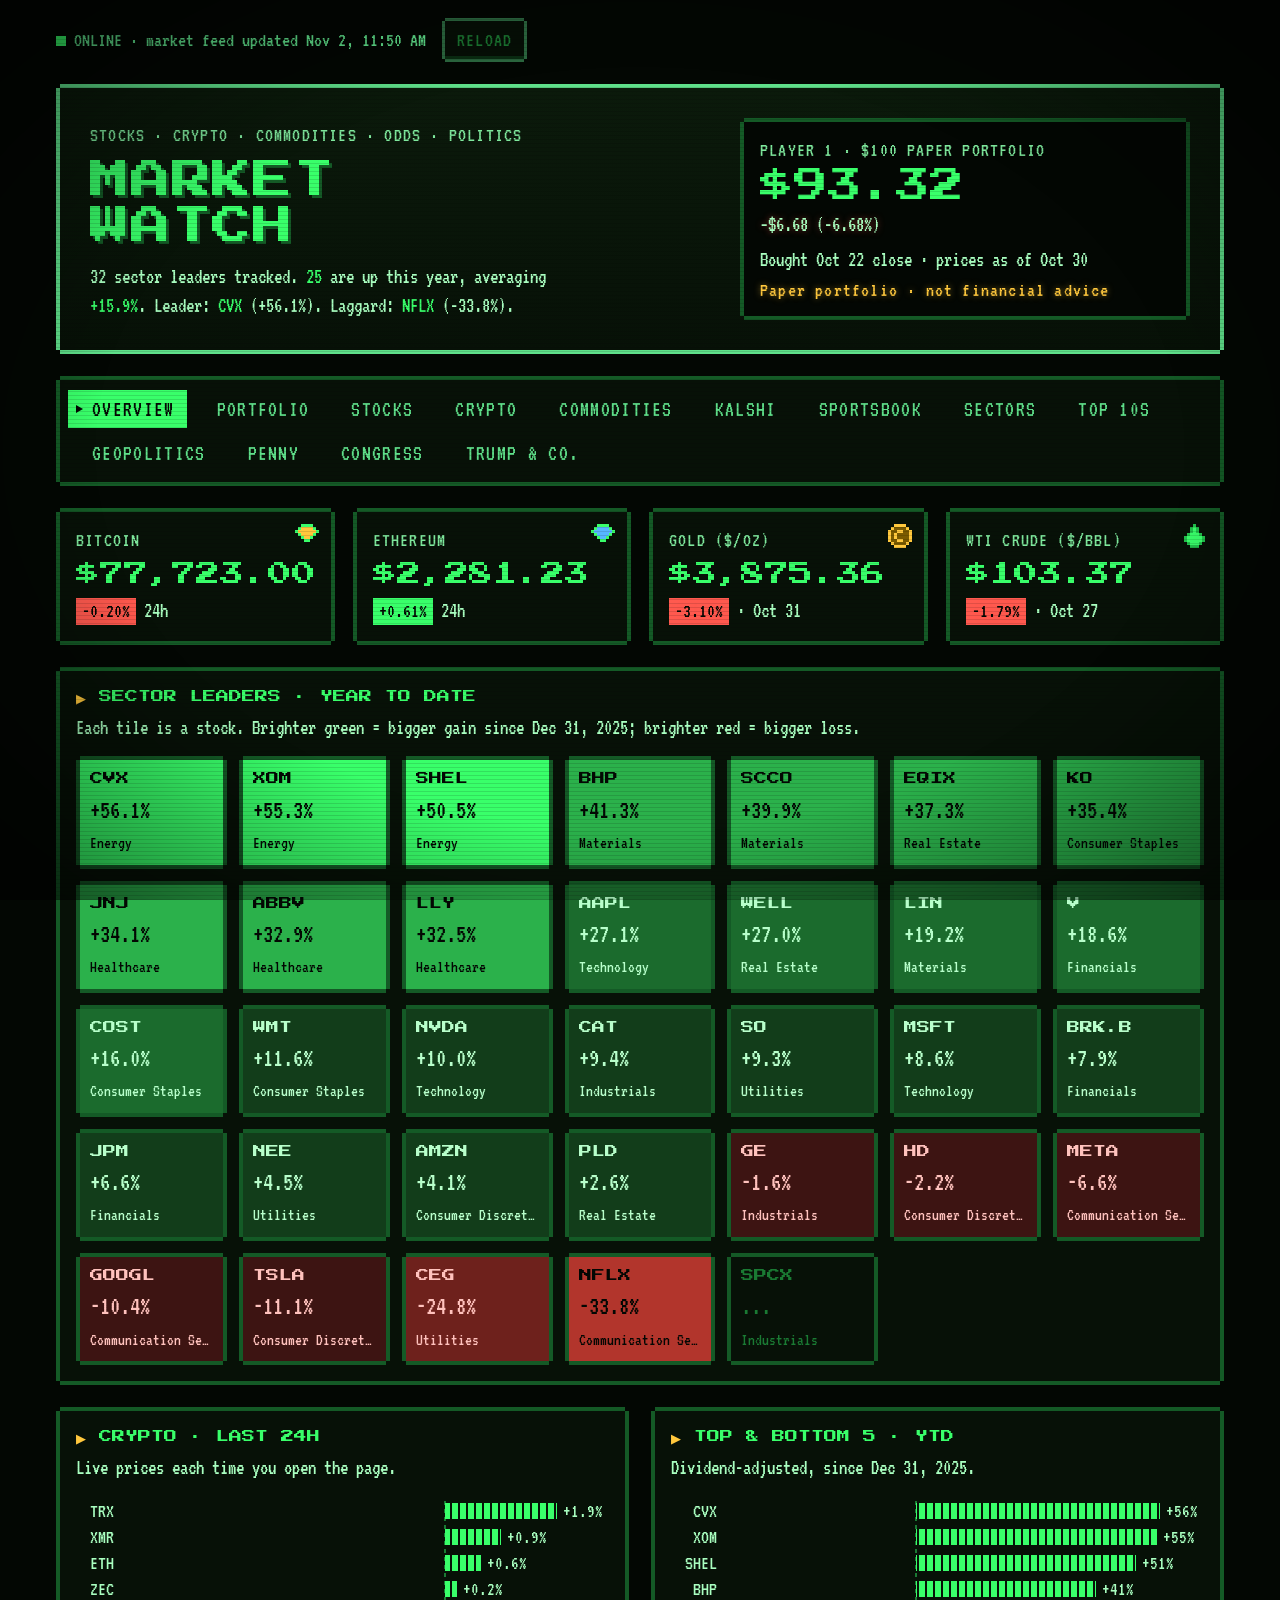
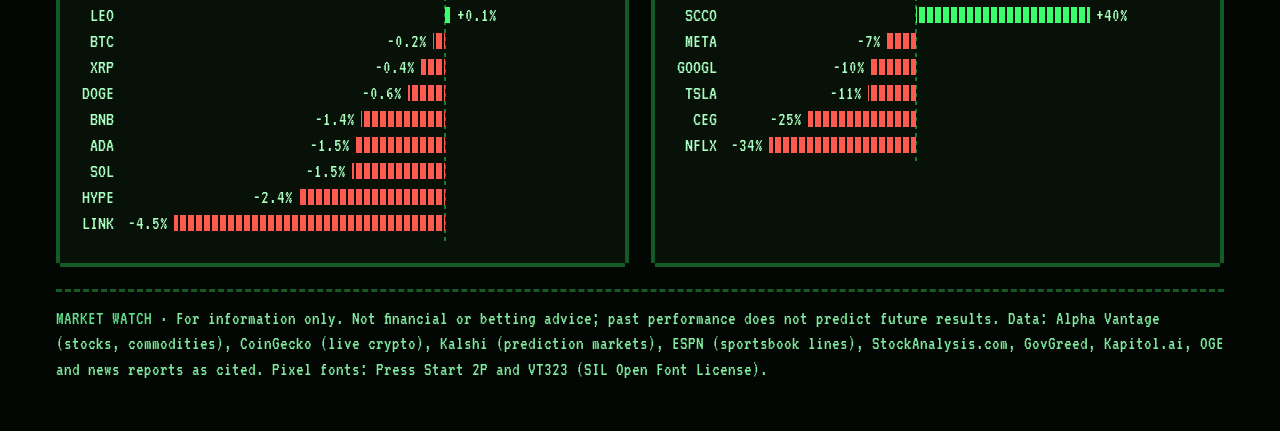
==== market-watch.html @ 5166224d "Run as an app: drop demo labels; add Kalshi prediction markets and sportsbook odds (spreads, totals," ====
<!doctype html>
<html lang="en">
<head>
<meta charset="utf-8">
<meta name="viewport" content="width=device-width, initial-scale=1, viewport-fit=cover">
<meta http-equiv="Content-Security-Policy" content="default-src 'none'; script-src 'sha256-+lA1CuZcNaR0BYTQr1LLlY6H+KqxzUKWDNJ9h+ZP1GU=' 'sha256-i9P6N1a+Bgxkx/7wj4TxSGPWp96G70OIxoVoHcxu50Y='; style-src 'sha256-rvAfESrXovxd19Z5sZ5Z5SLQuOGpPwEfbBB2sspeD+o='; font-src data:; img-src data:; connect-src https://marcosaurelious.github.io https://api.coingecko.com https://api.elections.kalshi.com https://site.api.espn.com; base-uri 'none'; form-action 'none'; object-src 'none'; require-trusted-types-for 'script'">
<meta name="referrer" content="no-referrer">
<meta name="robots" content="noindex">
<meta name="color-scheme" content="dark">
<title>Market Watch</title>
<meta name="description" content="Stocks, crypto, commodities, Kalshi prediction markets, sportsbook odds, Congress and political trades in one retro dashboard. Not financial advice.">
<style>/* Market Watch — retro 8-bit theme. One deliberate dark look: phosphor green on black, pixel fonts (bundled, OFL), notched pixel borders, scanlines.
   No third-party CSS, fonts or images are loaded. */
@font-face { font-family: "PressStart"; src: url("[data-uri]") format("woff2"); font-display: swap; }
@font-face { font-family: "VT323"; src: url("[data-uri]") format("woff2"); font-display: swap; }

:root {
  --bg: #030703; --panel: #071107; --panel2: #0b1a0b;
  --g: #39ff6a; --g2: #22c24c; --dim: #1a7a33; --line: #145a26;
  --up: #39ff6a; --down: #ff5a4f; --amber: #ffc83d; --blue: #57b6ff;
  --pix: "PressStart", ui-monospace, "Courier New", monospace;
  --mono: "VT323", ui-monospace, "Courier New", monospace;
  --glow: 0 0 6px color-mix(in srgb, var(--g) 55%, transparent);
  color-scheme: dark;
}
* { box-sizing: border-box; }
html, body { margin: 0; }
body { background: var(--bg); color: var(--g); font: 21px/1.25 var(--mono); text-shadow: var(--glow); -webkit-font-smoothing: none; }
body::before { content: ""; position: fixed; inset: 0; pointer-events: none; z-index: 50;
  background: repeating-linear-gradient(0deg, rgba(0,0,0,.28) 0 1px, transparent 1px 3px); mix-blend-mode: multiply; }
body::after { content: ""; position: fixed; inset: 0; pointer-events: none; z-index: 49; background: radial-gradient(ellipse at center, transparent 60%, rgba(0,0,0,.55) 100%); }
[hidden] { display: none !important; }
::selection { background: var(--g); color: var(--bg); text-shadow: none; }
.wrap { max-width: 1200px; margin-inline: auto; padding-block: 18px 48px; padding-left: max(16px, env(safe-area-inset-left, 0px)); padding-right: max(16px, env(safe-area-inset-right, 0px)); display: flex; flex-direction: column; gap: 22px; }

/* NES-style notched pixel frame */
.px { border: 0; background: var(--panel);
  box-shadow: 0 -4px 0 0 var(--line), 0 4px 0 0 var(--line), -4px 0 0 0 var(--line), 4px 0 0 0 var(--line); margin: 4px; }
.px.hot { box-shadow: 0 -4px 0 0 var(--g2), 0 4px 0 0 var(--g2), -4px 0 0 0 var(--g2), 4px 0 0 0 var(--g2); }

/* status line */
.status { display: flex; flex-wrap: wrap; align-items: center; gap: 6px 16px; font-size: 18px; color: var(--g2); }
.dot { width: 10px; height: 10px; display: inline-block; margin-right: 8px; background: var(--dim); }
.dot.live { background: var(--g); animation: blink 1.2s steps(2, start) infinite; }
.dot.snap { background: var(--amber); }
@keyframes blink { to { visibility: hidden; } }
.btn { font: 10px var(--pix); text-transform: uppercase; padding: 9px 12px; background: var(--panel2); color: var(--g); border: 0; cursor: pointer; text-shadow: var(--glow);
  box-shadow: 0 -3px 0 0 var(--g2), 0 3px 0 0 var(--g2), -3px 0 0 0 var(--g2), 3px 0 0 0 var(--g2), inset 0 -3px 0 0 var(--line); margin: 3px; }
.btn:hover { background: var(--line); }
.btn:active { transform: translateY(2px); }
.btn:focus-visible, .tab:focus-visible, input:focus-visible, select:focus-visible { outline: 3px dashed var(--amber); outline-offset: 4px; }

/* hero / title screen */
.hero { padding: clamp(18px, 4vw, 30px); display: grid; gap: 20px; grid-template-columns: minmax(0, 1.4fr) minmax(0, 1fr); align-items: end;
  background: linear-gradient(180deg, var(--panel2), var(--panel)); }
@media (max-width: 760px) { .hero { grid-template-columns: minmax(0, 1fr); } }
.kicker { font: 9px/1.6 var(--pix); letter-spacing: .08em; color: var(--g2); }
h1 { font: clamp(20px, 5.4vw, 40px)/1.15 var(--pix); margin: 10px 0 14px; color: var(--g); text-shadow: 3px 3px 0 var(--line), var(--glow); letter-spacing: .02em; }
.sprites { display: flex; gap: 10px; align-items: flex-end; margin-bottom: 6px; }
.sprite { image-rendering: pixelated; shape-rendering: crispEdges; }
.take { margin: 0; color: var(--g2); max-width: 60ch; font-size: 21px; }
.take b { color: var(--g); font-weight: 400; }
.pf { padding: 16px; display: flex; flex-direction: column; gap: 6px; background: var(--bg); }
.huge { font: clamp(22px, 6vw, 34px)/1.1 var(--pix); color: var(--g); }
.press { font: 9px var(--pix); color: var(--amber); text-shadow: 0 0 6px rgba(255,200,61,.5); animation: blink 1s steps(2, start) infinite; }

/* tabs = game menu: one swipeable row on phones */
.tabs { display: flex; flex-wrap: nowrap; gap: 6px; overflow-x: auto; scrollbar-width: none; padding: 10px 8px; scroll-snap-type: x proximity; background: var(--panel); }
.tabs::-webkit-scrollbar { display: none; }
.tab { flex: none; scroll-snap-align: start; white-space: nowrap; font: 9px/1 var(--pix); text-transform: uppercase; border: 0; cursor: pointer; padding: 10px 10px 10px 22px; background: transparent; color: var(--dim); position: relative; text-shadow: none; }
.tab:hover { color: var(--g2); }
.tab[aria-selected="true"] { color: var(--bg); background: var(--g); text-shadow: none; }
.tab[aria-selected="true"]::before { content: ""; position: absolute; left: 8px; top: 50%; margin-top: -4px; border-left: 7px solid var(--bg); border-top: 4px solid transparent; border-bottom: 4px solid transparent; }
@media (min-width: 900px) { .tabs { flex-wrap: wrap; overflow: visible; position: sticky; top: 8px; z-index: 5; } .tab { font-size: 10px; } }

/* layout */
.page { display: flex; flex-direction: column; gap: 22px; }
.grid { display: grid; gap: 22px; grid-template-columns: repeat(auto-fit, minmax(min(100%, 22rem), 1fr)); }
.kpis { display: grid; gap: 18px; grid-template-columns: repeat(auto-fit, minmax(min(100%, 12rem), 1fr)); }
.card { padding: 16px; min-width: 0; }
.card-h { display: flex; flex-direction: column; gap: 6px; margin-bottom: 14px; }
h2 { font: 11px/1.5 var(--pix); text-transform: uppercase; margin: 0; color: var(--g); }
h2::before { content: "▶ "; color: var(--amber); }
.note { font-size: 18px; color: var(--g2); margin: 0; line-height: 1.2; text-shadow: none; }
.snapnote { font-size: 18px; color: var(--g2); padding: 8px 12px; margin: 0; background: var(--panel); border-left: 4px solid var(--amber); text-shadow: none; }
.kpi { display: flex; flex-direction: column; gap: 8px; position: relative; }
.kpi .icon { position: absolute; right: 12px; top: 12px; }
.label { font: 8px/1.5 var(--pix); text-transform: uppercase; color: var(--g2); padding-right: 30px; }
.big { font: clamp(15px, 3.6vw, 20px)/1.2 var(--pix); color: var(--g); font-variant-numeric: tabular-nums; }
.sub { font-size: 19px; }

/* pills → pixel tags */
.pill { display: inline-block; padding: 0 6px; font-size: 19px; white-space: nowrap; text-shadow: none; }
.pill.up { color: var(--bg); background: var(--up); }
.pill.down { color: var(--bg); background: var(--down); }
.pill.flat { color: var(--g); background: var(--line); }
.up { color: var(--up); } .down { color: var(--down); text-shadow: 0 0 6px rgba(255,90,79,.5); }
.chip { display: inline-block; font-size: 17px; padding: 0 7px; background: var(--line); color: var(--g); text-shadow: none; }
.chip.up { background: transparent; color: var(--up); box-shadow: inset 0 0 0 2px var(--up); }
.chip.down { background: transparent; color: var(--down); box-shadow: inset 0 0 0 2px var(--down); }
.chips { display: flex; flex-wrap: wrap; gap: 6px; }
.warn { padding: 14px 16px; color: var(--amber); text-shadow: 0 0 6px rgba(255,200,61,.4); background: #140f02;
  box-shadow: 0 -4px 0 0 var(--amber), 0 4px 0 0 var(--amber), -4px 0 0 0 var(--amber), 4px 0 0 0 var(--amber); margin: 4px; }

/* tables */
.controls { display: flex; flex-wrap: wrap; gap: 10px; margin-bottom: 12px; }
.controls input, .controls select { font: 19px var(--mono); padding: 6px 10px; border: 0; background: var(--bg); color: var(--g); min-width: 0; box-shadow: inset 0 0 0 2px var(--dim); }
.controls input::placeholder { color: var(--dim); }
.scroll { overflow: auto; max-height: 36rem; }
.scroll::-webkit-scrollbar { width: 10px; height: 10px; background: var(--bg); } .scroll::-webkit-scrollbar-thumb { background: var(--dim); }
table { width: 100%; border-collapse: collapse; font-size: 20px; font-variant-numeric: tabular-nums; }
th { position: sticky; top: 0; z-index: 1; background: var(--panel); text-align: left; font: 8px/1.4 var(--pix); color: var(--amber); text-transform: uppercase; padding: 10px; border-bottom: 3px solid var(--line); white-space: nowrap; text-shadow: none; }
th button { all: unset; cursor: pointer; } th[aria-sort="ascending"] button::after { content: " ▲"; } th[aria-sort="descending"] button::after { content: " ▼"; }
td { padding: 6px 10px; border-bottom: 1px dashed var(--line); white-space: nowrap; vertical-align: top; }
tbody tr:hover td { background: var(--line); }
.num { text-align: right; }
.tk { color: var(--g); } .co { display: block; color: var(--dim); font-size: 17px; text-shadow: none; }
.grp td { background: var(--panel2) !important; color: var(--amber); font: 9px/1.6 var(--pix); text-transform: uppercase; text-shadow: none; }
.wraptable td { white-space: normal; min-width: 7rem; } .wraptable td:first-child { white-space: nowrap; min-width: 0; }
td a { color: var(--blue); text-decoration: underline dotted; text-shadow: none; }
.bar { display: inline-flex; align-items: center; gap: 8px; justify-content: flex-end; width: 100%; }
.bar i { display: block; height: 10px; flex: none; background-image: repeating-linear-gradient(90deg, currentColor 0 6px, transparent 6px 8px); }
.pend { color: var(--dim); }
.party { display: inline-block; min-width: 1.6em; text-align: center; font: 8px/1.9 var(--pix); padding: 0 4px; color: var(--bg); margin-right: 8px; text-shadow: none; }
.party.d { background: var(--blue); } .party.r { background: var(--down); } .party.i { background: var(--amber); }
@media (max-width: 640px) { .hide-narrow { display: none; } }

/* heat map = level select grid */
.heat { display: grid; gap: 10px; grid-template-columns: repeat(auto-fill, minmax(min(100%, 6.6rem), 1fr)); }
.cell { padding: 8px; display: flex; flex-direction: column; gap: 4px; min-height: 4.6rem; text-shadow: none; }
.cell .t { font: 9px/1.4 var(--pix); } .cell .v { font-size: 24px; } .cell .s { font-size: 15px; opacity: .85; white-space: nowrap; overflow: hidden; text-overflow: ellipsis; }

/* charts */
.chart { position: relative; }
.chart svg { display: block; width: 100%; height: auto; overflow: visible; shape-rendering: crispEdges; }
.chart text { font-family: var(--mono); text-shadow: none; }
.tip { position: absolute; pointer-events: none; background: var(--bg); padding: 6px 10px; font-size: 18px; white-space: nowrap; z-index: 3;
  box-shadow: 0 -3px 0 0 var(--g), 0 3px 0 0 var(--g), -3px 0 0 0 var(--g), 3px 0 0 0 var(--g); }
.tip .k { color: var(--amber); }
.donut-wrap { display: grid; grid-template-columns: minmax(0, 13rem) minmax(0, 1fr); gap: 22px; align-items: center; }
@media (max-width: 560px) { .donut-wrap { grid-template-columns: minmax(0, 1fr); } }
.sw { display: inline-block; width: 12px; height: 12px; margin-right: 8px; vertical-align: 0; }

/* geopolitics + people */
.geo { display: grid; gap: 22px; grid-template-columns: repeat(auto-fit, minmax(min(100%, 24rem), 1fr)); }
.geo-card { display: flex; flex-direction: column; gap: 10px; }
.geo-card h3 { margin: 0; font: 11px/1.5 var(--pix); color: var(--amber); text-shadow: none; text-transform: uppercase; }
.geo-card p { margin: 0; }
.k { font: 8px/1.6 var(--pix); text-transform: uppercase; color: var(--dim); margin-bottom: 4px; text-shadow: none; }
.people { display: grid; gap: 22px; grid-template-columns: repeat(auto-fit, minmax(min(100%, 17rem), 1fr)); }
.person { display: flex; flex-direction: column; gap: 8px; }
.who { display: flex; align-items: center; gap: 12px; }
.avatar { width: 40px; height: 40px; display: flex; align-items: center; justify-content: center; font: 10px var(--pix); color: var(--bg); flex: none; text-shadow: none; }
.person p { margin: 0; font-size: 19px; }
.riskbar { display: flex; height: 28px; gap: 3px; }
.riskbar span { display: flex; align-items: center; justify-content: center; font: 9px var(--pix); color: var(--bg); text-shadow: none; }
.keys { display: flex; flex-wrap: wrap; gap: 6px 16px; font-size: 18px; color: var(--g2); margin-top: 12px; }
footer { font-size: 17px; color: var(--dim); border-top: 3px dashed var(--line); padding-top: 14px; text-shadow: none; }
footer b { color: var(--g2); font-weight: 400; }
@media (prefers-reduced-motion: reduce) { .dot.live, .press { animation: none; } }

/* ===== Readability pass (40+ friendly): bigger type, crisp edges, stronger contrast ===== */
:root { --g2: #5fe08a; --dim: #3aa75a; --glow: none; }
body { font-size: 22px; line-height: 1.35; color: #8dffae; text-shadow: none; }
body::before { background: repeating-linear-gradient(0deg, rgba(0,0,0,.12) 0 1px, transparent 1px 4px); }
h1 { text-shadow: 3px 3px 0 var(--line); }
h2 { font-size: 13px; line-height: 1.6; }
.kicker, .label, .k { font: 20px/1.2 var(--mono); letter-spacing: .06em; color: #7ee89c; text-transform: uppercase; }
.take, .note, .snapnote, .person p, .geo-card p, .sub { font-size: 21px; line-height: 1.35; color: #a9ffc0; }
.co { font-size: 19px; color: #7ee89c; }
.big { font-size: clamp(18px, 4.2vw, 24px); }
.btn { font: 20px var(--mono); letter-spacing: .06em; }
.tab { font: 22px/1 var(--mono); letter-spacing: .06em; padding: 8px 12px 8px 24px; color: #5fe08a; }
.tab[aria-selected="true"] { color: var(--bg); }
@media (min-width: 900px) { .tab { font-size: 22px; } }
table { font-size: 21px; } td { padding: 8px 12px; }
th { font: 18px/1.2 var(--mono); letter-spacing: .06em; }
.grp td { font: 20px/1.3 var(--mono); letter-spacing: .06em; }
.pill, .chip { font-size: 20px; }
.geo-card h3 { font-size: 13px; line-height: 1.6; }
.chart text { fill: #a9ffc0; }
.cell { padding: 10px; min-height: 5.4rem; }
.cell .t { font-size: 13px; } .cell .v { font-size: 26px; } .cell .s { font-size: 17px; opacity: 1; }
.heat { grid-template-columns: repeat(auto-fill, minmax(min(100%, 8.5rem), 1fr)); gap: 12px; }
.press { font: 20px var(--mono); letter-spacing: .06em; }
.status { font-size: 20px; }
.party { font: 18px/1.2 var(--mono); padding: 0 6px; }
.riskbar span { font: 18px var(--mono); }
.keys { font-size: 20px; }
footer { font-size: 19px; color: #7ee89c; }
.dot.live { animation: none; }

.btn:disabled { opacity: .45; cursor: not-allowed; }

/* Kalshi + Sportsbook */
td.big-num { font-size: 24px; color: var(--g); }
td.live-tag { color: var(--amber, #ffc83d); }
td .tk a { color: inherit; text-decoration: underline dotted; }
</style>
</head>
<body>
<script type="application/json" id="mw-snapshot">{"schema":1,"generated_at":"2026-11-02T11:50:23Z","notes":"Public market data for demo purposes. Not financial advice.","portfolio":{"budget":100,"bought":"2026-10-22","holdings":[{"ticker":"CAT","entry":704.05},{"ticker":"JNJ","entry":267.61},{"ticker":"GOOGL","entry":324.22},{"ticker":"NVDA","entry":212.21}]},"stocks":[{"sector":"Technology","ticker":"NVDA","company":"NVIDIA","close":204.64,"prev_close":213.66,"adj_sep30":228.38,"adj_dec31":186.064,"adj_oct31_25":202.0056,"as_of":"2026-10-30","source":"Alpha Vantage"},{"sector":"Technology","ticker":"AAPL","company":"Apple","close":344.63,"prev_close":348.91,"adj_sep30":333.02,"adj_dec31":271.1151,"adj_oct31_25":269.3692,"as_of":"2026-10-30","source":"Alpha Vantage"},{"sector":"Technology","ticker":"MSFT","company":"Microsoft","close":521.91,"prev_close":530.14,"adj_sep30":512.9,"adj_dec31":480.5637,"adj_oct31_25":513.5608,"as_of":"2026-10-30","source":"Alpha Vantage"},{"sector":"Financials","ticker":"BRK.B","company":"Berkshire Hathaway","close":542.49,"prev_close":541.96,"adj_sep30":497.95,"adj_dec31":502.65,"adj_oct31_25":477.54,"as_of":"2026-10-30","source":"Alpha Vantage"},{"sector":"Financials","ticker":"JPM","company":"JPMorgan Chase","close":337.04,"prev_close":343.58,"adj_sep30":329.1904,"adj_dec31":316.1755,"adj_oct31_25":305.2838,"as_of":"2026-10-30","source":"Alpha Vantage"},{"sector":"Financials","ticker":"V","company":"Visa","close":413.59,"prev_close":410.54,"adj_sep30":359.33,"adj_dec31":348.6347,"adj_oct31_25":338.0553,"as_of":"2026-10-30","source":"Alpha Vantage"},{"sector":"Healthcare","ticker":"LLY","company":"Eli Lilly","close":1417.54,"prev_close":1373.7,"adj_sep30":1157.08,"adj_dec31":1069.4837,"adj_oct31_25":857.4334,"as_of":"2026-10-30","source":"Alpha Vantage"},{"sector":"Healthcare","ticker":"JNJ","company":"Johnson & Johnson","close":273.2,"prev_close":275.2,"adj_sep30":264.74,"adj_dec31":203.6726,"adj_oct31_25":184.7171,"as_of":"2026-10-30","source":"Alpha Vantage"},{"sector":"Healthcare","ticker":"ABBV","company":"AbbVie","close":294.89,"prev_close":290.79,"adj_sep30":260.0028,"adj_dec31":221.8585,"adj_oct31_25":211.7118,"as_of":"2026-10-30","source":"Alpha Vantage"},{"sector":"Industrials","ticker":"SPCX","company":"SpaceX","close":134.72,"prev_close":143.89,"adj_sep30":150.86,"adj_dec31":null,"adj_oct31_25":null,"as_of":"2026-10-30","source":"Alpha Vantage"},{"sector":"Industrials","ticker":"CAT","company":"Caterpillar","close":622.75,"prev_close":647.39,"adj_sep30":810.79,"adj_dec31":569.3455,"adj_oct31_25":573.7085,"as_of":"2026-10-30","source":"Alpha Vantage"},{"sector":"Industrials","ticker":"GE","company":"GE Aerospace","close":301.8,"prev_close":313.05,"adj_sep30":311.8116,"adj_dec31":306.7291,"adj_oct31_25":307.2901,"as_of":"2026-10-30","source":"Alpha Vantage"},{"sector":"Consumer Discretionary","ticker":"AMZN","company":"Amazon","close":240.35,"prev_close":243.79,"adj_sep30":249.15,"adj_dec31":230.82,"adj_oct31_25":244.22,"as_of":"2026-10-30","source":"Alpha Vantage"},{"sector":"Consumer Discretionary","ticker":"TSLA","company":"Tesla","close":399.81,"prev_close":403.3,"adj_sep30":354.81,"adj_dec31":449.72,"adj_oct31_25":456.56,"as_of":"2026-10-30","source":"Alpha Vantage"},{"sector":"Consumer Discretionary","ticker":"HD","company":"Home Depot","close":329.2,"prev_close":328.98,"adj_sep30":284.49,"adj_dec31":336.734,"adj_oct31_25":369.0472,"as_of":"2026-10-30","source":"Alpha Vantage"},{"sector":"Communication Services","ticker":"GOOGL","company":"Alphabet","close":279.84,"prev_close":283.82,"adj_sep30":344.08,"adj_dec31":312.3932,"adj_oct31_25":280.4572,"as_of":"2026-10-30","source":"Alpha Vantage"},{"sector":"Communication Services","ticker":"META","company":"Meta Platforms","close":614.99,"prev_close":624.52,"adj_sep30":725.18,"adj_dec31":658.4888,"adj_oct31_25":646.2533,"as_of":"2026-10-30","source":"Alpha Vantage"},{"sector":"Communication Services","ticker":"NFLX","company":"Netflix","close":62.08,"prev_close":62.05,"adj_sep30":69.58,"adj_dec31":93.76,"adj_oct31_25":111.886,"as_of":"2026-10-30","source":"Alpha Vantage"},{"sector":"Consumer Staples","ticker":"WMT","company":"Walmart","close":123.51,"prev_close":121.25,"adj_sep30":103.92,"adj_dec31":110.704,"adj_oct31_25":100.3368,"as_of":"2026-10-30","source":"Alpha Vantage"},{"sector":"Consumer Staples","ticker":"COST","company":"Costco","close":996.08,"prev_close":982.73,"adj_sep30":910.34,"adj_dec31":858.5502,"adj_oct31_25":907.4443,"as_of":"2026-10-29","source":"Alpha Vantage"},{"sector":"Consumer Staples","ticker":"KO","company":"Coca-Cola","close":92.82,"prev_close":91.73,"adj_sep30":86.08,"adj_dec31":68.5726,"adj_oct31_25":67.1063,"as_of":"2026-10-29","source":"Alpha Vantage"},{"sector":"Energy","ticker":"XOM","company":"ExxonMobil","close":183.29,"prev_close":182.02,"adj_sep30":162.75,"adj_dec31":117.9917,"adj_oct31_25":111.1685,"as_of":"2026-10-29","source":"Alpha Vantage"},{"sector":"Energy","ticker":"CVX","company":"Chevron","close":231.46,"prev_close":229.2,"adj_sep30":204.21,"adj_dec31":148.2895,"adj_oct31_25":151.7666,"as_of":"2026-10-29","source":"Alpha Vantage"},{"sector":"Energy","ticker":"SHEL","company":"Shell","close":107.67,"prev_close":105.19,"adj_sep30":95.05,"adj_dec31":71.5259,"adj_oct31_25":72.2448,"as_of":"2026-10-29","source":"Alpha Vantage"},{"sector":"Materials","ticker":"LIN","company":"Linde","close":503.15,"prev_close":508.16,"adj_sep30":474.65,"adj_dec31":422.2411,"adj_oct31_25":412.7168,"as_of":"2026-10-29","source":"Alpha Vantage"},{"sector":"Materials","ticker":"BHP","company":"BHP Group","close":81.82,"prev_close":82.22,"adj_sep30":84.84,"adj_dec31":57.8998,"adj_oct31_25":54.7157,"as_of":"2026-10-29","source":"Alpha Vantage"},{"sector":"Materials","ticker":"SCCO","company":"Southern Copper","close":191.75,"prev_close":193.91,"adj_sep30":202.64,"adj_dec31":137.061,"adj_oct31_25":130.6873,"as_of":"2026-10-29","source":"Alpha Vantage"},{"sector":"Utilities","ticker":"NEE","company":"NextEra Energy","close":82.14,"prev_close":81.02,"adj_sep30":75.74,"adj_dec31":78.5768,"adj_oct31_25":79.136,"as_of":"2026-10-29","source":"Alpha Vantage"},{"sector":"Utilities","ticker":"SO","company":"Southern Company","close":92.99,"prev_close":91.52,"adj_sep30":82.89,"adj_dec31":85.1074,"adj_oct31_25":91.0395,"as_of":"2026-10-29","source":"Alpha Vantage"},{"sector":"Utilities","ticker":"CEG","company":"Constellation Energy","close":264.58,"prev_close":258.08,"adj_sep30":254.02,"adj_dec31":351.6798,"adj_oct31_25":374.8737,"as_of":"2026-10-29","source":"Alpha Vantage"},{"sector":"Real Estate","ticker":"WELL","company":"Welltower","close":233.17,"prev_close":227.2,"adj_sep30":230.24,"adj_dec31":183.6552,"adj_oct31_25":178.4422,"as_of":"2026-10-29","source":"Alpha Vantage"},{"sector":"Real Estate","ticker":"PLD","company":"Prologis","close":128.02,"prev_close":125.22,"adj_sep30":129.84,"adj_dec31":124.7243,"adj_oct31_25":120.2843,"as_of":"2026-10-29","source":"Alpha Vantage"},{"sector":"Real Estate","ticker":"EQIX","company":"Equinix","close":1036.67,"prev_close":1007.66,"adj_sep30":1011.58,"adj_dec31":754.7759,"adj_oct31_25":828.3615,"as_of":"2026-10-29","source":"Alpha Vantage"}],"commodities":[{"name":"Gold","unit":"$/oz","group":"Precious metals","price":3875.3591489091,"prev_price":3999.398490467,"as_of":"2026-10-31","source":"Alpha Vantage"},{"name":"Silver","unit":"$/oz","group":"Precious metals","price":49.127799057,"prev_price":51.168148098,"as_of":"2026-10-31","source":"Alpha Vantage"},{"name":"WTI crude","unit":"$/bbl","group":"Energy","price":103.37,"prev_price":105.25,"as_of":"2026-10-27","source":"Alpha Vantage"},{"name":"Brent crude","unit":"$/bbl","group":"Energy","price":123.1,"prev_price":128.12,"as_of":"2026-10-27","source":"Alpha Vantage"},{"name":"Natural gas","unit":"$/MMBtu","group":"Energy","price":2.76,"prev_price":2.52,"as_of":"2026-10-27","source":"Alpha Vantage"}],"crypto":{"as_of":"2026-11-02T11:50:23Z","source":"CoinGecko","rows":[{"cg_id":"bitcoin","symbol":"BTC","name":"Bitcoin","rank":1,"price":77723.0,"pct_24h":-0.19986,"pct_7d":-3.1784,"pct_ytd":-9.0,"market_cap":1562644478785.0},{"cg_id":"ethereum","symbol":"ETH","name":"Ethereum","rank":2,"price":2281.23,"pct_24h":0.60891,"pct_7d":-2.1068,"pct_ytd":-20.76,"market_cap":278724775975.0},{"cg_id":"tether","symbol":"USDT","name":"Tether","rank":3,"price":0.999034,"pct_24h":-0.03442,"pct_7d":-0.0239,"pct_ytd":0.0,"market_cap":179949663293.0},{"cg_id":"binancecoin","symbol":"BNB","name":"BNB","rank":4,"price":703.42,"pct_24h":-1.39267,"pct_7d":-4.5926,"pct_ytd":-14.41,"market_cap":92508629806.0},{"cg_id":"ripple","symbol":"XRP","name":"XRP","rank":5,"price":1.25,"pct_24h":-0.4009,"pct_7d":-3.2239,"pct_ytd":-31.31,"market_cap":79079359185.0},{"cg_id":"usd-coin","symbol":"USDC","name":"USD Coin","rank":6,"price":0.999622,"pct_24h":-0.02837,"pct_7d":-0.0129,"pct_ytd":0.01,"market_cap":71285648167.0},{"cg_id":"solana","symbol":"SOL","name":"Solana","rank":7,"price":93.71,"pct_24h":-1.54064,"pct_7d":-7.3305,"pct_ytd":-19.2,"market_cap":55313113048.0},{"cg_id":"tron","symbol":"TRX","name":"TRON","rank":8,"price":0.316225,"pct_24h":1.88136,"pct_7d":-4.6164,"pct_ytd":15.05,"market_cap":30056146772.0},{"cg_id":"zcash","symbol":"ZEC","name":"Zcash","rank":9,"price":1246.11,"pct_24h":0.2035,"pct_7d":0.8694,"pct_ytd":123.0,"market_cap":21203890187.0},{"cg_id":"hyperliquid","symbol":"HYPE","name":"Hyperliquid","rank":10,"price":85.63,"pct_24h":-2.4366,"pct_7d":11.2214,"pct_ytd":218.59,"market_cap":20502809526.0},{"cg_id":"dogecoin","symbol":"DOGE","name":"Dogecoin","rank":11,"price":0.075249,"pct_24h":-0.61341,"pct_7d":-2.4919,"pct_ytd":-37.97,"market_cap":11779705889.0},{"cg_id":"monero","symbol":"XMR","name":"Monero","rank":12,"price":610.17,"pct_24h":0.9399,"pct_7d":3.3272,"pct_ytd":38.66,"market_cap":11485974588.0},{"cg_id":"chainlink","symbol":"LINK","name":"Chainlink","rank":13,"price":11.24,"pct_24h":-4.52716,"pct_7d":-1.81,"pct_ytd":-5.96,"market_cap":8622333982.0},{"cg_id":"leo-token","symbol":"LEO","name":"UNUS SED LEO","rank":14,"price":9.4,"pct_24h":0.08661,"pct_7d":4.0424,"pct_ytd":-5.61,"market_cap":8642699055.0},{"cg_id":"cardano","symbol":"ADA","name":"Cardano","rank":15,"price":0.190537,"pct_24h":-1.47643,"pct_7d":-6.6376,"pct_ytd":-40.67,"market_cap":7159656458.0}]},"sectors":[{"sector":"Technology","stocks":795,"mkt_cap_t":32.62,"day_pct":-0.0302,"y1_pct":0.4185,"top10_start_b":21061.1,"top10_end_b":21141.5,"top10_chg_b":80.4,"top10_day_pct":0.0038,"gainers":7,"decliners":3},{"sector":"Financials","stocks":1097,"mkt_cap_t":13.5,"day_pct":0.0051,"y1_pct":0.1473,"top10_start_b":5110.9,"top10_end_b":5044.9,"top10_chg_b":-66.0,"top10_day_pct":-0.0129,"gainers":0,"decliners":10},{"sector":"Healthcare","stocks":1052,"mkt_cap_t":9.43,"day_pct":0.0122,"y1_pct":0.4327,"top10_start_b":4255.0,"top10_end_b":4188.5,"top10_chg_b":-66.5,"top10_day_pct":-0.0156,"gainers":1,"decliners":9},{"sector":"Industrials","stocks":725,"mkt_cap_t":9.3,"day_pct":-0.026,"y1_pct":0.0995,"top10_start_b":3912.1,"top10_end_b":3922.7,"top10_chg_b":10.7,"top10_day_pct":0.0027,"gainers":4,"decliners":6},{"sector":"Consumer Discretionary","stocks":525,"mkt_cap_t":8.81,"day_pct":-0.0111,"y1_pct":-0.002,"top10_start_b":5690.8,"top10_end_b":5629.9,"top10_chg_b":-60.9,"top10_day_pct":-0.0107,"gainers":0,"decliners":10},{"sector":"Communication Services","stocks":247,"mkt_cap_t":7.92,"day_pct":-0.0238,"y1_pct":0.0837,"top10_start_b":6896.6,"top10_end_b":6796.1,"top10_chg_b":-100.4,"top10_day_pct":-0.0146,"gainers":1,"decliners":9},{"sector":"Energy","stocks":252,"mkt_cap_t":5.26,"day_pct":-0.0072,"y1_pct":0.6122,"top10_start_b":2446.1,"top10_end_b":2498.0,"top10_chg_b":51.9,"top10_day_pct":0.0212,"gainers":7,"decliners":3},{"sector":"Consumer Staples","stocks":243,"mkt_cap_t":4.69,"day_pct":0.0312,"y1_pct":0.1635,"top10_start_b":3275.5,"top10_end_b":3222.9,"top10_chg_b":-52.6,"top10_day_pct":-0.0161,"gainers":0,"decliners":10},{"sector":"Materials","stocks":293,"mkt_cap_t":2.83,"day_pct":-0.0245,"y1_pct":0.2285,"top10_start_b":1325.8,"top10_end_b":1315.5,"top10_chg_b":-10.3,"top10_day_pct":-0.0078,"gainers":3,"decliners":7},{"sector":"Real Estate","stocks":246,"mkt_cap_t":1.74,"day_pct":0.0141,"y1_pct":0.0464,"top10_start_b":825.0,"top10_end_b":828.2,"top10_chg_b":3.2,"top10_day_pct":0.0039,"gainers":4,"decliners":6},{"sector":"Utilities","stocks":108,"mkt_cap_t":1.87,"day_pct":0.018,"y1_pct":-0.0117,"top10_start_b":828.4,"top10_end_b":824.8,"top10_chg_b":-3.6,"top10_day_pct":-0.0044,"gainers":2,"decliners":8}],"top10":[{"sector":"Technology","rank":1,"ticker":"NVDA","listing":"NASDAQ","company":"NVIDIA","industry":"Semiconductors","size":"Mega Cap","close":210.96,"day_pct":-0.0059,"mkt_cap_b":5090.0,"mkt_cap_chg_b":-30.2,"as_of":"2026-10-23"},{"sector":"Technology","rank":2,"ticker":"AAPL","listing":"NASDAQ","company":"Apple","industry":"Consumer Electronics","size":"Mega Cap","close":347.73,"day_pct":-0.0014,"mkt_cap_b":5070.0,"mkt_cap_chg_b":-7.1,"as_of":"2026-10-23"},{"sector":"Technology","rank":3,"ticker":"MSFT","listing":"NASDAQ","company":"Microsoft","industry":"Software - Infrastructure","size":"Mega Cap","close":524.51,"day_pct":0.0066,"mkt_cap_b":3900.0,"mkt_cap_chg_b":25.6,"as_of":"2026-10-23"},{"sector":"Technology","rank":4,"ticker":"TSM","listing":"NYSE","company":"Taiwan Semiconductor","industry":"Semiconductors","size":"Mega Cap","close":418.51,"day_pct":0.0149,"mkt_cap_b":1920.0,"mkt_cap_chg_b":28.2,"as_of":"2026-10-23"},{"sector":"Technology","rank":5,"ticker":"AVGO","listing":"NASDAQ","company":"Broadcom","industry":"Semiconductors","size":"Mega Cap","close":321.68,"day_pct":-0.0048,"mkt_cap_b":1540.0,"mkt_cap_chg_b":-7.4,"as_of":"2026-10-23"},{"sector":"Technology","rank":6,"ticker":"MU","listing":"NASDAQ","company":"Micron Technology","industry":"Semiconductors (Memory)","size":"Mega Cap","close":877.55,"day_pct":0.0246,"mkt_cap_b":992.88,"mkt_cap_chg_b":23.8,"as_of":"2026-10-23"},{"sector":"Technology","rank":7,"ticker":"AMD","listing":"NASDAQ","company":"Advanced Micro Devices","industry":"Semiconductors","size":"Mega Cap","close":516.79,"day_pct":0.0174,"mkt_cap_b":843.65,"mkt_cap_chg_b":14.4,"as_of":"2026-10-23"},{"sector":"Technology","rank":8,"ticker":"SKHY","listing":"NASDAQ","company":"SK hynix","industry":"Semiconductors (Memory)","size":"Mega Cap","close":137.02,"day_pct":0.0405,"mkt_cap_b":702.58,"mkt_cap_chg_b":27.3,"as_of":"2026-10-23"},{"sector":"Technology","rank":9,"ticker":"ASML","listing":"NASDAQ","company":"ASML Holding","industry":"Semiconductor Equipment","size":"Mega Cap","close":1571.8,"day_pct":0.0072,"mkt_cap_b":609.56,"mkt_cap_chg_b":4.4,"as_of":"2026-10-23"},{"sector":"Technology","rank":10,"ticker":"PLTR","listing":"NASDAQ","company":"Palantir Technologies","industry":"Software - Infrastructure","size":"Mega Cap","close":196.75,"day_pct":0.0029,"mkt_cap_b":472.8,"mkt_cap_chg_b":1.4,"as_of":"2026-10-23"},{"sector":"Financials","rank":1,"ticker":"BRK.B","listing":"NYSE","company":"Berkshire Hathaway","industry":"Insurance / Conglomerate","size":"Mega Cap","close":542.19,"day_pct":-0.0087,"mkt_cap_b":1140.0,"mkt_cap_chg_b":-10.0,"as_of":"2026-10-23"},{"sector":"Financials","rank":2,"ticker":"JPM","listing":"NYSE","company":"JPMorgan Chase","industry":"Banks - Diversified","size":"Mega Cap","close":331.58,"day_pct":-0.0147,"mkt_cap_b":892.97,"mkt_cap_chg_b":-13.3,"as_of":"2026-10-23"},{"sector":"Financials","rank":3,"ticker":"V","listing":"NYSE","company":"Visa","industry":"Payments","size":"Mega Cap","close":407.92,"day_pct":-0.0155,"mkt_cap_b":738.83,"mkt_cap_chg_b":-11.6,"as_of":"2026-10-23"},{"sector":"Financials","rank":4,"ticker":"MA","listing":"NYSE","company":"Mastercard","industry":"Payments","size":"Mega Cap","close":623.6,"day_pct":-0.0152,"mkt_cap_b":537.85,"mkt_cap_chg_b":-8.3,"as_of":"2026-10-23"},{"sector":"Financials","rank":5,"ticker":"BAC","listing":"NYSE","company":"Bank of America","industry":"Banks - Diversified","size":"Mega Cap","close":50.56,"day_pct":-0.0102,"mkt_cap_b":349.6,"mkt_cap_chg_b":-3.6,"as_of":"2026-10-23"},{"sector":"Financials","rank":6,"ticker":"HSBC","listing":"NYSE","company":"HSBC Holdings","industry":"Banks - Diversified","size":"Mega Cap","close":90.68,"day_pct":-0.0132,"mkt_cap_b":319.85,"mkt_cap_chg_b":-4.3,"as_of":"2026-10-23"},{"sector":"Financials","rank":7,"ticker":"MS","listing":"NYSE","company":"Morgan Stanley","industry":"Capital Markets","size":"Mega Cap","close":179.49,"day_pct":-0.0244,"mkt_cap_b":281.2,"mkt_cap_chg_b":-7.0,"as_of":"2026-10-23"},{"sector":"Financials","rank":8,"ticker":"RY","listing":"NYSE","company":"Royal Bank of Canada","industry":"Banks - Diversified","size":"Mega Cap","close":201.17,"day_pct":-0.0044,"mkt_cap_b":271.78,"mkt_cap_chg_b":-1.2,"as_of":"2026-10-23"},{"sector":"Financials","rank":9,"ticker":"GS","listing":"NYSE","company":"Goldman Sachs","industry":"Capital Markets","size":"Mega Cap","close":875.68,"day_pct":-0.0175,"mkt_cap_b":265.73,"mkt_cap_chg_b":-4.7,"as_of":"2026-10-23"},{"sector":"Financials","rank":10,"ticker":"WFC","listing":"NYSE","company":"Wells Fargo","industry":"Banks - Diversified","size":"Mega Cap","close":82.39,"day_pct":-0.0075,"mkt_cap_b":247.09,"mkt_cap_chg_b":-1.9,"as_of":"2026-10-23"},{"sector":"Healthcare","rank":1,"ticker":"LLY","listing":"NYSE","company":"Eli Lilly","industry":"Pharmaceuticals","size":"Mega Cap","close":1273.46,"day_pct":-0.0254,"mkt_cap_b":1120.0,"mkt_cap_chg_b":-29.2,"as_of":"2026-10-23"},{"sector":"Healthcare","rank":2,"ticker":"JNJ","listing":"NYSE","company":"Johnson & Johnson","industry":"Pharmaceuticals","size":"Mega Cap","close":263.81,"day_pct":-0.0142,"mkt_cap_b":615.87,"mkt_cap_chg_b":-8.9,"as_of":"2026-10-23"},{"sector":"Healthcare","rank":3,"ticker":"ABBV","listing":"NYSE","company":"AbbVie","industry":"Pharmaceuticals","size":"Mega Cap","close":285.64,"day_pct":0.0016,"mkt_cap_b":504.37,"mkt_cap_chg_b":0.8,"as_of":"2026-10-23"},{"sector":"Healthcare","rank":4,"ticker":"UNH","listing":"NYSE","company":"UnitedHealth Group","industry":"Managed Health Care","size":"Mega Cap","close":418.09,"day_pct":-0.0162,"mkt_cap_b":360.32,"mkt_cap_chg_b":-5.9,"as_of":"2026-10-23"},{"sector":"Healthcare","rank":5,"ticker":"MRK","listing":"NYSE","company":"Merck & Co.","industry":"Pharmaceuticals","size":"Mega Cap","close":145.27,"day_pct":-0.0134,"mkt_cap_b":360.08,"mkt_cap_chg_b":-4.9,"as_of":"2026-10-23"},{"sector":"Healthcare","rank":6,"ticker":"NVS","listing":"NYSE","company":"Novartis","industry":"Pharmaceuticals","size":"Mega Cap","close":151.17,"day_pct":-0.0327,"mkt_cap_b":287.68,"mkt_cap_chg_b":-9.7,"as_of":"2026-10-23"},{"sector":"Healthcare","rank":7,"ticker":"AZN","listing":"NYSE","company":"AstraZeneca","industry":"Pharmaceuticals","size":"Mega Cap","close":171.23,"day_pct":-0.0078,"mkt_cap_b":257.52,"mkt_cap_chg_b":-2.0,"as_of":"2026-10-23"},{"sector":"Healthcare","rank":8,"ticker":"TMO","listing":"NYSE","company":"Thermo Fisher Scientific","industry":"Life Sciences Tools","size":"Mega Cap","close":673.82,"day_pct":-0.004,"mkt_cap_b":255.13,"mkt_cap_chg_b":-1.0,"as_of":"2026-10-23"},{"sector":"Healthcare","rank":9,"ticker":"AMGN","listing":"NASDAQ","company":"Amgen","industry":"Biotechnology","size":"Mega Cap","close":439.26,"day_pct":-0.0179,"mkt_cap_b":233.82,"mkt_cap_chg_b":-4.3,"as_of":"2026-10-23"},{"sector":"Healthcare","rank":10,"ticker":"GILD","listing":"NASDAQ","company":"Gilead Sciences","industry":"Biotechnology","size":"Large Cap","close":156.04,"day_pct":-0.0073,"mkt_cap_b":193.67,"mkt_cap_chg_b":-1.4,"as_of":"2026-10-23"},{"sector":"Industrials","rank":1,"ticker":"SPCX","listing":"NASDAQ","company":"SpaceX","industry":"Aerospace & Defense","size":"Mega Cap","close":147.49,"day_pct":0.0189,"mkt_cap_b":1980.0,"mkt_cap_chg_b":36.7,"as_of":"2026-10-23"},{"sector":"Industrials","rank":2,"ticker":"CAT","listing":"NYSE","company":"Caterpillar","industry":"Construction Machinery","size":"Mega Cap","close":687.0,"day_pct":-0.0242,"mkt_cap_b":335.91,"mkt_cap_chg_b":-8.3,"as_of":"2026-10-23"},{"sector":"Industrials","rank":3,"ticker":"GE","listing":"NYSE","company":"GE Aerospace","industry":"Aerospace & Defense","size":"Mega Cap","close":285.64,"day_pct":-0.0269,"mkt_cap_b":325.62,"mkt_cap_chg_b":-9.0,"as_of":"2026-10-23"},{"sector":"Industrials","rank":4,"ticker":"RTX","listing":"NYSE","company":"RTX Corp.","industry":"Aerospace & Defense","size":"Mega Cap","close":191.01,"day_pct":-0.019,"mkt_cap_b":261.36,"mkt_cap_chg_b":-5.1,"as_of":"2026-10-23"},{"sector":"Industrials","rank":5,"ticker":"GEV","listing":"NYSE","company":"GE Vernova","industry":"Electrical Equipment","size":"Mega Cap","close":815.0,"day_pct":-0.015,"mkt_cap_b":245.35,"mkt_cap_chg_b":-3.7,"as_of":"2026-10-23"},{"sector":"Industrials","rank":6,"ticker":"DE","listing":"NYSE","company":"Deere & Company","industry":"Farm Machinery","size":"Large Cap","close":646.15,"day_pct":0.0039,"mkt_cap_b":173.06,"mkt_cap_chg_b":0.7,"as_of":"2026-10-23"},{"sector":"Industrials","rank":7,"ticker":"UNP","listing":"NYSE","company":"Union Pacific","industry":"Railroads","size":"Large Cap","close":292.87,"day_pct":-0.0175,"mkt_cap_b":171.71,"mkt_cap_chg_b":-3.1,"as_of":"2026-10-23"},{"sector":"Industrials","rank":8,"ticker":"ETN","listing":"NYSE","company":"Eaton","industry":"Electrical Equipment","size":"Large Cap","close":366.11,"day_pct":-0.0078,"mkt_cap_b":151.96,"mkt_cap_chg_b":-1.2,"as_of":"2026-10-23"},{"sector":"Industrials","rank":9,"ticker":"BA","listing":"NYSE","company":"Boeing","industry":"Aerospace & Defense","size":"Large Cap","close":188.35,"day_pct":0.0043,"mkt_cap_b":150.34,"mkt_cap_chg_b":0.6,"as_of":"2026-10-23"},{"sector":"Industrials","rank":10,"ticker":"LMT","listing":"NYSE","company":"Lockheed Martin","industry":"Aerospace & Defense","size":"Large Cap","close":604.18,"day_pct":0.0242,"mkt_cap_b":127.42,"mkt_cap_chg_b":3.0,"as_of":"2026-10-23"},{"sector":"Consumer Discretionary","rank":1,"ticker":"AMZN","listing":"NASDAQ","company":"Amazon","industry":"Internet Retail","size":"Mega Cap","close":248.0,"day_pct":-0.0095,"mkt_cap_b":2680.0,"mkt_cap_chg_b":-25.7,"as_of":"2026-10-23"},{"sector":"Consumer Discretionary","rank":2,"ticker":"TSLA","listing":"NASDAQ","company":"Tesla","industry":"Auto Manufacturers","size":"Mega Cap","close":372.22,"day_pct":-0.0063,"mkt_cap_b":1470.0,"mkt_cap_chg_b":-9.3,"as_of":"2026-10-23"},{"sector":"Consumer Discretionary","rank":3,"ticker":"HD","listing":"NYSE","company":"Home Depot","industry":"Home Improvement Retail","size":"Mega Cap","close":319.83,"day_pct":-0.0241,"mkt_cap_b":319.09,"mkt_cap_chg_b":-7.9,"as_of":"2026-10-23"},{"sector":"Consumer Discretionary","rank":4,"ticker":"BABA","listing":"NYSE","company":"Alibaba Group","industry":"Internet Retail","size":"Mega Cap","close":99.64,"day_pct":-0.0214,"mkt_cap_b":247.67,"mkt_cap_chg_b":-5.4,"as_of":"2026-10-23"},{"sector":"Consumer Discretionary","rank":5,"ticker":"TM","listing":"NYSE","company":"Toyota Motor","industry":"Auto Manufacturers","size":"Mega Cap","close":196.79,"day_pct":-0.0072,"mkt_cap_b":233.22,"mkt_cap_chg_b":-1.7,"as_of":"2026-10-23"},{"sector":"Consumer Discretionary","rank":6,"ticker":"MCD","listing":"NYSE","company":"McDonald's","industry":"Restaurants","size":"Large Cap","close":248.46,"day_pct":-0.0165,"mkt_cap_b":175.82,"mkt_cap_chg_b":-2.9,"as_of":"2026-10-23"},{"sector":"Consumer Discretionary","rank":7,"ticker":"TJX","listing":"NYSE","company":"TJX Companies","industry":"Apparel Retail","size":"Large Cap","close":145.06,"day_pct":-0.0157,"mkt_cap_b":159.56,"mkt_cap_chg_b":-2.5,"as_of":"2026-10-23"},{"sector":"Consumer Discretionary","rank":8,"ticker":"BKNG","listing":"NASDAQ","company":"Booking Holdings","industry":"Travel Services","size":"Large Cap","close":155.83,"day_pct":-0.0327,"mkt_cap_b":117.09,"mkt_cap_chg_b":-4.0,"as_of":"2026-10-23"},{"sector":"Consumer Discretionary","rank":9,"ticker":"SBUX","listing":"NASDAQ","company":"Starbucks","industry":"Restaurants","size":"Large Cap","close":100.8,"day_pct":-0.0109,"mkt_cap_b":114.89,"mkt_cap_chg_b":-1.3,"as_of":"2026-10-23"},{"sector":"Consumer Discretionary","rank":10,"ticker":"PDD","listing":"NASDAQ","company":"PDD Holdings","industry":"Internet Retail","size":"Large Cap","close":79.04,"day_pct":-0.0016,"mkt_cap_b":112.51,"mkt_cap_chg_b":-0.2,"as_of":"2026-10-23"},{"sector":"Communication Services","rank":1,"ticker":"GOOGL","listing":"NASDAQ","company":"Alphabet","industry":"Internet Content & Search","size":"Mega Cap","close":320.21,"day_pct":-0.0124,"mkt_cap_b":3920.0,"mkt_cap_chg_b":-49.2,"as_of":"2026-10-23"},{"sector":"Communication Services","rank":2,"ticker":"META","listing":"NASDAQ","company":"Meta Platforms","industry":"Social Media","size":"Mega Cap","close":642.62,"day_pct":-0.0096,"mkt_cap_b":1640.0,"mkt_cap_chg_b":-15.9,"as_of":"2026-10-23"},{"sector":"Communication Services","rank":3,"ticker":"NFLX","listing":"NASDAQ","company":"Netflix","industry":"Streaming","size":"Mega Cap","close":65.85,"day_pct":-0.0179,"mkt_cap_b":270.4,"mkt_cap_chg_b":-4.9,"as_of":"2026-10-23"},{"sector":"Communication Services","rank":4,"ticker":"DIS","listing":"NYSE","company":"Walt Disney","industry":"Entertainment","size":"Large Cap","close":112.52,"day_pct":-0.0054,"mkt_cap_b":194.29,"mkt_cap_chg_b":-1.1,"as_of":"2026-10-23"},{"sector":"Communication Services","rank":5,"ticker":"VZ","listing":"NYSE","company":"Verizon","industry":"Telecom Services","size":"Large Cap","close":44.66,"day_pct":-0.0119,"mkt_cap_b":185.55,"mkt_cap_chg_b":-2.2,"as_of":"2026-10-23"},{"sector":"Communication Services","rank":6,"ticker":"TMUS","listing":"NASDAQ","company":"T-Mobile US","industry":"Telecom Services","size":"Large Cap","close":146.54,"day_pct":-0.0771,"mkt_cap_b":157.19,"mkt_cap_chg_b":-13.1,"as_of":"2026-10-23"},{"sector":"Communication Services","rank":7,"ticker":"T","listing":"NYSE","company":"AT&T","industry":"Telecom Services","size":"Large Cap","close":20.93,"day_pct":-0.0796,"mkt_cap_b":140.99,"mkt_cap_chg_b":-12.2,"as_of":"2026-10-23"},{"sector":"Communication Services","rank":8,"ticker":"SPOT","listing":"NYSE","company":"Spotify","industry":"Streaming","size":"Large Cap","close":584.22,"day_pct":0.001,"mkt_cap_b":120.11,"mkt_cap_chg_b":0.1,"as_of":"2026-10-23"},{"sector":"Communication Services","rank":9,"ticker":"APP","listing":"NASDAQ","company":"AppLovin","industry":"Ad Tech Software","size":"Large Cap","close":260.25,"day_pct":-0.0152,"mkt_cap_b":87.09,"mkt_cap_chg_b":-1.3,"as_of":"2026-10-23"},{"sector":"Communication Services","rank":10,"ticker":"CMCSA","listing":"NASDAQ","company":"Comcast","industry":"Cable / Telecom","size":"Large Cap","close":22.69,"day_pct":-0.0066,"mkt_cap_b":80.52,"mkt_cap_chg_b":-0.5,"as_of":"2026-10-23"},{"sector":"Energy","rank":1,"ticker":"XOM","listing":"NYSE","company":"ExxonMobil","industry":"Integrated Oil & Gas","size":"Mega Cap","close":183.21,"day_pct":0.0279,"mkt_cap_b":732.87,"mkt_cap_chg_b":19.9,"as_of":"2026-10-23"},{"sector":"Energy","rank":2,"ticker":"CVX","listing":"NYSE","company":"Chevron","industry":"Integrated Oil & Gas","size":"Mega Cap","close":233.21,"day_pct":0.0288,"mkt_cap_b":444.66,"mkt_cap_chg_b":12.4,"as_of":"2026-10-23"},{"sector":"Energy","rank":3,"ticker":"SHEL","listing":"NYSE","company":"Shell","industry":"Integrated Oil & Gas","size":"Mega Cap","close":108.18,"day_pct":0.0225,"mkt_cap_b":296.71,"mkt_cap_chg_b":6.5,"as_of":"2026-10-23"},{"sector":"Energy","rank":4,"ticker":"TTE","listing":"NYSE","company":"TotalEnergies","industry":"Integrated Oil & Gas","size":"Large Cap","close":92.78,"day_pct":0.02,"mkt_cap_b":199.16,"mkt_cap_chg_b":3.9,"as_of":"2026-10-23"},{"sector":"Energy","rank":5,"ticker":"COP","listing":"NYSE","company":"ConocoPhillips","industry":"Oil & Gas E&P","size":"Large Cap","close":150.79,"day_pct":0.0354,"mkt_cap_b":174.95,"mkt_cap_chg_b":6.0,"as_of":"2026-10-23"},{"sector":"Energy","rank":6,"ticker":"PBR","listing":"NYSE","company":"Petrobras","industry":"Integrated Oil & Gas","size":"Large Cap","close":26.16,"day_pct":0.0211,"mkt_cap_b":157.98,"mkt_cap_chg_b":3.3,"as_of":"2026-10-23"},{"sector":"Energy","rank":7,"ticker":"MPC","listing":"NYSE","company":"Marathon Petroleum","industry":"Refining","size":"Large Cap","close":457.22,"day_pct":-0.0045,"mkt_cap_b":128.98,"mkt_cap_chg_b":-0.6,"as_of":"2026-10-23"},{"sector":"Energy","rank":8,"ticker":"BP","listing":"NYSE","company":"BP","industry":"Integrated Oil & Gas","size":"Large Cap","close":51.32,"day_pct":0.0254,"mkt_cap_b":126.39,"mkt_cap_chg_b":3.1,"as_of":"2026-10-23"},{"sector":"Energy","rank":9,"ticker":"VLO","listing":"NYSE","company":"Valero Energy","industry":"Refining","size":"Large Cap","close":419.28,"day_pct":-0.0164,"mkt_cap_b":122.74,"mkt_cap_chg_b":-2.0,"as_of":"2026-10-23"},{"sector":"Energy","rank":10,"ticker":"PSX","listing":"NYSE","company":"Phillips 66","industry":"Refining","size":"Large Cap","close":283.18,"day_pct":-0.0051,"mkt_cap_b":113.57,"mkt_cap_chg_b":-0.6,"as_of":"2026-10-23"},{"sector":"Consumer Staples","rank":1,"ticker":"WMT","listing":"NASDAQ","company":"Walmart","industry":"Discount Stores","size":"Mega Cap","close":119.89,"day_pct":-0.0102,"mkt_cap_b":951.18,"mkt_cap_chg_b":-9.8,"as_of":"2026-10-23"},{"sector":"Consumer Staples","rank":2,"ticker":"COST","listing":"NASDAQ","company":"Costco","industry":"Discount Stores","size":"Mega Cap","close":1003.32,"day_pct":-0.0146,"mkt_cap_b":444.6,"mkt_cap_chg_b":-6.6,"as_of":"2026-10-23"},{"sector":"Consumer Staples","rank":3,"ticker":"KO","listing":"NYSE","company":"Coca-Cola","industry":"Beverages","size":"Mega Cap","close":92.71,"day_pct":-0.0276,"mkt_cap_b":398.89,"mkt_cap_chg_b":-11.3,"as_of":"2026-10-23"},{"sector":"Consumer Staples","rank":4,"ticker":"PG","listing":"NYSE","company":"Procter & Gamble","industry":"Household Products","size":"Mega Cap","close":161.02,"day_pct":-0.0212,"mkt_cap_b":374.0,"mkt_cap_chg_b":-8.1,"as_of":"2026-10-23"},{"sector":"Consumer Staples","rank":5,"ticker":"PM","listing":"NYSE","company":"Philip Morris Intl.","industry":"Tobacco","size":"Mega Cap","close":199.47,"day_pct":-0.0113,"mkt_cap_b":310.9,"mkt_cap_chg_b":-3.6,"as_of":"2026-10-23"},{"sector":"Consumer Staples","rank":6,"ticker":"PEP","listing":"NASDAQ","company":"PepsiCo","industry":"Beverages","size":"Large Cap","close":135.77,"day_pct":-0.022,"mkt_cap_b":185.02,"mkt_cap_chg_b":-4.2,"as_of":"2026-10-23"},{"sector":"Consumer Staples","rank":7,"ticker":"BUD","listing":"NYSE","company":"Anheuser-Busch InBev","industry":"Brewers","size":"Large Cap","close":84.26,"day_pct":-0.0144,"mkt_cap_b":164.07,"mkt_cap_chg_b":-2.4,"as_of":"2026-10-23"},{"sector":"Consumer Staples","rank":8,"ticker":"UL","listing":"NYSE","company":"Unilever","industry":"Household & Personal Products","size":"Large Cap","close":66.23,"day_pct":-0.0115,"mkt_cap_b":142.21,"mkt_cap_chg_b":-1.7,"as_of":"2026-10-23"},{"sector":"Consumer Staples","rank":9,"ticker":"BTI","listing":"NYSE","company":"British American Tobacco","industry":"Tobacco","size":"Large Cap","close":59.48,"day_pct":-0.0164,"mkt_cap_b":127.91,"mkt_cap_chg_b":-2.1,"as_of":"2026-10-23"},{"sector":"Consumer Staples","rank":10,"ticker":"MO","listing":"NYSE","company":"Altria Group","industry":"Tobacco","size":"Large Cap","close":74.31,"day_pct":-0.0231,"mkt_cap_b":124.08,"mkt_cap_chg_b":-2.9,"as_of":"2026-10-23"},{"sector":"Materials","rank":1,"ticker":"LIN","listing":"NASDAQ","company":"Linde","industry":"Industrial Gases","size":"Mega Cap","close":508.83,"day_pct":-0.003,"mkt_cap_b":229.77,"mkt_cap_chg_b":-0.7,"as_of":"2026-10-23"},{"sector":"Materials","rank":2,"ticker":"BHP","listing":"NYSE","company":"BHP Group","industry":"Diversified Mining","size":"Mega Cap","close":77.85,"day_pct":0.0035,"mkt_cap_b":213.83,"mkt_cap_chg_b":0.7,"as_of":"2026-10-23"},{"sector":"Materials","rank":3,"ticker":"SCCO","listing":"NYSE","company":"Southern Copper","industry":"Copper Mining","size":"Large Cap","close":185.01,"day_pct":0.0077,"mkt_cap_b":169.3,"mkt_cap_chg_b":1.3,"as_of":"2026-10-23"},{"sector":"Materials","rank":4,"ticker":"RIO","listing":"NYSE","company":"Rio Tinto","industry":"Diversified Mining","size":"Large Cap","close":83.42,"day_pct":-0.0086,"mkt_cap_b":154.13,"mkt_cap_chg_b":-1.3,"as_of":"2026-10-23"},{"sector":"Materials","rank":5,"ticker":"NEM","listing":"NYSE","company":"Newmont","industry":"Gold Mining","size":"Large Cap","close":108.87,"day_pct":-0.0459,"mkt_cap_b":123.57,"mkt_cap_chg_b":-5.9,"as_of":"2026-10-23"},{"sector":"Materials","rank":6,"ticker":"FCX","listing":"NYSE","company":"Freeport-McMoRan","industry":"Copper Mining","size":"Large Cap","close":65.18,"day_pct":0.0091,"mkt_cap_b":99.86,"mkt_cap_chg_b":0.9,"as_of":"2026-10-23"},{"sector":"Materials","rank":7,"ticker":"AEM","listing":"NYSE","company":"Agnico Eagle Mines","industry":"Gold Mining","size":"Large Cap","close":173.94,"day_pct":-0.0125,"mkt_cap_b":95.97,"mkt_cap_chg_b":-1.2,"as_of":"2026-10-23"},{"sector":"Materials","rank":8,"ticker":"ECL","listing":"NYSE","company":"Ecolab","industry":"Specialty Chemicals","size":"Large Cap","close":288.53,"day_pct":-0.0129,"mkt_cap_b":80.98,"mkt_cap_chg_b":-1.1,"as_of":"2026-10-23"},{"sector":"Materials","rank":9,"ticker":"SHW","listing":"NYSE","company":"Sherwin-Williams","industry":"Specialty Chemicals","size":"Large Cap","close":337.06,"day_pct":-0.0248,"mkt_cap_b":80.89,"mkt_cap_chg_b":-2.1,"as_of":"2026-10-23"},{"sector":"Materials","rank":10,"ticker":"B","listing":"NYSE","company":"Barrick Mining","industry":"Gold Mining","size":"Large Cap","close":38.13,"day_pct":-0.0135,"mkt_cap_b":67.18,"mkt_cap_chg_b":-0.9,"as_of":"2026-10-23"},{"sector":"Real Estate","rank":1,"ticker":"WELL","listing":"NYSE","company":"Welltower","industry":"REIT - Healthcare","size":"Large Cap","close":237.32,"day_pct":-0.0003,"mkt_cap_b":171.27,"mkt_cap_chg_b":-0.1,"as_of":"2026-10-23"},{"sector":"Real Estate","rank":2,"ticker":"PLD","listing":"NYSE","company":"Prologis","industry":"REIT - Industrial","size":"Large Cap","close":126.45,"day_pct":-0.0017,"mkt_cap_b":124.3,"mkt_cap_chg_b":-0.2,"as_of":"2026-10-23"},{"sector":"Real Estate","rank":3,"ticker":"EQIX","listing":"NASDAQ","company":"Equinix","industry":"REIT - Data Centers","size":"Large Cap","close":955.03,"day_pct":0.0025,"mkt_cap_b":97.43,"mkt_cap_chg_b":0.2,"as_of":"2026-10-23"},{"sector":"Real Estate","rank":4,"ticker":"AMT","listing":"NYSE","company":"American Tower","industry":"REIT - Cell Towers","size":"Large Cap","close":188.97,"day_pct":0.0408,"mkt_cap_b":85.44,"mkt_cap_chg_b":3.3,"as_of":"2026-10-23"},{"sector":"Real Estate","rank":5,"ticker":"SPG","listing":"NYSE","company":"Simon Property Group","industry":"REIT - Retail","size":"Large Cap","close":211.63,"day_pct":-0.0019,"mkt_cap_b":78.34,"mkt_cap_chg_b":-0.1,"as_of":"2026-10-23"},{"sector":"Real Estate","rank":6,"ticker":"DLR","listing":"NYSE","company":"Digital Realty","industry":"REIT - Data Centers","size":"Large Cap","close":172.37,"day_pct":0.0084,"mkt_cap_b":66.79,"mkt_cap_chg_b":0.6,"as_of":"2026-10-23"},{"sector":"Real Estate","rank":7,"ticker":"PSA","listing":"NYSE","company":"Public Storage","industry":"REIT - Self Storage","size":"Large Cap","close":309.89,"day_pct":0.0025,"mkt_cap_b":58.51,"mkt_cap_chg_b":0.1,"as_of":"2026-10-23"},{"sector":"Real Estate","rank":8,"ticker":"O","listing":"NYSE","company":"Realty Income","industry":"REIT - Net Lease","size":"Large Cap","close":56.89,"day_pct":-0.003,"mkt_cap_b":52.84,"mkt_cap_chg_b":-0.2,"as_of":"2026-10-23"},{"sector":"Real Estate","rank":9,"ticker":"VMRK","listing":"NYSE","company":"Vivmark Residential","industry":"REIT - Residential","size":"Large Cap","close":63.03,"day_pct":-0.0085,"mkt_cap_b":48.59,"mkt_cap_chg_b":-0.4,"as_of":"2026-10-23"},{"sector":"Real Estate","rank":10,"ticker":"VTR","listing":"NYSE","company":"Ventas","industry":"REIT - Healthcare","size":"Large Cap","close":86.8,"day_pct":-0.0022,"mkt_cap_b":44.72,"mkt_cap_chg_b":-0.1,"as_of":"2026-10-23"},{"sector":"Utilities","rank":1,"ticker":"NEE","listing":"NYSE","company":"NextEra Energy","industry":"Electric / Renewables","size":"Large Cap","close":82.1,"day_pct":0.0024,"mkt_cap_b":166.46,"mkt_cap_chg_b":0.4,"as_of":"2026-10-23"},{"sector":"Utilities","rank":2,"ticker":"SO","listing":"NYSE","company":"Southern Company","industry":"Regulated Electric","size":"Large Cap","close":92.89,"day_pct":-0.0099,"mkt_cap_b":104.89,"mkt_cap_chg_b":-1.0,"as_of":"2026-10-23"},{"sector":"Utilities","rank":3,"ticker":"CEG","listing":"NASDAQ","company":"Constellation Energy","industry":"Independent Power","size":"Large Cap","close":253.45,"day_pct":-0.0069,"mkt_cap_b":96.15,"mkt_cap_chg_b":-0.7,"as_of":"2026-10-23"},{"sector":"Utilities","rank":4,"ticker":"DUK","listing":"NYSE","company":"Duke Energy","industry":"Regulated Electric","size":"Large Cap","close":124.98,"day_pct":-0.0033,"mkt_cap_b":94.71,"mkt_cap_chg_b":-0.3,"as_of":"2026-10-23"},{"sector":"Utilities","rank":5,"ticker":"NGG","listing":"NYSE","company":"National Grid","industry":"Regulated Electric","size":"Large Cap","close":81.86,"day_pct":-0.0094,"mkt_cap_b":81.65,"mkt_cap_chg_b":-0.8,"as_of":"2026-10-23"},{"sector":"Utilities","rank":6,"ticker":"AEP","listing":"NASDAQ","company":"American Electric Power","industry":"Regulated Electric","size":"Large Cap","close":129.69,"day_pct":-0.0073,"mkt_cap_b":69.21,"mkt_cap_chg_b":-0.5,"as_of":"2026-10-23"},{"sector":"Utilities","rank":7,"ticker":"D","listing":"NYSE","company":"Dominion Energy","industry":"Regulated Electric","size":"Large Cap","close":65.2,"day_pct":-0.0031,"mkt_cap_b":55.9,"mkt_cap_chg_b":-0.2,"as_of":"2026-10-23"},{"sector":"Utilities","rank":8,"ticker":"SRE","listing":"NYSE","company":"Sempra","industry":"Diversified Utilities","size":"Large Cap","close":84.06,"day_pct":-0.0084,"mkt_cap_b":54.54,"mkt_cap_chg_b":-0.5,"as_of":"2026-10-23"},{"sector":"Utilities","rank":9,"ticker":"VST","listing":"NYSE","company":"Vistra","industry":"Independent Power","size":"Large Cap","close":140.16,"day_pct":-0.0048,"mkt_cap_b":51.02,"mkt_cap_chg_b":-0.2,"as_of":"2026-10-23"},{"sector":"Utilities","rank":10,"ticker":"ETR","listing":"NYSE","company":"Entergy","industry":"Regulated Electric","size":"Large Cap","close":102.8,"day_pct":0.003,"mkt_cap_b":50.22,"mkt_cap_chg_b":0.2}],"penny":[{"rank":1,"ticker":"GPUS","company":"Hyperscale Data","close":0.169,"day_pct":0.3405,"shares_traded":383765678,"dollar_vol_m":64.86,"mkt_value_m":28.72,"risk":"Nano cap - very high risk","as_of":"2026-10-23"},{"rank":2,"ticker":"ELME","company":"Elme Communities","close":0.0675,"day_pct":1.25,"shares_traded":235550080,"dollar_vol_m":15.9,"mkt_value_m":6.0,"risk":"Nano cap - very high risk","as_of":"2026-10-23"},{"rank":3,"ticker":"SHFS","company":"SHF Holdings","close":0.132,"day_pct":-0.6139,"shares_traded":221500170,"dollar_vol_m":29.24,"mkt_value_m":0.14,"risk":"Nano cap - very high risk","as_of":"2026-10-23"},{"rank":4,"ticker":"XXII","company":"22nd Century Group","close":0.198,"day_pct":-0.0834,"shares_traded":218319565,"dollar_vol_m":43.23,"mkt_value_m":0.14,"risk":"Nano cap - very high risk","as_of":"2026-10-23"},{"rank":5,"ticker":"LUCD","company":"Lucid Diagnostics","close":0.411,"day_pct":0.2542,"shares_traded":111508361,"dollar_vol_m":45.83,"mkt_value_m":78.48,"risk":"Micro cap - high risk","as_of":"2026-10-23"},{"rank":6,"ticker":"STLA","company":"Stellantis","close":4.06,"day_pct":-0.0492,"shares_traded":61230404,"dollar_vol_m":248.6,"mkt_value_m":10990.0,"risk":"Large co. - low share price","as_of":"2026-10-23"},{"rank":7,"ticker":"MYND","company":"Mynd.ai","close":0.24,"day_pct":0.4742,"shares_traded":60664266,"dollar_vol_m":14.56,"mkt_value_m":11.31,"risk":"Nano cap - very high risk","as_of":"2026-10-23"},{"rank":8,"ticker":"BBD","company":"Banco Bradesco","close":4.07,"day_pct":0.0304,"shares_traded":60490705,"dollar_vol_m":246.2,"mkt_value_m":41170.0,"risk":"Large co. - low share price","as_of":"2026-10-23"},{"rank":9,"ticker":"RBNE","company":"Robin Energy","close":0.19,"day_pct":-0.0256,"shares_traded":53289591,"dollar_vol_m":10.13,"mkt_value_m":0.11,"risk":"Nano cap - very high risk","as_of":"2026-10-23"},{"rank":10,"ticker":"YFOR","company":"YYForce Inc.","close":0.224,"day_pct":-0.0158,"shares_traded":50146596,"dollar_vol_m":11.23,"mkt_value_m":1.75,"risk":"Nano cap - very high risk","as_of":"2026-10-23"},{"rank":11,"ticker":"YMAT","company":"J-Star Holding Co.","close":2.05,"day_pct":0.0677,"shares_traded":46974555,"dollar_vol_m":96.3,"mkt_value_m":8.22,"risk":"Nano cap - very high risk","as_of":"2026-10-23"},{"rank":12,"ticker":"GRAB","company":"Grab Holdings","close":2.79,"day_pct":-0.0211,"shares_traded":43068737,"dollar_vol_m":120.16,"mkt_value_m":11380.0,"risk":"Large co. - low share price","as_of":"2026-10-23"},{"rank":13,"ticker":"LABT","company":"Lakewood-Amedex Biotherapeutics","close":0.31,"day_pct":-0.3667,"shares_traded":39892587,"dollar_vol_m":12.37,"mkt_value_m":0.73,"risk":"Nano cap - very high risk","as_of":"2026-10-23"},{"rank":14,"ticker":"CLRO","company":"ClearOne","close":3.25,"day_pct":0.6927,"shares_traded":36485846,"dollar_vol_m":118.58,"mkt_value_m":8.7,"risk":"Nano cap - very high risk","as_of":"2026-10-23"},{"rank":15,"ticker":"BKYI","company":"BIO-key International","close":3.39,"day_pct":0.2372,"shares_traded":35230259,"dollar_vol_m":119.43,"mkt_value_m":5.71,"risk":"Nano cap - very high risk","as_of":"2026-10-23"},{"rank":16,"ticker":"HUBC","company":"HUB Cyber Security","close":0.156,"day_pct":-0.2271,"shares_traded":34866367,"dollar_vol_m":5.44,"mkt_value_m":0.28,"risk":"Nano cap - very high risk","as_of":"2026-10-23"},{"rank":17,"ticker":"SES","company":"SES AI","close":0.692,"day_pct":-0.0488,"shares_traded":30795737,"dollar_vol_m":21.31,"mkt_value_m":256.75,"risk":"Micro cap - high risk","as_of":"2026-10-23"},{"rank":18,"ticker":"NWGL","company":"CL Workshop Group","close":0.082,"day_pct":-0.0807,"shares_traded":30737388,"dollar_vol_m":2.52,"mkt_value_m":2.37,"risk":"Nano cap - very high risk","as_of":"2026-10-23"},{"rank":19,"ticker":"CJMB","company":"Callan JMB","close":0.574,"day_pct":0.1017,"shares_traded":27473775,"dollar_vol_m":15.77,"mkt_value_m":3.3,"risk":"Nano cap - very high risk","as_of":"2026-10-23"},{"rank":20,"ticker":"JBLU","company":"JetBlue Airways","close":2.625,"day_pct":-0.0094,"shares_traded":26691267,"dollar_vol_m":70.06,"mkt_value_m":990.44,"risk":"Small cap","as_of":"2026-10-23"},{"rank":21,"ticker":"WFF","company":"WF Holding","close":0.08,"day_pct":-0.0361,"shares_traded":26421483,"dollar_vol_m":2.11,"mkt_value_m":3.63,"risk":"Nano cap - very high risk","as_of":"2026-10-23"},{"rank":22,"ticker":"ABEV","company":"Ambev","close":3.3,"day_pct":-0.009,"shares_traded":25674201,"dollar_vol_m":84.72,"mkt_value_m":51200.0,"risk":"Large co. - low share price","as_of":"2026-10-23"},{"rank":23,"ticker":"UWMC","company":"UWM Holdings","close":1.45,"day_pct":0.2609,"shares_traded":25457123,"dollar_vol_m":36.91,"mkt_value_m":2330.0,"risk":"Large co. - low share price","as_of":"2026-10-23"},{"rank":24,"ticker":"PLUG","company":"Plug Power","close":1.38,"day_pct":"n/a","shares_traded":24319103,"dollar_vol_m":33.56,"mkt_value_m":1930.0,"risk":"Small cap","as_of":"2026-10-23"},{"rank":25,"ticker":"DNN","company":"Denison Mines","close":2.17,"day_pct":0.0046,"shares_traded":24304182,"dollar_vol_m":52.74,"mkt_value_m":1970.0,"risk":"Small cap","as_of":"2026-10-23"}],"geopolitics":[{"event":"Iran & the Strait of Hormuz","status":"Iran says the Strait stays closed until its conditions are met; IMF PortWatch counted 4 transits on Oct 18 vs. a pre-crisis ~85/day. October is the worst month yet for attacks on shipping (Reuters/Washington Institute). The IRGC claims mine strikes on tankers; Washington dismissed its latest claim. Houthi attacks hit Saudi energy sites and Aramco evacuated its Dhahran HQ on Oct 22. Efforts to end the US-Israel war on Iran are deadlocked; on Oct 23 Trump said the war could end quickly or wind down gradually.","market_effect":"Brent settled $116.72 on Oct 23 (+3.1%), highest close since Apr 29 and +6% on the week; WTI $103.27. US SPR is at its lowest since 1982. Oil up, inflation and rate-hike fears up.","helped":"Oil producers, refiners, defense, tankers","hurt":"Airlines, cruise lines, consumer discretionary, chemicals (fuel & feedstock costs)","watch_stocks":"XOM, CVX, SHEL, TTE, COP, BP (helped); LMT, RTX (defense); TSLA vs. gas-price effect; DAL/UAL not in top 10 but most hurt","next":"Further tanker attacks or a reopening deal; Houthi moves near Bab el-Mandeb; any new reserve releases","source":"Nation Thailand (Reuters), Oct 24; Straits.live brief, Oct 23; Al Jazeera, Oct 23, 2026","as_of":"2026-10-23"},{"event":"Fed & inflation","status":"Fed raised rates 0.25% in September to 3.75-4.00%. September CPI rose 3.7% y/y (core 2.6%) and PPI jumped 1.3% m/m. CME FedWatch shows about 88% odds of a hold on Oct 28; some analysts say a December hike is close to fully priced.","market_effect":"Higher oil is feeding rate-hike bets; Treasury yields elevated and gold headed for a steep weekly loss.","helped":"Banks (wider lending margins), insurers","hurt":"REITs, utilities, high-growth tech, gold & silver, small caps","watch_stocks":"JPM, BAC, BRK.B (rates help); WELL, PLD, NEE, SO (rates hurt); NVDA, AMD (high-valuation tech)","next":"Oct 28 FOMC statement and press conference; October CPI","source":"Invezz, Oct 23, 2026; CNBC headline, Oct 23, 2026","as_of":"2026-10-23"},{"event":"US midterm elections","status":"Midterms Nov 3, 2026, six days after the Fed meeting. Energy prices and inflation are campaign issues; Trump has accused Tehran of staging attacks to influence the vote (Jerusalem Post via Straits.live).","market_effect":"Adds uncertainty; markets often choppy in the weeks before.","helped":"Historically, stocks have tended to rise in the months after midterms (pattern, not a rule)","hurt":"Sectors tied to policy fights: healthcare (drug pricing), energy, defense","watch_stocks":"UNH, LLY, PFE-type pharma; XOM, CVX; LMT","next":"Nov 3 results and control of House & Senate","source":"Straits.live brief, Oct 23, 2026; USAGOLD (timing context)","as_of":"2026-10-23"},{"event":"Tariffs & trade","status":"Supreme Court struck down IEEPA tariffs Feb 20, 2026. A 10% replacement tariff (Section 122) expired Jul 24. Since Jul 24, Section 301 tariffs of 10-12.5% apply to imports from 60 economies; new Section 232 probes, including semiconductors, are underway. IEEPA refunds require claims.","market_effect":"Lower legal certainty than 2025; costs remain for importers.","helped":"US-based manufacturers with domestic supply; companies owed refunds","hurt":"Retailers that import (cost pressure), automakers, consumer electronics","watch_stocks":"WMT, COST, TJX, HD, AMZN (import costs); TM, TSLA (autos); AAPL (electronics); TSM, ASML (chip tariffs)","next":"Section 232 semiconductor tariff decision; Federal Circuit appeal on Section 122","source":"American Bar Association, Fall 2026"},{"event":"Chip export controls on China","status":"Since May 31, 2026, the US requires licenses to ship advanced AI chips (Nvidia Blackwell & Rubin, AMD MI350x) to any China-headquartered company, wherever it operates.","market_effect":"Caps part of China demand for US AI chips; adds headline risk. Chips led today's sell-off (other factors too).","helped":"US-based alternatives for domestic buyers","hurt":"AI chip makers and equipment suppliers with China exposure","watch_stocks":"NVDA, AMD, AVGO, MU, INTC, ASML, TSM, SKHY","next":"China revenue guidance in upcoming earnings; any Beijing retaliation","source":"SentiSense, Jun 1, 2026"},{"event":"Venezuela after Maduro","status":"US forces captured Nicolas Maduro in January 2026. On Sep 2, Chevron said it will invest more than $7B over five years to roughly double its Venezuelan output to ~600,000 bpd, with new terms and added Orinoco acreage; output at its joint ventures was up 15% year to date.","market_effect":"Long-term: more potential heavy-crude supply. Short-term: little effect next to Middle East disruptions.","helped":"Chevron (only US major already operating there)","hurt":"Over time, higher supply could weigh on oil prices","watch_stocks":"CVX (positioned), COP (has old claims there), refiners that run heavy crude: VLO, MPC, PSX","next":"Chevron's production ramp and any new licenses for other US companies","source":"World Oil, Sep 2, 2026; E&E News, Jan 7, 2026","as_of":"2026-10-23"},{"event":"Russia-Ukraine war","status":"Fighting continues. Trump announced an 'energy ceasefire' the weekend of Oct 11 and Ukraine briefly paused refinery strikes, then resumed them, saying Russia never observed it and kept attacking Ukraine's grid. On Oct 18 Ukraine sent about 1,000 drones at Moscow and St. Petersburg, hitting an oil terminal. Trump waived a congressional sanctions package on Russian oil and gas and agreed to lift sanctions on Russian diesel.","market_effect":"Strikes on Russian refining and export sites keep diesel supply tight; supports refiners and defense.","helped":"Refiners, defense, European energy","hurt":"Trucking, airlines, European industry (energy costs)","watch_stocks":"VLO, MPC, PSX (refining margins); LMT, RTX, GD; BP, SHEL, TTE","next":"Whether any energy truce is revived; more refinery and terminal strikes; sanctions changes","source":"ABC News, Oct 18-19, 2026","as_of":"2026-10-23"}],"congress":[{"rank":1,"member":"Ro Khanna","party":"D","chamber":"House","state":"CA","status":"Current","trades":28551,"volume_m":181.8,"avg_k":6.4,"last_active":"Sep 2026"},{"rank":2,"member":"Michael McCaul","party":"R","chamber":"House","state":"TX","status":"Current","trades":16862,"volume_m":509,"avg_k":30.2,"last_active":"Aug 2026"},{"rank":3,"member":"Josh Gottheimer","party":"D","chamber":"House","state":"NJ","status":"Current","trades":3471,"volume_m":82.7,"avg_k":23.8,"last_active":"Sep 2026"},{"rank":4,"member":"Gilbert Cisneros","party":"D","chamber":"House","state":"CA","status":"Current","trades":2737,"volume_m":22.9,"avg_k":8.4,"last_active":"Oct 2026"},{"rank":5,"member":"Tom MacArthur","party":"R","chamber":"House","state":"NJ","status":"Former","trades":2402,"volume_m":42.1,"avg_k":17.5,"last_active":"Dec 2019"},{"rank":6,"member":"David Perdue","party":"R","chamber":"Senate","state":"GA","status":"Former","trades":2004,"volume_m":20.2,"avg_k":10.1,"last_active":"Apr 2020"},{"rank":7,"member":"Lois Frankel","party":"D","chamber":"House","state":"FL","status":"Current","trades":1521,"volume_m":1.6,"avg_k":1.1,"last_active":"Sep 2023"},{"rank":8,"member":"Lisa McClain","party":"R","chamber":"House","state":"MI","status":"Current","trades":1406,"volume_m":2.8,"avg_k":2.0,"last_active":"Sep 2026"},{"rank":9,"member":"Greg Gianforte","party":"R","chamber":"House","state":"MT","status":"Former","trades":1302,"volume_m":56,"avg_k":43.0,"last_active":"Dec 2020"},{"rank":10,"member":"Susie Lee","party":"D","chamber":"House","state":"NV","status":"Current","trades":1274,"volume_m":2.8,"avg_k":2.2,"last_active":"Jul 2026"},{"rank":11,"member":"Tommy Tuberville","party":"R","chamber":"Senate","state":"AL","status":"Current","trades":1230,"volume_m":22.9,"avg_k":18.6,"last_active":"Jun 2026"},{"rank":12,"member":"Dan Goldman","party":"D","chamber":"House","state":"NY","status":"Current","trades":1183,"volume_m":15.4,"avg_k":13.0,"last_active":"Feb 2025"},{"rank":13,"member":"Alan Lowenthal","party":"D","chamber":"House","state":"CA","status":"Former","trades":1144,"volume_m":3.6,"avg_k":3.1,"last_active":"Dec 2022"},{"rank":14,"member":"K. Michael Conaway","party":"R","chamber":"House","state":"TX","status":"Former","trades":1006,"volume_m":5.5,"avg_k":5.5,"last_active":"Dec 2020"},{"rank":15,"member":"Virginia Foxx","party":"R","chamber":"House","state":"NC","status":"Current","trades":970,"volume_m":12,"avg_k":12.4,"last_active":"Jun 2026"},{"rank":16,"member":"Bill Flores","party":"R","chamber":"House","state":"TX","status":"Former","trades":916,"volume_m":15.7,"avg_k":17.1,"last_active":"Dec 2019"},{"rank":17,"member":"Kevin Hern","party":"R","chamber":"House","state":"OK","status":"Current","trades":852,"volume_m":30.7,"avg_k":36.0,"last_active":"Oct 2026"},{"rank":18,"member":"Bob Corker","party":"R","chamber":"Senate","state":"TN","status":"Former","trades":842,"volume_m":9.8,"avg_k":11.6,"last_active":"Apr 2016"},{"rank":19,"member":"Dean Phillips","party":"D","chamber":"House","state":"MN","status":"Former","trades":840,"volume_m":1.1,"avg_k":1.3,"last_active":"Jul 2021"},{"rank":20,"member":"Thomas Carper","party":"D","chamber":"Senate","state":"DE","status":"Former","trades":736,"volume_m":1.2,"avg_k":1.6,"last_active":"Dec 2024"},{"rank":21,"member":"Alan Armstrong","party":"R","chamber":"Senate","state":"OK","status":"Current","trades":707,"volume_m":25.1,"avg_k":35.5,"last_active":"Aug 2026"},{"rank":22,"member":"Sheldon Whitehouse","party":"D","chamber":"Senate","state":"RI","status":"Current","trades":695,"volume_m":4.1,"avg_k":5.9,"last_active":"Sep 2026"}],"congress_stocks":[{"ticker":"MSFT","company":"Microsoft","total":1173,"members":131,"ratio":0.9,"as_of":"2026-04-14"},{"ticker":"AAPL","company":"Apple","total":1089,"members":142,"ratio":0.7,"as_of":"2026-04-14"},{"ticker":"AMZN","company":"Amazon","total":704,"members":114,"ratio":1.3,"as_of":"2026-04-14"},{"ticker":"META","company":"Meta Platforms","total":651,"members":83,"ratio":0.9,"as_of":"2026-04-14"},{"ticker":"NVDA","company":"NVIDIA","total":591,"members":70,"ratio":1.1,"as_of":"2026-04-14"},{"ticker":"GOOGL","company":"Alphabet","total":502,"members":84,"ratio":0.9,"as_of":"2026-04-14"},{"ticker":"T","company":"AT&T","total":475,"members":81,"ratio":1.0,"as_of":"2026-04-14"},{"ticker":"DIS","company":"Walt Disney","total":465,"members":83,"ratio":1.0,"as_of":"2026-04-14"},{"ticker":"UNH","company":"UnitedHealth Group","total":453,"members":77,"ratio":0.9,"as_of":"2026-04-14"},{"ticker":"JPM","company":"JPMorgan Chase","total":437,"members":91,"ratio":1.1,"as_of":"2026-04-14"},{"ticker":"PFE","company":"Pfizer","total":433,"members":69,"ratio":0.8,"as_of":"2026-04-14"},{"ticker":"JNJ","company":"Johnson & Johnson","total":428,"members":85,"ratio":1.2,"as_of":"2026-04-14"},{"ticker":"WFC","company":"Wells Fargo","total":420,"members":59,"ratio":0.9,"as_of":"2026-04-14"},{"ticker":"BAC","company":"Bank of America","total":412,"members":60,"ratio":0.8,"as_of":"2026-04-14"},{"ticker":"V","company":"Visa","total":411,"members":72,"ratio":1.0,"as_of":"2026-04-14"},{"ticker":"PG","company":"Procter & Gamble","total":395,"members":85,"ratio":1.2,"as_of":"2026-04-14"},{"ticker":"MRK","company":"Merck","total":388,"members":65,"ratio":0.9,"as_of":"2026-04-14"},{"ticker":"INTC","company":"Intel","total":388,"members":67,"ratio":0.9,"as_of":"2026-04-14"},{"ticker":"BRK.B","company":"Berkshire Hathaway","total":387,"members":61,"ratio":1.2,"as_of":"2026-04-14"},{"ticker":"PYPL","company":"PayPal","total":384,"members":51,"ratio":0.7,"as_of":"2026-04-14"},{"ticker":"XOM","company":"Exxon Mobil","total":376,"members":75,"ratio":0.8,"as_of":"2026-04-14"},{"ticker":"NFLX","company":"Netflix","total":375,"members":46,"ratio":0.9,"as_of":"2026-04-14"},{"ticker":"SBUX","company":"Starbucks","total":374,"members":58,"ratio":0.9,"as_of":"2026-04-14"},{"ticker":"GOOG","company":"Alphabet (Class C)","total":365,"members":66,"ratio":0.9,"as_of":"2026-04-14"},{"ticker":"ACN","company":"Accenture","total":363,"members":49,"ratio":1.0,"as_of":"2026-04-14"},{"ticker":"HD","company":"Home Depot","total":363,"members":66,"ratio":1.5,"as_of":"2026-04-14"},{"ticker":"VZ","company":"Verizon","total":348,"members":76,"ratio":0.9,"as_of":"2026-04-14"},{"ticker":"PEP","company":"PepsiCo","total":342,"members":74,"ratio":0.9,"as_of":"2026-04-14"},{"ticker":"CVS","company":"CVS Health","total":341,"members":60,"ratio":0.8,"as_of":"2026-04-14"},{"ticker":"CMCSA","company":"Comcast","total":340,"members":60,"ratio":0.8,"as_of":"2026-04-14"},{"ticker":"C","company":"Citigroup","total":335,"members":45,"ratio":1.0,"as_of":"2026-04-14"},{"ticker":"CVX","company":"Chevron","total":333,"members":73,"ratio":0.7,"as_of":"2026-04-14"},{"ticker":"TSLA","company":"Tesla","total":328,"members":46,"ratio":1.0,"as_of":"2026-04-14"},{"ticker":"ADBE","company":"Adobe","total":317,"members":38,"ratio":0.9,"as_of":"2026-04-14"},{"ticker":"IBM","company":"IBM","total":315,"members":53,"ratio":1.2,"as_of":"2026-04-14"},{"ticker":"GE","company":"GE Aerospace","total":311,"members":73,"ratio":0.6,"as_of":"2026-04-14"},{"ticker":"QCOM","company":"Qualcomm","total":308,"members":58,"ratio":0.7,"as_of":"2026-04-14"},{"ticker":"COST","company":"Costco","total":292,"members":59,"ratio":1.2,"as_of":"2026-04-14"},{"ticker":"UPS","company":"UPS","total":292,"members":48,"ratio":0.9,"as_of":"2026-04-14"},{"ticker":"TXN","company":"Texas Instruments","total":290,"members":44,"ratio":1.3,"as_of":"2026-04-14"},{"ticker":"KO","company":"Coca-Cola","total":286,"members":55,"ratio":1.1,"as_of":"2026-04-14"},{"ticker":"ABT","company":"Abbott","total":281,"members":53,"ratio":1.0,"as_of":"2026-04-14"},{"ticker":"ORCL","company":"Oracle","total":278,"members":42,"ratio":0.7,"as_of":"2026-04-14"},{"ticker":"FDX","company":"FedEx","total":272,"members":36,"ratio":1.2,"as_of":"2026-04-14"},{"ticker":"WMT","company":"Walmart","total":265,"members":62,"ratio":1.0,"as_of":"2026-04-14"},{"ticker":"TMO","company":"Thermo Fisher","total":265,"members":46,"ratio":1.0,"as_of":"2026-04-14"},{"ticker":"ABBV","company":"AbbVie","total":263,"members":55,"ratio":1.1,"as_of":"2026-04-14"},{"ticker":"MA","company":"Mastercard","total":260,"members":47,"ratio":1.0,"as_of":"2026-04-14"},{"ticker":"SLB","company":"SLB","total":260,"members":51,"ratio":0.8,"as_of":"2026-04-14"},{"ticker":"CSCO","company":"Cisco","total":258,"members":66,"ratio":0.8,"as_of":"2026-04-14"}],"congress_recent":[{"ticker":"GOOGL","company":"Alphabet","purchases":7,"buyers":4,"as_of":"2026-09-25"},{"ticker":"ACN","company":"Accenture","purchases":5,"buyers":4,"as_of":"2026-09-25"},{"ticker":"MSFT","company":"Microsoft","purchases":5,"buyers":3,"as_of":"2026-09-25"},{"ticker":"AMAT","company":"Applied Materials","purchases":4,"buyers":3,"as_of":"2026-09-25"},{"ticker":"APH","company":"Amphenol","purchases":3,"buyers":3,"as_of":"2026-09-25"},{"ticker":"GS","company":"Goldman Sachs","purchases":12,"buyers":2,"as_of":"2026-09-25"},{"ticker":"AVGO","company":"Broadcom","purchases":6,"buyers":2,"as_of":"2026-09-25"},{"ticker":"PG","company":"Procter & Gamble","purchases":5,"buyers":2,"as_of":"2026-09-25"}],"trump_people":[{"person":"Donald Trump","role":"President","disclosed":"3,642 trades in Q1 2026 alone (Jan-Mar), mostly buys; Aug 2026 filing lists 517 more. Also 327 stock buys on Apr 8, 2025 (day before the tariff pause), reported over a year late, and 175+ bond purchases ($82M-$337M) Aug 28-Oct 2, 2025. See Part 2 for named trades.","status":"Trades documented in official filings. Critics allege some trades came shortly before policy moves; no finding of wrongdoing reported. Late-filing fees paid for the Apr 2025 trades.","response":"Trump Organization: accounts run by independent third-party managers; family does not pick trades. OGE declines to comment on specific filings. Sen. Warren called for an investigation."},{"person":"Donald Trump Jr.","role":"Son; investor","disclosed":"Holds about 331,580 shares of drone maker Unusual Machines (UMAC), adviser since Nov 2024. PSQ Holdings board seat (Dec 2024). Partner at 1789 Capital (invested in Anduril). Adviser to Polymarket and Kalshi.","status":"Holdings documented; conflict-of-interest concerns raised. No wrongdoing finding reported.","response":"None reported in sources."},{"person":"Eric Trump","role":"Son; Trump Organization","disclosed":"Investor in the all-stock merger taking Israeli drone maker XTEND public via JFB Construction (announced Feb 17, 2026; $1.5B deal; planned ticker XTND). Personal stake not disclosed.","status":"Investment documented; no wrongdoing finding reported.","response":"Defended his father's trades; said family assets are invested in broad market indexes."},{"person":"Markwayne Mullin","role":"DHS Secretary (Senator when trades were made)","disclosed":"Big-tech buys in Nov-Dec 2025 ($50K-$500K each); Chevron and Raytheon (RTX) bought days before the January 2026 Venezuela operation; 17 trades on Feb 4, 2026. See Part 2.","status":"Trades documented in Senate disclosures; timing allegations. No wrongdoing finding reported.","response":"Spokesperson: Mullin had no input on trades made by the firm that manages his account."},{"person":"Gabriel Perez","role":"White House teleprompter operator","disclosed":"Bet on Kalshi 'mention markets' (whether Trump would say certain words in speeches) Dec 2025-Feb 2026, using advance access to speech text.","status":"Established: CFTC settlement Aug 2026 - give up $107,539 in profits plus a $65,000 penalty (about $172K total) and a 3-year trading ban. Placed on unpaid leave in July 2026 and did not return.","response":"Reported as fully cooperative with regulators."}],"trump_trades":[{"id":1,"person":"Donald Trump","group":"Donald Trump - April 2025: the day before the tariff pause","date":"2025-04-08","asset":"327 stock purchases, including Apple, Microsoft, Nvidia, Amazon and Alphabet","ticker":"AAPL, MSFT, NVDA, AMZN, GOOGL +","action":"Buy","amount":"Up to $250K each; up to $12.8M total","source":"Sludge, Jul 1, 2026","source_url":"https://readsludge.com/2026/07/01/trump-bought-hundreds-of-stocks-the-day-before-he-paused-tariffs-and-sparked-a-historic-rally/"},{"id":2,"person":"Donald Trump","group":"Donald Trump - Aug 28 to Oct 2, 2025: bonds","date":"2025-08-28 to 2025-10-02","asset":"Corporate bonds: Broadcom, Qualcomm, Meta, Home Depot, CVS Health, Goldman Sachs, Morgan Stanley, JPMorgan, Intel","ticker":"Bonds","action":"Buy","amount":"Part of 175+ buys totaling $82M-$337M","source":"Reuters via TimesLIVE, Nov 16, 2025","source_url":"https://www.timeslive.co.za/news/2025-11-16-trump-buys-at-least-82m-in-bonds-since-late-august-disclosures-show/"},{"id":3,"person":"Donald Trump","group":"Donald Trump - Aug 28 to Oct 2, 2025: bonds","date":"2025-08-28 to 2025-10-02","asset":"Municipal bonds (states, counties, school districts; most of the purchases)","ticker":"Bonds","action":"Buy","amount":"Included in total above","source":"Reuters via TimesLIVE, Nov 16, 2025","source_url":"https://www.timeslive.co.za/news/2025-11-16-trump-buys-at-least-82m-in-bonds-since-late-august-disclosures-show/"},{"id":4,"person":"Donald Trump","group":"Donald Trump - Q1 2026 (3,642 trades; named examples)","date":"2026-01-29","asset":"iShares Core MSCI Emerging Markets ETF","ticker":"IEMG","action":"Buy","amount":"1,000,001 - 5,000,000","source":"Benzinga (Q1 2026 OGE 278-T), May 14, 2026","source_url":"https://www.webull.ca/news-detail/14881745855923200"},{"id":5,"person":"Donald Trump","group":"Donald Trump - Q1 2026 (3,642 trades; named examples)","date":"2026-02-23","asset":"Walmart","ticker":"WMT","action":"Sell","amount":"100,001 - 250,000","source":"Benzinga (Q1 2026 OGE 278-T), May 14, 2026","source_url":"https://www.webull.ca/news-detail/14881745855923200"},{"id":6,"person":"Donald Trump","group":"Donald Trump - Q1 2026 (3,642 trades; named examples)","date":"2026-02-24","asset":"Walmart","ticker":"WMT","action":"Sell","amount":"250,001 - 500,000","source":"Benzinga (Q1 2026 OGE 278-T), May 14, 2026","source_url":"https://www.webull.ca/news-detail/14881745855923200"},{"id":7,"person":"Donald Trump","group":"Donald Trump - Q1 2026 (3,642 trades; named examples)","date":"2026-03-04","asset":"iShares Core MSCI Emerging Markets ETF","ticker":"IEMG","action":"Buy","amount":"500,001 - 1,000,000","source":"Benzinga (Q1 2026 OGE 278-T), May 14, 2026","source_url":"https://www.webull.ca/news-detail/14881745855923200"},{"id":8,"person":"Donald Trump","group":"Donald Trump - Q1 2026 (3,642 trades; named examples)","date":"2026-03-10","asset":"iShares Core MSCI Emerging Markets ETF","ticker":"IEMG","action":"Buy","amount":"500,001 - 1,000,000","source":"Benzinga (Q1 2026 OGE 278-T), May 14, 2026","source_url":"https://www.webull.ca/news-detail/14881745855923200"},{"id":9,"person":"Donald Trump","group":"Donald Trump - Q1 2026 (3,642 trades; named examples)","date":"2026-03-23","asset":"Molina Healthcare, Match Group, Paycom, Lamb Weston, Argan","ticker":"MOH, MTCH, PAYC, LW, AGX","action":"Buy","amount":"100,001 - 250,000 each","source":"Benzinga (Q1 2026 OGE 278-T), May 14, 2026","source_url":"https://www.webull.ca/news-detail/14881745855923200"},{"id":10,"person":"Donald Trump","group":"Donald Trump - Q1 2026 (3,642 trades; named examples)","date":"2026-03-25","asset":"Vanguard S&P 500 ETF","ticker":"VOO","action":"Buy","amount":"500,001 - 1,000,000","source":"Benzinga (Q1 2026 OGE 278-T), May 14, 2026","source_url":"https://www.webull.ca/news-detail/14881745855923200"},{"id":11,"person":"Donald Trump","group":"Donald Trump - Q1 2026 (3,642 trades; named examples)","date":"2026-03-25","asset":"Apple, Microsoft, Vertiv, AMD, Intel, Arista, Lam Research, Qualcomm","ticker":"AAPL, MSFT, VRT, AMD, INTC, ANET, LRCX, QCOM","action":"Buy","amount":"Not given in source","source":"Benzinga (Q1 2026 OGE 278-T), May 14, 2026","source_url":"https://www.webull.ca/news-detail/14881745855923200"},{"id":12,"person":"Donald Trump","group":"Donald Trump - Q1 2026 (3,642 trades; named examples)","date":"2026-03-27","asset":"iShares Russell 1000 ETF","ticker":"IWB","action":"Buy","amount":"1,000,001 - 5,000,000","source":"Benzinga (Q1 2026 OGE 278-T), May 14, 2026","source_url":"https://www.webull.ca/news-detail/14881745855923200"},{"id":13,"person":"Donald Trump","group":"Donald Trump - Q1 2026 (3,642 trades; named examples)","date":"Q1 2026 (14 buys, 5 sales)","asset":"Microsoft - quarter total","ticker":"MSFT","action":"Buy / Sell","amount":"Buys ~2.4M-8.1M; sales ~5.6M-26.3M","source":"Benzinga (Q1 2026 OGE 278-T), May 14, 2026","source_url":"https://www.webull.ca/news-detail/14881745855923200"},{"id":14,"person":"Donald Trump","group":"Donald Trump - Q1 2026 (3,642 trades; named examples)","date":"Q1 2026 (13 buys, 5 sales)","asset":"Amazon - quarter total","ticker":"AMZN","action":"Buy / Sell","amount":"Buys ~2.5M-8.3M; sales ~5.5M-26.0M","source":"Benzinga (Q1 2026 OGE 278-T), May 14, 2026","source_url":"https://www.webull.ca/news-detail/14881745855923200"},{"id":15,"person":"Donald Trump","group":"Donald Trump - Q1 2026 (3,642 trades; named examples)","date":"Q1 2026 (11 buys, 4 sales)","asset":"Oracle - quarter total","ticker":"ORCL","action":"Buy / Sell","amount":"Buys ~2.2M-10.6M; sales ~32K-130K","source":"Benzinga (Q1 2026 OGE 278-T), May 14, 2026","source_url":"https://www.webull.ca/news-detail/14881745855923200"},{"id":16,"person":"Donald Trump","group":"Donald Trump - Q1 2026 (3,642 trades; named examples)","date":"Q1 2026 (9 buys, 4 sales)","asset":"Nvidia - quarter total","ticker":"NVDA","action":"Buy / Sell","amount":"Buys ~1.8M-6.6M; sales ~1.8M-3.5M","source":"Benzinga (Q1 2026 OGE 278-T), May 14, 2026","source_url":"https://www.webull.ca/news-detail/14881745855923200"},{"id":17,"person":"Donald Trump","group":"Donald Trump - Q1 2026 (3,642 trades; named examples)","date":"Q1 2026 (8 buys, 1 sale)","asset":"Apple - quarter total","ticker":"AAPL","action":"Buy / Sell","amount":"Buys ~2.1M-7.2M; sale ~15K-50K","source":"Benzinga (Q1 2026 OGE 278-T), May 14, 2026","source_url":"https://www.webull.ca/news-detail/14881745855923200"},{"id":18,"person":"Donald Trump","group":"Donald Trump - August 2026 (517 trades; filed Sep 25, 2026)","date":"2026-08 (day not given)","asset":"SpaceX debt","ticker":"Private","action":"Buy","amount":"At least 1,000,000","source":"Bloomberg Tax, Oct 8, 2026","source_url":"https://news.bloombergtax.com/antitrust/trumps-latest-trades-include-stakes-in-meta-and-spacex-debt"},{"id":19,"person":"Donald Trump","group":"Donald Trump - August 2026 (517 trades; filed Sep 25, 2026)","date":"2026-08-03","asset":"NVIDIA","ticker":"NVDA","action":"Buy","amount":"250,001 - 500,000","source":"StockHub (OGE 278-T filed Sep 25, 2026), Oct 9, 2026","source_url":"https://stockhub.kr/en/insights/trump-august-transactions-2026-20261009"},{"id":20,"person":"Donald Trump","group":"Donald Trump - August 2026 (517 trades; filed Sep 25, 2026)","date":"2026-08-10","asset":"Microsoft","ticker":"MSFT","action":"Buy","amount":"1,000,001 - 5,000,000","source":"StockHub (OGE 278-T filed Sep 25, 2026), Oct 9, 2026","source_url":"https://stockhub.kr/en/insights/trump-august-transactions-2026-20261009"},{"id":21,"person":"Donald Trump","group":"Donald Trump - August 2026 (517 trades; filed Sep 25, 2026)","date":"2026-08-10","asset":"McDonald's","ticker":"MCD","action":"Buy","amount":"1,000,001 - 5,000,000","source":"StockHub (OGE 278-T filed Sep 25, 2026), Oct 9, 2026","source_url":"https://stockhub.kr/en/insights/trump-august-transactions-2026-20261009"},{"id":22,"person":"Donald Trump","group":"Donald Trump - August 2026 (517 trades; filed Sep 25, 2026)","date":"2026-08-10","asset":"Comcast","ticker":"CMCSA","action":"Buy","amount":"1,000,001 - 5,000,000","source":"StockHub (OGE 278-T filed Sep 25, 2026), Oct 9, 2026","source_url":"https://stockhub.kr/en/insights/trump-august-transactions-2026-20261009"},{"id":23,"person":"Donald Trump","group":"Donald Trump - August 2026 (517 trades; filed Sep 25, 2026)","date":"2026-08-17","asset":"Microsoft","ticker":"MSFT","action":"Buy","amount":"500,001 - 1,000,000","source":"StockHub (OGE 278-T filed Sep 25, 2026), Oct 9, 2026","source_url":"https://stockhub.kr/en/insights/trump-august-transactions-2026-20261009"},{"id":24,"person":"Donald Trump","group":"Donald Trump - August 2026 (517 trades; filed Sep 25, 2026)","date":"2026-08-17","asset":"NVIDIA","ticker":"NVDA","action":"Buy","amount":"500,001 - 1,000,000","source":"StockHub (OGE 278-T filed Sep 25, 2026), Oct 9, 2026","source_url":"https://stockhub.kr/en/insights/trump-august-transactions-2026-20261009"},{"id":25,"person":"Donald Trump","group":"Donald Trump - August 2026 (517 trades; filed Sep 25, 2026)","date":"2026-08-17","asset":"Oracle","ticker":"ORCL","action":"Buy","amount":"15,001 - 50,000","source":"StockHub (OGE 278-T filed Sep 25, 2026), Oct 9, 2026","source_url":"https://stockhub.kr/en/insights/trump-august-transactions-2026-20261009"},{"id":26,"person":"Donald Trump","group":"Donald Trump - August 2026 (517 trades; filed Sep 25, 2026)","date":"2026-08-21","asset":"Meta Platforms","ticker":"META","action":"Buy","amount":"5,000,001 - 25,000,000","source":"StockHub (OGE 278-T filed Sep 25, 2026), Oct 9, 2026","source_url":"https://stockhub.kr/en/insights/trump-august-transactions-2026-20261009"},{"id":27,"person":"Donald Trump","group":"Donald Trump - August 2026 (517 trades; filed Sep 25, 2026)","date":"2026-08-21","asset":"AT&T","ticker":"T","action":"Buy","amount":"1,000,001 - 5,000,000","source":"StockHub (OGE 278-T filed Sep 25, 2026), Oct 9, 2026","source_url":"https://stockhub.kr/en/insights/trump-august-transactions-2026-20261009"},{"id":28,"person":"Donald Trump","group":"Donald Trump - August 2026 (517 trades; filed Sep 25, 2026)","date":"2026-08-21","asset":"ConocoPhillips","ticker":"COP","action":"Buy","amount":"1,000,001 - 5,000,000","source":"StockHub (OGE 278-T filed Sep 25, 2026), Oct 9, 2026","source_url":"https://stockhub.kr/en/insights/trump-august-transactions-2026-20261009"},{"id":29,"person":"Donald Trump","group":"Donald Trump - August 2026 (517 trades; filed Sep 25, 2026)","date":"2026-08-21","asset":"Abbott Laboratories","ticker":"ABT","action":"Buy","amount":"1,000,001 - 5,000,000","source":"StockHub (OGE 278-T filed Sep 25, 2026), Oct 9, 2026","source_url":"https://stockhub.kr/en/insights/trump-august-transactions-2026-20261009"},{"id":30,"person":"Donald Trump","group":"Donald Trump - August 2026 (517 trades; filed Sep 25, 2026)","date":"2026-08-21","asset":"Netflix","ticker":"NFLX","action":"Buy","amount":"1,000,001 - 5,000,000","source":"StockHub (OGE 278-T filed Sep 25, 2026), Oct 9, 2026","source_url":"https://stockhub.kr/en/insights/trump-august-transactions-2026-20261009"},{"id":31,"person":"Donald Trump","group":"Donald Trump - August 2026 (517 trades; filed Sep 25, 2026)","date":"2026-08-21","asset":"Chevron","ticker":"CVX","action":"Buy","amount":"1,000,001 - 5,000,000","source":"StockHub (OGE 278-T filed Sep 25, 2026), Oct 9, 2026","source_url":"https://stockhub.kr/en/insights/trump-august-transactions-2026-20261009"},{"id":32,"person":"Donald Trump","group":"Donald Trump - August 2026 (517 trades; filed Sep 25, 2026)","date":"2026-08-21","asset":"Walmart","ticker":"WMT","action":"Buy","amount":"500,001 - 1,000,000","source":"StockHub (OGE 278-T filed Sep 25, 2026), Oct 9, 2026","source_url":"https://stockhub.kr/en/insights/trump-august-transactions-2026-20261009"},{"id":33,"person":"Donald Trump","group":"Donald Trump - August 2026 (517 trades; filed Sep 25, 2026)","date":"2026-08-21","asset":"Lowe's","ticker":"LOW","action":"Buy","amount":"500,001 - 1,000,000","source":"StockHub (OGE 278-T filed Sep 25, 2026), Oct 9, 2026","source_url":"https://stockhub.kr/en/insights/trump-august-transactions-2026-20261009"},{"id":34,"person":"Donald Trump","group":"Donald Trump - August 2026 (517 trades; filed Sep 25, 2026)","date":"2026-08-21","asset":"Medtronic","ticker":"MDT","action":"Buy","amount":"500,001 - 1,000,000","source":"StockHub (OGE 278-T filed Sep 25, 2026), Oct 9, 2026","source_url":"https://stockhub.kr/en/insights/trump-august-transactions-2026-20261009"},{"id":35,"person":"Donald Trump","group":"Donald Trump - August 2026 (517 trades; filed Sep 25, 2026)","date":"2026-08-21","asset":"General Mills","ticker":"GIS","action":"Buy","amount":"500,001 - 1,000,000","source":"StockHub (OGE 278-T filed Sep 25, 2026), Oct 9, 2026","source_url":"https://stockhub.kr/en/insights/trump-august-transactions-2026-20261009"},{"id":36,"person":"Donald Trump","group":"Donald Trump - August 2026 (517 trades; filed Sep 25, 2026)","date":"2026-08-21","asset":"Disney","ticker":"DIS","action":"Buy","amount":"500,001 - 1,000,000","source":"StockHub (OGE 278-T filed Sep 25, 2026), Oct 9, 2026","source_url":"https://stockhub.kr/en/insights/trump-august-transactions-2026-20261009"},{"id":37,"person":"Donald Trump","group":"Donald Trump - August 2026 (517 trades; filed Sep 25, 2026)","date":"2026-08-21","asset":"McDonald's","ticker":"MCD","action":"Buy","amount":"500,001 - 1,000,000","source":"StockHub (OGE 278-T filed Sep 25, 2026), Oct 9, 2026","source_url":"https://stockhub.kr/en/insights/trump-august-transactions-2026-20261009"},{"id":38,"person":"Donald Trump","group":"Donald Trump - August 2026 (517 trades; filed Sep 25, 2026)","date":"2026-08-21","asset":"Visa","ticker":"V","action":"Buy","amount":"250,001 - 500,000","source":"StockHub (OGE 278-T filed Sep 25, 2026), Oct 9, 2026","source_url":"https://stockhub.kr/en/insights/trump-august-transactions-2026-20261009"},{"id":39,"person":"Donald Trump","group":"Donald Trump - August 2026 (517 trades; filed Sep 25, 2026)","date":"2026-08-21","asset":"Berkshire Hathaway (share class not confirmed)","ticker":"BRK","action":"Buy","amount":"250,001 - 500,000","source":"StockHub (OGE 278-T filed Sep 25, 2026), Oct 9, 2026","source_url":"https://stockhub.kr/en/insights/trump-august-transactions-2026-20261009"},{"id":40,"person":"Donald Trump","group":"Donald Trump - August 2026 (517 trades; filed Sep 25, 2026)","date":"2026-08-21","asset":"Blackstone","ticker":"BX","action":"Buy","amount":"250,001 - 500,000","source":"StockHub (OGE 278-T filed Sep 25, 2026), Oct 9, 2026","source_url":"https://stockhub.kr/en/insights/trump-august-transactions-2026-20261009"},{"id":41,"person":"Donald Trump","group":"Donald Trump - August 2026 (517 trades; filed Sep 25, 2026)","date":"2026-08-21","asset":"KKR","ticker":"KKR","action":"Buy","amount":"250,001 - 500,000","source":"StockHub (OGE 278-T filed Sep 25, 2026), Oct 9, 2026","source_url":"https://stockhub.kr/en/insights/trump-august-transactions-2026-20261009"},{"id":42,"person":"Donald Trump","group":"Donald Trump - August 2026 (517 trades; filed Sep 25, 2026)","date":"2026-08-21","asset":"Verizon","ticker":"VZ","action":"Buy","amount":"250,001 - 500,000","source":"StockHub (OGE 278-T filed Sep 25, 2026), Oct 9, 2026","source_url":"https://stockhub.kr/en/insights/trump-august-transactions-2026-20261009"},{"id":43,"person":"Donald Trump","group":"Donald Trump - August 2026 (517 trades; filed Sep 25, 2026)","date":"2026-08-21","asset":"Comcast","ticker":"CMCSA","action":"Buy","amount":"250,001 - 500,000","source":"StockHub (OGE 278-T filed Sep 25, 2026), Oct 9, 2026","source_url":"https://stockhub.kr/en/insights/trump-august-transactions-2026-20261009"},{"id":44,"person":"Donald Trump","group":"Donald Trump - August 2026 (517 trades; filed Sep 25, 2026)","date":"2026-08-21","asset":"Occidental Petroleum","ticker":"OXY","action":"Buy","amount":"100,001 - 250,000","source":"StockHub (OGE 278-T filed Sep 25, 2026), Oct 9, 2026","source_url":"https://stockhub.kr/en/insights/trump-august-transactions-2026-20261009"},{"id":45,"person":"Donald Trump","group":"Donald Trump - August 2026 (517 trades; filed Sep 25, 2026)","date":"2026-08-21","asset":"Constellation Energy","ticker":"CEG","action":"Buy","amount":"100,001 - 250,000","source":"StockHub (OGE 278-T filed Sep 25, 2026), Oct 9, 2026","source_url":"https://stockhub.kr/en/insights/trump-august-transactions-2026-20261009"},{"id":46,"person":"Donald Trump","group":"Donald Trump - August 2026 (517 trades; filed Sep 25, 2026)","date":"2026-08-21","asset":"EOG Resources","ticker":"EOG","action":"Buy","amount":"100,001 - 250,000","source":"StockHub (OGE 278-T filed Sep 25, 2026), Oct 9, 2026","source_url":"https://stockhub.kr/en/insights/trump-august-transactions-2026-20261009"},{"id":47,"person":"Donald Trump","group":"Donald Trump - August 2026 (517 trades; filed Sep 25, 2026)","date":"2026-08-26","asset":"NVIDIA","ticker":"NVDA","action":"Buy","amount":"15,001 - 50,000","source":"StockHub (OGE 278-T filed Sep 25, 2026), Oct 9, 2026","source_url":"https://stockhub.kr/en/insights/trump-august-transactions-2026-20261009"},{"id":48,"person":"Donald Trump","group":"Donald Trump - August 2026 (517 trades; filed Sep 25, 2026)","date":"2026-08-21","asset":"AMD","ticker":"AMD","action":"Sell","amount":"1,000,001 - 5,000,000","source":"StockHub (OGE 278-T filed Sep 25, 2026), Oct 9, 2026","source_url":"https://stockhub.kr/en/insights/trump-august-transactions-2026-20261009"},{"id":49,"person":"Donald Trump","group":"Donald Trump - August 2026 (517 trades; filed Sep 25, 2026)","date":"2026-08-21","asset":"Church & Dwight","ticker":"CHD","action":"Sell","amount":"1,000,001 - 5,000,000","source":"StockHub (OGE 278-T filed Sep 25, 2026), Oct 9, 2026","source_url":"https://stockhub.kr/en/insights/trump-august-transactions-2026-20261009"},{"id":50,"person":"Donald Trump","group":"Donald Trump - August 2026 (517 trades; filed Sep 25, 2026)","date":"2026-08-21","asset":"NVIDIA","ticker":"NVDA","action":"Sell","amount":"500,001 - 1,000,000","source":"StockHub (OGE 278-T filed Sep 25, 2026), Oct 9, 2026","source_url":"https://stockhub.kr/en/insights/trump-august-transactions-2026-20261009"},{"id":51,"person":"Donald Trump","group":"Donald Trump - August 2026 (517 trades; filed Sep 25, 2026)","date":"2026-08-21","asset":"Broadcom","ticker":"AVGO","action":"Sell","amount":"500,001 - 1,000,000","source":"StockHub (OGE 278-T filed Sep 25, 2026), Oct 9, 2026","source_url":"https://stockhub.kr/en/insights/trump-august-transactions-2026-20261009"},{"id":52,"person":"Donald Trump","group":"Donald Trump - August 2026 (517 trades; filed Sep 25, 2026)","date":"2026-08-21","asset":"Dell","ticker":"DELL","action":"Sell","amount":"500,001 - 1,000,000","source":"StockHub (OGE 278-T filed Sep 25, 2026), Oct 9, 2026","source_url":"https://stockhub.kr/en/insights/trump-august-transactions-2026-20261009"},{"id":53,"person":"Donald Trump","group":"Donald Trump - August 2026 (517 trades; filed Sep 25, 2026)","date":"2026-08-21","asset":"Palo Alto Networks","ticker":"PANW","action":"Sell","amount":"500,001 - 1,000,000","source":"StockHub (OGE 278-T filed Sep 25, 2026), Oct 9, 2026","source_url":"https://stockhub.kr/en/insights/trump-august-transactions-2026-20261009"},{"id":54,"person":"Donald Trump","group":"Donald Trump - August 2026 (517 trades; filed Sep 25, 2026)","date":"2026-08-21","asset":"Datadog","ticker":"DDOG","action":"Sell","amount":"500,001 - 1,000,000","source":"StockHub (OGE 278-T filed Sep 25, 2026), Oct 9, 2026","source_url":"https://stockhub.kr/en/insights/trump-august-transactions-2026-20261009"},{"id":55,"person":"Donald Trump","group":"Donald Trump - August 2026 (517 trades; filed Sep 25, 2026)","date":"2026-08-21","asset":"Boeing","ticker":"BA","action":"Sell","amount":"500,001 - 1,000,000","source":"StockHub (OGE 278-T filed Sep 25, 2026), Oct 9, 2026","source_url":"https://stockhub.kr/en/insights/trump-august-transactions-2026-20261009"},{"id":56,"person":"Donald Trump","group":"Donald Trump - August 2026 (517 trades; filed Sep 25, 2026)","date":"2026-08-21","asset":"Home Depot","ticker":"HD","action":"Sell","amount":"500,001 - 1,000,000","source":"StockHub (OGE 278-T filed Sep 25, 2026), Oct 9, 2026","source_url":"https://stockhub.kr/en/insights/trump-august-transactions-2026-20261009"},{"id":57,"person":"Donald Trump","group":"Donald Trump - August 2026 (517 trades; filed Sep 25, 2026)","date":"2026-08-21","asset":"T-Mobile","ticker":"TMUS","action":"Sell","amount":"500,001 - 1,000,000","source":"StockHub (OGE 278-T filed Sep 25, 2026), Oct 9, 2026","source_url":"https://stockhub.kr/en/insights/trump-august-transactions-2026-20261009"},{"id":58,"person":"Donald Trump","group":"Donald Trump - August 2026 (517 trades; filed Sep 25, 2026)","date":"2026-08-21","asset":"TransDigm","ticker":"TDG","action":"Sell","amount":"500,001 - 1,000,000","source":"StockHub (OGE 278-T filed Sep 25, 2026), Oct 9, 2026","source_url":"https://stockhub.kr/en/insights/trump-august-transactions-2026-20261009"},{"id":59,"person":"Donald Trump","group":"Donald Trump - August 2026 (517 trades; filed Sep 25, 2026)","date":"2026-08-21","asset":"Micron","ticker":"MU","action":"Sell","amount":"250,001 - 500,000","source":"StockHub (OGE 278-T filed Sep 25, 2026), Oct 9, 2026","source_url":"https://stockhub.kr/en/insights/trump-august-transactions-2026-20261009"},{"id":60,"person":"Donald Trump","group":"Donald Trump - August 2026 (517 trades; filed Sep 25, 2026)","date":"2026-08-21","asset":"Vertiv","ticker":"VRT","action":"Sell","amount":"250,001 - 500,000","source":"StockHub (OGE 278-T filed Sep 25, 2026), Oct 9, 2026","source_url":"https://stockhub.kr/en/insights/trump-august-transactions-2026-20261009"},{"id":61,"person":"Donald Trump","group":"Donald Trump - August 2026 (517 trades; filed Sep 25, 2026)","date":"2026-08-21","asset":"Marvell","ticker":"MRVL","action":"Sell","amount":"250,001 - 500,000","source":"StockHub (OGE 278-T filed Sep 25, 2026), Oct 9, 2026","source_url":"https://stockhub.kr/en/insights/trump-august-transactions-2026-20261009"},{"id":62,"person":"Donald Trump","group":"Donald Trump - August 2026 (517 trades; filed Sep 25, 2026)","date":"2026-08-21","asset":"Applied Materials","ticker":"AMAT","action":"Sell","amount":"250,001 - 500,000","source":"StockHub (OGE 278-T filed Sep 25, 2026), Oct 9, 2026","source_url":"https://stockhub.kr/en/insights/trump-august-transactions-2026-20261009"},{"id":63,"person":"Donald Trump","group":"Donald Trump - August 2026 (517 trades; filed Sep 25, 2026)","date":"2026-08-21","asset":"Carrier","ticker":"CARR","action":"Sell","amount":"250,001 - 500,000","source":"StockHub (OGE 278-T filed Sep 25, 2026), Oct 9, 2026","source_url":"https://stockhub.kr/en/insights/trump-august-transactions-2026-20261009"},{"id":64,"person":"Donald Trump","group":"Donald Trump - August 2026 (517 trades; filed Sep 25, 2026)","date":"2026-08-21","asset":"AppLovin","ticker":"APP","action":"Sell","amount":"250,001 - 500,000","source":"StockHub (OGE 278-T filed Sep 25, 2026), Oct 9, 2026","source_url":"https://stockhub.kr/en/insights/trump-august-transactions-2026-20261009"},{"id":65,"person":"Donald Trump","group":"Donald Trump - August 2026 (517 trades; filed Sep 25, 2026)","date":"2026-08-21","asset":"Coherent","ticker":"COHR","action":"Sell","amount":"250,001 - 500,000","source":"StockHub (OGE 278-T filed Sep 25, 2026), Oct 9, 2026","source_url":"https://stockhub.kr/en/insights/trump-august-transactions-2026-20261009"},{"id":66,"person":"Donald Trump","group":"Donald Trump - August 2026 (517 trades; filed Sep 25, 2026)","date":"2026-08-21","asset":"Intel","ticker":"INTC","action":"Sell","amount":"100,001 - 250,000","source":"StockHub (OGE 278-T filed Sep 25, 2026), Oct 9, 2026","source_url":"https://stockhub.kr/en/insights/trump-august-transactions-2026-20261009"},{"id":67,"person":"Donald Trump","group":"Donald Trump - August 2026 (517 trades; filed Sep 25, 2026)","date":"2026-08-21","asset":"KLA","ticker":"KLAC","action":"Sell","amount":"100,001 - 250,000","source":"StockHub (OGE 278-T filed Sep 25, 2026), Oct 9, 2026","source_url":"https://stockhub.kr/en/insights/trump-august-transactions-2026-20261009"},{"id":68,"person":"Donald Trump","group":"Donald Trump - August 2026 (517 trades; filed Sep 25, 2026)","date":"2026-08-21","asset":"Qualcomm","ticker":"QCOM","action":"Sell","amount":"100,001 - 250,000","source":"StockHub (OGE 278-T filed Sep 25, 2026), Oct 9, 2026","source_url":"https://stockhub.kr/en/insights/trump-august-transactions-2026-20261009"},{"id":69,"person":"Donald Trump","group":"Donald Trump - August 2026 (517 trades; filed Sep 25, 2026)","date":"2026-08-21","asset":"CrowdStrike","ticker":"CRWD","action":"Sell","amount":"100,001 - 250,000","source":"StockHub (OGE 278-T filed Sep 25, 2026), Oct 9, 2026","source_url":"https://stockhub.kr/en/insights/trump-august-transactions-2026-20261009"},{"id":70,"person":"Donald Trump","group":"Donald Trump - August 2026 (517 trades; filed Sep 25, 2026)","date":"2026-08-21","asset":"Hubbell","ticker":"HUBB","action":"Sell","amount":"100,001 - 250,000","source":"StockHub (OGE 278-T filed Sep 25, 2026), Oct 9, 2026","source_url":"https://stockhub.kr/en/insights/trump-august-transactions-2026-20261009"},{"id":71,"person":"Donald Trump","group":"Donald Trump - August 2026 (517 trades; filed Sep 25, 2026)","date":"2026-08-21","asset":"Vistra","ticker":"VST","action":"Sell","amount":"100,001 - 250,000","source":"StockHub (OGE 278-T filed Sep 25, 2026), Oct 9, 2026","source_url":"https://stockhub.kr/en/insights/trump-august-transactions-2026-20261009"},{"id":72,"person":"Donald Trump Jr.","group":"Donald Trump Jr.","date":"Since Nov 2024","asset":"Unusual Machines (drone maker) - about 331,580 shares; adviser","ticker":"UMAC","action":"Holding","amount":"Several million dollars (per article)","source":"24/7 Wall St (SEC filings), May 29, 2026","source_url":"https://247wallst.com/investing/2026/05/29/trumps-next-government-investment-may-be-drones-his-son-could-be-the-big-winner/"},{"id":73,"person":"Donald Trump Jr.","group":"Donald Trump Jr.","date":"Dec 2024","asset":"PSQ Holdings - joined board (stock nearly tripled on the news)","ticker":"PSQH","action":"Board seat","amount":"Not disclosed","source":"Fortune, Dec 3, 2024","source_url":"https://fortune.com/2024/12/03/donald-trump-jr-psq-holdings-stock-price"},{"id":74,"person":"Donald Trump Jr.","group":"Donald Trump Jr.","date":"Ongoing","asset":"1789 Capital (venture fund; partner) - fund has invested in Anduril","ticker":"Private","action":"Fund stake","amount":"Not disclosed","source":"24/7 Wall St (SEC filings), May 29, 2026","source_url":"https://247wallst.com/investing/2026/05/29/trumps-next-government-investment-may-be-drones-his-son-could-be-the-big-winner/"},{"id":75,"person":"Eric Trump","group":"Eric Trump","date":"2026-02-17 (announced)","asset":"XTEND drone maker merger with JFB Construction; to list as XTEND AI Robotics","ticker":"XTND (planned)","action":"Investment","amount":"Personal stake not disclosed ($1.5B deal)","source":"Yahoo Finance, Feb 17, 2026","source_url":"https://finance.yahoo.com/news/eric-trump-invests-israeli-drone-155137967.html"},{"id":76,"person":"Markwayne Mullin","group":"Markwayne Mullin (trades made while a senator)","date":"2025-11","asset":"Microsoft","ticker":"MSFT","action":"Buy","amount":"250,001 - 500,000","source":"Benzinga via Webull, Mar 6, 2026","source_url":"https://www.webull.com.au/news-detail/14490287530976256"},{"id":77,"person":"Markwayne Mullin","group":"Markwayne Mullin (trades made while a senator)","date":"2025-12","asset":"Apple, Amazon, Alphabet, Microsoft, NVIDIA","ticker":"AAPL, AMZN, GOOGL, MSFT, NVDA","action":"Buy","amount":"100,001 - 250,000 each","source":"Benzinga via Webull, Mar 6, 2026","source_url":"https://www.webull.com.au/news-detail/14490287530976256"},{"id":78,"person":"Markwayne Mullin","group":"Markwayne Mullin (trades made while a senator)","date":"2025-12","asset":"Meta Platforms","ticker":"META","action":"Buy","amount":"50,001 - 100,000","source":"Benzinga via Webull, Mar 6, 2026","source_url":"https://www.webull.com.au/news-detail/14490287530976256"},{"id":79,"person":"Markwayne Mullin","group":"Markwayne Mullin (trades made while a senator)","date":"2025-12-29","asset":"Chevron and Raytheon (RTX), plus 29 other stocks","ticker":"CVX, RTX","action":"Buy","amount":"15,001 - 50,000 each","source":"Barchart","source_url":"https://www.barchart.com/story/news/37139764/sen-markwayne-mullin-bought-chevron-and-raytheon-stock-days-before-u-s-venezuela-operation"},{"id":80,"person":"Markwayne Mullin","group":"Markwayne Mullin (trades made while a senator)","date":"2026-02-04","asset":"Adobe","ticker":"ADBE","action":"Buy","amount":"15,001 - 50,000","source":"Benzinga via Webull (Quiver Quantitative), Mar 4, 2026","source_url":"https://www.webull.com.au/news-detail/14480928991486976"},{"id":81,"person":"Markwayne Mullin","group":"Markwayne Mullin (trades made while a senator)","date":"2026-02-04","asset":"Amkor Technology","ticker":"AMKR","action":"Buy","amount":"15,001 - 50,000","source":"Benzinga via Webull (Quiver Quantitative), Mar 4, 2026","source_url":"https://www.webull.com.au/news-detail/14480928991486976"},{"id":82,"person":"Markwayne Mullin","group":"Markwayne Mullin (trades made while a senator)","date":"2026-02-04","asset":"APi Group","ticker":"APG","action":"Buy","amount":"15,001 - 50,000","source":"Benzinga via Webull (Quiver Quantitative), Mar 4, 2026","source_url":"https://www.webull.com.au/news-detail/14480928991486976"},{"id":83,"person":"Markwayne Mullin","group":"Markwayne Mullin (trades made while a senator)","date":"2026-02-04","asset":"Citigroup","ticker":"C","action":"Buy","amount":"15,001 - 50,000","source":"Benzinga via Webull (Quiver Quantitative), Mar 4, 2026","source_url":"https://www.webull.com.au/news-detail/14480928991486976"},{"id":84,"person":"Markwayne Mullin","group":"Markwayne Mullin (trades made while a senator)","date":"2026-02-04","asset":"Carpenter Technology","ticker":"CRS","action":"Buy","amount":"15,001 - 50,000","source":"Benzinga via Webull (Quiver Quantitative), Mar 4, 2026","source_url":"https://www.webull.com.au/news-detail/14480928991486976"},{"id":85,"person":"Markwayne Mullin","group":"Markwayne Mullin (trades made while a senator)","date":"2026-02-04","asset":"FirstCash Holdings","ticker":"FCFS","action":"Buy","amount":"15,001 - 50,000","source":"Benzinga via Webull (Quiver Quantitative), Mar 4, 2026","source_url":"https://www.webull.com.au/news-detail/14480928991486976"},{"id":86,"person":"Markwayne Mullin","group":"Markwayne Mullin (trades made while a senator)","date":"2026-02-04","asset":"Stride","ticker":"LRN","action":"Buy","amount":"15,001 - 50,000","source":"Benzinga via Webull (Quiver Quantitative), Mar 4, 2026","source_url":"https://www.webull.com.au/news-detail/14480928991486976"},{"id":87,"person":"Markwayne Mullin","group":"Markwayne Mullin (trades made while a senator)","date":"2026-02-04","asset":"McKesson","ticker":"MCK","action":"Buy","amount":"15,001 - 50,000","source":"Benzinga via Webull (Quiver Quantitative), Mar 4, 2026","source_url":"https://www.webull.com.au/news-detail/14480928991486976"},{"id":88,"person":"Markwayne Mullin","group":"Markwayne Mullin (trades made while a senator)","date":"2026-02-04","asset":"Monolithic Power Systems","ticker":"MPWR","action":"Buy","amount":"15,001 - 50,000","source":"Benzinga via Webull (Quiver Quantitative), Mar 4, 2026","source_url":"https://www.webull.com.au/news-detail/14480928991486976"},{"id":89,"person":"Markwayne Mullin","group":"Markwayne Mullin (trades made while a senator)","date":"2026-02-04","asset":"VSE Corporation","ticker":"VSEC","action":"Buy","amount":"15,001 - 50,000","source":"Benzinga via Webull (Quiver Quantitative), Mar 4, 2026","source_url":"https://www.webull.com.au/news-detail/14480928991486976"},{"id":90,"person":"Markwayne Mullin","group":"Markwayne Mullin (trades made while a senator)","date":"2026-02-04","asset":"Applied Industrial Technologies","ticker":"AIT","action":"Sell","amount":"1,001 - 15,000","source":"Benzinga via Webull (Quiver Quantitative), Mar 4, 2026","source_url":"https://www.webull.com.au/news-detail/14480928991486976"},{"id":91,"person":"Markwayne Mullin","group":"Markwayne Mullin (trades made while a senator)","date":"2026-02-04","asset":"Coherent","ticker":"COHR","action":"Sell","amount":"15,001 - 50,000","source":"Benzinga via Webull (Quiver Quantitative), Mar 4, 2026","source_url":"https://www.webull.com.au/news-detail/14480928991486976"},{"id":92,"person":"Markwayne Mullin","group":"Markwayne Mullin (trades made while a senator)","date":"2026-02-04","asset":"Credo Technology","ticker":"CRDO","action":"Sell","amount":"15,001 - 50,000","source":"Benzinga via Webull (Quiver Quantitative), Mar 4, 2026","source_url":"https://www.webull.com.au/news-detail/14480928991486976"},{"id":93,"person":"Markwayne Mullin","group":"Markwayne Mullin (trades made while a senator)","date":"2026-02-04","asset":"Dell Technologies","ticker":"DELL","action":"Sell","amount":"15,001 - 50,000","source":"Benzinga via Webull (Quiver Quantitative), Mar 4, 2026","source_url":"https://www.webull.com.au/news-detail/14480928991486976"},{"id":94,"person":"Markwayne Mullin","group":"Markwayne Mullin (trades made while a senator)","date":"2026-02-04","asset":"Goldman Sachs","ticker":"GS","action":"Sell","amount":"15,001 - 50,000","source":"Benzinga via Webull (Quiver Quantitative), Mar 4, 2026","source_url":"https://www.webull.com.au/news-detail/14480928991486976"},{"id":95,"person":"Markwayne Mullin","group":"Markwayne Mullin (trades made while a senator)","date":"2026-02-04","asset":"Iron Mountain","ticker":"IRM","action":"Sell","amount":"1,001 - 15,000","source":"Benzinga via Webull (Quiver Quantitative), Mar 4, 2026","source_url":"https://www.webull.com.au/news-detail/14480928991486976"},{"id":96,"person":"Markwayne Mullin","group":"Markwayne Mullin (trades made while a senator)","date":"2026-02-04","asset":"MasTec","ticker":"MTZ","action":"Sell","amount":"15,001 - 50,000","source":"Benzinga via Webull (Quiver Quantitative), Mar 4, 2026","source_url":"https://www.webull.com.au/news-detail/14480928991486976"},{"id":97,"person":"Gabriel Perez","group":"Gabriel Perez","date":"2025-12 to 2026-02","asset":"Kalshi 'mention markets': bets on words Trump would say in speeches","ticker":"Kalshi","action":"Bets","amount":"About $107,539 profit; repaid plus $65,000 penalty","source":"BBC via MyJoyOnline, Aug 30, 2026","source_url":"https://www.myjoyonline.com/ex-white-house-teleprompter-operator-ordered-to-pay-172000-for-trump-speech-bets/"},{"id":98,"person":"Gabriel Perez","group":"Gabriel Perez","date":"2026-07","asset":"Kalshi froze account (over $90,000 in profits); placed on unpaid leave","ticker":"Kalshi","action":"Enforcement","amount":"n/a","source":"CBS News, Jul 16, 2026","source_url":"https://www.cbsnews.com/news/white-house-teleprompter-operator-kalshi-bets/"}]}</script>
<main class="wrap">
  <div class="status" role="status" aria-live="polite">
    <span><span class="dot" id="status-dot"></span><span id="status-text">LOADING...</span></span>
    <button class="btn" id="reload" type="button">Reload</button>
  </div>

  <header class="hero px hot" id="top">
    <div>
      <div class="kicker">Stocks · Crypto · Commodities · Odds · Politics</div>
      <h1>MARKET<br>WATCH</h1>
      <p class="take" id="take"></p>
    </div>
    <div class="pf px">
      <span class="kicker">Player 1 · $100 paper portfolio</span>
      <span class="huge" id="pf-value">$---</span>
      <span class="sub" id="pf-gain"></span>
      <span class="note" id="pf-since"></span>
      <span class="press">Paper portfolio · not financial advice</span>
    </div>
  </header>

  <nav class="tabs px" role="tablist" aria-label="Sections">
    <button class="tab" role="tab" data-tab="overview" type="button">Overview</button>
    <button class="tab" role="tab" data-tab="portfolio" type="button">Portfolio</button>
    <button class="tab" role="tab" data-tab="stocks" type="button">Stocks</button>
    <button class="tab" role="tab" data-tab="crypto" type="button">Crypto</button>
    <button class="tab" role="tab" data-tab="commodities" type="button">Commodities</button>
    <button class="tab" role="tab" data-tab="kalshi" type="button">Kalshi</button>
    <button class="tab" role="tab" data-tab="odds" type="button">Sportsbook</button>
    <button class="tab" role="tab" data-tab="sectors" type="button">Sectors</button>
    <button class="tab" role="tab" data-tab="top10" type="button">Top 10s</button>
    <button class="tab" role="tab" data-tab="geo" type="button">Geopolitics</button>
    <button class="tab" role="tab" data-tab="penny" type="button">Penny</button>
    <button class="tab" role="tab" data-tab="congress" type="button">Congress</button>
    <button class="tab" role="tab" data-tab="trump" type="button">Trump &amp; co.</button>
  </nav>

  <section class="page" data-page="overview" role="tabpanel" aria-label="Overview">
    <div class="kpis" id="ov-kpis"></div>
    <div class="card px">
      <div class="card-h"><h2>Sector leaders · year to date</h2><p class="note">Each tile is a stock. Brighter green = bigger gain since Dec 31, 2025; brighter red = bigger loss.</p></div>
      <div class="heat" id="heatmap"></div>
    </div>
    <div class="grid">
      <div class="card px"><div class="card-h"><h2>Crypto · last 24h</h2><p class="note">Live prices each time you open the page.</p></div><div class="chart" id="crypto-bars" aria-label="Crypto 24 hour change"></div></div>
      <div class="card px"><div class="card-h"><h2>Top &amp; bottom 5 · YTD</h2><p class="note">Dividend-adjusted, since Dec 31, 2025.</p></div><div class="chart" id="ytd-mini" aria-label="Top and bottom five stocks year to date"></div></div>
    </div>
  </section>

  <section class="page" data-page="portfolio" role="tabpanel" aria-label="Paper portfolio" hidden>
    <div class="kpis" id="pf-kpis"></div>
    <div class="card px">
      <div class="card-h"><h2>Holdings</h2><p class="note">$25 each in the model's four picks, bought at the Oct 22, 2026 close. Each square = 1% of the portfolio.</p></div>
      <div class="donut-wrap">
        <div class="chart" id="waffle"></div>
        <div class="scroll"><table id="pf-table"><thead><tr><th>Stock</th><th class="num hide-narrow">Shares</th><th class="num hide-narrow">Bought</th><th class="num">Latest</th><th class="num">Value</th><th class="num">Gain</th></tr></thead><tbody></tbody></table></div>
      </div>
    </div>
    <div class="card px">
      <div class="card-h"><h2>The model · rerun live</h2><p class="note">Score = 0.7 × momentum z-score − 0.3 × last-month z-score. Momentum = 1-year return excluding the last month. ★ = current top pick, one per sector.</p></div>
      <div class="scroll"><table id="model-table"><thead><tr><th class="num">#</th><th>Stock</th><th class="hide-narrow">Sector</th><th class="num">Momentum</th><th class="num hide-narrow">Last month</th><th class="num">Score</th><th>Pick</th></tr></thead><tbody></tbody></table></div>
    </div>
  </section>

  <section class="page" data-page="stocks" role="tabpanel" aria-label="Stocks" hidden>
    <div class="card px"><div class="card-h"><h2>Year-to-date return</h2><p class="note">Every sector leader, since Dec 31, 2025, dividends included. Updated each weekday after the close.</p></div><div class="chart" id="ytd-chart" aria-label="Year to date return by stock"></div></div>
    <div class="card px">
      <div class="card-h"><h2>All 33 leaders</h2><p class="note">Tap a column to sort. 1M = since Sep 30; 1Y = since Oct 31, 2025.</p></div>
      <div class="controls"><input id="st-search" type="search" placeholder="Search ticker or company" aria-label="Search stocks" maxlength="40"><select id="st-sector" aria-label="Sector"><option value="">All sectors</option></select></div>
      <div class="scroll"><table id="stock-table"><thead><tr>
        <th><button data-k="ticker" type="button">Stock</button></th><th class="hide-narrow"><button data-k="sector" type="button">Sector</button></th>
        <th class="num"><button data-k="close" type="button">Close</button></th><th class="num hide-narrow"><button data-k="day_pct" type="button">Day</button></th>
        <th class="num hide-narrow"><button data-k="m1_pct" type="button">1M</button></th><th class="num"><button data-k="ytd_pct" type="button">YTD</button></th>
        <th class="num hide-narrow"><button data-k="y1_pct" type="button">1Y</button></th><th class="hide-narrow"><button data-k="as_of" type="button">As of</button></th>
      </tr></thead><tbody></tbody></table></div>
    </div>
  </section>

  <section class="page" data-page="crypto" role="tabpanel" aria-label="Crypto" hidden>
    <p class="snapnote" id="crypto-src"></p>
    <div class="kpis" id="crypto-kpis"></div>
    <div class="card px"><div class="card-h"><h2>Top 15 coins</h2><p class="note">Stablecoins (USDT, USDC) are built to stay at $1.</p></div>
      <div class="scroll"><table id="crypto-table"><thead><tr><th class="num">#</th><th>Coin</th><th class="num">Price</th><th class="num">24h</th><th class="num">7d</th><th class="num hide-narrow">Market cap</th></tr></thead><tbody></tbody></table></div>
    </div>
  </section>

  <section class="page" data-page="commodities" role="tabpanel" aria-label="Commodities" hidden>
    <div class="kpis" id="com-tiles"></div>
    <p class="snapnote">Updated each weekday after the close. Change is from the previous reading. Oil and gas spot prices can lag a few days.</p>
  </section>

  <section class="page" data-page="kalshi" role="tabpanel" aria-label="Kalshi prediction markets" hidden>
    <p class="snapnote"><span id="ks-src"></span>Kalshi is a CFTC-regulated exchange where contracts on real-world events trade between 1¢ and 99¢. The price is roughly the crowd's odds: 61¢ means about a 61% chance. Showing the most-traded markets of the last 24 hours.</p>
    <div class="kpis" id="ks-kpis"></div>
    <div class="card px"><div class="card-h"><h2>Biggest moves</h2><p class="note">Change in the YES price since the previous trading day, in points (1 point = 1¢ = 1%).</p></div><div class="chart" id="ks-movers" aria-label="Biggest Kalshi price moves"></div></div>
    <div class="card px"><div class="card-h"><h2>Most traded markets</h2></div>
      <div class="controls"><select id="ks-cat" aria-label="Category"><option value="">All categories</option></select><input id="ks-search" type="search" placeholder="Search markets" aria-label="Search markets" maxlength="40"></div>
      <div class="scroll"><table id="ks-table" class="wraptable"><thead><tr><th>Market</th><th class="hide-narrow">Category</th><th class="num">Chance</th><th class="num hide-narrow">Bid / Ask</th><th class="num">Move</th><th class="num">24h vol.</th><th class="hide-narrow">Closes</th></tr></thead><tbody></tbody></table></div>
    </div>
  </section>

  <section class="page" data-page="odds" role="tabpanel" aria-label="Sportsbook odds" hidden>
    <p class="snapnote"><span id="od-src"></span>Point spreads, totals (over/under) and moneylines as posted by the sportsbook ESPN shows for each game. Lines move often; check your sportsbook before you bet. 21+. Gambling problem? Call 1-800-GAMBLER.</p>
    <div class="kpis" id="od-kpis"></div>
    <div class="card px"><div class="card-h"><h2>Lines</h2><p class="note">Spread: the favorite gives the points shown. Moneyline: +150 wins $150 on $100; −150 risks $150 to win $100.</p></div>
      <div class="controls"><select id="od-league" aria-label="League"><option value="">All leagues</option></select><input id="od-search" type="search" placeholder="Search team" aria-label="Search teams" maxlength="40"></div>
      <div class="scroll"><table id="od-table"><thead><tr><th>Game</th><th>When / score</th><th class="num">Spread</th><th class="num">Total</th><th class="num hide-narrow">Moneyline</th><th class="hide-narrow">Book</th></tr></thead><tbody></tbody></table></div>
    </div>
  </section>

  <section class="page" data-page="sectors" role="tabpanel" aria-label="Sectors" hidden>
    <p class="snapnote"><span data-asof="sectors"></span>Source: StockAnalysis.com sector pages.</p>
    <div class="grid">
      <div class="card px"><div class="card-h"><h2>Sector move · day</h2></div><div class="chart" id="sec-day" aria-label="Sector day change"></div></div>
      <div class="card px"><div class="card-h"><h2>Sector return · 1 year</h2></div><div class="chart" id="sec-1y" aria-label="Sector one year return"></div></div>
    </div>
    <div class="card px"><div class="card-h"><h2>Scoreboard</h2><p class="note">Breadth = how many of each sector's top 10 rose vs. fell.</p></div>
      <div class="scroll"><table id="sec-table"><thead><tr><th>Sector</th><th class="num hide-narrow"># Stocks</th><th class="num">Value</th><th class="num">Day</th><th class="num">1 year</th><th class="hide-narrow">Breadth</th></tr></thead><tbody></tbody></table></div>
    </div>
  </section>

  <section class="page" data-page="top10" role="tabpanel" aria-label="Top 10 per sector" hidden>
    <p class="snapnote"><span data-asof="top10"></span>Source: StockAnalysis.com. Web prices can lag the exact close.</p>
    <div class="card px"><div class="card-h"><h2>Top 10 in every sector</h2><p class="note">Ranked by market value. Bar = company size ($B).</p></div>
      <div class="controls"><input id="t10-search" type="search" placeholder="Search company or industry" aria-label="Search companies" maxlength="40"><select id="t10-sector" aria-label="Sector"><option value="">All sectors</option></select></div>
      <div class="scroll"><table id="t10-table"><thead><tr><th class="num">#</th><th>Company</th><th class="hide-narrow">Industry</th><th class="hide-narrow">Size</th><th class="num">Price</th><th class="num">Day</th><th class="num">Value $B</th></tr></thead><tbody></tbody></table></div>
    </div>
  </section>

  <section class="page" data-page="geo" role="tabpanel" aria-label="Geopolitics" hidden>
    <p class="snapnote"><span data-asof="geopolitics"></span>"Exposure" shows which way the risk points, not a prediction. Not financial advice.</p>
    <div class="geo" id="geo-cards"></div>
  </section>

  <section class="page" data-page="penny" role="tabpanel" aria-label="Penny stocks" hidden>
    <div class="warn">WARNING! Penny stocks can swing 20–100% in a day and are a favorite target of pump-and-dump schemes. Watch them, don't chase them.</div>
    <div class="card px"><div class="card-h"><h2>Risk meter</h2><p class="note"><span data-asof="penny"></span>The 25 most-traded stocks under $5, by company size.</p></div><div class="riskbar" id="risk-bar"></div><div class="keys" id="risk-keys"></div></div>
    <div class="card px"><div class="card-h"><h2>Most traded under $5</h2></div>
      <div class="scroll"><table id="penny-table"><thead><tr><th class="num">#</th><th>Stock</th><th class="num">Price</th><th class="num">Day</th><th class="num hide-narrow">Shares</th><th>Risk</th></tr></thead><tbody></tbody></table></div>
    </div>
  </section>

  <section class="page" data-page="congress" role="tabpanel" aria-label="Congress" hidden>
    <p class="snapnote"><span data-asof="congress"></span>STOCK Act disclosures. Trading is legal for members; counts show activity, not wrongdoing. Buy/sell counts are estimates (±5%) from each stock's total trades and buy-to-sell ratio (GovGreed, 2012–2026).</p>
    <div class="grid">
      <div class="card px"><div class="card-h"><h2>Top 20 bought</h2></div><div class="chart" id="cg-bought" aria-label="Top 20 stocks bought by Congress"></div></div>
      <div class="card px"><div class="card-h"><h2>Top 10 sold</h2></div><div class="chart" id="cg-sold" aria-label="Top 10 stocks sold by Congress"></div></div>
    </div>
    <div class="card px"><div class="card-h"><h2>Bought most recently</h2><p class="note">Trades Jun 27 – Sep 25, 2026, ranked by how many members bought.</p></div>
      <div class="scroll"><table id="cg-recent"><thead><tr><th>Stock</th><th class="num">Members</th><th class="num">Purchases</th></tr></thead><tbody></tbody></table></div></div>
    <div class="card px"><div class="card-h"><h2>Most active traders</h2><p class="note">Disclosed trades since 2012 (Kapitol.ai).</p></div><div class="chart" id="cg-members" aria-label="Most active congressional traders"></div></div>
    <div class="card px"><div class="scroll"><table id="cg-table"><thead><tr><th class="num">#</th><th>Member</th><th class="hide-narrow">Chamber</th><th class="num">Trades</th><th class="num">Est. $M</th><th class="hide-narrow">Last active</th></tr></thead><tbody></tbody></table></div></div>
  </section>

  <section class="page" data-page="trump" role="tabpanel" aria-label="Trump and associates" hidden>
    <p class="snapnote"><span data-asof="trump"></span>From official disclosures (OGE Form 278-T, Senate reports, SEC filings) and news reports. Amounts are the ranges the forms require. No regulator has found wrongdoing in anyone's stock trades; the one established violation (Perez) was on Kalshi.</p>
    <div class="people" id="people"></div>
    <div class="card px"><div class="card-h"><h2>What they traded</h2><p class="note"><span id="tt-count">0</span> disclosed trades and holdings. Each links to its source.</p></div>
      <div class="controls"><select id="tt-person" aria-label="Person"><option value="">Everyone</option></select><select id="tt-action" aria-label="Action"><option value="">Buys + sells</option><option value="Buy">Buys</option><option value="Sell">Sells</option></select><input id="tt-search" type="search" placeholder="Search company or ticker" aria-label="Search trades" maxlength="40"></div>
      <div class="scroll"><table id="tt-table" class="wraptable"><thead><tr><th>Date</th><th class="hide-narrow">Who</th><th>Asset</th><th>Action</th><th class="num">Amount $</th><th class="hide-narrow">Source</th></tr></thead><tbody></tbody></table></div>
    </div>
  </section>

  <footer>
    <b>MARKET WATCH</b> · For information only. Not financial or betting advice; past performance does not predict future results.
    Data: Alpha Vantage (stocks, commodities), CoinGecko (live crypto), Kalshi (prediction markets), ESPN (sportsbook lines), StockAnalysis.com, GovGreed, Kapitol.ai, OGE and news reports as cited.
    Pixel fonts: Press Start 2P and VT323 (SIL Open Font License).
  </footer>
</main>
<script>window.MW_CONFIG={"dataUrl": "https://marcosaurelious.github.io/market-watch/data/market.json"};</script>
<script>/* Market Watch — front end.
 * Security model:
 *  - No API keys live here. The page only reads a public JSON feed (built by the GitHub Action, which holds the key as an encrypted secret)
 *    and three public, keyless endpoints: CoinGecko (crypto), Kalshi (prediction-market prices) and ESPN (sportsbook lines).
 *  - Every value from the network is validated against a whitelist schema before use (type, range, length, https-only links).
 *  - Nothing is ever inserted as HTML: all text goes through textContent / createTextNode, so data can't inject script.
 *  - No eval, no inline handlers, no third-party scripts; the CSP in index.html enforces this.
 */
(() => {
  'use strict';

  const CFG = Object.freeze(Object.assign({
    dataUrl: 'data/market.json',
    cryptoUrl: 'https://api.coingecko.com/api/v3/coins/markets?vs_currency=usd&ids=bitcoin,ethereum,tether,binancecoin,ripple,usd-coin,solana,tron,zcash,hyperliquid,dogecoin,monero,chainlink,leo-token,cardano&price_change_percentage=24h,7d',
    kalshiUrl: 'https://api.elections.kalshi.com/trade-api/v2/markets',
    espnUrl: 'https://site.api.espn.com/apis/site/v2/sports/',
    timeoutMs: 10000,
    maxBytes: 2_000_000,
  }, (window.MW_CONFIG && typeof window.MW_CONFIG === 'object') ? window.MW_CONFIG : {}));

  /* ======================= validation ======================= */
  const isObj = (v) => v !== null && typeof v === 'object' && !Array.isArray(v);
  const S = (v, max = 400) => (typeof v === 'string' ? v.replace(/[\u0000-\u001f\u007f]/g, ' ').slice(0, max) : (typeof v === 'number' && isFinite(v) ? String(v) : ''));
  const N = (v, lo = -1e15, hi = 1e15) => { const n = typeof v === 'string' ? Number(v) : v; return typeof n === 'number' && isFinite(n) && n >= lo && n <= hi ? n : null; };
  const D = (v) => (typeof v === 'string' && /^\d{4}-\d{2}-\d{2}/.test(v) ? v.slice(0, 25) : null);
  const U = (v) => { try { const u = new URL(String(v)); return u.protocol === 'https:' ? u.href : null; } catch { return null; } };
  const A = (v, max = 500) => (Array.isArray(v) ? v.slice(0, max).filter(isObj) : []);
  const TICK = (v) => S(v, 24).replace(/[^A-Za-z0-9.\-, ]/g, '');
  const KT = (v) => (typeof v === 'string' && /^[A-Za-z0-9._-]{1,80}$/.test(v) ? v : '');
  const P = (v) => N(v, 0, 1);
  const HOST = (v, host) => { const u = U(v); return u && new URL(u).hostname === host ? u : null; };
  const LEAGUES = [ // code, label, ESPN feed path, ESPN web path
    ['nfl', 'NFL', 'football/nfl', 'nfl'], ['cfb', 'College football', 'football/college-football', 'college-football'],
    ['nba', 'NBA', 'basketball/nba', 'nba'], ['cbb', 'College basketball', 'basketball/mens-college-basketball', 'mens-college-basketball'],
    ['nhl', 'NHL', 'hockey/nhl', 'nhl'], ['mlb', 'MLB', 'baseball/mlb', 'mlb'], ['epl', 'Premier League', 'soccer/eng.1', 'soccer']];
  const LEAGUE = new Map(LEAGUES.map((l) => [l[0], l]));
  const ML = (v) => { const n = N(typeof v === 'string' ? v.replace('+', '') : v, -100000, 100000); return n != null && Math.abs(n) >= 100 ? Math.round(n) : null; };
  function kalshiRow(r) {
    return { ticker: KT(r.ticker), series: KT(r.series), category: S(r.category, 40) || 'Other', event: S(r.event, 200), outcome: S(r.outcome, 120),
      yes_bid: P(r.yes_bid), yes_ask: P(r.yes_ask), last: P(r.last), prev: P(r.prev), vol_24h: N(r.vol_24h, 0, 1e13), volume: N(r.volume, 0, 1e13), oi: N(r.oi, 0, 1e13),
      close_time: D(r.close_time), url: HOST(r.url, 'kalshi.com') };
  }
  function oddsRow(g) {
    return { league: LEAGUE.has(g.league) ? g.league : '', league_name: S(g.league_name, 30), id: KT(g.id), date: D(g.date), state: S(g.state, 8), status: S(g.status, 60),
      home: S(g.home, 60), home_abbr: S(g.home_abbr, 8), away: S(g.away, 60), away_abbr: S(g.away_abbr, 8), home_score: N(g.home_score, 0, 1000), away_score: N(g.away_score, 0, 1000),
      provider: S(g.provider, 40), details: S(g.details, 40), spread: N(g.spread, -200, 200), total: N(g.total, 0, 1000), home_ml: ML(g.home_ml), away_ml: ML(g.away_ml),
      url: HOST(g.url, 'www.espn.com') };
  }

  function validate(raw) {
    if (!isObj(raw)) throw new Error('feed is not an object');
    const pf = isObj(raw.portfolio) ? raw.portfolio : {};
    const out = {
      generated_at: D(raw.generated_at) || null,
      portfolio: {
        budget: N(pf.budget, 1, 1e9) || 100, bought: D(pf.bought) || '2026-10-22',
        holdings: A(pf.holdings, 20).map((h) => ({ ticker: TICK(h.ticker), entry: N(h.entry, 0.0001, 1e7) })).filter((h) => h.ticker && h.entry),
      },
      stocks: A(raw.stocks, 200).map((r) => ({ sector: S(r.sector, 60), ticker: TICK(r.ticker), company: S(r.company, 80), close: N(r.close, 0, 1e7), prev_close: N(r.prev_close, 0, 1e7),
        adj_sep30: N(r.adj_sep30, 0, 1e7), adj_dec31: N(r.adj_dec31, 0, 1e7), adj_oct31_25: N(r.adj_oct31_25, 0, 1e7), as_of: D(r.as_of) })).filter((r) => r.ticker),
      commodities: A(raw.commodities, 20).map((r) => ({ name: S(r.name, 40), unit: S(r.unit, 20), price: N(r.price, 0, 1e7), prev_price: N(r.prev_price, 0, 1e7), as_of: D(r.as_of), source: S(r.source, 80) })).filter((r) => r.name && r.price != null),
      crypto: { as_of: S(isObj(raw.crypto) ? raw.crypto.as_of : '', 40), source: S(isObj(raw.crypto) ? raw.crypto.source : '', 40),
        rows: A(isObj(raw.crypto) ? raw.crypto.rows : [], 50).map((r) => ({ cg_id: S(r.cg_id, 40), symbol: TICK(r.symbol), name: S(r.name, 40), rank: N(r.rank, 0, 1e5), price: N(r.price, 0, 1e9),
          pct_24h: N(r.pct_24h, -100, 1e6), pct_7d: N(r.pct_7d, -100, 1e6), pct_ytd: N(r.pct_ytd, -100, 1e6), market_cap: N(r.market_cap, 0, 1e15) })).filter((r) => r.symbol) },
      sectors: A(raw.sectors, 20).map((r) => ({ sector: S(r.sector, 60), stocks: N(r.stocks, 0, 1e6), mkt_cap_t: N(r.mkt_cap_t, 0, 1e4), day_pct: N(r.day_pct, -1, 10), y1_pct: N(r.y1_pct, -1, 100),
        gainers: N(r.gainers, 0, 100), decliners: N(r.decliners, 0, 100), as_of: D(r.as_of) })).filter((r) => r.sector),
      top10: A(raw.top10, 300).map((r) => ({ sector: S(r.sector, 60), rank: N(r.rank, 0, 100), ticker: TICK(r.ticker), company: S(r.company, 80), industry: S(r.industry, 80), size: S(r.size, 30),
        close: N(r.close, 0, 1e7), day_pct: N(r.day_pct, -1, 10), mkt_cap_b: N(r.mkt_cap_b, 0, 1e6), as_of: D(r.as_of) })).filter((r) => r.ticker),
      penny: A(raw.penny, 60).map((r) => ({ rank: N(r.rank, 0, 1000), ticker: TICK(r.ticker), company: S(r.company, 80), close: N(r.close, 0, 1e4), day_pct: N(r.day_pct, -1, 1000),
        shares_traded: N(r.shares_traded, 0, 1e13), mkt_value_m: N(r.mkt_value_m, 0, 1e7), risk: S(r.risk, 40), as_of: D(r.as_of) })).filter((r) => r.ticker),
      geopolitics: A(raw.geopolitics, 20).map((r) => ({ event: S(r.event, 120), status: S(r.status, 900), market_effect: S(r.market_effect, 600), helped: S(r.helped, 300), hurt: S(r.hurt, 300),
        watch_stocks: S(r.watch_stocks, 400), next: S(r.next, 300), source: S(r.source, 200), as_of: D(r.as_of) })).filter((r) => r.event),
      congress: A(raw.congress, 60).map((r) => ({ rank: N(r.rank, 0, 1000), member: S(r.member, 60), party: S(r.party, 2).replace(/[^DRI]/g, ''), chamber: S(r.chamber, 10), state: S(r.state, 4),
        status: S(r.status, 12), trades: N(r.trades, 0, 1e6), volume_m: N(r.volume_m, 0, 1e6), last_active: S(r.last_active, 20), as_of: D(r.as_of) })).filter((r) => r.member),
      congress_stocks: A(raw.congress_stocks, 200).map((r) => ({ ticker: TICK(r.ticker), company: S(r.company, 80), total: N(r.total, 0, 1e7), members: N(r.members, 0, 600), ratio: N(r.ratio, 0, 100), as_of: D(r.as_of) }))
        .filter((r) => r.ticker && r.total != null && r.ratio != null),
      congress_recent: A(raw.congress_recent, 50).map((r) => ({ ticker: TICK(r.ticker), company: S(r.company, 80), purchases: N(r.purchases, 0, 1e6), buyers: N(r.buyers, 0, 600), as_of: D(r.as_of) })).filter((r) => r.ticker),
      trump_people: A(raw.trump_people, 20).map((r) => ({ person: S(r.person, 60), role: S(r.role, 120), disclosed: S(r.disclosed, 900), status: S(r.status, 600) })).filter((r) => r.person),
      trump_trades: A(raw.trump_trades, 2000).map((r) => ({ id: N(r.id, 0, 1e7), person: S(r.person, 60), group: S(r.group, 120), date: S(r.date, 40), asset: S(r.asset, 200), ticker: S(r.ticker, 80),
        action: S(r.action, 20), amount: S(r.amount, 80), source: S(r.source, 120), source_url: U(r.source_url), as_of: D(r.as_of) })).filter((r) => r.person),
      kalshi: { as_of: D(isObj(raw.kalshi) ? raw.kalshi.as_of : '') , rows: A(isObj(raw.kalshi) ? raw.kalshi.rows : [], 200).map(kalshiRow).filter((r) => r.ticker && r.event) },
      odds: { as_of: D(isObj(raw.odds) ? raw.odds.as_of : ''), games: A(isObj(raw.odds) ? raw.odds.games : [], 400).map(oddsRow).filter((g) => g.league && g.id && g.home && g.away) },
    };
    if (!out.stocks.length) throw new Error('feed has no stock rows');
    return out;
  }

  /* ======================= network ======================= */
  async function getJSON(url) {
    const ctl = new AbortController();
    const t = setTimeout(() => ctl.abort(), CFG.timeoutMs);
    try {
      const res = await fetch(url, { signal: ctl.signal, cache: 'no-store', credentials: 'omit', referrerPolicy: 'no-referrer', redirect: 'error' });
      if (!res.ok) throw new Error('HTTP ' + res.status);
      const text = await res.text();
      if (text.length > CFG.maxBytes) throw new Error('response too large');
      return JSON.parse(text);
    } finally { clearTimeout(t); }
  }
  function embeddedSnapshot() {
    const el = document.getElementById('mw-snapshot');
    if (!el) return null;
    try { return JSON.parse(el.textContent); } catch { return null; }
  }
  async function liveCrypto(rows) {
    const raw = await getJSON(CFG.cryptoUrl);
    if (!Array.isArray(raw)) throw new Error('crypto feed not a list');
    const byId = new Map(raw.filter(isObj).map((c) => [S(c.id, 40), c]));
    let n = 0;
    const merged = rows.map((r) => {
      const c = byId.get(r.cg_id);
      if (!c) return r;
      const price = N(c.current_price, 0, 1e9);
      if (price == null) return r;
      n += 1;
      return Object.assign({}, r, { price, market_cap: N(c.market_cap, 0, 1e15) ?? r.market_cap,
        pct_24h: N(c.price_change_percentage_24h_in_currency ?? c.price_change_percentage_24h, -100, 1e6) ?? r.pct_24h,
        pct_7d: N(c.price_change_percentage_7d_in_currency, -100, 1e6) ?? r.pct_7d });
    });
    if (!n) throw new Error('no coins matched');
    return merged;
  }

  /* Kalshi: refresh only the markets the feed picked (one small request). Prices arrive as '<x>_dollars' strings or cents. */
  const kp = (m, k) => { const d = P(m[k + '_dollars']); if (d != null) return d; const c = N(m[k], 0, 100); return c == null ? null : c > 1 ? c / 100 : c; };
  const kq = (m, k) => { const f = N(m[k + '_fp'], 0, 1e13); return f != null ? f : N(m[k], 0, 1e13); };
  async function liveKalshi(rows) {
    if (!rows.length) throw new Error('no markets to refresh');
    const raw = await getJSON(CFG.kalshiUrl + '?tickers=' + rows.slice(0, 100).map((r) => encodeURIComponent(r.ticker)).join(','));
    const list = isObj(raw) ? A(raw.markets, 200) : [];
    const by = new Map(list.map((m) => [KT(m.ticker), m]));
    let n = 0;
    const merged = rows.map((r) => {
      const m = by.get(r.ticker); if (!m) return r;
      const last = kp(m, 'last_price'); if (last == null && kp(m, 'yes_bid') == null) return r;
      n += 1;
      return Object.assign({}, r, { yes_bid: kp(m, 'yes_bid') ?? r.yes_bid, yes_ask: kp(m, 'yes_ask') ?? r.yes_ask, last: last ?? r.last,
        prev: kp(m, 'previous_price') ?? r.prev, vol_24h: kq(m, 'volume_24h') ?? r.vol_24h, volume: kq(m, 'volume') ?? r.volume });
    });
    if (!n) throw new Error('no Kalshi markets matched');
    return merged;
  }
  /* ESPN scoreboards: each league is fetched on its own; a league that fails keeps its saved lines. */
  const dig = (o, ...p) => p.reduce((x, k) => (isObj(x) ? x[k] : undefined), o);
  function espnGame(ev, lg) {
    const comp = A(ev.competitions, 3)[0]; if (!comp) return null;
    const side = (h) => A(comp.competitors, 4).find((c) => c.homeAway === h);
    const h = side('home'), a = side('away'), o = A(comp.odds, 5)[0];
    if (!h || !a || !o) return null;
    const tot = N(o.overUnder, 0, 1000) ?? N(String(dig(o, 'total', 'over', 'close', 'line') || '').replace(/^[ou]/, ''), 0, 1000);
    const g = oddsRow({ league: lg[0], league_name: lg[1], id: S(ev.id, 20), date: ev.date, state: dig(ev, 'status', 'type', 'state'), status: dig(ev, 'status', 'type', 'shortDetail'),
      home: dig(h, 'team', 'displayName'), home_abbr: dig(h, 'team', 'abbreviation'), away: dig(a, 'team', 'displayName'), away_abbr: dig(a, 'team', 'abbreviation'),
      home_score: h.score, away_score: a.score, provider: dig(o, 'provider', 'name'), details: o.details, spread: o.spread, total: tot,
      home_ml: ML(dig(o, 'homeTeamOdds', 'moneyLine')) ?? ML(dig(o, 'moneyline', 'home', 'close', 'odds')) ?? ML(dig(o, 'moneyline', 'home', 'open', 'odds')),
      away_ml: ML(dig(o, 'awayTeamOdds', 'moneyLine')) ?? ML(dig(o, 'moneyline', 'away', 'close', 'odds')) ?? ML(dig(o, 'moneyline', 'away', 'open', 'odds')),
      url: 'https://www.espn.com/' + lg[3] + '/' + (lg[3] === 'soccer' ? 'match' : 'game') + '/_/gameId/' + encodeURIComponent(S(ev.id, 20)) });
    if (!g.id || !g.home || !g.away) return null;
    if (!g.details && g.spread == null && g.total == null && g.home_ml == null) return null;
    return g;
  }
  async function liveOdds(saved) {
    const results = await Promise.allSettled(LEAGUES.map(async (lg) => {
      const raw = await getJSON(CFG.espnUrl + lg[2] + '/scoreboard');
      if (!isObj(raw) || !Array.isArray(raw.events)) throw new Error('no events');
      return A(raw.events, 200).map((e) => espnGame(e, lg)).filter(Boolean).slice(0, 40);
    }));
    let ok = 0; const games = [];
    results.forEach((r, i) => { if (r.status === 'fulfilled') { ok += 1; games.push(...r.value); } else games.push(...saved.filter((g) => g.league === LEAGUES[i][0])); });
    if (!ok) throw new Error('no league reachable');
    return games;
  }

  /* ======================= tiny DOM + SVG kit ======================= */
  const $ = (sel) => document.querySelector(sel);
  const el = (tag, cls, text) => { const e = document.createElement(tag); if (cls) e.className = cls; if (text != null) e.textContent = String(text); return e; };
  const SVGNS = 'http://www.w3.org/2000/svg';
  const sv = (tag, attrs) => { const e = document.createElementNS(SVGNS, tag); for (const k in attrs) e.setAttribute(k, String(attrs[k])); return e; };
  const fmtPct = (v, d = 1) => (v == null || isNaN(v) ? '' : (v >= 0 ? '+' : '') + (v * 100).toFixed(d) + '%');
  const fmtPctRaw = (v) => (v == null || isNaN(v) ? '' : (v >= 0 ? '+' : '') + v.toFixed(2) + '%');
  const usd = (v) => (v == null || isNaN(v) ? '' : '$' + v.toLocaleString('en-US', { minimumFractionDigits: v >= 1 ? 2 : 4, maximumFractionDigits: v >= 1 ? 2 : 4 }));
  const compact = (v) => (v == null ? '' : '$' + Intl.NumberFormat('en', { notation: 'compact', maximumFractionDigits: 1 }).format(v));
  const int = (v) => (v == null ? '' : Math.round(v).toLocaleString('en-US'));
  const dShort = (s) => { if (!s) return ''; const d = new Date(s.length <= 10 ? s + 'T12:00:00Z' : s); return isNaN(d) ? '' : d.toLocaleDateString('en-US', { month: 'short', day: 'numeric', timeZone: 'UTC' }); };
  const pill = (text, v) => el('span', 'pill ' + (v > 0 ? 'up' : v < 0 ? 'down' : 'flat'), text);
  const tone = (e, v) => { e.classList.remove('up', 'down'); if (v > 0) e.classList.add('up'); else if (v < 0) e.classList.add('down'); };
  const cell = (tr, content, cls) => { const td = tr.insertCell(); if (cls) td.className = cls; if (content instanceof Node) td.append(content); else td.textContent = content == null ? '' : String(content); return td; };
  const two = (a, b) => { const f = document.createDocumentFragment(); f.append(el('span', 'tk', a), el('span', 'co', b || '')); return f; };
  const C = { g: '#39ff6a', g2: '#22c24c', dim: '#1a7a33', line: '#145a26', down: '#ff5a4f', amber: '#ffc83d', blue: '#57b6ff', bg: '#030703' };
  const PALETTE = [C.g, C.amber, C.blue, '#ff7ad9', '#c4ff3d', '#ff9a3d', '#9a8cff', '#3dffe0'];

  /* original pixel-art sprites (8x8) drawn as SVG squares */
  const SPRITES = {
    coin: ['..####..', '.#$$$$#.', '#$$##$$#', '#$#$$$$#', '#$#$$$$#', '#$$##$$#', '.#$$$$#.', '..####..'],
    up: ['...#....', '..###...', '.#####..', '#######.', '..###...', '..###...', '..###...', '........'],
    down: ['..###...', '..###...', '..###...', '#######.', '.#####..', '..###...', '...#....', '........'],
    gem: ['..####..', '.#$$$$#.', '#$$$$$$#', '.#$$$$#.', '..#$$#..', '...##...', '........', '........'],
    drop: ['...#....', '..#$#...', '..#$#...', '.#$$$#..', '#$$$$$#.', '#$$$$$#.', '.#$$$#..', '..###...'],
    chart: ['.......#', '......##', '.#...#.#', '###.#..#', '#.##...#', '#......#', '########', '........'],
  };
  function sprite(name, size = 3, colors = { '#': C.g, '$': C.amber }) {
    const rows = SPRITES[name];
    const s = sv('svg', { width: 8 * size, height: 8 * size, viewBox: '0 0 8 8', class: 'sprite', 'aria-hidden': 'true' });
    rows.forEach((row, y) => [...row].forEach((ch, x) => { if (colors[ch]) s.append(sv('rect', { x, y, width: 1, height: 1, fill: colors[ch] })); }));
    return s;
  }

  /* tooltip */
  const tip = el('div', 'tip'); tip.hidden = true;
  function showTip(box, ev, lines) {
    if (tip.parentNode !== box) box.append(tip);
    tip.replaceChildren(...lines.map((l, i) => el('div', i === 0 ? 'k' : '', l)));
    tip.hidden = false;
    const r = box.getBoundingClientRect();
    const x = ev.clientX - r.left, y = ev.clientY - r.top;
    tip.style.left = Math.max(0, Math.min(x + 12, box.clientWidth - tip.offsetWidth)) + 'px';
    tip.style.top = (y + 16) + 'px';
  }
  const hideTip = () => { tip.hidden = true; };

  /* segmented "8-bit" horizontal bars, diverging around zero */
  let uid = 0;
  function blockBars(box, data, { label, value, fmt, tips, color = (v) => (v >= 0 ? C.g : C.down), rowH = 26 }) {
    box.replaceChildren();
    if (!data.length) { box.append(el('p', 'note', 'No data yet.')); return; }
    const W = Math.max(300, box.clientWidth || 600);
    const ctx = document.createElement('canvas').getContext('2d'); ctx.font = '20px VT323, monospace';
    const lw = Math.max(...data.map((d) => ctx.measureText(label(d)).width)) + 14;
    const vw = Math.max(...data.map((d) => ctx.measureText(fmt(value(d))).width)) + 12;
    const vals = data.map(value), lo = Math.min(0, ...vals), hi = Math.max(0, ...vals);
    const x0 = lw + (lo < 0 ? vw : 0), x1 = W - vw;
    const sx = (v) => x0 + ((v - lo) / ((hi - lo) || 1)) * (x1 - x0);
    const H = 8 + rowH * data.length + 4;
    const svg = sv('svg', { viewBox: `0 0 ${W} ${H}`, role: 'img', 'aria-label': box.getAttribute('aria-label') || 'Bar chart' });
    const defs = sv('defs', {}); svg.append(defs);
    const pat = (col) => { const id = 'p' + (++uid); const p = sv('pattern', { id, width: 8, height: 64, patternUnits: 'userSpaceOnUse' }); p.append(sv('rect', { x: 0, y: 0, width: 6, height: 64, fill: col })); defs.append(p); return `url(#${id})`; };
    const fills = new Map();
    svg.append(sv('line', { x1: sx(0), x2: sx(0), y1: 4, y2: H - 4, stroke: C.dim, 'stroke-width': 2, 'stroke-dasharray': '4 4' }));
    data.forEach((d, i) => {
      const v = value(d), y = 6 + i * rowH, h = rowH - 10, col = color(v);
      if (!fills.has(col)) fills.set(col, pat(col));
      const g = sv('g', {});
      const lab = sv('text', { x: lw - 8, y: y + h / 2 + 6, 'text-anchor': 'end', fill: C.g, 'font-size': 20 }); lab.textContent = label(d);
      const xa = Math.min(sx(0), sx(v)), w = Math.max(6, Math.abs(sx(v) - sx(0)));
      const bar = sv('rect', { x: xa, y, width: w, height: h, fill: fills.get(col) });
      const val = sv('text', { x: v >= 0 ? xa + w + 6 : xa - 6, y: y + h / 2 + 6, 'text-anchor': v >= 0 ? 'start' : 'end', fill: '#a9ffc0', 'font-size': 19 }); val.textContent = fmt(v);
      const hit = sv('rect', { x: 0, y: y - 4, width: W, height: rowH, fill: 'transparent' });
      hit.addEventListener('mousemove', (ev) => showTip(box, ev, tips(d)));
      hit.addEventListener('mouseleave', hideTip);
      g.append(lab, bar, val, hit); svg.append(g);
    });
    box.append(svg);
  }

  /* ======================= derived numbers ======================= */
  function stockReturns(stocks) {
    return stocks.map((s) => {
      const r = (b) => (s.close != null && b ? s.close / b - 1 : null);
      return Object.assign({}, s, { day_pct: r(s.prev_close), m1_pct: r(s.adj_sep30), ytd_pct: r(s.adj_dec31), y1_pct: r(s.adj_oct31_25) });
    });
  }
  function portfolio(data) {
    const P = data.portfolio, each = P.budget / Math.max(1, P.holdings.length);
    const rows = P.holdings.map((h) => {
      const s = data.stocks.find((x) => x.ticker === h.ticker) || {};
      const latest = s.close ?? h.entry, shares = each / h.entry, value = shares * latest;
      return { ticker: h.ticker, company: s.company || '', shares, entry: h.entry, latest, value, pl: value - each, pl_pct: value / each - 1, as_of: s.as_of };
    });
    const total = rows.reduce((t, r) => t + r.value, 0);
    const base = new Map(); // equal-weight benchmark across leaders priced at the buy date
    data.stocks.forEach((s) => { if (s.close != null && s.as_of) base.set(s.ticker, s); });
    return { rows, total, budget: P.budget, latest: rows.map((r) => r.as_of).filter(Boolean).sort().pop() };
  }
  function modelScores(stocks) {
    const d = stocks.filter((s) => s.close != null && s.adj_sep30 && s.adj_oct31_25).map((s) => {
      const m1 = s.close / s.adj_sep30 - 1, y1 = s.close / s.adj_oct31_25 - 1;
      return { ticker: s.ticker, company: s.company, sector: s.sector, m1, momentum: (1 + y1) / (1 + m1) - 1 };
    });
    if (d.length < 2) return [];
    const z = (k) => { const m = d.reduce((t, x) => t + x[k], 0) / d.length; const sd = Math.sqrt(d.reduce((t, x) => t + (x[k] - m) ** 2, 0) / d.length) || 1; return (x) => (x[k] - m) / sd; };
    const zm = z('momentum'), zr = z('m1');
    d.forEach((x) => { x.score = 0.7 * zm(x) - 0.3 * zr(x); });
    d.sort((a, b) => b.score - a.score);
    const seen = new Set(); let picks = 0;
    d.forEach((x, i) => { x.rank = i + 1; x.pick = picks < 4 && !seen.has(x.sector) ? (seen.add(x.sector), picks++, '★') : ''; });
    return d;
  }

  /* ======================= state ======================= */
  let DATA = null, RET = [], current = 'overview';
  const SOURCE = { feed: 'snapshot', crypto: 'snapshot', kalshi: 'snapshot', odds: 'snapshot' };

  /* ======================= renderers ======================= */
  function renderHeader() {
    const done = RET.filter((r) => r.ytd_pct != null);
    const take = $('#take'); take.replaceChildren();
    if (done.length) {
      const best = done.reduce((a, b) => (b.ytd_pct > a.ytd_pct ? b : a)), worst = done.reduce((a, b) => (b.ytd_pct < a.ytd_pct ? b : a));
      const avg = done.reduce((t, s) => t + s.ytd_pct, 0) / done.length, up = done.filter((s) => s.ytd_pct > 0).length;
      const b = (t) => el('b', '', t);
      take.append(document.createTextNode(`${done.length} sector leaders tracked. `), b(String(up)), document.createTextNode(' are up this year, averaging '), b(fmtPct(avg)),
        document.createTextNode('. Leader: '), b(best.ticker), document.createTextNode(` (${fmtPct(best.ytd_pct)}). Laggard: `), b(worst.ticker), document.createTextNode(` (${fmtPct(worst.ytd_pct)}).`));
    }
    const pf = portfolio(DATA);
    $('#pf-value').textContent = usd(pf.total);
    const g = $('#pf-gain'); g.textContent = (pf.total - pf.budget >= 0 ? '+' : '−') + '$' + Math.abs(pf.total - pf.budget).toFixed(2) + ' (' + fmtPct(pf.total / pf.budget - 1, 2) + ')'; tone(g, pf.total - pf.budget);
    $('#pf-since').textContent = 'Bought ' + dShort(DATA.portfolio.bought) + ' close · prices as of ' + (dShort(pf.latest) || '—');
  }

  function kpiCard(label, value, sub, icon) {
    const c = el('div', 'card px kpi');
    if (icon) { const i = el('span', 'icon'); i.append(icon); c.append(i); }
    c.append(el('span', 'label', label), el('span', 'big', value));
    if (sub) c.append(sub);
    return c;
  }
  const subLine = (...parts) => { const s = el('span', 'sub'); parts.forEach((p) => s.append(p instanceof Node ? p : document.createTextNode(p))); return s; };

  function renderOverview() {
    const k = $('#ov-kpis'); k.replaceChildren();
    const coin = (sym) => DATA.crypto.rows.find((r) => r.symbol === sym);
    const com = (n) => DATA.commodities.find((r) => r.name === n);
    [['BTC', 'Bitcoin'], ['ETH', 'Ethereum']].forEach(([sym, name]) => { const r = coin(sym); if (r) k.append(kpiCard(name, usd(r.price), subLine(pill(fmtPctRaw(r.pct_24h), r.pct_24h), ' 24h'), sprite('gem', 3, { '#': C.g, '$': sym === 'BTC' ? C.amber : C.blue }))); });
    [['Gold', 'coin'], ['WTI crude', 'drop']].forEach(([n, ic]) => { const r = com(n); if (!r) return; const chg = r.prev_price ? r.price / r.prev_price - 1 : null;
      k.append(kpiCard(`${r.name} (${r.unit})`, usd(r.price), subLine(chg == null ? 'no prior reading' : pill(fmtPct(chg, 2), chg), ' · ' + dShort(r.as_of)), sprite(ic, 3, ic === 'coin' ? { '#': C.amber, '$': '#7a5a00' } : { '#': C.g2, '$': C.g }))); });

    const heat = $('#heatmap'); heat.replaceChildren();
    const rows = RET.slice().sort((a, b) => (b.ytd_pct ?? -9) - (a.ytd_pct ?? -9));
    const maxAbs = Math.max(0.01, ...rows.map((r) => Math.abs(r.ytd_pct ?? 0)));
    rows.forEach((r) => {
      const c = el('div', 'cell px');
      const v = r.ytd_pct;
      if (v != null) {
        const lvl = Math.max(1, Math.min(4, Math.ceil(4 * Math.abs(v) / maxAbs)));
        const greens = ['#0d220f', '#123d1a', '#1b6b2d', '#2bb14b', '#39ff6a'], reds = ['#220d0c', '#3d1412', '#6e211c', '#b2352c', '#ff5a4f'];
        c.style.background = (v >= 0 ? greens : reds)[lvl];
        c.style.color = lvl >= 3 ? C.bg : (v >= 0 ? '#b8ffcb' : '#ffc2bd');
      } else c.style.color = C.dim;
      c.append(el('span', 't', r.ticker), el('span', 'v', v == null ? '...' : fmtPct(v)), el('span', 's', r.sector));
      heat.append(c);
    });

    const cb = $('#crypto-bars');
    blockBars(cb, DATA.crypto.rows.filter((r) => r.pct_24h != null && !['USDT', 'USDC'].includes(r.symbol)).sort((a, b) => b.pct_24h - a.pct_24h),
      { label: (d) => d.symbol, value: (d) => d.pct_24h / 100, fmt: (v) => fmtPct(v), tips: (d) => [d.name, usd(d.price) + ' · 24h ' + fmtPctRaw(d.pct_24h)] });
    const done = RET.filter((r) => r.ytd_pct != null).sort((a, b) => b.ytd_pct - a.ytd_pct);
    blockBars($('#ytd-mini'), done.length > 10 ? [...done.slice(0, 5), ...done.slice(-5)] : done,
      { label: (d) => d.ticker, value: (d) => d.ytd_pct, fmt: (v) => fmtPct(v, 0), tips: (d) => [d.company + ' (' + d.ticker + ')', 'YTD ' + fmtPct(d.ytd_pct) + ' · ' + usd(d.close)] });
  }

  function renderPortfolio() {
    const pf = portfolio(DATA);
    const k = $('#pf-kpis'); k.replaceChildren();
    const g = subLine((pf.total - pf.budget >= 0 ? '+' : '−') + '$' + Math.abs(pf.total - pf.budget).toFixed(2)); tone(g, pf.total - pf.budget);
    k.append(kpiCard('Portfolio value', usd(pf.total), g, sprite('coin', 3, { '#': C.amber, '$': '#7a5a00' })));
    const best = pf.rows.slice().sort((a, b) => b.pl_pct - a.pl_pct)[0];
    if (best) k.append(kpiCard('Best holding', best.ticker, subLine(pill(fmtPct(best.pl_pct, 2), best.pl_pct)), sprite('up', 3, { '#': C.g })));

    // pixel waffle: 100 squares, colored by share of value
    const wbox = $('#waffle'); wbox.replaceChildren();
    const svg = sv('svg', { viewBox: '0 0 110 110', role: 'img', 'aria-label': 'Portfolio split by holding' });
    let idx = 0; const counts = pf.rows.map((r) => Math.round(100 * r.value / pf.total));
    let diff = 100 - counts.reduce((a, b) => a + b, 0); if (counts.length) counts[0] += diff;
    counts.forEach((n, i) => { for (let j = 0; j < n && idx < 100; j++, idx++) { const sq = sv('rect', { x: (idx % 10) * 11, y: Math.floor(idx / 10) * 11, width: 9, height: 9, fill: PALETTE[i % PALETTE.length] });
      sq.addEventListener('mousemove', (ev) => showTip(wbox, ev, [pf.rows[i].ticker, usd(pf.rows[i].value)])); sq.addEventListener('mouseleave', hideTip); svg.append(sq); } });
    wbox.append(svg);

    const body = $('#pf-table tbody'); body.replaceChildren();
    pf.rows.forEach((r, i) => {
      const tr = body.insertRow();
      const c = cell(tr, ''); const sw = el('span', 'sw'); sw.style.background = PALETTE[i % PALETTE.length]; c.append(sw, el('span', 'tk', r.ticker));
      cell(tr, r.shares.toFixed(4), 'num hide-narrow'); cell(tr, usd(r.entry), 'num hide-narrow'); cell(tr, usd(r.latest), 'num'); cell(tr, usd(r.value), 'num');
      cell(tr, pill((r.pl >= 0 ? '+' : '−') + '$' + Math.abs(r.pl).toFixed(2), r.pl), 'num');
    });

    const m = modelScores(DATA.stocks);
    const mb = $('#model-table tbody'); mb.replaceChildren();
    m.forEach((r) => {
      const tr = mb.insertRow();
      cell(tr, String(r.rank), 'num'); cell(tr, two(r.ticker, r.company)); cell(tr, r.sector, 'hide-narrow');
      cell(tr, pill(fmtPct(r.momentum), r.momentum), 'num'); cell(tr, pill(fmtPct(r.m1), r.m1), 'num hide-narrow');
      cell(tr, (r.score >= 0 ? '+' : '') + r.score.toFixed(2), 'num'); const p = cell(tr, r.pick); p.style.color = C.amber;
    });
  }

  let sortKey = 'ytd_pct', sortDir = -1;
  function renderStocks() {
    blockBars($('#ytd-chart'), RET.filter((r) => r.ytd_pct != null).sort((a, b) => b.ytd_pct - a.ytd_pct),
      { label: (d) => d.ticker, value: (d) => d.ytd_pct, fmt: (v) => fmtPct(v, 0), rowH: 24, tips: (d) => [d.company + ' (' + d.ticker + ')', d.sector, 'YTD ' + fmtPct(d.ytd_pct)] });
    const sel = $('#st-sector'), q = $('#st-search').value.trim().toLowerCase();
    const secs = [...new Set(RET.map((r) => r.sector))].sort();
    if (sel.options.length !== secs.length + 1) { const k = sel.value; sel.replaceChildren(new Option('All sectors', ''), ...secs.map((s) => new Option(s, s))); sel.value = k; }
    document.querySelectorAll('#stock-table th').forEach((th) => { const b = th.querySelector('button'); th.setAttribute('aria-sort', b && b.dataset.k === sortKey ? (sortDir > 0 ? 'ascending' : 'descending') : 'none'); });
    const list = RET.filter((r) => (!sel.value || r.sector === sel.value) && (!q || (r.ticker + ' ' + r.company).toLowerCase().includes(q)))
      .sort((a, b) => { const x = a[sortKey], y = b[sortKey]; if (x == null && y == null) return 0; if (x == null) return 1; if (y == null) return -1; return (typeof x === 'number' ? x - y : String(x).localeCompare(String(y))) * sortDir; });
    const body = $('#stock-table tbody'); body.replaceChildren();
    list.forEach((r) => {
      const tr = body.insertRow();
      cell(tr, two(r.ticker, r.company)); cell(tr, r.sector, 'hide-narrow');
      if (r.close == null) cell(tr, 'pending', 'num pend'); else cell(tr, usd(r.close), 'num');
      cell(tr, r.day_pct == null ? '' : pill(fmtPct(r.day_pct), r.day_pct), 'num hide-narrow');
      cell(tr, r.m1_pct == null ? '' : pill(fmtPct(r.m1_pct), r.m1_pct), 'num hide-narrow');
      cell(tr, r.ytd_pct == null ? '' : pill(fmtPct(r.ytd_pct), r.ytd_pct), 'num');
      cell(tr, r.y1_pct == null ? '' : pill(fmtPct(r.y1_pct), r.y1_pct), 'num hide-narrow');
      cell(tr, dShort(r.as_of), 'hide-narrow');
    });
  }

  function renderCrypto() {
    const k = $('#crypto-kpis'); k.replaceChildren();
    const tint = { BTC: C.amber, ETH: C.blue, SOL: '#ff7ad9', XRP: C.g };
    ['BTC', 'ETH', 'SOL', 'XRP'].forEach((sym) => { const r = DATA.crypto.rows.find((x) => x.symbol === sym); if (!r) return;
      k.append(kpiCard(r.name, usd(r.price), subLine(pill(fmtPctRaw(r.pct_24h), r.pct_24h), ' 24h  ', pill(fmtPctRaw(r.pct_7d), r.pct_7d), ' 7d'), sprite('gem', 3, { '#': C.g, '$': tint[sym] }))); });
    const body = $('#crypto-table tbody'); body.replaceChildren();
    DATA.crypto.rows.slice().sort((a, b) => (a.rank ?? 999) - (b.rank ?? 999)).forEach((r) => {
      const tr = body.insertRow();
      cell(tr, String(r.rank ?? ''), 'num'); cell(tr, two(r.symbol, r.name)); cell(tr, usd(r.price), 'num');
      cell(tr, pill(fmtPctRaw(r.pct_24h), r.pct_24h), 'num'); cell(tr, pill(fmtPctRaw(r.pct_7d), r.pct_7d), 'num');
      cell(tr, compact(r.market_cap), 'num hide-narrow');
    });
    $('#crypto-src').textContent = SOURCE.crypto === 'live' ? 'LIVE from CoinGecko, refreshed when you opened this page.' : 'Live feed unreachable; showing the saved prices from ' + (DATA.crypto.as_of ? dShort(DATA.crypto.as_of) : 'the last update') + '.';
  }

  function renderCommodities() {
    const k = $('#com-tiles'); k.replaceChildren();
    const icon = { Gold: ['coin', { '#': C.amber, '$': '#7a5a00' }], Silver: ['coin', { '#': '#d8d8d8', '$': '#6d6d6d' }] };
    DATA.commodities.forEach((r) => {
      const chg = r.prev_price ? r.price / r.prev_price - 1 : null;
      const [ic, col] = icon[r.name] || ['drop', { '#': C.g2, '$': C.g }];
      k.append(kpiCard(`${r.name} (${r.unit})`, usd(r.price), subLine(chg == null ? 'no prior reading' : pill(fmtPct(chg, 2), chg), ' · ' + dShort(r.as_of)), sprite(ic, 3, col)));
    });
  }

  function renderSectors() {
    blockBars($('#sec-day'), DATA.sectors.slice().sort((a, b) => b.day_pct - a.day_pct), { label: (d) => d.sector, value: (d) => d.day_pct, fmt: (v) => fmtPct(v), tips: (d) => [d.sector, 'Day ' + fmtPct(d.day_pct, 2)] });
    blockBars($('#sec-1y'), DATA.sectors.slice().sort((a, b) => b.y1_pct - a.y1_pct), { label: (d) => d.sector, value: (d) => d.y1_pct, fmt: (v) => fmtPct(v, 0), tips: (d) => [d.sector, '1 year ' + fmtPct(d.y1_pct)] });
    const body = $('#sec-table tbody'); body.replaceChildren();
    DATA.sectors.slice().sort((a, b) => b.mkt_cap_t - a.mkt_cap_t).forEach((r) => {
      const tr = body.insertRow();
      cell(tr, el('span', 'tk', r.sector)); cell(tr, int(r.stocks), 'num hide-narrow'); cell(tr, '$' + (r.mkt_cap_t ?? 0).toFixed(2) + 'T', 'num');
      cell(tr, pill(fmtPct(r.day_pct, 2), r.day_pct), 'num'); cell(tr, pill(fmtPct(r.y1_pct), r.y1_pct), 'num');
      cell(tr, `${r.gainers ?? '-'} up / ${r.decliners ?? '-'} down`, 'hide-narrow');
    });
  }

  function renderTop10() {
    const sel = $('#t10-sector'), q = $('#t10-search').value.trim().toLowerCase();
    const secs = [...new Set(DATA.top10.map((r) => r.sector))];
    if (sel.options.length !== secs.length + 1) { const k = sel.value; sel.replaceChildren(new Option('All sectors', ''), ...secs.map((s) => new Option(s, s))); sel.value = k; }
    const body = $('#t10-table tbody'); body.replaceChildren();
    const maxV = Math.max(1, ...DATA.top10.map((r) => r.mkt_cap_b || 0));
    let last = null;
    DATA.top10.filter((r) => (!sel.value || r.sector === sel.value) && (!q || (r.ticker + ' ' + r.company + ' ' + r.industry).toLowerCase().includes(q))).forEach((r) => {
      if (r.sector !== last) { last = r.sector; const g = body.insertRow(); g.className = 'grp'; const td = g.insertCell(); td.colSpan = 7; td.textContent = r.sector; }
      const tr = body.insertRow();
      cell(tr, String(r.rank ?? ''), 'num'); cell(tr, two(r.ticker, r.company)); cell(tr, r.industry, 'hide-narrow'); cell(tr, r.size, 'hide-narrow');
      cell(tr, usd(r.close), 'num'); cell(tr, r.day_pct == null ? '' : pill(fmtPct(r.day_pct, 2), r.day_pct), 'num');
      const b = el('span', 'bar'); const i = el('i'); i.style.width = Math.max(6, Math.round(70 * Math.sqrt((r.mkt_cap_b || 0) / maxV))) + 'px'; i.style.color = C.g2;
      b.append(i, el('span', '', int(r.mkt_cap_b))); cell(tr, b, 'num');
    });
  }

  function renderGeo() {
    const box = $('#geo-cards'); box.replaceChildren();
    const chips = (text, cls) => { const w = el('div', 'chips'); String(text || '').split(/,\s*|;\s*/).filter(Boolean).forEach((t) => w.append(el('span', 'chip ' + cls, t))); return w; };
    const blk = (k, node) => { const d = el('div'); d.append(el('div', 'k', k), node); return d; };
    DATA.geopolitics.forEach((r) => {
      const c = el('article', 'card px geo-card');
      c.append(el('h3', '', r.event), el('p', '', r.status), blk('Market effect', el('p', '', r.market_effect)), blk('Helped', chips(r.helped, 'up')), blk('Hurt', chips(r.hurt, 'down')),
        blk('Stocks to watch', el('p', '', r.watch_stocks)), blk('Next to watch', el('p', '', r.next)), el('p', 'note', 'Source: ' + r.source));
      box.append(c);
    });
  }

  function renderPenny() {
    const colors = { 'Nano cap - very high risk': C.down, 'Micro cap - high risk': '#ff9a3d', 'Small cap': C.amber, 'Large co. - low share price': C.g };
    const order = Object.keys(colors), counts = new Map();
    DATA.penny.forEach((r) => counts.set(r.risk, (counts.get(r.risk) || 0) + 1));
    const bar = $('#risk-bar'), keys = $('#risk-keys'); bar.replaceChildren(); keys.replaceChildren();
    [...counts.entries()].sort((a, b) => order.indexOf(a[0]) - order.indexOf(b[0])).forEach(([k, n]) => {
      const seg = el('span', '', n); seg.style.flex = String(n); seg.style.background = colors[k] || C.dim; seg.title = k; bar.append(seg);
      const key = el('span'); const sw = el('span', 'sw'); sw.style.background = colors[k] || C.dim; key.append(sw, document.createTextNode(`${k}: ${n}`)); keys.append(key);
    });
    const body = $('#penny-table tbody'); body.replaceChildren();
    DATA.penny.forEach((r) => {
      const tr = body.insertRow();
      cell(tr, String(r.rank ?? ''), 'num'); cell(tr, two(r.ticker, r.company)); cell(tr, usd(r.close), 'num');
      cell(tr, r.day_pct == null ? '' : pill(fmtPct(r.day_pct), r.day_pct), 'num');
      cell(tr, r.shares_traded == null ? '' : Intl.NumberFormat('en', { notation: 'compact', maximumFractionDigits: 1 }).format(r.shares_traded), 'num hide-narrow');
      const rk = cell(tr, r.risk); rk.style.color = colors[r.risk] || C.g;
    });
  }

  function renderCongress() {
    const flow = DATA.congress_stocks.map((s) => Object.assign({}, s, { buys: Math.round(s.total * s.ratio / (1 + s.ratio)), sells: Math.round(s.total / (1 + s.ratio)) }));
    const tips = (d) => [d.company + ' (' + d.ticker + ')', '~' + int(d.buys) + ' buys · ~' + int(d.sells) + ' sells', (d.members ?? '?') + ' members traded it'];
    blockBars($('#cg-bought'), flow.slice().sort((a, b) => b.buys - a.buys).slice(0, 20), { label: (d) => d.ticker, value: (d) => d.buys, fmt: (v) => '~' + int(v), tips, color: () => C.g, rowH: 24 });
    blockBars($('#cg-sold'), flow.slice().sort((a, b) => b.sells - a.sells).slice(0, 10), { label: (d) => d.ticker, value: (d) => d.sells, fmt: (v) => '~' + int(v), tips, color: () => C.down, rowH: 24 });
    const rb = $('#cg-recent tbody'); rb.replaceChildren();
    DATA.congress_recent.forEach((r) => { const tr = rb.insertRow(); cell(tr, two(r.ticker, r.company)); cell(tr, int(r.buyers), 'num'); cell(tr, int(r.purchases), 'num'); });
    const pc = { D: C.blue, R: C.down, I: C.amber };
    blockBars($('#cg-members'), DATA.congress.filter((r) => (r.rank ?? 99) <= 20), { label: (d) => d.member, value: (d) => d.trades, fmt: (v) => int(v), color: () => C.g2, rowH: 24,
      tips: (d) => [d.member + ' (' + d.party + '-' + d.state + ')', int(d.trades) + ' trades · ~$' + d.volume_m + 'M', d.chamber + ' · ' + d.status] });
    const body = $('#cg-table tbody'); body.replaceChildren();
    DATA.congress.forEach((r) => {
      const tr = body.insertRow();
      cell(tr, String(r.rank ?? ''), 'num');
      const c = cell(tr, ''); const p = el('span', 'party ' + r.party.toLowerCase(), r.party); c.append(p, el('span', 'tk', r.member), document.createTextNode(' ' + r.state));
      cell(tr, r.chamber, 'hide-narrow'); cell(tr, int(r.trades), 'num'); cell(tr, '$' + (r.volume_m ?? 0).toFixed(1), 'num'); cell(tr, r.last_active, 'hide-narrow');
    });
    void pc;
  }

  function renderTrump() {
    const pbox = $('#people'); pbox.replaceChildren();
    const ini = (n) => n.replace(/\./g, '').split(' ').filter(Boolean).map((w) => w[0]).slice(0, 2).join('');
    DATA.trump_people.forEach((r, i) => {
      const c = el('article', 'card px person');
      const who = el('div', 'who'); const av = el('span', 'avatar', ini(r.person)); av.style.background = PALETTE[i % PALETTE.length];
      const nm = el('div'); nm.append(el('div', 'tk', r.person), el('div', 'co', r.role)); who.append(av, nm);
      c.append(who, el('p', '', r.disclosed), el('p', 'note', r.status));
      pbox.append(c);
    });
    const ps = $('#tt-person'), ac = $('#tt-action'), q = $('#tt-search').value.trim().toLowerCase();
    const people = [...new Set(DATA.trump_trades.map((r) => r.person))];
    if (ps.options.length !== people.length + 1) { const k = ps.value; ps.replaceChildren(new Option('Everyone', ''), ...people.map((x) => new Option(x, x))); ps.value = k; }
    $('#tt-count').textContent = String(DATA.trump_trades.length);
    const body = $('#tt-table tbody'); body.replaceChildren();
    let last = null;
    DATA.trump_trades.filter((r) => (!ps.value || r.person === ps.value) && (!ac.value || r.action === ac.value) && (!q || (r.asset + ' ' + r.ticker).toLowerCase().includes(q))).forEach((r) => {
      if (r.group !== last) { last = r.group; const g = body.insertRow(); g.className = 'grp'; const td = g.insertCell(); td.colSpan = 6; td.textContent = r.group; }
      const tr = body.insertRow();
      cell(tr, r.date); cell(tr, r.person, 'hide-narrow'); cell(tr, two(r.ticker, r.asset));
      cell(tr, r.action === 'Buy' ? pill('BUY', 1) : r.action === 'Sell' ? pill('SELL', -1) : el('span', 'chip', r.action));
      cell(tr, r.amount, 'num');
      const s = cell(tr, '', 'hide-narrow');
      if (r.source_url) { const a = el('a', '', r.source); a.href = r.source_url; a.target = '_blank'; a.rel = 'noopener noreferrer'; s.append(a); } else s.textContent = r.source;
    });
  }

  const cents = (v) => (v == null ? '' : Math.round(v * 100) + '¢');
  const chance = (r) => r.last ?? (r.yes_bid != null && r.yes_ask != null ? (r.yes_bid + r.yes_ask) / 2 : r.yes_bid);
  const amer = (v) => (v == null ? '—' : (v > 0 ? '+' : '') + v);
  const qty = (v) => (v == null ? '' : Intl.NumberFormat('en', { notation: 'compact', maximumFractionDigits: 1 }).format(v));
  const when = (s) => { if (!s) return ''; const d = new Date(s); return isNaN(d) ? '' : d.toLocaleString('en-US', { month: 'short', day: 'numeric', hour: 'numeric', minute: '2-digit' }); };
  const link = (text, href) => { if (!href) return document.createTextNode(text); const a = el('a', '', text); a.href = href; a.target = '_blank'; a.rel = 'noopener noreferrer'; return a; };
  const fillSelect = (sel, values, all) => { if (sel.options.length !== values.length + 1) { const k = sel.value; sel.replaceChildren(new Option(all, ''), ...values.map((v) => new Option(v[1], v[0]))); sel.value = k; } };

  function renderKalshi() {
    const rows = DATA.kalshi.rows.slice().sort((a, b) => (b.vol_24h ?? 0) - (a.vol_24h ?? 0));
    const k = $('#ks-kpis'); k.replaceChildren();
    rows.slice(0, 4).forEach((r) => { const c = chance(r), mv = r.last != null && r.prev != null ? r.last - r.prev : null;
      const card = kpiCard(r.event.length > 60 ? r.event.slice(0, 57) + '...' : r.event, (c == null ? '--' : Math.round(c * 100) + '%') + (r.outcome ? ' ' + r.outcome.slice(0, 24) : ''),
        subLine(mv == null ? '' : pill((mv >= 0 ? '+' : '') + Math.round(mv * 100) + ' pts', mv), ' ' + qty(r.vol_24h) + ' traded 24h'), sprite('chart', 3));
      k.append(card); });
    const movers = rows.filter((r) => r.last != null && r.prev != null && r.last !== r.prev).sort((a, b) => Math.abs(b.last - b.prev) - Math.abs(a.last - a.prev)).slice(0, 12);
    blockBars($('#ks-movers'), movers.sort((a, b) => (b.last - b.prev) - (a.last - a.prev)), { label: (d) => (d.outcome || d.event).slice(0, 22), value: (d) => d.last - d.prev,
      fmt: (v) => (v >= 0 ? '+' : '') + Math.round(v * 100) + ' pts', rowH: 24, tips: (d) => [d.event, (d.outcome ? d.outcome + ': ' : '') + cents(d.prev) + ' → ' + cents(d.last)] });
    const sel = $('#ks-cat'), q = $('#ks-search').value.trim().toLowerCase();
    fillSelect(sel, [...new Set(rows.map((r) => r.category))].sort().map((c) => [c, c]), 'All categories');
    const body = $('#ks-table tbody'); body.replaceChildren();
    rows.filter((r) => (!sel.value || r.category === sel.value) && (!q || (r.event + ' ' + r.outcome).toLowerCase().includes(q))).forEach((r) => {
      const tr = body.insertRow(); const c = chance(r), mv = r.last != null && r.prev != null ? r.last - r.prev : null;
      const m = document.createDocumentFragment(); const t = el('span', 'tk'); t.append(link(r.outcome || 'Yes', r.url)); m.append(t, el('span', 'co', r.event));
      cell(tr, m); cell(tr, r.category, 'hide-narrow');
      cell(tr, c == null ? '' : Math.round(c * 100) + '%', 'num big-num');
      cell(tr, r.yes_bid == null && r.yes_ask == null ? '' : cents(r.yes_bid) + ' / ' + cents(r.yes_ask), 'num hide-narrow');
      cell(tr, mv == null ? '' : pill((mv >= 0 ? '+' : '') + Math.round(mv * 100), mv), 'num');
      cell(tr, qty(r.vol_24h), 'num'); cell(tr, dShort(r.close_time), 'hide-narrow');
    });
    $('#ks-src').textContent = SOURCE.kalshi === 'live' ? 'LIVE prices from Kalshi, refreshed when you opened this page. ' : (rows.length ? 'Saved Kalshi prices from ' + when(DATA.kalshi.as_of) + '. ' : 'Kalshi markets appear after the next data update. ');
  }

  function renderOdds() {
    const games = DATA.odds.games;
    const sel = $('#od-league'), q = $('#od-search').value.trim().toLowerCase();
    fillSelect(sel, LEAGUES.filter((l) => games.some((g) => g.league === l[0])).map((l) => [l[0], l[1]]), 'All leagues');
    const k = $('#od-kpis'); k.replaceChildren();
    LEAGUES.forEach((l) => { const n = games.filter((g) => g.league === l[0]).length; if (n) k.append(kpiCard(l[1], String(n), subLine(n === 1 ? 'game with a line' : 'games with lines'), sprite('chart', 3))); });
    const body = $('#od-table tbody'); body.replaceChildren();
    let last = null;
    const order = new Map(LEAGUES.map((l, i) => [l[0], i]));
    games.filter((g) => (!sel.value || g.league === sel.value) && (!q || (g.home + ' ' + g.away + ' ' + g.home_abbr + ' ' + g.away_abbr).toLowerCase().includes(q)))
      .sort((a, b) => order.get(a.league) - order.get(b.league) || String(a.date).localeCompare(String(b.date))).forEach((g) => {
        if (g.league !== last) { last = g.league; const r = body.insertRow(); r.className = 'grp'; const td = r.insertCell(); td.colSpan = 6; td.textContent = LEAGUE.get(g.league)[1]; }
        const tr = body.insertRow();
        const live = g.state === 'in' || g.state === 'post';
        const m = document.createDocumentFragment(); const t = el('span', 'tk'); t.append(link(g.away_abbr + ' @ ' + g.home_abbr, g.url)); m.append(t, el('span', 'co', g.away + ' at ' + g.home));
        cell(tr, m);
        const st = cell(tr, live && g.away_score != null ? g.away_abbr + ' ' + g.away_score + ' – ' + g.home_abbr + ' ' + g.home_score + ' · ' + g.status : (g.state === 'pre' ? when(g.date) : g.status));
        if (g.state === 'in') st.classList.add('live-tag');
        cell(tr, g.details || (g.spread == null ? '—' : g.home_abbr + ' ' + (g.spread > 0 ? '+' : '') + g.spread), 'num');
        cell(tr, g.total == null ? '—' : 'O/U ' + g.total, 'num');
        cell(tr, g.away_abbr + ' ' + amer(g.away_ml) + ' · ' + g.home_abbr + ' ' + amer(g.home_ml), 'num hide-narrow');
        cell(tr, g.provider, 'hide-narrow');
      });
    if (!games.length) { const r = body.insertRow(); const td = r.insertCell(); td.colSpan = 6; td.textContent = 'No lines posted right now. Lines appear as sportsbooks open them.'; }
    $('#od-src').textContent = SOURCE.odds === 'live' ? 'LIVE lines from ESPN, refreshed when you opened this page. ' : (games.length ? 'Saved lines from ' + when(DATA.odds.as_of) + '. ' : '');
  }

  function asOfLabels() {
    const latest = (rows) => rows.map((r) => r.as_of).filter(Boolean).sort().pop();
    const map = { sectors: DATA.sectors, top10: DATA.top10, penny: DATA.penny, geopolitics: DATA.geopolitics, congress: DATA.congress, trump: DATA.trump_trades };
    document.querySelectorAll('[data-asof]').forEach((e) => { const d = latest(map[e.dataset.asof] || []); e.textContent = d ? 'As of ' + dShort(d) + '. ' : ''; });
  }

  const RENDER = { overview: renderOverview, portfolio: renderPortfolio, stocks: renderStocks, crypto: renderCrypto, commodities: renderCommodities, sectors: renderSectors,
    top10: renderTop10, geo: renderGeo, penny: renderPenny, congress: renderCongress, trump: renderTrump, kalshi: renderKalshi, odds: renderOdds };

  function render() {
    if (!DATA) return;
    renderHeader(); asOfLabels();
    try { RENDER[current](); } catch (e) { console.error('render failed', e); }
  }

  /* ======================= tabs ======================= */
  const tabs = [...document.querySelectorAll('.tab')];
  function show(name, push = true) {
    if (!RENDER[name]) name = 'overview';
    current = name;
    tabs.forEach((t) => t.setAttribute('aria-selected', String(t.dataset.tab === name)));
    document.querySelectorAll('.page').forEach((p) => { p.hidden = p.dataset.page !== name; });
    const bar = $('.tabs'), sel = tabs.find((t) => t.dataset.tab === name);
    if (bar && sel && bar.scrollWidth > bar.clientWidth) bar.scrollTo({ left: Math.max(0, sel.offsetLeft - (bar.clientWidth - sel.offsetWidth) / 2), behavior: 'smooth' });
    if (push && /^[a-z0-9]+$/.test(name)) history.replaceState(null, '', '#' + name);
    render();
  }
  tabs.forEach((t) => t.addEventListener('click', () => show(t.dataset.tab)));
  document.querySelectorAll('#stock-table th button').forEach((b) => b.addEventListener('click', () => {
    if (sortKey === b.dataset.k) sortDir = -sortDir; else { sortKey = b.dataset.k; sortDir = ['ticker', 'sector'].includes(sortKey) ? 1 : -1; }
    renderStocks();
  }));
  [['#st-search', 'input', renderStocks], ['#st-sector', 'change', renderStocks], ['#t10-search', 'input', renderTop10], ['#t10-sector', 'change', renderTop10],
   ['#tt-person', 'change', renderTrump], ['#tt-action', 'change', renderTrump], ['#tt-search', 'input', renderTrump],
   ['#ks-cat', 'change', renderKalshi], ['#ks-search', 'input', renderKalshi], ['#od-league', 'change', renderOdds], ['#od-search', 'input', renderOdds]].forEach(([s, ev, fn]) => { const e = $(s); if (e) e.addEventListener(ev, fn); });
  let rz; window.addEventListener('resize', () => { clearTimeout(rz); rz = setTimeout(render, 200); });

  /* ======================= boot ======================= */
  function setStatus(kind, text) {
    const d = $('#status-dot'); d.className = 'dot ' + (kind === 'live' ? 'live' : 'snap');
    $('#status-text').textContent = text;
  }
  async function boot() {
    setStatus('snap', 'LOADING...');
    let raw = null;
    try { raw = await getJSON(CFG.dataUrl); SOURCE.feed = 'live'; }
    catch (e) { console.warn('feed unavailable, using snapshot:', e.message); raw = embeddedSnapshot(); SOURCE.feed = 'snapshot'; }
    try { DATA = validate(raw); }
    catch (e) {
      console.error('data rejected', e);
      const snap = embeddedSnapshot();
      if (snap && raw !== snap) { try { DATA = validate(snap); SOURCE.feed = 'snapshot'; } catch { DATA = null; } }
    }
    if (!DATA) { setStatus('snap', 'GAME OVER: no data could be loaded. Check your connection and press RELOAD.'); return; }
    RET = stockReturns(DATA.stocks);
    show(location.hash.slice(1) || 'overview', false);
    const when = DATA.generated_at ? new Date(DATA.generated_at).toLocaleString('en-US', { month: 'short', day: 'numeric', hour: 'numeric', minute: '2-digit' }) : 'unknown';
    setStatus(SOURCE.feed === 'live' ? 'live' : 'snap', (SOURCE.feed === 'live' ? 'ONLINE · market feed updated ' : 'OFFLINE SNAPSHOT · saved ') + when);
    SOURCE.crypto = SOURCE.kalshi = SOURCE.odds = 'snapshot';
    await Promise.allSettled([
      liveCrypto(DATA.crypto.rows).then((rows) => { DATA.crypto.rows = rows; SOURCE.crypto = 'live'; DATA.crypto.as_of = new Date().toISOString(); }),
      liveKalshi(DATA.kalshi.rows).then((rows) => { DATA.kalshi.rows = rows; SOURCE.kalshi = 'live'; }),
      liveOdds(DATA.odds.games).then((games) => { DATA.odds.games = games; SOURCE.odds = 'live'; DATA.odds.as_of = new Date().toISOString(); }),
    ].map((p) => p.catch((e) => console.warn('live source unavailable:', e.message))));
    render();
  }
  /* limiter: one load at a time, and at most one manual reload every 30 seconds */
  let busy = false, lastLoad = 0;
  const COOLDOWN_MS = 30000;
  async function guardedBoot(manual) {
    const now = Date.now();
    if (busy) return;
    if (manual && now - lastLoad < COOLDOWN_MS) {
      const prevText = $('#status-text').textContent, prevDot = $('#status-dot').className;
      $('#status-text').textContent = 'Already up to date. Try RELOAD again in ' + Math.ceil((COOLDOWN_MS - (now - lastLoad)) / 1000) + 's.';
      setTimeout(() => { $('#status-text').textContent = prevText; $('#status-dot').className = prevDot; }, 2500);
      return;
    }
    busy = true; lastLoad = now;
    const btn = $('#reload'); btn.disabled = true;
    try { await boot(); } finally { busy = false; setTimeout(() => { btn.disabled = false; }, COOLDOWN_MS); }
  }
  $('#reload').addEventListener('click', () => guardedBoot(true));
  guardedBoot(false);
})();
</script>
</body>
</html>
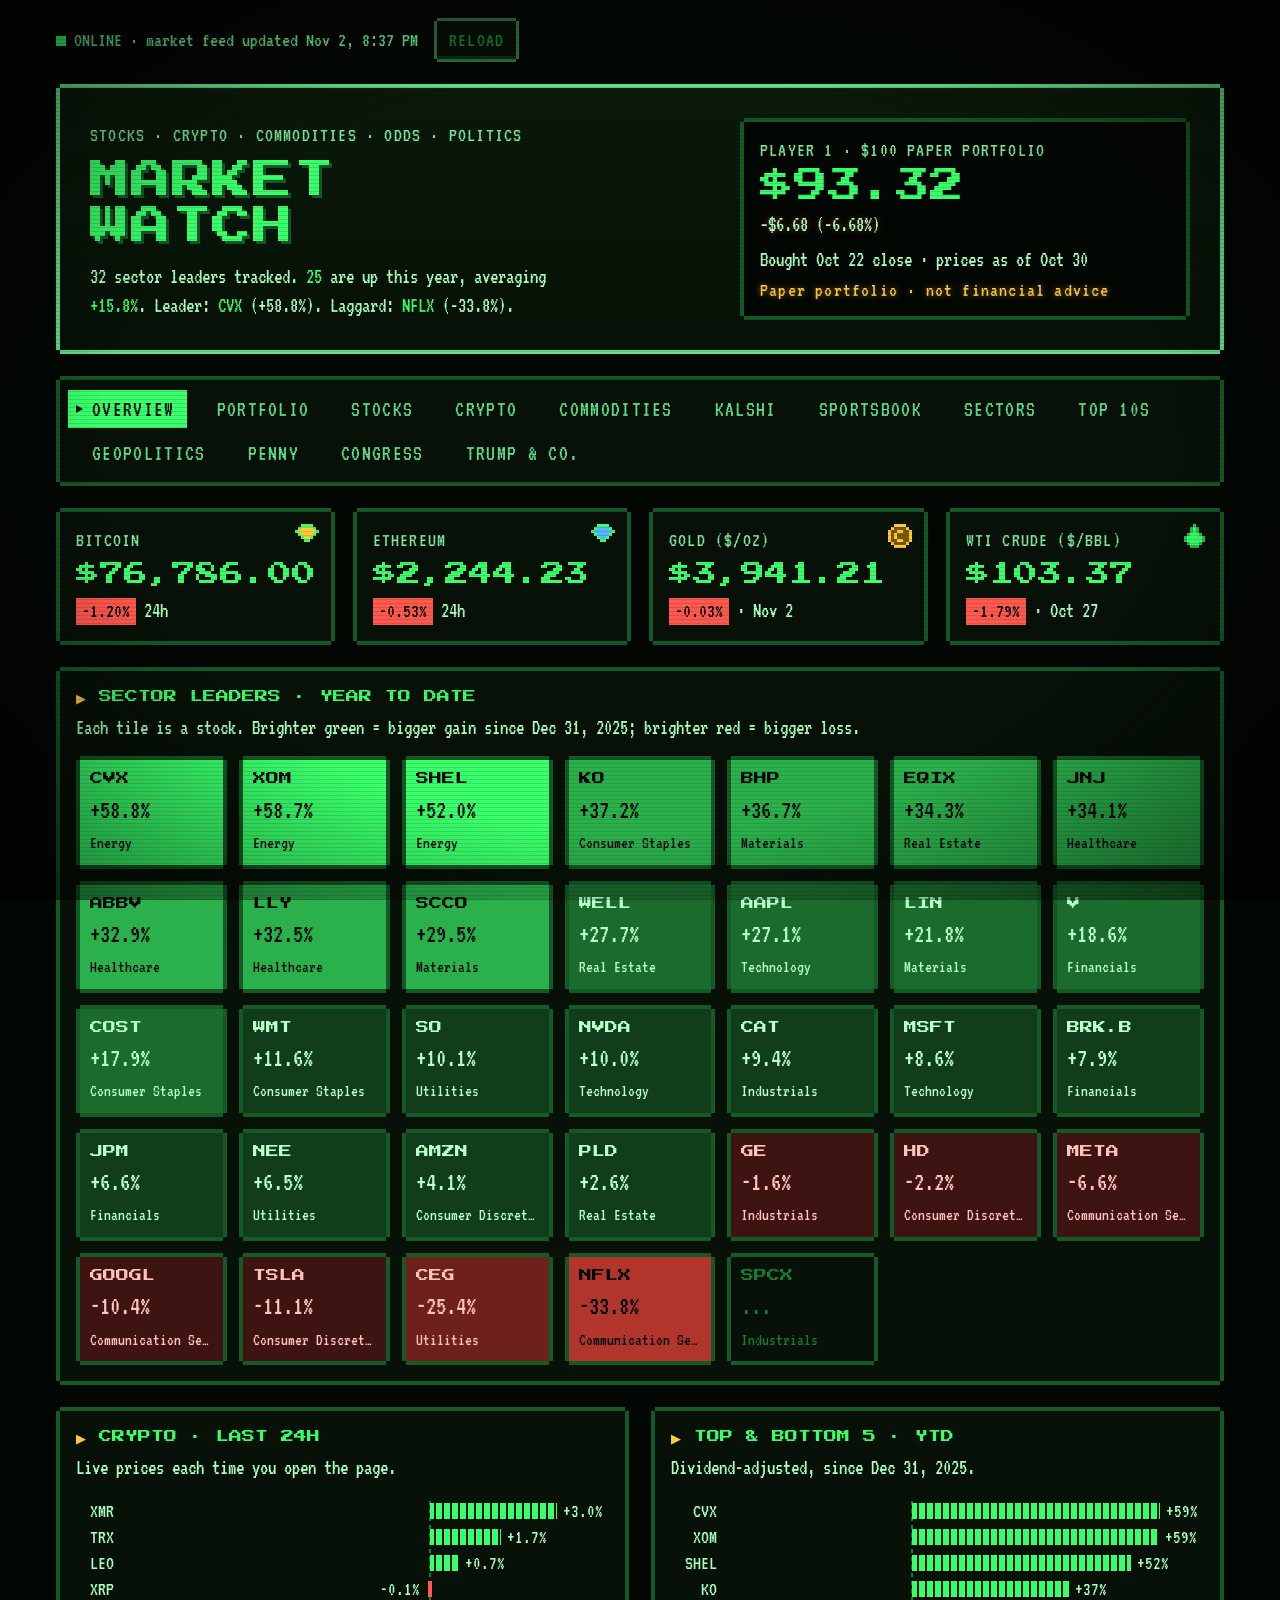
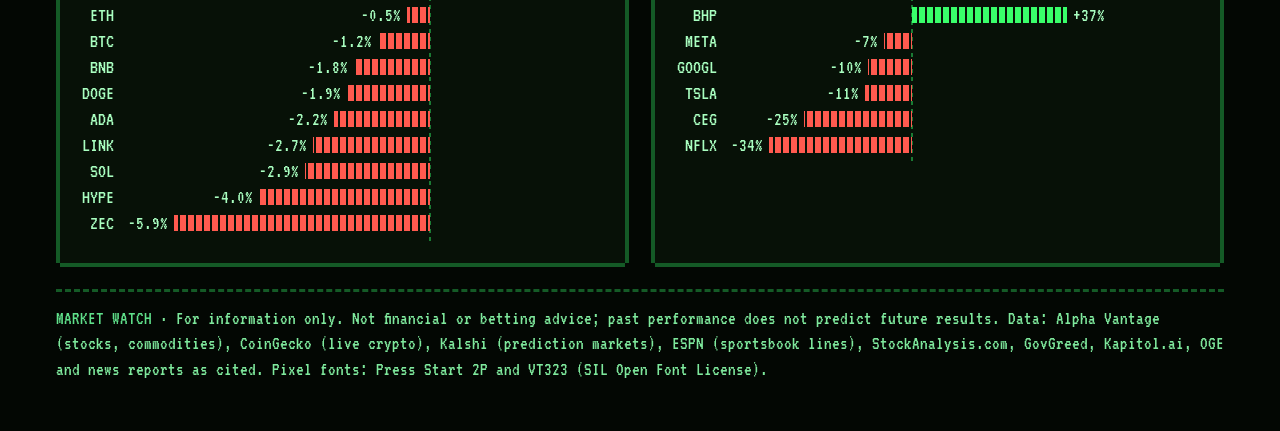
==== commit aeecf46b: "Kalshi + Sportsbook: phone-friendly layout, cleaner move indicators Co-Authored-By: Claude Opus 5.5 " ====
--- a/market-watch.html
+++ b/market-watch.html
@@ -3,7 +3,7 @@
 <head>
 <meta charset="utf-8">
 <meta name="viewport" content="width=device-width, initial-scale=1, viewport-fit=cover">
-<meta http-equiv="Content-Security-Policy" content="default-src 'none'; script-src 'sha256-+lA1CuZcNaR0BYTQr1LLlY6H+KqxzUKWDNJ9h+ZP1GU=' 'sha256-i9P6N1a+Bgxkx/7wj4TxSGPWp96G70OIxoVoHcxu50Y='; style-src 'sha256-rvAfESrXovxd19Z5sZ5Z5SLQuOGpPwEfbBB2sspeD+o='; font-src data:; img-src data:; connect-src https://marcosaurelious.github.io https://api.coingecko.com https://api.elections.kalshi.com https://site.api.espn.com; base-uri 'none'; form-action 'none'; object-src 'none'; require-trusted-types-for 'script'">
+<meta http-equiv="Content-Security-Policy" content="default-src 'none'; script-src 'sha256-+lA1CuZcNaR0BYTQr1LLlY6H+KqxzUKWDNJ9h+ZP1GU=' 'sha256-vXfwyUNFTnVeH7msbJO0vFXYJ6tgfXdLTKTmFOwHmIY='; style-src 'sha256-JRU7eQvyhdWAaT5K5kkdby5fQXpLkroLvzHaYnw5Eto='; font-src data:; img-src data:; connect-src https://marcosaurelious.github.io https://api.coingecko.com https://api.elections.kalshi.com https://site.api.espn.com; base-uri 'none'; form-action 'none'; object-src 'none'; require-trusted-types-for 'script'">
 <meta name="referrer" content="no-referrer">
 <meta name="robots" content="noindex">
 <meta name="color-scheme" content="dark">
@@ -196,10 +196,16 @@
 td.big-num { font-size: 24px; color: var(--g); }
 td.live-tag { color: var(--amber, #ffc83d); }
 td .tk a { color: inherit; text-decoration: underline dotted; }
+.co.live-tag { color: var(--amber); }
+.narrow-only { display: none; }
+@media (max-width: 640px) { .narrow-only { display: block; } #od-table td.num { white-space: nowrap; } }
+#od-table td:first-child, #ks-table td:first-child { white-space: normal; min-width: 0; }
+#od-table td .co, #ks-table td .co { white-space: normal; }
+@media (max-width: 640px) { #od-table td, #od-table th, #ks-table td, #ks-table th { padding: 8px 6px; } }
 </style>
 </head>
 <body>
-<script type="application/json" id="mw-snapshot">{"schema":1,"generated_at":"2026-11-02T11:50:23Z","notes":"Public market data for demo purposes. Not financial advice.","portfolio":{"budget":100,"bought":"2026-10-22","holdings":[{"ticker":"CAT","entry":704.05},{"ticker":"JNJ","entry":267.61},{"ticker":"GOOGL","entry":324.22},{"ticker":"NVDA","entry":212.21}]},"stocks":[{"sector":"Technology","ticker":"NVDA","company":"NVIDIA","close":204.64,"prev_close":213.66,"adj_sep30":228.38,"adj_dec31":186.064,"adj_oct31_25":202.0056,"as_of":"2026-10-30","source":"Alpha Vantage"},{"sector":"Technology","ticker":"AAPL","company":"Apple","close":344.63,"prev_close":348.91,"adj_sep30":333.02,"adj_dec31":271.1151,"adj_oct31_25":269.3692,"as_of":"2026-10-30","source":"Alpha Vantage"},{"sector":"Technology","ticker":"MSFT","company":"Microsoft","close":521.91,"prev_close":530.14,"adj_sep30":512.9,"adj_dec31":480.5637,"adj_oct31_25":513.5608,"as_of":"2026-10-30","source":"Alpha Vantage"},{"sector":"Financials","ticker":"BRK.B","company":"Berkshire Hathaway","close":542.49,"prev_close":541.96,"adj_sep30":497.95,"adj_dec31":502.65,"adj_oct31_25":477.54,"as_of":"2026-10-30","source":"Alpha Vantage"},{"sector":"Financials","ticker":"JPM","company":"JPMorgan Chase","close":337.04,"prev_close":343.58,"adj_sep30":329.1904,"adj_dec31":316.1755,"adj_oct31_25":305.2838,"as_of":"2026-10-30","source":"Alpha Vantage"},{"sector":"Financials","ticker":"V","company":"Visa","close":413.59,"prev_close":410.54,"adj_sep30":359.33,"adj_dec31":348.6347,"adj_oct31_25":338.0553,"as_of":"2026-10-30","source":"Alpha Vantage"},{"sector":"Healthcare","ticker":"LLY","company":"Eli Lilly","close":1417.54,"prev_close":1373.7,"adj_sep30":1157.08,"adj_dec31":1069.4837,"adj_oct31_25":857.4334,"as_of":"2026-10-30","source":"Alpha Vantage"},{"sector":"Healthcare","ticker":"JNJ","company":"Johnson & Johnson","close":273.2,"prev_close":275.2,"adj_sep30":264.74,"adj_dec31":203.6726,"adj_oct31_25":184.7171,"as_of":"2026-10-30","source":"Alpha Vantage"},{"sector":"Healthcare","ticker":"ABBV","company":"AbbVie","close":294.89,"prev_close":290.79,"adj_sep30":260.0028,"adj_dec31":221.8585,"adj_oct31_25":211.7118,"as_of":"2026-10-30","source":"Alpha Vantage"},{"sector":"Industrials","ticker":"SPCX","company":"SpaceX","close":134.72,"prev_close":143.89,"adj_sep30":150.86,"adj_dec31":null,"adj_oct31_25":null,"as_of":"2026-10-30","source":"Alpha Vantage"},{"sector":"Industrials","ticker":"CAT","company":"Caterpillar","close":622.75,"prev_close":647.39,"adj_sep30":810.79,"adj_dec31":569.3455,"adj_oct31_25":573.7085,"as_of":"2026-10-30","source":"Alpha Vantage"},{"sector":"Industrials","ticker":"GE","company":"GE Aerospace","close":301.8,"prev_close":313.05,"adj_sep30":311.8116,"adj_dec31":306.7291,"adj_oct31_25":307.2901,"as_of":"2026-10-30","source":"Alpha Vantage"},{"sector":"Consumer Discretionary","ticker":"AMZN","company":"Amazon","close":240.35,"prev_close":243.79,"adj_sep30":249.15,"adj_dec31":230.82,"adj_oct31_25":244.22,"as_of":"2026-10-30","source":"Alpha Vantage"},{"sector":"Consumer Discretionary","ticker":"TSLA","company":"Tesla","close":399.81,"prev_close":403.3,"adj_sep30":354.81,"adj_dec31":449.72,"adj_oct31_25":456.56,"as_of":"2026-10-30","source":"Alpha Vantage"},{"sector":"Consumer Discretionary","ticker":"HD","company":"Home Depot","close":329.2,"prev_close":328.98,"adj_sep30":284.49,"adj_dec31":336.734,"adj_oct31_25":369.0472,"as_of":"2026-10-30","source":"Alpha Vantage"},{"sector":"Communication Services","ticker":"GOOGL","company":"Alphabet","close":279.84,"prev_close":283.82,"adj_sep30":344.08,"adj_dec31":312.3932,"adj_oct31_25":280.4572,"as_of":"2026-10-30","source":"Alpha Vantage"},{"sector":"Communication Services","ticker":"META","company":"Meta Platforms","close":614.99,"prev_close":624.52,"adj_sep30":725.18,"adj_dec31":658.4888,"adj_oct31_25":646.2533,"as_of":"2026-10-30","source":"Alpha Vantage"},{"sector":"Communication Services","ticker":"NFLX","company":"Netflix","close":62.08,"prev_close":62.05,"adj_sep30":69.58,"adj_dec31":93.76,"adj_oct31_25":111.886,"as_of":"2026-10-30","source":"Alpha Vantage"},{"sector":"Consumer Staples","ticker":"WMT","company":"Walmart","close":123.51,"prev_close":121.25,"adj_sep30":103.92,"adj_dec31":110.704,"adj_oct31_25":100.3368,"as_of":"2026-10-30","source":"Alpha Vantage"},{"sector":"Consumer Staples","ticker":"COST","company":"Costco","close":996.08,"prev_close":982.73,"adj_sep30":910.34,"adj_dec31":858.5502,"adj_oct31_25":907.4443,"as_of":"2026-10-29","source":"Alpha Vantage"},{"sector":"Consumer Staples","ticker":"KO","company":"Coca-Cola","close":92.82,"prev_close":91.73,"adj_sep30":86.08,"adj_dec31":68.5726,"adj_oct31_25":67.1063,"as_of":"2026-10-29","source":"Alpha Vantage"},{"sector":"Energy","ticker":"XOM","company":"ExxonMobil","close":183.29,"prev_close":182.02,"adj_sep30":162.75,"adj_dec31":117.9917,"adj_oct31_25":111.1685,"as_of":"2026-10-29","source":"Alpha Vantage"},{"sector":"Energy","ticker":"CVX","company":"Chevron","close":231.46,"prev_close":229.2,"adj_sep30":204.21,"adj_dec31":148.2895,"adj_oct31_25":151.7666,"as_of":"2026-10-29","source":"Alpha Vantage"},{"sector":"Energy","ticker":"SHEL","company":"Shell","close":107.67,"prev_close":105.19,"adj_sep30":95.05,"adj_dec31":71.5259,"adj_oct31_25":72.2448,"as_of":"2026-10-29","source":"Alpha Vantage"},{"sector":"Materials","ticker":"LIN","company":"Linde","close":503.15,"prev_close":508.16,"adj_sep30":474.65,"adj_dec31":422.2411,"adj_oct31_25":412.7168,"as_of":"2026-10-29","source":"Alpha Vantage"},{"sector":"Materials","ticker":"BHP","company":"BHP Group","close":81.82,"prev_close":82.22,"adj_sep30":84.84,"adj_dec31":57.8998,"adj_oct31_25":54.7157,"as_of":"2026-10-29","source":"Alpha Vantage"},{"sector":"Materials","ticker":"SCCO","company":"Southern Copper","close":191.75,"prev_close":193.91,"adj_sep30":202.64,"adj_dec31":137.061,"adj_oct31_25":130.6873,"as_of":"2026-10-29","source":"Alpha Vantage"},{"sector":"Utilities","ticker":"NEE","company":"NextEra Energy","close":82.14,"prev_close":81.02,"adj_sep30":75.74,"adj_dec31":78.5768,"adj_oct31_25":79.136,"as_of":"2026-10-29","source":"Alpha Vantage"},{"sector":"Utilities","ticker":"SO","company":"Southern Company","close":92.99,"prev_close":91.52,"adj_sep30":82.89,"adj_dec31":85.1074,"adj_oct31_25":91.0395,"as_of":"2026-10-29","source":"Alpha Vantage"},{"sector":"Utilities","ticker":"CEG","company":"Constellation Energy","close":264.58,"prev_close":258.08,"adj_sep30":254.02,"adj_dec31":351.6798,"adj_oct31_25":374.8737,"as_of":"2026-10-29","source":"Alpha Vantage"},{"sector":"Real Estate","ticker":"WELL","company":"Welltower","close":233.17,"prev_close":227.2,"adj_sep30":230.24,"adj_dec31":183.6552,"adj_oct31_25":178.4422,"as_of":"2026-10-29","source":"Alpha Vantage"},{"sector":"Real Estate","ticker":"PLD","company":"Prologis","close":128.02,"prev_close":125.22,"adj_sep30":129.84,"adj_dec31":124.7243,"adj_oct31_25":120.2843,"as_of":"2026-10-29","source":"Alpha Vantage"},{"sector":"Real Estate","ticker":"EQIX","company":"Equinix","close":1036.67,"prev_close":1007.66,"adj_sep30":1011.58,"adj_dec31":754.7759,"adj_oct31_25":828.3615,"as_of":"2026-10-29","source":"Alpha Vantage"}],"commodities":[{"name":"Gold","unit":"$/oz","group":"Precious metals","price":3875.3591489091,"prev_price":3999.398490467,"as_of":"2026-10-31","source":"Alpha Vantage"},{"name":"Silver","unit":"$/oz","group":"Precious metals","price":49.127799057,"prev_price":51.168148098,"as_of":"2026-10-31","source":"Alpha Vantage"},{"name":"WTI crude","unit":"$/bbl","group":"Energy","price":103.37,"prev_price":105.25,"as_of":"2026-10-27","source":"Alpha Vantage"},{"name":"Brent crude","unit":"$/bbl","group":"Energy","price":123.1,"prev_price":128.12,"as_of":"2026-10-27","source":"Alpha Vantage"},{"name":"Natural gas","unit":"$/MMBtu","group":"Energy","price":2.76,"prev_price":2.52,"as_of":"2026-10-27","source":"Alpha Vantage"}],"crypto":{"as_of":"2026-11-02T11:50:23Z","source":"CoinGecko","rows":[{"cg_id":"bitcoin","symbol":"BTC","name":"Bitcoin","rank":1,"price":77723.0,"pct_24h":-0.19986,"pct_7d":-3.1784,"pct_ytd":-9.0,"market_cap":1562644478785.0},{"cg_id":"ethereum","symbol":"ETH","name":"Ethereum","rank":2,"price":2281.23,"pct_24h":0.60891,"pct_7d":-2.1068,"pct_ytd":-20.76,"market_cap":278724775975.0},{"cg_id":"tether","symbol":"USDT","name":"Tether","rank":3,"price":0.999034,"pct_24h":-0.03442,"pct_7d":-0.0239,"pct_ytd":0.0,"market_cap":179949663293.0},{"cg_id":"binancecoin","symbol":"BNB","name":"BNB","rank":4,"price":703.42,"pct_24h":-1.39267,"pct_7d":-4.5926,"pct_ytd":-14.41,"market_cap":92508629806.0},{"cg_id":"ripple","symbol":"XRP","name":"XRP","rank":5,"price":1.25,"pct_24h":-0.4009,"pct_7d":-3.2239,"pct_ytd":-31.31,"market_cap":79079359185.0},{"cg_id":"usd-coin","symbol":"USDC","name":"USD Coin","rank":6,"price":0.999622,"pct_24h":-0.02837,"pct_7d":-0.0129,"pct_ytd":0.01,"market_cap":71285648167.0},{"cg_id":"solana","symbol":"SOL","name":"Solana","rank":7,"price":93.71,"pct_24h":-1.54064,"pct_7d":-7.3305,"pct_ytd":-19.2,"market_cap":55313113048.0},{"cg_id":"tron","symbol":"TRX","name":"TRON","rank":8,"price":0.316225,"pct_24h":1.88136,"pct_7d":-4.6164,"pct_ytd":15.05,"market_cap":30056146772.0},{"cg_id":"zcash","symbol":"ZEC","name":"Zcash","rank":9,"price":1246.11,"pct_24h":0.2035,"pct_7d":0.8694,"pct_ytd":123.0,"market_cap":21203890187.0},{"cg_id":"hyperliquid","symbol":"HYPE","name":"Hyperliquid","rank":10,"price":85.63,"pct_24h":-2.4366,"pct_7d":11.2214,"pct_ytd":218.59,"market_cap":20502809526.0},{"cg_id":"dogecoin","symbol":"DOGE","name":"Dogecoin","rank":11,"price":0.075249,"pct_24h":-0.61341,"pct_7d":-2.4919,"pct_ytd":-37.97,"market_cap":11779705889.0},{"cg_id":"monero","symbol":"XMR","name":"Monero","rank":12,"price":610.17,"pct_24h":0.9399,"pct_7d":3.3272,"pct_ytd":38.66,"market_cap":11485974588.0},{"cg_id":"chainlink","symbol":"LINK","name":"Chainlink","rank":13,"price":11.24,"pct_24h":-4.52716,"pct_7d":-1.81,"pct_ytd":-5.96,"market_cap":8622333982.0},{"cg_id":"leo-token","symbol":"LEO","name":"UNUS SED LEO","rank":14,"price":9.4,"pct_24h":0.08661,"pct_7d":4.0424,"pct_ytd":-5.61,"market_cap":8642699055.0},{"cg_id":"cardano","symbol":"ADA","name":"Cardano","rank":15,"price":0.190537,"pct_24h":-1.47643,"pct_7d":-6.6376,"pct_ytd":-40.67,"market_cap":7159656458.0}]},"sectors":[{"sector":"Technology","stocks":795,"mkt_cap_t":32.62,"day_pct":-0.0302,"y1_pct":0.4185,"top10_start_b":21061.1,"top10_end_b":21141.5,"top10_chg_b":80.4,"top10_day_pct":0.0038,"gainers":7,"decliners":3},{"sector":"Financials","stocks":1097,"mkt_cap_t":13.5,"day_pct":0.0051,"y1_pct":0.1473,"top10_start_b":5110.9,"top10_end_b":5044.9,"top10_chg_b":-66.0,"top10_day_pct":-0.0129,"gainers":0,"decliners":10},{"sector":"Healthcare","stocks":1052,"mkt_cap_t":9.43,"day_pct":0.0122,"y1_pct":0.4327,"top10_start_b":4255.0,"top10_end_b":4188.5,"top10_chg_b":-66.5,"top10_day_pct":-0.0156,"gainers":1,"decliners":9},{"sector":"Industrials","stocks":725,"mkt_cap_t":9.3,"day_pct":-0.026,"y1_pct":0.0995,"top10_start_b":3912.1,"top10_end_b":3922.7,"top10_chg_b":10.7,"top10_day_pct":0.0027,"gainers":4,"decliners":6},{"sector":"Consumer Discretionary","stocks":525,"mkt_cap_t":8.81,"day_pct":-0.0111,"y1_pct":-0.002,"top10_start_b":5690.8,"top10_end_b":5629.9,"top10_chg_b":-60.9,"top10_day_pct":-0.0107,"gainers":0,"decliners":10},{"sector":"Communication Services","stocks":247,"mkt_cap_t":7.92,"day_pct":-0.0238,"y1_pct":0.0837,"top10_start_b":6896.6,"top10_end_b":6796.1,"top10_chg_b":-100.4,"top10_day_pct":-0.0146,"gainers":1,"decliners":9},{"sector":"Energy","stocks":252,"mkt_cap_t":5.26,"day_pct":-0.0072,"y1_pct":0.6122,"top10_start_b":2446.1,"top10_end_b":2498.0,"top10_chg_b":51.9,"top10_day_pct":0.0212,"gainers":7,"decliners":3},{"sector":"Consumer Staples","stocks":243,"mkt_cap_t":4.69,"day_pct":0.0312,"y1_pct":0.1635,"top10_start_b":3275.5,"top10_end_b":3222.9,"top10_chg_b":-52.6,"top10_day_pct":-0.0161,"gainers":0,"decliners":10},{"sector":"Materials","stocks":293,"mkt_cap_t":2.83,"day_pct":-0.0245,"y1_pct":0.2285,"top10_start_b":1325.8,"top10_end_b":1315.5,"top10_chg_b":-10.3,"top10_day_pct":-0.0078,"gainers":3,"decliners":7},{"sector":"Real Estate","stocks":246,"mkt_cap_t":1.74,"day_pct":0.0141,"y1_pct":0.0464,"top10_start_b":825.0,"top10_end_b":828.2,"top10_chg_b":3.2,"top10_day_pct":0.0039,"gainers":4,"decliners":6},{"sector":"Utilities","stocks":108,"mkt_cap_t":1.87,"day_pct":0.018,"y1_pct":-0.0117,"top10_start_b":828.4,"top10_end_b":824.8,"top10_chg_b":-3.6,"top10_day_pct":-0.0044,"gainers":2,"decliners":8}],"top10":[{"sector":"Technology","rank":1,"ticker":"NVDA","listing":"NASDAQ","company":"NVIDIA","industry":"Semiconductors","size":"Mega Cap","close":210.96,"day_pct":-0.0059,"mkt_cap_b":5090.0,"mkt_cap_chg_b":-30.2,"as_of":"2026-10-23"},{"sector":"Technology","rank":2,"ticker":"AAPL","listing":"NASDAQ","company":"Apple","industry":"Consumer Electronics","size":"Mega Cap","close":347.73,"day_pct":-0.0014,"mkt_cap_b":5070.0,"mkt_cap_chg_b":-7.1,"as_of":"2026-10-23"},{"sector":"Technology","rank":3,"ticker":"MSFT","listing":"NASDAQ","company":"Microsoft","industry":"Software - Infrastructure","size":"Mega Cap","close":524.51,"day_pct":0.0066,"mkt_cap_b":3900.0,"mkt_cap_chg_b":25.6,"as_of":"2026-10-23"},{"sector":"Technology","rank":4,"ticker":"TSM","listing":"NYSE","company":"Taiwan Semiconductor","industry":"Semiconductors","size":"Mega Cap","close":418.51,"day_pct":0.0149,"mkt_cap_b":1920.0,"mkt_cap_chg_b":28.2,"as_of":"2026-10-23"},{"sector":"Technology","rank":5,"ticker":"AVGO","listing":"NASDAQ","company":"Broadcom","industry":"Semiconductors","size":"Mega Cap","close":321.68,"day_pct":-0.0048,"mkt_cap_b":1540.0,"mkt_cap_chg_b":-7.4,"as_of":"2026-10-23"},{"sector":"Technology","rank":6,"ticker":"MU","listing":"NASDAQ","company":"Micron Technology","industry":"Semiconductors (Memory)","size":"Mega Cap","close":877.55,"day_pct":0.0246,"mkt_cap_b":992.88,"mkt_cap_chg_b":23.8,"as_of":"2026-10-23"},{"sector":"Technology","rank":7,"ticker":"AMD","listing":"NASDAQ","company":"Advanced Micro Devices","industry":"Semiconductors","size":"Mega Cap","close":516.79,"day_pct":0.0174,"mkt_cap_b":843.65,"mkt_cap_chg_b":14.4,"as_of":"2026-10-23"},{"sector":"Technology","rank":8,"ticker":"SKHY","listing":"NASDAQ","company":"SK hynix","industry":"Semiconductors (Memory)","size":"Mega Cap","close":137.02,"day_pct":0.0405,"mkt_cap_b":702.58,"mkt_cap_chg_b":27.3,"as_of":"2026-10-23"},{"sector":"Technology","rank":9,"ticker":"ASML","listing":"NASDAQ","company":"ASML Holding","industry":"Semiconductor Equipment","size":"Mega Cap","close":1571.8,"day_pct":0.0072,"mkt_cap_b":609.56,"mkt_cap_chg_b":4.4,"as_of":"2026-10-23"},{"sector":"Technology","rank":10,"ticker":"PLTR","listing":"NASDAQ","company":"Palantir Technologies","industry":"Software - Infrastructure","size":"Mega Cap","close":196.75,"day_pct":0.0029,"mkt_cap_b":472.8,"mkt_cap_chg_b":1.4,"as_of":"2026-10-23"},{"sector":"Financials","rank":1,"ticker":"BRK.B","listing":"NYSE","company":"Berkshire Hathaway","industry":"Insurance / Conglomerate","size":"Mega Cap","close":542.19,"day_pct":-0.0087,"mkt_cap_b":1140.0,"mkt_cap_chg_b":-10.0,"as_of":"2026-10-23"},{"sector":"Financials","rank":2,"ticker":"JPM","listing":"NYSE","company":"JPMorgan Chase","industry":"Banks - Diversified","size":"Mega Cap","close":331.58,"day_pct":-0.0147,"mkt_cap_b":892.97,"mkt_cap_chg_b":-13.3,"as_of":"2026-10-23"},{"sector":"Financials","rank":3,"ticker":"V","listing":"NYSE","company":"Visa","industry":"Payments","size":"Mega Cap","close":407.92,"day_pct":-0.0155,"mkt_cap_b":738.83,"mkt_cap_chg_b":-11.6,"as_of":"2026-10-23"},{"sector":"Financials","rank":4,"ticker":"MA","listing":"NYSE","company":"Mastercard","industry":"Payments","size":"Mega Cap","close":623.6,"day_pct":-0.0152,"mkt_cap_b":537.85,"mkt_cap_chg_b":-8.3,"as_of":"2026-10-23"},{"sector":"Financials","rank":5,"ticker":"BAC","listing":"NYSE","company":"Bank of America","industry":"Banks - Diversified","size":"Mega Cap","close":50.56,"day_pct":-0.0102,"mkt_cap_b":349.6,"mkt_cap_chg_b":-3.6,"as_of":"2026-10-23"},{"sector":"Financials","rank":6,"ticker":"HSBC","listing":"NYSE","company":"HSBC Holdings","industry":"Banks - Diversified","size":"Mega Cap","close":90.68,"day_pct":-0.0132,"mkt_cap_b":319.85,"mkt_cap_chg_b":-4.3,"as_of":"2026-10-23"},{"sector":"Financials","rank":7,"ticker":"MS","listing":"NYSE","company":"Morgan Stanley","industry":"Capital Markets","size":"Mega Cap","close":179.49,"day_pct":-0.0244,"mkt_cap_b":281.2,"mkt_cap_chg_b":-7.0,"as_of":"2026-10-23"},{"sector":"Financials","rank":8,"ticker":"RY","listing":"NYSE","company":"Royal Bank of Canada","industry":"Banks - Diversified","size":"Mega Cap","close":201.17,"day_pct":-0.0044,"mkt_cap_b":271.78,"mkt_cap_chg_b":-1.2,"as_of":"2026-10-23"},{"sector":"Financials","rank":9,"ticker":"GS","listing":"NYSE","company":"Goldman Sachs","industry":"Capital Markets","size":"Mega Cap","close":875.68,"day_pct":-0.0175,"mkt_cap_b":265.73,"mkt_cap_chg_b":-4.7,"as_of":"2026-10-23"},{"sector":"Financials","rank":10,"ticker":"WFC","listing":"NYSE","company":"Wells Fargo","industry":"Banks - Diversified","size":"Mega Cap","close":82.39,"day_pct":-0.0075,"mkt_cap_b":247.09,"mkt_cap_chg_b":-1.9,"as_of":"2026-10-23"},{"sector":"Healthcare","rank":1,"ticker":"LLY","listing":"NYSE","company":"Eli Lilly","industry":"Pharmaceuticals","size":"Mega Cap","close":1273.46,"day_pct":-0.0254,"mkt_cap_b":1120.0,"mkt_cap_chg_b":-29.2,"as_of":"2026-10-23"},{"sector":"Healthcare","rank":2,"ticker":"JNJ","listing":"NYSE","company":"Johnson & Johnson","industry":"Pharmaceuticals","size":"Mega Cap","close":263.81,"day_pct":-0.0142,"mkt_cap_b":615.87,"mkt_cap_chg_b":-8.9,"as_of":"2026-10-23"},{"sector":"Healthcare","rank":3,"ticker":"ABBV","listing":"NYSE","company":"AbbVie","industry":"Pharmaceuticals","size":"Mega Cap","close":285.64,"day_pct":0.0016,"mkt_cap_b":504.37,"mkt_cap_chg_b":0.8,"as_of":"2026-10-23"},{"sector":"Healthcare","rank":4,"ticker":"UNH","listing":"NYSE","company":"UnitedHealth Group","industry":"Managed Health Care","size":"Mega Cap","close":418.09,"day_pct":-0.0162,"mkt_cap_b":360.32,"mkt_cap_chg_b":-5.9,"as_of":"2026-10-23"},{"sector":"Healthcare","rank":5,"ticker":"MRK","listing":"NYSE","company":"Merck & Co.","industry":"Pharmaceuticals","size":"Mega Cap","close":145.27,"day_pct":-0.0134,"mkt_cap_b":360.08,"mkt_cap_chg_b":-4.9,"as_of":"2026-10-23"},{"sector":"Healthcare","rank":6,"ticker":"NVS","listing":"NYSE","company":"Novartis","industry":"Pharmaceuticals","size":"Mega Cap","close":151.17,"day_pct":-0.0327,"mkt_cap_b":287.68,"mkt_cap_chg_b":-9.7,"as_of":"2026-10-23"},{"sector":"Healthcare","rank":7,"ticker":"AZN","listing":"NYSE","company":"AstraZeneca","industry":"Pharmaceuticals","size":"Mega Cap","close":171.23,"day_pct":-0.0078,"mkt_cap_b":257.52,"mkt_cap_chg_b":-2.0,"as_of":"2026-10-23"},{"sector":"Healthcare","rank":8,"ticker":"TMO","listing":"NYSE","company":"Thermo Fisher Scientific","industry":"Life Sciences Tools","size":"Mega Cap","close":673.82,"day_pct":-0.004,"mkt_cap_b":255.13,"mkt_cap_chg_b":-1.0,"as_of":"2026-10-23"},{"sector":"Healthcare","rank":9,"ticker":"AMGN","listing":"NASDAQ","company":"Amgen","industry":"Biotechnology","size":"Mega Cap","close":439.26,"day_pct":-0.0179,"mkt_cap_b":233.82,"mkt_cap_chg_b":-4.3,"as_of":"2026-10-23"},{"sector":"Healthcare","rank":10,"ticker":"GILD","listing":"NASDAQ","company":"Gilead Sciences","industry":"Biotechnology","size":"Large Cap","close":156.04,"day_pct":-0.0073,"mkt_cap_b":193.67,"mkt_cap_chg_b":-1.4,"as_of":"2026-10-23"},{"sector":"Industrials","rank":1,"ticker":"SPCX","listing":"NASDAQ","company":"SpaceX","industry":"Aerospace & Defense","size":"Mega Cap","close":147.49,"day_pct":0.0189,"mkt_cap_b":1980.0,"mkt_cap_chg_b":36.7,"as_of":"2026-10-23"},{"sector":"Industrials","rank":2,"ticker":"CAT","listing":"NYSE","company":"Caterpillar","industry":"Construction Machinery","size":"Mega Cap","close":687.0,"day_pct":-0.0242,"mkt_cap_b":335.91,"mkt_cap_chg_b":-8.3,"as_of":"2026-10-23"},{"sector":"Industrials","rank":3,"ticker":"GE","listing":"NYSE","company":"GE Aerospace","industry":"Aerospace & Defense","size":"Mega Cap","close":285.64,"day_pct":-0.0269,"mkt_cap_b":325.62,"mkt_cap_chg_b":-9.0,"as_of":"2026-10-23"},{"sector":"Industrials","rank":4,"ticker":"RTX","listing":"NYSE","company":"RTX Corp.","industry":"Aerospace & Defense","size":"Mega Cap","close":191.01,"day_pct":-0.019,"mkt_cap_b":261.36,"mkt_cap_chg_b":-5.1,"as_of":"2026-10-23"},{"sector":"Industrials","rank":5,"ticker":"GEV","listing":"NYSE","company":"GE Vernova","industry":"Electrical Equipment","size":"Mega Cap","close":815.0,"day_pct":-0.015,"mkt_cap_b":245.35,"mkt_cap_chg_b":-3.7,"as_of":"2026-10-23"},{"sector":"Industrials","rank":6,"ticker":"DE","listing":"NYSE","company":"Deere & Company","industry":"Farm Machinery","size":"Large Cap","close":646.15,"day_pct":0.0039,"mkt_cap_b":173.06,"mkt_cap_chg_b":0.7,"as_of":"2026-10-23"},{"sector":"Industrials","rank":7,"ticker":"UNP","listing":"NYSE","company":"Union Pacific","industry":"Railroads","size":"Large Cap","close":292.87,"day_pct":-0.0175,"mkt_cap_b":171.71,"mkt_cap_chg_b":-3.1,"as_of":"2026-10-23"},{"sector":"Industrials","rank":8,"ticker":"ETN","listing":"NYSE","company":"Eaton","industry":"Electrical Equipment","size":"Large Cap","close":366.11,"day_pct":-0.0078,"mkt_cap_b":151.96,"mkt_cap_chg_b":-1.2,"as_of":"2026-10-23"},{"sector":"Industrials","rank":9,"ticker":"BA","listing":"NYSE","company":"Boeing","industry":"Aerospace & Defense","size":"Large Cap","close":188.35,"day_pct":0.0043,"mkt_cap_b":150.34,"mkt_cap_chg_b":0.6,"as_of":"2026-10-23"},{"sector":"Industrials","rank":10,"ticker":"LMT","listing":"NYSE","company":"Lockheed Martin","industry":"Aerospace & Defense","size":"Large Cap","close":604.18,"day_pct":0.0242,"mkt_cap_b":127.42,"mkt_cap_chg_b":3.0,"as_of":"2026-10-23"},{"sector":"Consumer Discretionary","rank":1,"ticker":"AMZN","listing":"NASDAQ","company":"Amazon","industry":"Internet Retail","size":"Mega Cap","close":248.0,"day_pct":-0.0095,"mkt_cap_b":2680.0,"mkt_cap_chg_b":-25.7,"as_of":"2026-10-23"},{"sector":"Consumer Discretionary","rank":2,"ticker":"TSLA","listing":"NASDAQ","company":"Tesla","industry":"Auto Manufacturers","size":"Mega Cap","close":372.22,"day_pct":-0.0063,"mkt_cap_b":1470.0,"mkt_cap_chg_b":-9.3,"as_of":"2026-10-23"},{"sector":"Consumer Discretionary","rank":3,"ticker":"HD","listing":"NYSE","company":"Home Depot","industry":"Home Improvement Retail","size":"Mega Cap","close":319.83,"day_pct":-0.0241,"mkt_cap_b":319.09,"mkt_cap_chg_b":-7.9,"as_of":"2026-10-23"},{"sector":"Consumer Discretionary","rank":4,"ticker":"BABA","listing":"NYSE","company":"Alibaba Group","industry":"Internet Retail","size":"Mega Cap","close":99.64,"day_pct":-0.0214,"mkt_cap_b":247.67,"mkt_cap_chg_b":-5.4,"as_of":"2026-10-23"},{"sector":"Consumer Discretionary","rank":5,"ticker":"TM","listing":"NYSE","company":"Toyota Motor","industry":"Auto Manufacturers","size":"Mega Cap","close":196.79,"day_pct":-0.0072,"mkt_cap_b":233.22,"mkt_cap_chg_b":-1.7,"as_of":"2026-10-23"},{"sector":"Consumer Discretionary","rank":6,"ticker":"MCD","listing":"NYSE","company":"McDonald's","industry":"Restaurants","size":"Large Cap","close":248.46,"day_pct":-0.0165,"mkt_cap_b":175.82,"mkt_cap_chg_b":-2.9,"as_of":"2026-10-23"},{"sector":"Consumer Discretionary","rank":7,"ticker":"TJX","listing":"NYSE","company":"TJX Companies","industry":"Apparel Retail","size":"Large Cap","close":145.06,"day_pct":-0.0157,"mkt_cap_b":159.56,"mkt_cap_chg_b":-2.5,"as_of":"2026-10-23"},{"sector":"Consumer Discretionary","rank":8,"ticker":"BKNG","listing":"NASDAQ","company":"Booking Holdings","industry":"Travel Services","size":"Large Cap","close":155.83,"day_pct":-0.0327,"mkt_cap_b":117.09,"mkt_cap_chg_b":-4.0,"as_of":"2026-10-23"},{"sector":"Consumer Discretionary","rank":9,"ticker":"SBUX","listing":"NASDAQ","company":"Starbucks","industry":"Restaurants","size":"Large Cap","close":100.8,"day_pct":-0.0109,"mkt_cap_b":114.89,"mkt_cap_chg_b":-1.3,"as_of":"2026-10-23"},{"sector":"Consumer Discretionary","rank":10,"ticker":"PDD","listing":"NASDAQ","company":"PDD Holdings","industry":"Internet Retail","size":"Large Cap","close":79.04,"day_pct":-0.0016,"mkt_cap_b":112.51,"mkt_cap_chg_b":-0.2,"as_of":"2026-10-23"},{"sector":"Communication Services","rank":1,"ticker":"GOOGL","listing":"NASDAQ","company":"Alphabet","industry":"Internet Content & Search","size":"Mega Cap","close":320.21,"day_pct":-0.0124,"mkt_cap_b":3920.0,"mkt_cap_chg_b":-49.2,"as_of":"2026-10-23"},{"sector":"Communication Services","rank":2,"ticker":"META","listing":"NASDAQ","company":"Meta Platforms","industry":"Social Media","size":"Mega Cap","close":642.62,"day_pct":-0.0096,"mkt_cap_b":1640.0,"mkt_cap_chg_b":-15.9,"as_of":"2026-10-23"},{"sector":"Communication Services","rank":3,"ticker":"NFLX","listing":"NASDAQ","company":"Netflix","industry":"Streaming","size":"Mega Cap","close":65.85,"day_pct":-0.0179,"mkt_cap_b":270.4,"mkt_cap_chg_b":-4.9,"as_of":"2026-10-23"},{"sector":"Communication Services","rank":4,"ticker":"DIS","listing":"NYSE","company":"Walt Disney","industry":"Entertainment","size":"Large Cap","close":112.52,"day_pct":-0.0054,"mkt_cap_b":194.29,"mkt_cap_chg_b":-1.1,"as_of":"2026-10-23"},{"sector":"Communication Services","rank":5,"ticker":"VZ","listing":"NYSE","company":"Verizon","industry":"Telecom Services","size":"Large Cap","close":44.66,"day_pct":-0.0119,"mkt_cap_b":185.55,"mkt_cap_chg_b":-2.2,"as_of":"2026-10-23"},{"sector":"Communication Services","rank":6,"ticker":"TMUS","listing":"NASDAQ","company":"T-Mobile US","industry":"Telecom Services","size":"Large Cap","close":146.54,"day_pct":-0.0771,"mkt_cap_b":157.19,"mkt_cap_chg_b":-13.1,"as_of":"2026-10-23"},{"sector":"Communication Services","rank":7,"ticker":"T","listing":"NYSE","company":"AT&T","industry":"Telecom Services","size":"Large Cap","close":20.93,"day_pct":-0.0796,"mkt_cap_b":140.99,"mkt_cap_chg_b":-12.2,"as_of":"2026-10-23"},{"sector":"Communication Services","rank":8,"ticker":"SPOT","listing":"NYSE","company":"Spotify","industry":"Streaming","size":"Large Cap","close":584.22,"day_pct":0.001,"mkt_cap_b":120.11,"mkt_cap_chg_b":0.1,"as_of":"2026-10-23"},{"sector":"Communication Services","rank":9,"ticker":"APP","listing":"NASDAQ","company":"AppLovin","industry":"Ad Tech Software","size":"Large Cap","close":260.25,"day_pct":-0.0152,"mkt_cap_b":87.09,"mkt_cap_chg_b":-1.3,"as_of":"2026-10-23"},{"sector":"Communication Services","rank":10,"ticker":"CMCSA","listing":"NASDAQ","company":"Comcast","industry":"Cable / Telecom","size":"Large Cap","close":22.69,"day_pct":-0.0066,"mkt_cap_b":80.52,"mkt_cap_chg_b":-0.5,"as_of":"2026-10-23"},{"sector":"Energy","rank":1,"ticker":"XOM","listing":"NYSE","company":"ExxonMobil","industry":"Integrated Oil & Gas","size":"Mega Cap","close":183.21,"day_pct":0.0279,"mkt_cap_b":732.87,"mkt_cap_chg_b":19.9,"as_of":"2026-10-23"},{"sector":"Energy","rank":2,"ticker":"CVX","listing":"NYSE","company":"Chevron","industry":"Integrated Oil & Gas","size":"Mega Cap","close":233.21,"day_pct":0.0288,"mkt_cap_b":444.66,"mkt_cap_chg_b":12.4,"as_of":"2026-10-23"},{"sector":"Energy","rank":3,"ticker":"SHEL","listing":"NYSE","company":"Shell","industry":"Integrated Oil & Gas","size":"Mega Cap","close":108.18,"day_pct":0.0225,"mkt_cap_b":296.71,"mkt_cap_chg_b":6.5,"as_of":"2026-10-23"},{"sector":"Energy","rank":4,"ticker":"TTE","listing":"NYSE","company":"TotalEnergies","industry":"Integrated Oil & Gas","size":"Large Cap","close":92.78,"day_pct":0.02,"mkt_cap_b":199.16,"mkt_cap_chg_b":3.9,"as_of":"2026-10-23"},{"sector":"Energy","rank":5,"ticker":"COP","listing":"NYSE","company":"ConocoPhillips","industry":"Oil & Gas E&P","size":"Large Cap","close":150.79,"day_pct":0.0354,"mkt_cap_b":174.95,"mkt_cap_chg_b":6.0,"as_of":"2026-10-23"},{"sector":"Energy","rank":6,"ticker":"PBR","listing":"NYSE","company":"Petrobras","industry":"Integrated Oil & Gas","size":"Large Cap","close":26.16,"day_pct":0.0211,"mkt_cap_b":157.98,"mkt_cap_chg_b":3.3,"as_of":"2026-10-23"},{"sector":"Energy","rank":7,"ticker":"MPC","listing":"NYSE","company":"Marathon Petroleum","industry":"Refining","size":"Large Cap","close":457.22,"day_pct":-0.0045,"mkt_cap_b":128.98,"mkt_cap_chg_b":-0.6,"as_of":"2026-10-23"},{"sector":"Energy","rank":8,"ticker":"BP","listing":"NYSE","company":"BP","industry":"Integrated Oil & Gas","size":"Large Cap","close":51.32,"day_pct":0.0254,"mkt_cap_b":126.39,"mkt_cap_chg_b":3.1,"as_of":"2026-10-23"},{"sector":"Energy","rank":9,"ticker":"VLO","listing":"NYSE","company":"Valero Energy","industry":"Refining","size":"Large Cap","close":419.28,"day_pct":-0.0164,"mkt_cap_b":122.74,"mkt_cap_chg_b":-2.0,"as_of":"2026-10-23"},{"sector":"Energy","rank":10,"ticker":"PSX","listing":"NYSE","company":"Phillips 66","industry":"Refining","size":"Large Cap","close":283.18,"day_pct":-0.0051,"mkt_cap_b":113.57,"mkt_cap_chg_b":-0.6,"as_of":"2026-10-23"},{"sector":"Consumer Staples","rank":1,"ticker":"WMT","listing":"NASDAQ","company":"Walmart","industry":"Discount Stores","size":"Mega Cap","close":119.89,"day_pct":-0.0102,"mkt_cap_b":951.18,"mkt_cap_chg_b":-9.8,"as_of":"2026-10-23"},{"sector":"Consumer Staples","rank":2,"ticker":"COST","listing":"NASDAQ","company":"Costco","industry":"Discount Stores","size":"Mega Cap","close":1003.32,"day_pct":-0.0146,"mkt_cap_b":444.6,"mkt_cap_chg_b":-6.6,"as_of":"2026-10-23"},{"sector":"Consumer Staples","rank":3,"ticker":"KO","listing":"NYSE","company":"Coca-Cola","industry":"Beverages","size":"Mega Cap","close":92.71,"day_pct":-0.0276,"mkt_cap_b":398.89,"mkt_cap_chg_b":-11.3,"as_of":"2026-10-23"},{"sector":"Consumer Staples","rank":4,"ticker":"PG","listing":"NYSE","company":"Procter & Gamble","industry":"Household Products","size":"Mega Cap","close":161.02,"day_pct":-0.0212,"mkt_cap_b":374.0,"mkt_cap_chg_b":-8.1,"as_of":"2026-10-23"},{"sector":"Consumer Staples","rank":5,"ticker":"PM","listing":"NYSE","company":"Philip Morris Intl.","industry":"Tobacco","size":"Mega Cap","close":199.47,"day_pct":-0.0113,"mkt_cap_b":310.9,"mkt_cap_chg_b":-3.6,"as_of":"2026-10-23"},{"sector":"Consumer Staples","rank":6,"ticker":"PEP","listing":"NASDAQ","company":"PepsiCo","industry":"Beverages","size":"Large Cap","close":135.77,"day_pct":-0.022,"mkt_cap_b":185.02,"mkt_cap_chg_b":-4.2,"as_of":"2026-10-23"},{"sector":"Consumer Staples","rank":7,"ticker":"BUD","listing":"NYSE","company":"Anheuser-Busch InBev","industry":"Brewers","size":"Large Cap","close":84.26,"day_pct":-0.0144,"mkt_cap_b":164.07,"mkt_cap_chg_b":-2.4,"as_of":"2026-10-23"},{"sector":"Consumer Staples","rank":8,"ticker":"UL","listing":"NYSE","company":"Unilever","industry":"Household & Personal Products","size":"Large Cap","close":66.23,"day_pct":-0.0115,"mkt_cap_b":142.21,"mkt_cap_chg_b":-1.7,"as_of":"2026-10-23"},{"sector":"Consumer Staples","rank":9,"ticker":"BTI","listing":"NYSE","company":"British American Tobacco","industry":"Tobacco","size":"Large Cap","close":59.48,"day_pct":-0.0164,"mkt_cap_b":127.91,"mkt_cap_chg_b":-2.1,"as_of":"2026-10-23"},{"sector":"Consumer Staples","rank":10,"ticker":"MO","listing":"NYSE","company":"Altria Group","industry":"Tobacco","size":"Large Cap","close":74.31,"day_pct":-0.0231,"mkt_cap_b":124.08,"mkt_cap_chg_b":-2.9,"as_of":"2026-10-23"},{"sector":"Materials","rank":1,"ticker":"LIN","listing":"NASDAQ","company":"Linde","industry":"Industrial Gases","size":"Mega Cap","close":508.83,"day_pct":-0.003,"mkt_cap_b":229.77,"mkt_cap_chg_b":-0.7,"as_of":"2026-10-23"},{"sector":"Materials","rank":2,"ticker":"BHP","listing":"NYSE","company":"BHP Group","industry":"Diversified Mining","size":"Mega Cap","close":77.85,"day_pct":0.0035,"mkt_cap_b":213.83,"mkt_cap_chg_b":0.7,"as_of":"2026-10-23"},{"sector":"Materials","rank":3,"ticker":"SCCO","listing":"NYSE","company":"Southern Copper","industry":"Copper Mining","size":"Large Cap","close":185.01,"day_pct":0.0077,"mkt_cap_b":169.3,"mkt_cap_chg_b":1.3,"as_of":"2026-10-23"},{"sector":"Materials","rank":4,"ticker":"RIO","listing":"NYSE","company":"Rio Tinto","industry":"Diversified Mining","size":"Large Cap","close":83.42,"day_pct":-0.0086,"mkt_cap_b":154.13,"mkt_cap_chg_b":-1.3,"as_of":"2026-10-23"},{"sector":"Materials","rank":5,"ticker":"NEM","listing":"NYSE","company":"Newmont","industry":"Gold Mining","size":"Large Cap","close":108.87,"day_pct":-0.0459,"mkt_cap_b":123.57,"mkt_cap_chg_b":-5.9,"as_of":"2026-10-23"},{"sector":"Materials","rank":6,"ticker":"FCX","listing":"NYSE","company":"Freeport-McMoRan","industry":"Copper Mining","size":"Large Cap","close":65.18,"day_pct":0.0091,"mkt_cap_b":99.86,"mkt_cap_chg_b":0.9,"as_of":"2026-10-23"},{"sector":"Materials","rank":7,"ticker":"AEM","listing":"NYSE","company":"Agnico Eagle Mines","industry":"Gold Mining","size":"Large Cap","close":173.94,"day_pct":-0.0125,"mkt_cap_b":95.97,"mkt_cap_chg_b":-1.2,"as_of":"2026-10-23"},{"sector":"Materials","rank":8,"ticker":"ECL","listing":"NYSE","company":"Ecolab","industry":"Specialty Chemicals","size":"Large Cap","close":288.53,"day_pct":-0.0129,"mkt_cap_b":80.98,"mkt_cap_chg_b":-1.1,"as_of":"2026-10-23"},{"sector":"Materials","rank":9,"ticker":"SHW","listing":"NYSE","company":"Sherwin-Williams","industry":"Specialty Chemicals","size":"Large Cap","close":337.06,"day_pct":-0.0248,"mkt_cap_b":80.89,"mkt_cap_chg_b":-2.1,"as_of":"2026-10-23"},{"sector":"Materials","rank":10,"ticker":"B","listing":"NYSE","company":"Barrick Mining","industry":"Gold Mining","size":"Large Cap","close":38.13,"day_pct":-0.0135,"mkt_cap_b":67.18,"mkt_cap_chg_b":-0.9,"as_of":"2026-10-23"},{"sector":"Real Estate","rank":1,"ticker":"WELL","listing":"NYSE","company":"Welltower","industry":"REIT - Healthcare","size":"Large Cap","close":237.32,"day_pct":-0.0003,"mkt_cap_b":171.27,"mkt_cap_chg_b":-0.1,"as_of":"2026-10-23"},{"sector":"Real Estate","rank":2,"ticker":"PLD","listing":"NYSE","company":"Prologis","industry":"REIT - Industrial","size":"Large Cap","close":126.45,"day_pct":-0.0017,"mkt_cap_b":124.3,"mkt_cap_chg_b":-0.2,"as_of":"2026-10-23"},{"sector":"Real Estate","rank":3,"ticker":"EQIX","listing":"NASDAQ","company":"Equinix","industry":"REIT - Data Centers","size":"Large Cap","close":955.03,"day_pct":0.0025,"mkt_cap_b":97.43,"mkt_cap_chg_b":0.2,"as_of":"2026-10-23"},{"sector":"Real Estate","rank":4,"ticker":"AMT","listing":"NYSE","company":"American Tower","industry":"REIT - Cell Towers","size":"Large Cap","close":188.97,"day_pct":0.0408,"mkt_cap_b":85.44,"mkt_cap_chg_b":3.3,"as_of":"2026-10-23"},{"sector":"Real Estate","rank":5,"ticker":"SPG","listing":"NYSE","company":"Simon Property Group","industry":"REIT - Retail","size":"Large Cap","close":211.63,"day_pct":-0.0019,"mkt_cap_b":78.34,"mkt_cap_chg_b":-0.1,"as_of":"2026-10-23"},{"sector":"Real Estate","rank":6,"ticker":"DLR","listing":"NYSE","company":"Digital Realty","industry":"REIT - Data Centers","size":"Large Cap","close":172.37,"day_pct":0.0084,"mkt_cap_b":66.79,"mkt_cap_chg_b":0.6,"as_of":"2026-10-23"},{"sector":"Real Estate","rank":7,"ticker":"PSA","listing":"NYSE","company":"Public Storage","industry":"REIT - Self Storage","size":"Large Cap","close":309.89,"day_pct":0.0025,"mkt_cap_b":58.51,"mkt_cap_chg_b":0.1,"as_of":"2026-10-23"},{"sector":"Real Estate","rank":8,"ticker":"O","listing":"NYSE","company":"Realty Income","industry":"REIT - Net Lease","size":"Large Cap","close":56.89,"day_pct":-0.003,"mkt_cap_b":52.84,"mkt_cap_chg_b":-0.2,"as_of":"2026-10-23"},{"sector":"Real Estate","rank":9,"ticker":"VMRK","listing":"NYSE","company":"Vivmark Residential","industry":"REIT - Residential","size":"Large Cap","close":63.03,"day_pct":-0.0085,"mkt_cap_b":48.59,"mkt_cap_chg_b":-0.4,"as_of":"2026-10-23"},{"sector":"Real Estate","rank":10,"ticker":"VTR","listing":"NYSE","company":"Ventas","industry":"REIT - Healthcare","size":"Large Cap","close":86.8,"day_pct":-0.0022,"mkt_cap_b":44.72,"mkt_cap_chg_b":-0.1,"as_of":"2026-10-23"},{"sector":"Utilities","rank":1,"ticker":"NEE","listing":"NYSE","company":"NextEra Energy","industry":"Electric / Renewables","size":"Large Cap","close":82.1,"day_pct":0.0024,"mkt_cap_b":166.46,"mkt_cap_chg_b":0.4,"as_of":"2026-10-23"},{"sector":"Utilities","rank":2,"ticker":"SO","listing":"NYSE","company":"Southern Company","industry":"Regulated Electric","size":"Large Cap","close":92.89,"day_pct":-0.0099,"mkt_cap_b":104.89,"mkt_cap_chg_b":-1.0,"as_of":"2026-10-23"},{"sector":"Utilities","rank":3,"ticker":"CEG","listing":"NASDAQ","company":"Constellation Energy","industry":"Independent Power","size":"Large Cap","close":253.45,"day_pct":-0.0069,"mkt_cap_b":96.15,"mkt_cap_chg_b":-0.7,"as_of":"2026-10-23"},{"sector":"Utilities","rank":4,"ticker":"DUK","listing":"NYSE","company":"Duke Energy","industry":"Regulated Electric","size":"Large Cap","close":124.98,"day_pct":-0.0033,"mkt_cap_b":94.71,"mkt_cap_chg_b":-0.3,"as_of":"2026-10-23"},{"sector":"Utilities","rank":5,"ticker":"NGG","listing":"NYSE","company":"National Grid","industry":"Regulated Electric","size":"Large Cap","close":81.86,"day_pct":-0.0094,"mkt_cap_b":81.65,"mkt_cap_chg_b":-0.8,"as_of":"2026-10-23"},{"sector":"Utilities","rank":6,"ticker":"AEP","listing":"NASDAQ","company":"American Electric Power","industry":"Regulated Electric","size":"Large Cap","close":129.69,"day_pct":-0.0073,"mkt_cap_b":69.21,"mkt_cap_chg_b":-0.5,"as_of":"2026-10-23"},{"sector":"Utilities","rank":7,"ticker":"D","listing":"NYSE","company":"Dominion Energy","industry":"Regulated Electric","size":"Large Cap","close":65.2,"day_pct":-0.0031,"mkt_cap_b":55.9,"mkt_cap_chg_b":-0.2,"as_of":"2026-10-23"},{"sector":"Utilities","rank":8,"ticker":"SRE","listing":"NYSE","company":"Sempra","industry":"Diversified Utilities","size":"Large Cap","close":84.06,"day_pct":-0.0084,"mkt_cap_b":54.54,"mkt_cap_chg_b":-0.5,"as_of":"2026-10-23"},{"sector":"Utilities","rank":9,"ticker":"VST","listing":"NYSE","company":"Vistra","industry":"Independent Power","size":"Large Cap","close":140.16,"day_pct":-0.0048,"mkt_cap_b":51.02,"mkt_cap_chg_b":-0.2,"as_of":"2026-10-23"},{"sector":"Utilities","rank":10,"ticker":"ETR","listing":"NYSE","company":"Entergy","industry":"Regulated Electric","size":"Large Cap","close":102.8,"day_pct":0.003,"mkt_cap_b":50.22,"mkt_cap_chg_b":0.2}],"penny":[{"rank":1,"ticker":"GPUS","company":"Hyperscale Data","close":0.169,"day_pct":0.3405,"shares_traded":383765678,"dollar_vol_m":64.86,"mkt_value_m":28.72,"risk":"Nano cap - very high risk","as_of":"2026-10-23"},{"rank":2,"ticker":"ELME","company":"Elme Communities","close":0.0675,"day_pct":1.25,"shares_traded":235550080,"dollar_vol_m":15.9,"mkt_value_m":6.0,"risk":"Nano cap - very high risk","as_of":"2026-10-23"},{"rank":3,"ticker":"SHFS","company":"SHF Holdings","close":0.132,"day_pct":-0.6139,"shares_traded":221500170,"dollar_vol_m":29.24,"mkt_value_m":0.14,"risk":"Nano cap - very high risk","as_of":"2026-10-23"},{"rank":4,"ticker":"XXII","company":"22nd Century Group","close":0.198,"day_pct":-0.0834,"shares_traded":218319565,"dollar_vol_m":43.23,"mkt_value_m":0.14,"risk":"Nano cap - very high risk","as_of":"2026-10-23"},{"rank":5,"ticker":"LUCD","company":"Lucid Diagnostics","close":0.411,"day_pct":0.2542,"shares_traded":111508361,"dollar_vol_m":45.83,"mkt_value_m":78.48,"risk":"Micro cap - high risk","as_of":"2026-10-23"},{"rank":6,"ticker":"STLA","company":"Stellantis","close":4.06,"day_pct":-0.0492,"shares_traded":61230404,"dollar_vol_m":248.6,"mkt_value_m":10990.0,"risk":"Large co. - low share price","as_of":"2026-10-23"},{"rank":7,"ticker":"MYND","company":"Mynd.ai","close":0.24,"day_pct":0.4742,"shares_traded":60664266,"dollar_vol_m":14.56,"mkt_value_m":11.31,"risk":"Nano cap - very high risk","as_of":"2026-10-23"},{"rank":8,"ticker":"BBD","company":"Banco Bradesco","close":4.07,"day_pct":0.0304,"shares_traded":60490705,"dollar_vol_m":246.2,"mkt_value_m":41170.0,"risk":"Large co. - low share price","as_of":"2026-10-23"},{"rank":9,"ticker":"RBNE","company":"Robin Energy","close":0.19,"day_pct":-0.0256,"shares_traded":53289591,"dollar_vol_m":10.13,"mkt_value_m":0.11,"risk":"Nano cap - very high risk","as_of":"2026-10-23"},{"rank":10,"ticker":"YFOR","company":"YYForce Inc.","close":0.224,"day_pct":-0.0158,"shares_traded":50146596,"dollar_vol_m":11.23,"mkt_value_m":1.75,"risk":"Nano cap - very high risk","as_of":"2026-10-23"},{"rank":11,"ticker":"YMAT","company":"J-Star Holding Co.","close":2.05,"day_pct":0.0677,"shares_traded":46974555,"dollar_vol_m":96.3,"mkt_value_m":8.22,"risk":"Nano cap - very high risk","as_of":"2026-10-23"},{"rank":12,"ticker":"GRAB","company":"Grab Holdings","close":2.79,"day_pct":-0.0211,"shares_traded":43068737,"dollar_vol_m":120.16,"mkt_value_m":11380.0,"risk":"Large co. - low share price","as_of":"2026-10-23"},{"rank":13,"ticker":"LABT","company":"Lakewood-Amedex Biotherapeutics","close":0.31,"day_pct":-0.3667,"shares_traded":39892587,"dollar_vol_m":12.37,"mkt_value_m":0.73,"risk":"Nano cap - very high risk","as_of":"2026-10-23"},{"rank":14,"ticker":"CLRO","company":"ClearOne","close":3.25,"day_pct":0.6927,"shares_traded":36485846,"dollar_vol_m":118.58,"mkt_value_m":8.7,"risk":"Nano cap - very high risk","as_of":"2026-10-23"},{"rank":15,"ticker":"BKYI","company":"BIO-key International","close":3.39,"day_pct":0.2372,"shares_traded":35230259,"dollar_vol_m":119.43,"mkt_value_m":5.71,"risk":"Nano cap - very high risk","as_of":"2026-10-23"},{"rank":16,"ticker":"HUBC","company":"HUB Cyber Security","close":0.156,"day_pct":-0.2271,"shares_traded":34866367,"dollar_vol_m":5.44,"mkt_value_m":0.28,"risk":"Nano cap - very high risk","as_of":"2026-10-23"},{"rank":17,"ticker":"SES","company":"SES AI","close":0.692,"day_pct":-0.0488,"shares_traded":30795737,"dollar_vol_m":21.31,"mkt_value_m":256.75,"risk":"Micro cap - high risk","as_of":"2026-10-23"},{"rank":18,"ticker":"NWGL","company":"CL Workshop Group","close":0.082,"day_pct":-0.0807,"shares_traded":30737388,"dollar_vol_m":2.52,"mkt_value_m":2.37,"risk":"Nano cap - very high risk","as_of":"2026-10-23"},{"rank":19,"ticker":"CJMB","company":"Callan JMB","close":0.574,"day_pct":0.1017,"shares_traded":27473775,"dollar_vol_m":15.77,"mkt_value_m":3.3,"risk":"Nano cap - very high risk","as_of":"2026-10-23"},{"rank":20,"ticker":"JBLU","company":"JetBlue Airways","close":2.625,"day_pct":-0.0094,"shares_traded":26691267,"dollar_vol_m":70.06,"mkt_value_m":990.44,"risk":"Small cap","as_of":"2026-10-23"},{"rank":21,"ticker":"WFF","company":"WF Holding","close":0.08,"day_pct":-0.0361,"shares_traded":26421483,"dollar_vol_m":2.11,"mkt_value_m":3.63,"risk":"Nano cap - very high risk","as_of":"2026-10-23"},{"rank":22,"ticker":"ABEV","company":"Ambev","close":3.3,"day_pct":-0.009,"shares_traded":25674201,"dollar_vol_m":84.72,"mkt_value_m":51200.0,"risk":"Large co. - low share price","as_of":"2026-10-23"},{"rank":23,"ticker":"UWMC","company":"UWM Holdings","close":1.45,"day_pct":0.2609,"shares_traded":25457123,"dollar_vol_m":36.91,"mkt_value_m":2330.0,"risk":"Large co. - low share price","as_of":"2026-10-23"},{"rank":24,"ticker":"PLUG","company":"Plug Power","close":1.38,"day_pct":"n/a","shares_traded":24319103,"dollar_vol_m":33.56,"mkt_value_m":1930.0,"risk":"Small cap","as_of":"2026-10-23"},{"rank":25,"ticker":"DNN","company":"Denison Mines","close":2.17,"day_pct":0.0046,"shares_traded":24304182,"dollar_vol_m":52.74,"mkt_value_m":1970.0,"risk":"Small cap","as_of":"2026-10-23"}],"geopolitics":[{"event":"Iran & the Strait of Hormuz","status":"Iran says the Strait stays closed until its conditions are met; IMF PortWatch counted 4 transits on Oct 18 vs. a pre-crisis ~85/day. October is the worst month yet for attacks on shipping (Reuters/Washington Institute). The IRGC claims mine strikes on tankers; Washington dismissed its latest claim. Houthi attacks hit Saudi energy sites and Aramco evacuated its Dhahran HQ on Oct 22. Efforts to end the US-Israel war on Iran are deadlocked; on Oct 23 Trump said the war could end quickly or wind down gradually.","market_effect":"Brent settled $116.72 on Oct 23 (+3.1%), highest close since Apr 29 and +6% on the week; WTI $103.27. US SPR is at its lowest since 1982. Oil up, inflation and rate-hike fears up.","helped":"Oil producers, refiners, defense, tankers","hurt":"Airlines, cruise lines, consumer discretionary, chemicals (fuel & feedstock costs)","watch_stocks":"XOM, CVX, SHEL, TTE, COP, BP (helped); LMT, RTX (defense); TSLA vs. gas-price effect; DAL/UAL not in top 10 but most hurt","next":"Further tanker attacks or a reopening deal; Houthi moves near Bab el-Mandeb; any new reserve releases","source":"Nation Thailand (Reuters), Oct 24; Straits.live brief, Oct 23; Al Jazeera, Oct 23, 2026","as_of":"2026-10-23"},{"event":"Fed & inflation","status":"Fed raised rates 0.25% in September to 3.75-4.00%. September CPI rose 3.7% y/y (core 2.6%) and PPI jumped 1.3% m/m. CME FedWatch shows about 88% odds of a hold on Oct 28; some analysts say a December hike is close to fully priced.","market_effect":"Higher oil is feeding rate-hike bets; Treasury yields elevated and gold headed for a steep weekly loss.","helped":"Banks (wider lending margins), insurers","hurt":"REITs, utilities, high-growth tech, gold & silver, small caps","watch_stocks":"JPM, BAC, BRK.B (rates help); WELL, PLD, NEE, SO (rates hurt); NVDA, AMD (high-valuation tech)","next":"Oct 28 FOMC statement and press conference; October CPI","source":"Invezz, Oct 23, 2026; CNBC headline, Oct 23, 2026","as_of":"2026-10-23"},{"event":"US midterm elections","status":"Midterms Nov 3, 2026, six days after the Fed meeting. Energy prices and inflation are campaign issues; Trump has accused Tehran of staging attacks to influence the vote (Jerusalem Post via Straits.live).","market_effect":"Adds uncertainty; markets often choppy in the weeks before.","helped":"Historically, stocks have tended to rise in the months after midterms (pattern, not a rule)","hurt":"Sectors tied to policy fights: healthcare (drug pricing), energy, defense","watch_stocks":"UNH, LLY, PFE-type pharma; XOM, CVX; LMT","next":"Nov 3 results and control of House & Senate","source":"Straits.live brief, Oct 23, 2026; USAGOLD (timing context)","as_of":"2026-10-23"},{"event":"Tariffs & trade","status":"Supreme Court struck down IEEPA tariffs Feb 20, 2026. A 10% replacement tariff (Section 122) expired Jul 24. Since Jul 24, Section 301 tariffs of 10-12.5% apply to imports from 60 economies; new Section 232 probes, including semiconductors, are underway. IEEPA refunds require claims.","market_effect":"Lower legal certainty than 2025; costs remain for importers.","helped":"US-based manufacturers with domestic supply; companies owed refunds","hurt":"Retailers that import (cost pressure), automakers, consumer electronics","watch_stocks":"WMT, COST, TJX, HD, AMZN (import costs); TM, TSLA (autos); AAPL (electronics); TSM, ASML (chip tariffs)","next":"Section 232 semiconductor tariff decision; Federal Circuit appeal on Section 122","source":"American Bar Association, Fall 2026"},{"event":"Chip export controls on China","status":"Since May 31, 2026, the US requires licenses to ship advanced AI chips (Nvidia Blackwell & Rubin, AMD MI350x) to any China-headquartered company, wherever it operates.","market_effect":"Caps part of China demand for US AI chips; adds headline risk. Chips led today's sell-off (other factors too).","helped":"US-based alternatives for domestic buyers","hurt":"AI chip makers and equipment suppliers with China exposure","watch_stocks":"NVDA, AMD, AVGO, MU, INTC, ASML, TSM, SKHY","next":"China revenue guidance in upcoming earnings; any Beijing retaliation","source":"SentiSense, Jun 1, 2026"},{"event":"Venezuela after Maduro","status":"US forces captured Nicolas Maduro in January 2026. On Sep 2, Chevron said it will invest more than $7B over five years to roughly double its Venezuelan output to ~600,000 bpd, with new terms and added Orinoco acreage; output at its joint ventures was up 15% year to date.","market_effect":"Long-term: more potential heavy-crude supply. Short-term: little effect next to Middle East disruptions.","helped":"Chevron (only US major already operating there)","hurt":"Over time, higher supply could weigh on oil prices","watch_stocks":"CVX (positioned), COP (has old claims there), refiners that run heavy crude: VLO, MPC, PSX","next":"Chevron's production ramp and any new licenses for other US companies","source":"World Oil, Sep 2, 2026; E&E News, Jan 7, 2026","as_of":"2026-10-23"},{"event":"Russia-Ukraine war","status":"Fighting continues. Trump announced an 'energy ceasefire' the weekend of Oct 11 and Ukraine briefly paused refinery strikes, then resumed them, saying Russia never observed it and kept attacking Ukraine's grid. On Oct 18 Ukraine sent about 1,000 drones at Moscow and St. Petersburg, hitting an oil terminal. Trump waived a congressional sanctions package on Russian oil and gas and agreed to lift sanctions on Russian diesel.","market_effect":"Strikes on Russian refining and export sites keep diesel supply tight; supports refiners and defense.","helped":"Refiners, defense, European energy","hurt":"Trucking, airlines, European industry (energy costs)","watch_stocks":"VLO, MPC, PSX (refining margins); LMT, RTX, GD; BP, SHEL, TTE","next":"Whether any energy truce is revived; more refinery and terminal strikes; sanctions changes","source":"ABC News, Oct 18-19, 2026","as_of":"2026-10-23"}],"congress":[{"rank":1,"member":"Ro Khanna","party":"D","chamber":"House","state":"CA","status":"Current","trades":28551,"volume_m":181.8,"avg_k":6.4,"last_active":"Sep 2026"},{"rank":2,"member":"Michael McCaul","party":"R","chamber":"House","state":"TX","status":"Current","trades":16862,"volume_m":509,"avg_k":30.2,"last_active":"Aug 2026"},{"rank":3,"member":"Josh Gottheimer","party":"D","chamber":"House","state":"NJ","status":"Current","trades":3471,"volume_m":82.7,"avg_k":23.8,"last_active":"Sep 2026"},{"rank":4,"member":"Gilbert Cisneros","party":"D","chamber":"House","state":"CA","status":"Current","trades":2737,"volume_m":22.9,"avg_k":8.4,"last_active":"Oct 2026"},{"rank":5,"member":"Tom MacArthur","party":"R","chamber":"House","state":"NJ","status":"Former","trades":2402,"volume_m":42.1,"avg_k":17.5,"last_active":"Dec 2019"},{"rank":6,"member":"David Perdue","party":"R","chamber":"Senate","state":"GA","status":"Former","trades":2004,"volume_m":20.2,"avg_k":10.1,"last_active":"Apr 2020"},{"rank":7,"member":"Lois Frankel","party":"D","chamber":"House","state":"FL","status":"Current","trades":1521,"volume_m":1.6,"avg_k":1.1,"last_active":"Sep 2023"},{"rank":8,"member":"Lisa McClain","party":"R","chamber":"House","state":"MI","status":"Current","trades":1406,"volume_m":2.8,"avg_k":2.0,"last_active":"Sep 2026"},{"rank":9,"member":"Greg Gianforte","party":"R","chamber":"House","state":"MT","status":"Former","trades":1302,"volume_m":56,"avg_k":43.0,"last_active":"Dec 2020"},{"rank":10,"member":"Susie Lee","party":"D","chamber":"House","state":"NV","status":"Current","trades":1274,"volume_m":2.8,"avg_k":2.2,"last_active":"Jul 2026"},{"rank":11,"member":"Tommy Tuberville","party":"R","chamber":"Senate","state":"AL","status":"Current","trades":1230,"volume_m":22.9,"avg_k":18.6,"last_active":"Jun 2026"},{"rank":12,"member":"Dan Goldman","party":"D","chamber":"House","state":"NY","status":"Current","trades":1183,"volume_m":15.4,"avg_k":13.0,"last_active":"Feb 2025"},{"rank":13,"member":"Alan Lowenthal","party":"D","chamber":"House","state":"CA","status":"Former","trades":1144,"volume_m":3.6,"avg_k":3.1,"last_active":"Dec 2022"},{"rank":14,"member":"K. Michael Conaway","party":"R","chamber":"House","state":"TX","status":"Former","trades":1006,"volume_m":5.5,"avg_k":5.5,"last_active":"Dec 2020"},{"rank":15,"member":"Virginia Foxx","party":"R","chamber":"House","state":"NC","status":"Current","trades":970,"volume_m":12,"avg_k":12.4,"last_active":"Jun 2026"},{"rank":16,"member":"Bill Flores","party":"R","chamber":"House","state":"TX","status":"Former","trades":916,"volume_m":15.7,"avg_k":17.1,"last_active":"Dec 2019"},{"rank":17,"member":"Kevin Hern","party":"R","chamber":"House","state":"OK","status":"Current","trades":852,"volume_m":30.7,"avg_k":36.0,"last_active":"Oct 2026"},{"rank":18,"member":"Bob Corker","party":"R","chamber":"Senate","state":"TN","status":"Former","trades":842,"volume_m":9.8,"avg_k":11.6,"last_active":"Apr 2016"},{"rank":19,"member":"Dean Phillips","party":"D","chamber":"House","state":"MN","status":"Former","trades":840,"volume_m":1.1,"avg_k":1.3,"last_active":"Jul 2021"},{"rank":20,"member":"Thomas Carper","party":"D","chamber":"Senate","state":"DE","status":"Former","trades":736,"volume_m":1.2,"avg_k":1.6,"last_active":"Dec 2024"},{"rank":21,"member":"Alan Armstrong","party":"R","chamber":"Senate","state":"OK","status":"Current","trades":707,"volume_m":25.1,"avg_k":35.5,"last_active":"Aug 2026"},{"rank":22,"member":"Sheldon Whitehouse","party":"D","chamber":"Senate","state":"RI","status":"Current","trades":695,"volume_m":4.1,"avg_k":5.9,"last_active":"Sep 2026"}],"congress_stocks":[{"ticker":"MSFT","company":"Microsoft","total":1173,"members":131,"ratio":0.9,"as_of":"2026-04-14"},{"ticker":"AAPL","company":"Apple","total":1089,"members":142,"ratio":0.7,"as_of":"2026-04-14"},{"ticker":"AMZN","company":"Amazon","total":704,"members":114,"ratio":1.3,"as_of":"2026-04-14"},{"ticker":"META","company":"Meta Platforms","total":651,"members":83,"ratio":0.9,"as_of":"2026-04-14"},{"ticker":"NVDA","company":"NVIDIA","total":591,"members":70,"ratio":1.1,"as_of":"2026-04-14"},{"ticker":"GOOGL","company":"Alphabet","total":502,"members":84,"ratio":0.9,"as_of":"2026-04-14"},{"ticker":"T","company":"AT&T","total":475,"members":81,"ratio":1.0,"as_of":"2026-04-14"},{"ticker":"DIS","company":"Walt Disney","total":465,"members":83,"ratio":1.0,"as_of":"2026-04-14"},{"ticker":"UNH","company":"UnitedHealth Group","total":453,"members":77,"ratio":0.9,"as_of":"2026-04-14"},{"ticker":"JPM","company":"JPMorgan Chase","total":437,"members":91,"ratio":1.1,"as_of":"2026-04-14"},{"ticker":"PFE","company":"Pfizer","total":433,"members":69,"ratio":0.8,"as_of":"2026-04-14"},{"ticker":"JNJ","company":"Johnson & Johnson","total":428,"members":85,"ratio":1.2,"as_of":"2026-04-14"},{"ticker":"WFC","company":"Wells Fargo","total":420,"members":59,"ratio":0.9,"as_of":"2026-04-14"},{"ticker":"BAC","company":"Bank of America","total":412,"members":60,"ratio":0.8,"as_of":"2026-04-14"},{"ticker":"V","company":"Visa","total":411,"members":72,"ratio":1.0,"as_of":"2026-04-14"},{"ticker":"PG","company":"Procter & Gamble","total":395,"members":85,"ratio":1.2,"as_of":"2026-04-14"},{"ticker":"MRK","company":"Merck","total":388,"members":65,"ratio":0.9,"as_of":"2026-04-14"},{"ticker":"INTC","company":"Intel","total":388,"members":67,"ratio":0.9,"as_of":"2026-04-14"},{"ticker":"BRK.B","company":"Berkshire Hathaway","total":387,"members":61,"ratio":1.2,"as_of":"2026-04-14"},{"ticker":"PYPL","company":"PayPal","total":384,"members":51,"ratio":0.7,"as_of":"2026-04-14"},{"ticker":"XOM","company":"Exxon Mobil","total":376,"members":75,"ratio":0.8,"as_of":"2026-04-14"},{"ticker":"NFLX","company":"Netflix","total":375,"members":46,"ratio":0.9,"as_of":"2026-04-14"},{"ticker":"SBUX","company":"Starbucks","total":374,"members":58,"ratio":0.9,"as_of":"2026-04-14"},{"ticker":"GOOG","company":"Alphabet (Class C)","total":365,"members":66,"ratio":0.9,"as_of":"2026-04-14"},{"ticker":"ACN","company":"Accenture","total":363,"members":49,"ratio":1.0,"as_of":"2026-04-14"},{"ticker":"HD","company":"Home Depot","total":363,"members":66,"ratio":1.5,"as_of":"2026-04-14"},{"ticker":"VZ","company":"Verizon","total":348,"members":76,"ratio":0.9,"as_of":"2026-04-14"},{"ticker":"PEP","company":"PepsiCo","total":342,"members":74,"ratio":0.9,"as_of":"2026-04-14"},{"ticker":"CVS","company":"CVS Health","total":341,"members":60,"ratio":0.8,"as_of":"2026-04-14"},{"ticker":"CMCSA","company":"Comcast","total":340,"members":60,"ratio":0.8,"as_of":"2026-04-14"},{"ticker":"C","company":"Citigroup","total":335,"members":45,"ratio":1.0,"as_of":"2026-04-14"},{"ticker":"CVX","company":"Chevron","total":333,"members":73,"ratio":0.7,"as_of":"2026-04-14"},{"ticker":"TSLA","company":"Tesla","total":328,"members":46,"ratio":1.0,"as_of":"2026-04-14"},{"ticker":"ADBE","company":"Adobe","total":317,"members":38,"ratio":0.9,"as_of":"2026-04-14"},{"ticker":"IBM","company":"IBM","total":315,"members":53,"ratio":1.2,"as_of":"2026-04-14"},{"ticker":"GE","company":"GE Aerospace","total":311,"members":73,"ratio":0.6,"as_of":"2026-04-14"},{"ticker":"QCOM","company":"Qualcomm","total":308,"members":58,"ratio":0.7,"as_of":"2026-04-14"},{"ticker":"COST","company":"Costco","total":292,"members":59,"ratio":1.2,"as_of":"2026-04-14"},{"ticker":"UPS","company":"UPS","total":292,"members":48,"ratio":0.9,"as_of":"2026-04-14"},{"ticker":"TXN","company":"Texas Instruments","total":290,"members":44,"ratio":1.3,"as_of":"2026-04-14"},{"ticker":"KO","company":"Coca-Cola","total":286,"members":55,"ratio":1.1,"as_of":"2026-04-14"},{"ticker":"ABT","company":"Abbott","total":281,"members":53,"ratio":1.0,"as_of":"2026-04-14"},{"ticker":"ORCL","company":"Oracle","total":278,"members":42,"ratio":0.7,"as_of":"2026-04-14"},{"ticker":"FDX","company":"FedEx","total":272,"members":36,"ratio":1.2,"as_of":"2026-04-14"},{"ticker":"WMT","company":"Walmart","total":265,"members":62,"ratio":1.0,"as_of":"2026-04-14"},{"ticker":"TMO","company":"Thermo Fisher","total":265,"members":46,"ratio":1.0,"as_of":"2026-04-14"},{"ticker":"ABBV","company":"AbbVie","total":263,"members":55,"ratio":1.1,"as_of":"2026-04-14"},{"ticker":"MA","company":"Mastercard","total":260,"members":47,"ratio":1.0,"as_of":"2026-04-14"},{"ticker":"SLB","company":"SLB","total":260,"members":51,"ratio":0.8,"as_of":"2026-04-14"},{"ticker":"CSCO","company":"Cisco","total":258,"members":66,"ratio":0.8,"as_of":"2026-04-14"}],"congress_recent":[{"ticker":"GOOGL","company":"Alphabet","purchases":7,"buyers":4,"as_of":"2026-09-25"},{"ticker":"ACN","company":"Accenture","purchases":5,"buyers":4,"as_of":"2026-09-25"},{"ticker":"MSFT","company":"Microsoft","purchases":5,"buyers":3,"as_of":"2026-09-25"},{"ticker":"AMAT","company":"Applied Materials","purchases":4,"buyers":3,"as_of":"2026-09-25"},{"ticker":"APH","company":"Amphenol","purchases":3,"buyers":3,"as_of":"2026-09-25"},{"ticker":"GS","company":"Goldman Sachs","purchases":12,"buyers":2,"as_of":"2026-09-25"},{"ticker":"AVGO","company":"Broadcom","purchases":6,"buyers":2,"as_of":"2026-09-25"},{"ticker":"PG","company":"Procter & Gamble","purchases":5,"buyers":2,"as_of":"2026-09-25"}],"trump_people":[{"person":"Donald Trump","role":"President","disclosed":"3,642 trades in Q1 2026 alone (Jan-Mar), mostly buys; Aug 2026 filing lists 517 more. Also 327 stock buys on Apr 8, 2025 (day before the tariff pause), reported over a year late, and 175+ bond purchases ($82M-$337M) Aug 28-Oct 2, 2025. See Part 2 for named trades.","status":"Trades documented in official filings. Critics allege some trades came shortly before policy moves; no finding of wrongdoing reported. Late-filing fees paid for the Apr 2025 trades.","response":"Trump Organization: accounts run by independent third-party managers; family does not pick trades. OGE declines to comment on specific filings. Sen. Warren called for an investigation."},{"person":"Donald Trump Jr.","role":"Son; investor","disclosed":"Holds about 331,580 shares of drone maker Unusual Machines (UMAC), adviser since Nov 2024. PSQ Holdings board seat (Dec 2024). Partner at 1789 Capital (invested in Anduril). Adviser to Polymarket and Kalshi.","status":"Holdings documented; conflict-of-interest concerns raised. No wrongdoing finding reported.","response":"None reported in sources."},{"person":"Eric Trump","role":"Son; Trump Organization","disclosed":"Investor in the all-stock merger taking Israeli drone maker XTEND public via JFB Construction (announced Feb 17, 2026; $1.5B deal; planned ticker XTND). Personal stake not disclosed.","status":"Investment documented; no wrongdoing finding reported.","response":"Defended his father's trades; said family assets are invested in broad market indexes."},{"person":"Markwayne Mullin","role":"DHS Secretary (Senator when trades were made)","disclosed":"Big-tech buys in Nov-Dec 2025 ($50K-$500K each); Chevron and Raytheon (RTX) bought days before the January 2026 Venezuela operation; 17 trades on Feb 4, 2026. See Part 2.","status":"Trades documented in Senate disclosures; timing allegations. No wrongdoing finding reported.","response":"Spokesperson: Mullin had no input on trades made by the firm that manages his account."},{"person":"Gabriel Perez","role":"White House teleprompter operator","disclosed":"Bet on Kalshi 'mention markets' (whether Trump would say certain words in speeches) Dec 2025-Feb 2026, using advance access to speech text.","status":"Established: CFTC settlement Aug 2026 - give up $107,539 in profits plus a $65,000 penalty (about $172K total) and a 3-year trading ban. Placed on unpaid leave in July 2026 and did not return.","response":"Reported as fully cooperative with regulators."}],"trump_trades":[{"id":1,"person":"Donald Trump","group":"Donald Trump - April 2025: the day before the tariff pause","date":"2025-04-08","asset":"327 stock purchases, including Apple, Microsoft, Nvidia, Amazon and Alphabet","ticker":"AAPL, MSFT, NVDA, AMZN, GOOGL +","action":"Buy","amount":"Up to $250K each; up to $12.8M total","source":"Sludge, Jul 1, 2026","source_url":"https://readsludge.com/2026/07/01/trump-bought-hundreds-of-stocks-the-day-before-he-paused-tariffs-and-sparked-a-historic-rally/"},{"id":2,"person":"Donald Trump","group":"Donald Trump - Aug 28 to Oct 2, 2025: bonds","date":"2025-08-28 to 2025-10-02","asset":"Corporate bonds: Broadcom, Qualcomm, Meta, Home Depot, CVS Health, Goldman Sachs, Morgan Stanley, JPMorgan, Intel","ticker":"Bonds","action":"Buy","amount":"Part of 175+ buys totaling $82M-$337M","source":"Reuters via TimesLIVE, Nov 16, 2025","source_url":"https://www.timeslive.co.za/news/2025-11-16-trump-buys-at-least-82m-in-bonds-since-late-august-disclosures-show/"},{"id":3,"person":"Donald Trump","group":"Donald Trump - Aug 28 to Oct 2, 2025: bonds","date":"2025-08-28 to 2025-10-02","asset":"Municipal bonds (states, counties, school districts; most of the purchases)","ticker":"Bonds","action":"Buy","amount":"Included in total above","source":"Reuters via TimesLIVE, Nov 16, 2025","source_url":"https://www.timeslive.co.za/news/2025-11-16-trump-buys-at-least-82m-in-bonds-since-late-august-disclosures-show/"},{"id":4,"person":"Donald Trump","group":"Donald Trump - Q1 2026 (3,642 trades; named examples)","date":"2026-01-29","asset":"iShares Core MSCI Emerging Markets ETF","ticker":"IEMG","action":"Buy","amount":"1,000,001 - 5,000,000","source":"Benzinga (Q1 2026 OGE 278-T), May 14, 2026","source_url":"https://www.webull.ca/news-detail/14881745855923200"},{"id":5,"person":"Donald Trump","group":"Donald Trump - Q1 2026 (3,642 trades; named examples)","date":"2026-02-23","asset":"Walmart","ticker":"WMT","action":"Sell","amount":"100,001 - 250,000","source":"Benzinga (Q1 2026 OGE 278-T), May 14, 2026","source_url":"https://www.webull.ca/news-detail/14881745855923200"},{"id":6,"person":"Donald Trump","group":"Donald Trump - Q1 2026 (3,642 trades; named examples)","date":"2026-02-24","asset":"Walmart","ticker":"WMT","action":"Sell","amount":"250,001 - 500,000","source":"Benzinga (Q1 2026 OGE 278-T), May 14, 2026","source_url":"https://www.webull.ca/news-detail/14881745855923200"},{"id":7,"person":"Donald Trump","group":"Donald Trump - Q1 2026 (3,642 trades; named examples)","date":"2026-03-04","asset":"iShares Core MSCI Emerging Markets ETF","ticker":"IEMG","action":"Buy","amount":"500,001 - 1,000,000","source":"Benzinga (Q1 2026 OGE 278-T), May 14, 2026","source_url":"https://www.webull.ca/news-detail/14881745855923200"},{"id":8,"person":"Donald Trump","group":"Donald Trump - Q1 2026 (3,642 trades; named examples)","date":"2026-03-10","asset":"iShares Core MSCI Emerging Markets ETF","ticker":"IEMG","action":"Buy","amount":"500,001 - 1,000,000","source":"Benzinga (Q1 2026 OGE 278-T), May 14, 2026","source_url":"https://www.webull.ca/news-detail/14881745855923200"},{"id":9,"person":"Donald Trump","group":"Donald Trump - Q1 2026 (3,642 trades; named examples)","date":"2026-03-23","asset":"Molina Healthcare, Match Group, Paycom, Lamb Weston, Argan","ticker":"MOH, MTCH, PAYC, LW, AGX","action":"Buy","amount":"100,001 - 250,000 each","source":"Benzinga (Q1 2026 OGE 278-T), May 14, 2026","source_url":"https://www.webull.ca/news-detail/14881745855923200"},{"id":10,"person":"Donald Trump","group":"Donald Trump - Q1 2026 (3,642 trades; named examples)","date":"2026-03-25","asset":"Vanguard S&P 500 ETF","ticker":"VOO","action":"Buy","amount":"500,001 - 1,000,000","source":"Benzinga (Q1 2026 OGE 278-T), May 14, 2026","source_url":"https://www.webull.ca/news-detail/14881745855923200"},{"id":11,"person":"Donald Trump","group":"Donald Trump - Q1 2026 (3,642 trades; named examples)","date":"2026-03-25","asset":"Apple, Microsoft, Vertiv, AMD, Intel, Arista, Lam Research, Qualcomm","ticker":"AAPL, MSFT, VRT, AMD, INTC, ANET, LRCX, QCOM","action":"Buy","amount":"Not given in source","source":"Benzinga (Q1 2026 OGE 278-T), May 14, 2026","source_url":"https://www.webull.ca/news-detail/14881745855923200"},{"id":12,"person":"Donald Trump","group":"Donald Trump - Q1 2026 (3,642 trades; named examples)","date":"2026-03-27","asset":"iShares Russell 1000 ETF","ticker":"IWB","action":"Buy","amount":"1,000,001 - 5,000,000","source":"Benzinga (Q1 2026 OGE 278-T), May 14, 2026","source_url":"https://www.webull.ca/news-detail/14881745855923200"},{"id":13,"person":"Donald Trump","group":"Donald Trump - Q1 2026 (3,642 trades; named examples)","date":"Q1 2026 (14 buys, 5 sales)","asset":"Microsoft - quarter total","ticker":"MSFT","action":"Buy / Sell","amount":"Buys ~2.4M-8.1M; sales ~5.6M-26.3M","source":"Benzinga (Q1 2026 OGE 278-T), May 14, 2026","source_url":"https://www.webull.ca/news-detail/14881745855923200"},{"id":14,"person":"Donald Trump","group":"Donald Trump - Q1 2026 (3,642 trades; named examples)","date":"Q1 2026 (13 buys, 5 sales)","asset":"Amazon - quarter total","ticker":"AMZN","action":"Buy / Sell","amount":"Buys ~2.5M-8.3M; sales ~5.5M-26.0M","source":"Benzinga (Q1 2026 OGE 278-T), May 14, 2026","source_url":"https://www.webull.ca/news-detail/14881745855923200"},{"id":15,"person":"Donald Trump","group":"Donald Trump - Q1 2026 (3,642 trades; named examples)","date":"Q1 2026 (11 buys, 4 sales)","asset":"Oracle - quarter total","ticker":"ORCL","action":"Buy / Sell","amount":"Buys ~2.2M-10.6M; sales ~32K-130K","source":"Benzinga (Q1 2026 OGE 278-T), May 14, 2026","source_url":"https://www.webull.ca/news-detail/14881745855923200"},{"id":16,"person":"Donald Trump","group":"Donald Trump - Q1 2026 (3,642 trades; named examples)","date":"Q1 2026 (9 buys, 4 sales)","asset":"Nvidia - quarter total","ticker":"NVDA","action":"Buy / Sell","amount":"Buys ~1.8M-6.6M; sales ~1.8M-3.5M","source":"Benzinga (Q1 2026 OGE 278-T), May 14, 2026","source_url":"https://www.webull.ca/news-detail/14881745855923200"},{"id":17,"person":"Donald Trump","group":"Donald Trump - Q1 2026 (3,642 trades; named examples)","date":"Q1 2026 (8 buys, 1 sale)","asset":"Apple - quarter total","ticker":"AAPL","action":"Buy / Sell","amount":"Buys ~2.1M-7.2M; sale ~15K-50K","source":"Benzinga (Q1 2026 OGE 278-T), May 14, 2026","source_url":"https://www.webull.ca/news-detail/14881745855923200"},{"id":18,"person":"Donald Trump","group":"Donald Trump - August 2026 (517 trades; filed Sep 25, 2026)","date":"2026-08 (day not given)","asset":"SpaceX debt","ticker":"Private","action":"Buy","amount":"At least 1,000,000","source":"Bloomberg Tax, Oct 8, 2026","source_url":"https://news.bloombergtax.com/antitrust/trumps-latest-trades-include-stakes-in-meta-and-spacex-debt"},{"id":19,"person":"Donald Trump","group":"Donald Trump - August 2026 (517 trades; filed Sep 25, 2026)","date":"2026-08-03","asset":"NVIDIA","ticker":"NVDA","action":"Buy","amount":"250,001 - 500,000","source":"StockHub (OGE 278-T filed Sep 25, 2026), Oct 9, 2026","source_url":"https://stockhub.kr/en/insights/trump-august-transactions-2026-20261009"},{"id":20,"person":"Donald Trump","group":"Donald Trump - August 2026 (517 trades; filed Sep 25, 2026)","date":"2026-08-10","asset":"Microsoft","ticker":"MSFT","action":"Buy","amount":"1,000,001 - 5,000,000","source":"StockHub (OGE 278-T filed Sep 25, 2026), Oct 9, 2026","source_url":"https://stockhub.kr/en/insights/trump-august-transactions-2026-20261009"},{"id":21,"person":"Donald Trump","group":"Donald Trump - August 2026 (517 trades; filed Sep 25, 2026)","date":"2026-08-10","asset":"McDonald's","ticker":"MCD","action":"Buy","amount":"1,000,001 - 5,000,000","source":"StockHub (OGE 278-T filed Sep 25, 2026), Oct 9, 2026","source_url":"https://stockhub.kr/en/insights/trump-august-transactions-2026-20261009"},{"id":22,"person":"Donald Trump","group":"Donald Trump - August 2026 (517 trades; filed Sep 25, 2026)","date":"2026-08-10","asset":"Comcast","ticker":"CMCSA","action":"Buy","amount":"1,000,001 - 5,000,000","source":"StockHub (OGE 278-T filed Sep 25, 2026), Oct 9, 2026","source_url":"https://stockhub.kr/en/insights/trump-august-transactions-2026-20261009"},{"id":23,"person":"Donald Trump","group":"Donald Trump - August 2026 (517 trades; filed Sep 25, 2026)","date":"2026-08-17","asset":"Microsoft","ticker":"MSFT","action":"Buy","amount":"500,001 - 1,000,000","source":"StockHub (OGE 278-T filed Sep 25, 2026), Oct 9, 2026","source_url":"https://stockhub.kr/en/insights/trump-august-transactions-2026-20261009"},{"id":24,"person":"Donald Trump","group":"Donald Trump - August 2026 (517 trades; filed Sep 25, 2026)","date":"2026-08-17","asset":"NVIDIA","ticker":"NVDA","action":"Buy","amount":"500,001 - 1,000,000","source":"StockHub (OGE 278-T filed Sep 25, 2026), Oct 9, 2026","source_url":"https://stockhub.kr/en/insights/trump-august-transactions-2026-20261009"},{"id":25,"person":"Donald Trump","group":"Donald Trump - August 2026 (517 trades; filed Sep 25, 2026)","date":"2026-08-17","asset":"Oracle","ticker":"ORCL","action":"Buy","amount":"15,001 - 50,000","source":"StockHub (OGE 278-T filed Sep 25, 2026), Oct 9, 2026","source_url":"https://stockhub.kr/en/insights/trump-august-transactions-2026-20261009"},{"id":26,"person":"Donald Trump","group":"Donald Trump - August 2026 (517 trades; filed Sep 25, 2026)","date":"2026-08-21","asset":"Meta Platforms","ticker":"META","action":"Buy","amount":"5,000,001 - 25,000,000","source":"StockHub (OGE 278-T filed Sep 25, 2026), Oct 9, 2026","source_url":"https://stockhub.kr/en/insights/trump-august-transactions-2026-20261009"},{"id":27,"person":"Donald Trump","group":"Donald Trump - August 2026 (517 trades; filed Sep 25, 2026)","date":"2026-08-21","asset":"AT&T","ticker":"T","action":"Buy","amount":"1,000,001 - 5,000,000","source":"StockHub (OGE 278-T filed Sep 25, 2026), Oct 9, 2026","source_url":"https://stockhub.kr/en/insights/trump-august-transactions-2026-20261009"},{"id":28,"person":"Donald Trump","group":"Donald Trump - August 2026 (517 trades; filed Sep 25, 2026)","date":"2026-08-21","asset":"ConocoPhillips","ticker":"COP","action":"Buy","amount":"1,000,001 - 5,000,000","source":"StockHub (OGE 278-T filed Sep 25, 2026), Oct 9, 2026","source_url":"https://stockhub.kr/en/insights/trump-august-transactions-2026-20261009"},{"id":29,"person":"Donald Trump","group":"Donald Trump - August 2026 (517 trades; filed Sep 25, 2026)","date":"2026-08-21","asset":"Abbott Laboratories","ticker":"ABT","action":"Buy","amount":"1,000,001 - 5,000,000","source":"StockHub (OGE 278-T filed Sep 25, 2026), Oct 9, 2026","source_url":"https://stockhub.kr/en/insights/trump-august-transactions-2026-20261009"},{"id":30,"person":"Donald Trump","group":"Donald Trump - August 2026 (517 trades; filed Sep 25, 2026)","date":"2026-08-21","asset":"Netflix","ticker":"NFLX","action":"Buy","amount":"1,000,001 - 5,000,000","source":"StockHub (OGE 278-T filed Sep 25, 2026), Oct 9, 2026","source_url":"https://stockhub.kr/en/insights/trump-august-transactions-2026-20261009"},{"id":31,"person":"Donald Trump","group":"Donald Trump - August 2026 (517 trades; filed Sep 25, 2026)","date":"2026-08-21","asset":"Chevron","ticker":"CVX","action":"Buy","amount":"1,000,001 - 5,000,000","source":"StockHub (OGE 278-T filed Sep 25, 2026), Oct 9, 2026","source_url":"https://stockhub.kr/en/insights/trump-august-transactions-2026-20261009"},{"id":32,"person":"Donald Trump","group":"Donald Trump - August 2026 (517 trades; filed Sep 25, 2026)","date":"2026-08-21","asset":"Walmart","ticker":"WMT","action":"Buy","amount":"500,001 - 1,000,000","source":"StockHub (OGE 278-T filed Sep 25, 2026), Oct 9, 2026","source_url":"https://stockhub.kr/en/insights/trump-august-transactions-2026-20261009"},{"id":33,"person":"Donald Trump","group":"Donald Trump - August 2026 (517 trades; filed Sep 25, 2026)","date":"2026-08-21","asset":"Lowe's","ticker":"LOW","action":"Buy","amount":"500,001 - 1,000,000","source":"StockHub (OGE 278-T filed Sep 25, 2026), Oct 9, 2026","source_url":"https://stockhub.kr/en/insights/trump-august-transactions-2026-20261009"},{"id":34,"person":"Donald Trump","group":"Donald Trump - August 2026 (517 trades; filed Sep 25, 2026)","date":"2026-08-21","asset":"Medtronic","ticker":"MDT","action":"Buy","amount":"500,001 - 1,000,000","source":"StockHub (OGE 278-T filed Sep 25, 2026), Oct 9, 2026","source_url":"https://stockhub.kr/en/insights/trump-august-transactions-2026-20261009"},{"id":35,"person":"Donald Trump","group":"Donald Trump - August 2026 (517 trades; filed Sep 25, 2026)","date":"2026-08-21","asset":"General Mills","ticker":"GIS","action":"Buy","amount":"500,001 - 1,000,000","source":"StockHub (OGE 278-T filed Sep 25, 2026), Oct 9, 2026","source_url":"https://stockhub.kr/en/insights/trump-august-transactions-2026-20261009"},{"id":36,"person":"Donald Trump","group":"Donald Trump - August 2026 (517 trades; filed Sep 25, 2026)","date":"2026-08-21","asset":"Disney","ticker":"DIS","action":"Buy","amount":"500,001 - 1,000,000","source":"StockHub (OGE 278-T filed Sep 25, 2026), Oct 9, 2026","source_url":"https://stockhub.kr/en/insights/trump-august-transactions-2026-20261009"},{"id":37,"person":"Donald Trump","group":"Donald Trump - August 2026 (517 trades; filed Sep 25, 2026)","date":"2026-08-21","asset":"McDonald's","ticker":"MCD","action":"Buy","amount":"500,001 - 1,000,000","source":"StockHub (OGE 278-T filed Sep 25, 2026), Oct 9, 2026","source_url":"https://stockhub.kr/en/insights/trump-august-transactions-2026-20261009"},{"id":38,"person":"Donald Trump","group":"Donald Trump - August 2026 (517 trades; filed Sep 25, 2026)","date":"2026-08-21","asset":"Visa","ticker":"V","action":"Buy","amount":"250,001 - 500,000","source":"StockHub (OGE 278-T filed Sep 25, 2026), Oct 9, 2026","source_url":"https://stockhub.kr/en/insights/trump-august-transactions-2026-20261009"},{"id":39,"person":"Donald Trump","group":"Donald Trump - August 2026 (517 trades; filed Sep 25, 2026)","date":"2026-08-21","asset":"Berkshire Hathaway (share class not confirmed)","ticker":"BRK","action":"Buy","amount":"250,001 - 500,000","source":"StockHub (OGE 278-T filed Sep 25, 2026), Oct 9, 2026","source_url":"https://stockhub.kr/en/insights/trump-august-transactions-2026-20261009"},{"id":40,"person":"Donald Trump","group":"Donald Trump - August 2026 (517 trades; filed Sep 25, 2026)","date":"2026-08-21","asset":"Blackstone","ticker":"BX","action":"Buy","amount":"250,001 - 500,000","source":"StockHub (OGE 278-T filed Sep 25, 2026), Oct 9, 2026","source_url":"https://stockhub.kr/en/insights/trump-august-transactions-2026-20261009"},{"id":41,"person":"Donald Trump","group":"Donald Trump - August 2026 (517 trades; filed Sep 25, 2026)","date":"2026-08-21","asset":"KKR","ticker":"KKR","action":"Buy","amount":"250,001 - 500,000","source":"StockHub (OGE 278-T filed Sep 25, 2026), Oct 9, 2026","source_url":"https://stockhub.kr/en/insights/trump-august-transactions-2026-20261009"},{"id":42,"person":"Donald Trump","group":"Donald Trump - August 2026 (517 trades; filed Sep 25, 2026)","date":"2026-08-21","asset":"Verizon","ticker":"VZ","action":"Buy","amount":"250,001 - 500,000","source":"StockHub (OGE 278-T filed Sep 25, 2026), Oct 9, 2026","source_url":"https://stockhub.kr/en/insights/trump-august-transactions-2026-20261009"},{"id":43,"person":"Donald Trump","group":"Donald Trump - August 2026 (517 trades; filed Sep 25, 2026)","date":"2026-08-21","asset":"Comcast","ticker":"CMCSA","action":"Buy","amount":"250,001 - 500,000","source":"StockHub (OGE 278-T filed Sep 25, 2026), Oct 9, 2026","source_url":"https://stockhub.kr/en/insights/trump-august-transactions-2026-20261009"},{"id":44,"person":"Donald Trump","group":"Donald Trump - August 2026 (517 trades; filed Sep 25, 2026)","date":"2026-08-21","asset":"Occidental Petroleum","ticker":"OXY","action":"Buy","amount":"100,001 - 250,000","source":"StockHub (OGE 278-T filed Sep 25, 2026), Oct 9, 2026","source_url":"https://stockhub.kr/en/insights/trump-august-transactions-2026-20261009"},{"id":45,"person":"Donald Trump","group":"Donald Trump - August 2026 (517 trades; filed Sep 25, 2026)","date":"2026-08-21","asset":"Constellation Energy","ticker":"CEG","action":"Buy","amount":"100,001 - 250,000","source":"StockHub (OGE 278-T filed Sep 25, 2026), Oct 9, 2026","source_url":"https://stockhub.kr/en/insights/trump-august-transactions-2026-20261009"},{"id":46,"person":"Donald Trump","group":"Donald Trump - August 2026 (517 trades; filed Sep 25, 2026)","date":"2026-08-21","asset":"EOG Resources","ticker":"EOG","action":"Buy","amount":"100,001 - 250,000","source":"StockHub (OGE 278-T filed Sep 25, 2026), Oct 9, 2026","source_url":"https://stockhub.kr/en/insights/trump-august-transactions-2026-20261009"},{"id":47,"person":"Donald Trump","group":"Donald Trump - August 2026 (517 trades; filed Sep 25, 2026)","date":"2026-08-26","asset":"NVIDIA","ticker":"NVDA","action":"Buy","amount":"15,001 - 50,000","source":"StockHub (OGE 278-T filed Sep 25, 2026), Oct 9, 2026","source_url":"https://stockhub.kr/en/insights/trump-august-transactions-2026-20261009"},{"id":48,"person":"Donald Trump","group":"Donald Trump - August 2026 (517 trades; filed Sep 25, 2026)","date":"2026-08-21","asset":"AMD","ticker":"AMD","action":"Sell","amount":"1,000,001 - 5,000,000","source":"StockHub (OGE 278-T filed Sep 25, 2026), Oct 9, 2026","source_url":"https://stockhub.kr/en/insights/trump-august-transactions-2026-20261009"},{"id":49,"person":"Donald Trump","group":"Donald Trump - August 2026 (517 trades; filed Sep 25, 2026)","date":"2026-08-21","asset":"Church & Dwight","ticker":"CHD","action":"Sell","amount":"1,000,001 - 5,000,000","source":"StockHub (OGE 278-T filed Sep 25, 2026), Oct 9, 2026","source_url":"https://stockhub.kr/en/insights/trump-august-transactions-2026-20261009"},{"id":50,"person":"Donald Trump","group":"Donald Trump - August 2026 (517 trades; filed Sep 25, 2026)","date":"2026-08-21","asset":"NVIDIA","ticker":"NVDA","action":"Sell","amount":"500,001 - 1,000,000","source":"StockHub (OGE 278-T filed Sep 25, 2026), Oct 9, 2026","source_url":"https://stockhub.kr/en/insights/trump-august-transactions-2026-20261009"},{"id":51,"person":"Donald Trump","group":"Donald Trump - August 2026 (517 trades; filed Sep 25, 2026)","date":"2026-08-21","asset":"Broadcom","ticker":"AVGO","action":"Sell","amount":"500,001 - 1,000,000","source":"StockHub (OGE 278-T filed Sep 25, 2026), Oct 9, 2026","source_url":"https://stockhub.kr/en/insights/trump-august-transactions-2026-20261009"},{"id":52,"person":"Donald Trump","group":"Donald Trump - August 2026 (517 trades; filed Sep 25, 2026)","date":"2026-08-21","asset":"Dell","ticker":"DELL","action":"Sell","amount":"500,001 - 1,000,000","source":"StockHub (OGE 278-T filed Sep 25, 2026), Oct 9, 2026","source_url":"https://stockhub.kr/en/insights/trump-august-transactions-2026-20261009"},{"id":53,"person":"Donald Trump","group":"Donald Trump - August 2026 (517 trades; filed Sep 25, 2026)","date":"2026-08-21","asset":"Palo Alto Networks","ticker":"PANW","action":"Sell","amount":"500,001 - 1,000,000","source":"StockHub (OGE 278-T filed Sep 25, 2026), Oct 9, 2026","source_url":"https://stockhub.kr/en/insights/trump-august-transactions-2026-20261009"},{"id":54,"person":"Donald Trump","group":"Donald Trump - August 2026 (517 trades; filed Sep 25, 2026)","date":"2026-08-21","asset":"Datadog","ticker":"DDOG","action":"Sell","amount":"500,001 - 1,000,000","source":"StockHub (OGE 278-T filed Sep 25, 2026), Oct 9, 2026","source_url":"https://stockhub.kr/en/insights/trump-august-transactions-2026-20261009"},{"id":55,"person":"Donald Trump","group":"Donald Trump - August 2026 (517 trades; filed Sep 25, 2026)","date":"2026-08-21","asset":"Boeing","ticker":"BA","action":"Sell","amount":"500,001 - 1,000,000","source":"StockHub (OGE 278-T filed Sep 25, 2026), Oct 9, 2026","source_url":"https://stockhub.kr/en/insights/trump-august-transactions-2026-20261009"},{"id":56,"person":"Donald Trump","group":"Donald Trump - August 2026 (517 trades; filed Sep 25, 2026)","date":"2026-08-21","asset":"Home Depot","ticker":"HD","action":"Sell","amount":"500,001 - 1,000,000","source":"StockHub (OGE 278-T filed Sep 25, 2026), Oct 9, 2026","source_url":"https://stockhub.kr/en/insights/trump-august-transactions-2026-20261009"},{"id":57,"person":"Donald Trump","group":"Donald Trump - August 2026 (517 trades; filed Sep 25, 2026)","date":"2026-08-21","asset":"T-Mobile","ticker":"TMUS","action":"Sell","amount":"500,001 - 1,000,000","source":"StockHub (OGE 278-T filed Sep 25, 2026), Oct 9, 2026","source_url":"https://stockhub.kr/en/insights/trump-august-transactions-2026-20261009"},{"id":58,"person":"Donald Trump","group":"Donald Trump - August 2026 (517 trades; filed Sep 25, 2026)","date":"2026-08-21","asset":"TransDigm","ticker":"TDG","action":"Sell","amount":"500,001 - 1,000,000","source":"StockHub (OGE 278-T filed Sep 25, 2026), Oct 9, 2026","source_url":"https://stockhub.kr/en/insights/trump-august-transactions-2026-20261009"},{"id":59,"person":"Donald Trump","group":"Donald Trump - August 2026 (517 trades; filed Sep 25, 2026)","date":"2026-08-21","asset":"Micron","ticker":"MU","action":"Sell","amount":"250,001 - 500,000","source":"StockHub (OGE 278-T filed Sep 25, 2026), Oct 9, 2026","source_url":"https://stockhub.kr/en/insights/trump-august-transactions-2026-20261009"},{"id":60,"person":"Donald Trump","group":"Donald Trump - August 2026 (517 trades; filed Sep 25, 2026)","date":"2026-08-21","asset":"Vertiv","ticker":"VRT","action":"Sell","amount":"250,001 - 500,000","source":"StockHub (OGE 278-T filed Sep 25, 2026), Oct 9, 2026","source_url":"https://stockhub.kr/en/insights/trump-august-transactions-2026-20261009"},{"id":61,"person":"Donald Trump","group":"Donald Trump - August 2026 (517 trades; filed Sep 25, 2026)","date":"2026-08-21","asset":"Marvell","ticker":"MRVL","action":"Sell","amount":"250,001 - 500,000","source":"StockHub (OGE 278-T filed Sep 25, 2026), Oct 9, 2026","source_url":"https://stockhub.kr/en/insights/trump-august-transactions-2026-20261009"},{"id":62,"person":"Donald Trump","group":"Donald Trump - August 2026 (517 trades; filed Sep 25, 2026)","date":"2026-08-21","asset":"Applied Materials","ticker":"AMAT","action":"Sell","amount":"250,001 - 500,000","source":"StockHub (OGE 278-T filed Sep 25, 2026), Oct 9, 2026","source_url":"https://stockhub.kr/en/insights/trump-august-transactions-2026-20261009"},{"id":63,"person":"Donald Trump","group":"Donald Trump - August 2026 (517 trades; filed Sep 25, 2026)","date":"2026-08-21","asset":"Carrier","ticker":"CARR","action":"Sell","amount":"250,001 - 500,000","source":"StockHub (OGE 278-T filed Sep 25, 2026), Oct 9, 2026","source_url":"https://stockhub.kr/en/insights/trump-august-transactions-2026-20261009"},{"id":64,"person":"Donald Trump","group":"Donald Trump - August 2026 (517 trades; filed Sep 25, 2026)","date":"2026-08-21","asset":"AppLovin","ticker":"APP","action":"Sell","amount":"250,001 - 500,000","source":"StockHub (OGE 278-T filed Sep 25, 2026), Oct 9, 2026","source_url":"https://stockhub.kr/en/insights/trump-august-transactions-2026-20261009"},{"id":65,"person":"Donald Trump","group":"Donald Trump - August 2026 (517 trades; filed Sep 25, 2026)","date":"2026-08-21","asset":"Coherent","ticker":"COHR","action":"Sell","amount":"250,001 - 500,000","source":"StockHub (OGE 278-T filed Sep 25, 2026), Oct 9, 2026","source_url":"https://stockhub.kr/en/insights/trump-august-transactions-2026-20261009"},{"id":66,"person":"Donald Trump","group":"Donald Trump - August 2026 (517 trades; filed Sep 25, 2026)","date":"2026-08-21","asset":"Intel","ticker":"INTC","action":"Sell","amount":"100,001 - 250,000","source":"StockHub (OGE 278-T filed Sep 25, 2026), Oct 9, 2026","source_url":"https://stockhub.kr/en/insights/trump-august-transactions-2026-20261009"},{"id":67,"person":"Donald Trump","group":"Donald Trump - August 2026 (517 trades; filed Sep 25, 2026)","date":"2026-08-21","asset":"KLA","ticker":"KLAC","action":"Sell","amount":"100,001 - 250,000","source":"StockHub (OGE 278-T filed Sep 25, 2026), Oct 9, 2026","source_url":"https://stockhub.kr/en/insights/trump-august-transactions-2026-20261009"},{"id":68,"person":"Donald Trump","group":"Donald Trump - August 2026 (517 trades; filed Sep 25, 2026)","date":"2026-08-21","asset":"Qualcomm","ticker":"QCOM","action":"Sell","amount":"100,001 - 250,000","source":"StockHub (OGE 278-T filed Sep 25, 2026), Oct 9, 2026","source_url":"https://stockhub.kr/en/insights/trump-august-transactions-2026-20261009"},{"id":69,"person":"Donald Trump","group":"Donald Trump - August 2026 (517 trades; filed Sep 25, 2026)","date":"2026-08-21","asset":"CrowdStrike","ticker":"CRWD","action":"Sell","amount":"100,001 - 250,000","source":"StockHub (OGE 278-T filed Sep 25, 2026), Oct 9, 2026","source_url":"https://stockhub.kr/en/insights/trump-august-transactions-2026-20261009"},{"id":70,"person":"Donald Trump","group":"Donald Trump - August 2026 (517 trades; filed Sep 25, 2026)","date":"2026-08-21","asset":"Hubbell","ticker":"HUBB","action":"Sell","amount":"100,001 - 250,000","source":"StockHub (OGE 278-T filed Sep 25, 2026), Oct 9, 2026","source_url":"https://stockhub.kr/en/insights/trump-august-transactions-2026-20261009"},{"id":71,"person":"Donald Trump","group":"Donald Trump - August 2026 (517 trades; filed Sep 25, 2026)","date":"2026-08-21","asset":"Vistra","ticker":"VST","action":"Sell","amount":"100,001 - 250,000","source":"StockHub (OGE 278-T filed Sep 25, 2026), Oct 9, 2026","source_url":"https://stockhub.kr/en/insights/trump-august-transactions-2026-20261009"},{"id":72,"person":"Donald Trump Jr.","group":"Donald Trump Jr.","date":"Since Nov 2024","asset":"Unusual Machines (drone maker) - about 331,580 shares; adviser","ticker":"UMAC","action":"Holding","amount":"Several million dollars (per article)","source":"24/7 Wall St (SEC filings), May 29, 2026","source_url":"https://247wallst.com/investing/2026/05/29/trumps-next-government-investment-may-be-drones-his-son-could-be-the-big-winner/"},{"id":73,"person":"Donald Trump Jr.","group":"Donald Trump Jr.","date":"Dec 2024","asset":"PSQ Holdings - joined board (stock nearly tripled on the news)","ticker":"PSQH","action":"Board seat","amount":"Not disclosed","source":"Fortune, Dec 3, 2024","source_url":"https://fortune.com/2024/12/03/donald-trump-jr-psq-holdings-stock-price"},{"id":74,"person":"Donald Trump Jr.","group":"Donald Trump Jr.","date":"Ongoing","asset":"1789 Capital (venture fund; partner) - fund has invested in Anduril","ticker":"Private","action":"Fund stake","amount":"Not disclosed","source":"24/7 Wall St (SEC filings), May 29, 2026","source_url":"https://247wallst.com/investing/2026/05/29/trumps-next-government-investment-may-be-drones-his-son-could-be-the-big-winner/"},{"id":75,"person":"Eric Trump","group":"Eric Trump","date":"2026-02-17 (announced)","asset":"XTEND drone maker merger with JFB Construction; to list as XTEND AI Robotics","ticker":"XTND (planned)","action":"Investment","amount":"Personal stake not disclosed ($1.5B deal)","source":"Yahoo Finance, Feb 17, 2026","source_url":"https://finance.yahoo.com/news/eric-trump-invests-israeli-drone-155137967.html"},{"id":76,"person":"Markwayne Mullin","group":"Markwayne Mullin (trades made while a senator)","date":"2025-11","asset":"Microsoft","ticker":"MSFT","action":"Buy","amount":"250,001 - 500,000","source":"Benzinga via Webull, Mar 6, 2026","source_url":"https://www.webull.com.au/news-detail/14490287530976256"},{"id":77,"person":"Markwayne Mullin","group":"Markwayne Mullin (trades made while a senator)","date":"2025-12","asset":"Apple, Amazon, Alphabet, Microsoft, NVIDIA","ticker":"AAPL, AMZN, GOOGL, MSFT, NVDA","action":"Buy","amount":"100,001 - 250,000 each","source":"Benzinga via Webull, Mar 6, 2026","source_url":"https://www.webull.com.au/news-detail/14490287530976256"},{"id":78,"person":"Markwayne Mullin","group":"Markwayne Mullin (trades made while a senator)","date":"2025-12","asset":"Meta Platforms","ticker":"META","action":"Buy","amount":"50,001 - 100,000","source":"Benzinga via Webull, Mar 6, 2026","source_url":"https://www.webull.com.au/news-detail/14490287530976256"},{"id":79,"person":"Markwayne Mullin","group":"Markwayne Mullin (trades made while a senator)","date":"2025-12-29","asset":"Chevron and Raytheon (RTX), plus 29 other stocks","ticker":"CVX, RTX","action":"Buy","amount":"15,001 - 50,000 each","source":"Barchart","source_url":"https://www.barchart.com/story/news/37139764/sen-markwayne-mullin-bought-chevron-and-raytheon-stock-days-before-u-s-venezuela-operation"},{"id":80,"person":"Markwayne Mullin","group":"Markwayne Mullin (trades made while a senator)","date":"2026-02-04","asset":"Adobe","ticker":"ADBE","action":"Buy","amount":"15,001 - 50,000","source":"Benzinga via Webull (Quiver Quantitative), Mar 4, 2026","source_url":"https://www.webull.com.au/news-detail/14480928991486976"},{"id":81,"person":"Markwayne Mullin","group":"Markwayne Mullin (trades made while a senator)","date":"2026-02-04","asset":"Amkor Technology","ticker":"AMKR","action":"Buy","amount":"15,001 - 50,000","source":"Benzinga via Webull (Quiver Quantitative), Mar 4, 2026","source_url":"https://www.webull.com.au/news-detail/14480928991486976"},{"id":82,"person":"Markwayne Mullin","group":"Markwayne Mullin (trades made while a senator)","date":"2026-02-04","asset":"APi Group","ticker":"APG","action":"Buy","amount":"15,001 - 50,000","source":"Benzinga via Webull (Quiver Quantitative), Mar 4, 2026","source_url":"https://www.webull.com.au/news-detail/14480928991486976"},{"id":83,"person":"Markwayne Mullin","group":"Markwayne Mullin (trades made while a senator)","date":"2026-02-04","asset":"Citigroup","ticker":"C","action":"Buy","amount":"15,001 - 50,000","source":"Benzinga via Webull (Quiver Quantitative), Mar 4, 2026","source_url":"https://www.webull.com.au/news-detail/14480928991486976"},{"id":84,"person":"Markwayne Mullin","group":"Markwayne Mullin (trades made while a senator)","date":"2026-02-04","asset":"Carpenter Technology","ticker":"CRS","action":"Buy","amount":"15,001 - 50,000","source":"Benzinga via Webull (Quiver Quantitative), Mar 4, 2026","source_url":"https://www.webull.com.au/news-detail/14480928991486976"},{"id":85,"person":"Markwayne Mullin","group":"Markwayne Mullin (trades made while a senator)","date":"2026-02-04","asset":"FirstCash Holdings","ticker":"FCFS","action":"Buy","amount":"15,001 - 50,000","source":"Benzinga via Webull (Quiver Quantitative), Mar 4, 2026","source_url":"https://www.webull.com.au/news-detail/14480928991486976"},{"id":86,"person":"Markwayne Mullin","group":"Markwayne Mullin (trades made while a senator)","date":"2026-02-04","asset":"Stride","ticker":"LRN","action":"Buy","amount":"15,001 - 50,000","source":"Benzinga via Webull (Quiver Quantitative), Mar 4, 2026","source_url":"https://www.webull.com.au/news-detail/14480928991486976"},{"id":87,"person":"Markwayne Mullin","group":"Markwayne Mullin (trades made while a senator)","date":"2026-02-04","asset":"McKesson","ticker":"MCK","action":"Buy","amount":"15,001 - 50,000","source":"Benzinga via Webull (Quiver Quantitative), Mar 4, 2026","source_url":"https://www.webull.com.au/news-detail/14480928991486976"},{"id":88,"person":"Markwayne Mullin","group":"Markwayne Mullin (trades made while a senator)","date":"2026-02-04","asset":"Monolithic Power Systems","ticker":"MPWR","action":"Buy","amount":"15,001 - 50,000","source":"Benzinga via Webull (Quiver Quantitative), Mar 4, 2026","source_url":"https://www.webull.com.au/news-detail/14480928991486976"},{"id":89,"person":"Markwayne Mullin","group":"Markwayne Mullin (trades made while a senator)","date":"2026-02-04","asset":"VSE Corporation","ticker":"VSEC","action":"Buy","amount":"15,001 - 50,000","source":"Benzinga via Webull (Quiver Quantitative), Mar 4, 2026","source_url":"https://www.webull.com.au/news-detail/14480928991486976"},{"id":90,"person":"Markwayne Mullin","group":"Markwayne Mullin (trades made while a senator)","date":"2026-02-04","asset":"Applied Industrial Technologies","ticker":"AIT","action":"Sell","amount":"1,001 - 15,000","source":"Benzinga via Webull (Quiver Quantitative), Mar 4, 2026","source_url":"https://www.webull.com.au/news-detail/14480928991486976"},{"id":91,"person":"Markwayne Mullin","group":"Markwayne Mullin (trades made while a senator)","date":"2026-02-04","asset":"Coherent","ticker":"COHR","action":"Sell","amount":"15,001 - 50,000","source":"Benzinga via Webull (Quiver Quantitative), Mar 4, 2026","source_url":"https://www.webull.com.au/news-detail/14480928991486976"},{"id":92,"person":"Markwayne Mullin","group":"Markwayne Mullin (trades made while a senator)","date":"2026-02-04","asset":"Credo Technology","ticker":"CRDO","action":"Sell","amount":"15,001 - 50,000","source":"Benzinga via Webull (Quiver Quantitative), Mar 4, 2026","source_url":"https://www.webull.com.au/news-detail/14480928991486976"},{"id":93,"person":"Markwayne Mullin","group":"Markwayne Mullin (trades made while a senator)","date":"2026-02-04","asset":"Dell Technologies","ticker":"DELL","action":"Sell","amount":"15,001 - 50,000","source":"Benzinga via Webull (Quiver Quantitative), Mar 4, 2026","source_url":"https://www.webull.com.au/news-detail/14480928991486976"},{"id":94,"person":"Markwayne Mullin","group":"Markwayne Mullin (trades made while a senator)","date":"2026-02-04","asset":"Goldman Sachs","ticker":"GS","action":"Sell","amount":"15,001 - 50,000","source":"Benzinga via Webull (Quiver Quantitative), Mar 4, 2026","source_url":"https://www.webull.com.au/news-detail/14480928991486976"},{"id":95,"person":"Markwayne Mullin","group":"Markwayne Mullin (trades made while a senator)","date":"2026-02-04","asset":"Iron Mountain","ticker":"IRM","action":"Sell","amount":"1,001 - 15,000","source":"Benzinga via Webull (Quiver Quantitative), Mar 4, 2026","source_url":"https://www.webull.com.au/news-detail/14480928991486976"},{"id":96,"person":"Markwayne Mullin","group":"Markwayne Mullin (trades made while a senator)","date":"2026-02-04","asset":"MasTec","ticker":"MTZ","action":"Sell","amount":"15,001 - 50,000","source":"Benzinga via Webull (Quiver Quantitative), Mar 4, 2026","source_url":"https://www.webull.com.au/news-detail/14480928991486976"},{"id":97,"person":"Gabriel Perez","group":"Gabriel Perez","date":"2025-12 to 2026-02","asset":"Kalshi 'mention markets': bets on words Trump would say in speeches","ticker":"Kalshi","action":"Bets","amount":"About $107,539 profit; repaid plus $65,000 penalty","source":"BBC via MyJoyOnline, Aug 30, 2026","source_url":"https://www.myjoyonline.com/ex-white-house-teleprompter-operator-ordered-to-pay-172000-for-trump-speech-bets/"},{"id":98,"person":"Gabriel Perez","group":"Gabriel Perez","date":"2026-07","asset":"Kalshi froze account (over $90,000 in profits); placed on unpaid leave","ticker":"Kalshi","action":"Enforcement","amount":"n/a","source":"CBS News, Jul 16, 2026","source_url":"https://www.cbsnews.com/news/white-house-teleprompter-operator-kalshi-bets/"}]}</script>
+<script type="application/json" id="mw-snapshot">{"schema":1,"generated_at":"2026-11-02T20:37:07Z","notes":"Public market data for demo purposes. Not financial advice.","portfolio":{"budget":100,"bought":"2026-10-22","holdings":[{"ticker":"CAT","entry":704.05},{"ticker":"JNJ","entry":267.61},{"ticker":"GOOGL","entry":324.22},{"ticker":"NVDA","entry":212.21}]},"stocks":[{"sector":"Technology","ticker":"NVDA","company":"NVIDIA","close":204.64,"prev_close":213.66,"adj_sep30":228.38,"adj_dec31":186.064,"adj_oct31_25":202.0056,"as_of":"2026-10-30","source":"Alpha Vantage"},{"sector":"Technology","ticker":"AAPL","company":"Apple","close":344.63,"prev_close":348.91,"adj_sep30":333.02,"adj_dec31":271.1151,"adj_oct31_25":269.3692,"as_of":"2026-10-30","source":"Alpha Vantage"},{"sector":"Technology","ticker":"MSFT","company":"Microsoft","close":521.91,"prev_close":530.14,"adj_sep30":512.9,"adj_dec31":480.5637,"adj_oct31_25":513.5608,"as_of":"2026-10-30","source":"Alpha Vantage"},{"sector":"Financials","ticker":"BRK.B","company":"Berkshire Hathaway","close":542.49,"prev_close":541.96,"adj_sep30":497.95,"adj_dec31":502.65,"adj_oct31_25":477.54,"as_of":"2026-10-30","source":"Alpha Vantage"},{"sector":"Financials","ticker":"JPM","company":"JPMorgan Chase","close":337.04,"prev_close":343.58,"adj_sep30":329.1904,"adj_dec31":316.1755,"adj_oct31_25":305.2838,"as_of":"2026-10-30","source":"Alpha Vantage"},{"sector":"Financials","ticker":"V","company":"Visa","close":413.59,"prev_close":410.54,"adj_sep30":359.33,"adj_dec31":348.6347,"adj_oct31_25":338.0553,"as_of":"2026-10-30","source":"Alpha Vantage"},{"sector":"Healthcare","ticker":"LLY","company":"Eli Lilly","close":1417.54,"prev_close":1373.7,"adj_sep30":1157.08,"adj_dec31":1069.4837,"adj_oct31_25":857.4334,"as_of":"2026-10-30","source":"Alpha Vantage"},{"sector":"Healthcare","ticker":"JNJ","company":"Johnson & Johnson","close":273.2,"prev_close":275.2,"adj_sep30":264.74,"adj_dec31":203.6726,"adj_oct31_25":184.7171,"as_of":"2026-10-30","source":"Alpha Vantage"},{"sector":"Healthcare","ticker":"ABBV","company":"AbbVie","close":294.89,"prev_close":290.79,"adj_sep30":260.0028,"adj_dec31":221.8585,"adj_oct31_25":211.7118,"as_of":"2026-10-30","source":"Alpha Vantage"},{"sector":"Industrials","ticker":"SPCX","company":"SpaceX","close":134.72,"prev_close":143.89,"adj_sep30":150.86,"adj_dec31":null,"adj_oct31_25":null,"as_of":"2026-10-30","source":"Alpha Vantage"},{"sector":"Industrials","ticker":"CAT","company":"Caterpillar","close":622.75,"prev_close":647.39,"adj_sep30":810.79,"adj_dec31":569.3455,"adj_oct31_25":573.7085,"as_of":"2026-10-30","source":"Alpha Vantage"},{"sector":"Industrials","ticker":"GE","company":"GE Aerospace","close":301.8,"prev_close":313.05,"adj_sep30":311.8116,"adj_dec31":306.7291,"adj_oct31_25":307.2901,"as_of":"2026-10-30","source":"Alpha Vantage"},{"sector":"Consumer Discretionary","ticker":"AMZN","company":"Amazon","close":240.35,"prev_close":243.79,"adj_sep30":249.15,"adj_dec31":230.82,"adj_oct31_25":244.22,"as_of":"2026-10-30","source":"Alpha Vantage"},{"sector":"Consumer Discretionary","ticker":"TSLA","company":"Tesla","close":399.81,"prev_close":403.3,"adj_sep30":354.81,"adj_dec31":449.72,"adj_oct31_25":456.56,"as_of":"2026-10-30","source":"Alpha Vantage"},{"sector":"Consumer Discretionary","ticker":"HD","company":"Home Depot","close":329.2,"prev_close":328.98,"adj_sep30":284.49,"adj_dec31":336.734,"adj_oct31_25":369.0472,"as_of":"2026-10-30","source":"Alpha Vantage"},{"sector":"Communication Services","ticker":"GOOGL","company":"Alphabet","close":279.84,"prev_close":283.82,"adj_sep30":344.08,"adj_dec31":312.3932,"adj_oct31_25":280.4572,"as_of":"2026-10-30","source":"Alpha Vantage"},{"sector":"Communication Services","ticker":"META","company":"Meta Platforms","close":614.99,"prev_close":624.52,"adj_sep30":725.18,"adj_dec31":658.4888,"adj_oct31_25":646.2533,"as_of":"2026-10-30","source":"Alpha Vantage"},{"sector":"Communication Services","ticker":"NFLX","company":"Netflix","close":62.08,"prev_close":62.05,"adj_sep30":69.58,"adj_dec31":93.76,"adj_oct31_25":111.886,"as_of":"2026-10-30","source":"Alpha Vantage"},{"sector":"Consumer Staples","ticker":"WMT","company":"Walmart","close":123.51,"prev_close":121.25,"adj_sep30":103.92,"adj_dec31":110.704,"adj_oct31_25":100.3368,"as_of":"2026-10-30","source":"Alpha Vantage"},{"sector":"Consumer Staples","ticker":"COST","company":"Costco","close":1012.28,"prev_close":994.6356,"adj_sep30":910.34,"adj_dec31":858.5502,"adj_oct31_25":907.4443,"as_of":"2026-10-30","source":"Alpha Vantage"},{"sector":"Consumer Staples","ticker":"KO","company":"Coca-Cola","close":94.08,"prev_close":92.82,"adj_sep30":86.08,"adj_dec31":68.5726,"adj_oct31_25":67.1063,"as_of":"2026-10-30","source":"Alpha Vantage"},{"sector":"Energy","ticker":"XOM","company":"ExxonMobil","close":187.25,"prev_close":183.29,"adj_sep30":162.75,"adj_dec31":117.9917,"adj_oct31_25":111.1685,"as_of":"2026-10-30","source":"Alpha Vantage"},{"sector":"Energy","ticker":"CVX","company":"Chevron","close":235.52,"prev_close":231.46,"adj_sep30":204.21,"adj_dec31":148.2895,"adj_oct31_25":151.7666,"as_of":"2026-10-30","source":"Alpha Vantage"},{"sector":"Energy","ticker":"SHEL","company":"Shell","close":108.69,"prev_close":107.67,"adj_sep30":95.05,"adj_dec31":71.5259,"adj_oct31_25":72.2448,"as_of":"2026-10-30","source":"Alpha Vantage"},{"sector":"Materials","ticker":"LIN","company":"Linde","close":514.24,"prev_close":503.15,"adj_sep30":474.65,"adj_dec31":422.2411,"adj_oct31_25":412.7168,"as_of":"2026-10-30","source":"Alpha Vantage"},{"sector":"Materials","ticker":"BHP","company":"BHP Group","close":79.16,"prev_close":81.82,"adj_sep30":84.84,"adj_dec31":57.8998,"adj_oct31_25":54.7157,"as_of":"2026-10-30","source":"Alpha Vantage"},{"sector":"Materials","ticker":"SCCO","company":"Southern Copper","close":177.53,"prev_close":191.75,"adj_sep30":202.64,"adj_dec31":137.061,"adj_oct31_25":130.6873,"as_of":"2026-10-30","source":"Alpha Vantage"},{"sector":"Utilities","ticker":"NEE","company":"NextEra Energy","close":83.71,"prev_close":82.14,"adj_sep30":75.74,"adj_dec31":78.5768,"adj_oct31_25":79.136,"as_of":"2026-10-30","source":"Alpha Vantage"},{"sector":"Utilities","ticker":"SO","company":"Southern Company","close":93.71,"prev_close":92.99,"adj_sep30":82.89,"adj_dec31":85.1074,"adj_oct31_25":91.0395,"as_of":"2026-10-30","source":"Alpha Vantage"},{"sector":"Utilities","ticker":"CEG","company":"Constellation Energy","close":262.38,"prev_close":264.58,"adj_sep30":254.02,"adj_dec31":351.6798,"adj_oct31_25":374.8737,"as_of":"2026-10-30","source":"Alpha Vantage"},{"sector":"Real Estate","ticker":"WELL","company":"Welltower","close":234.6,"prev_close":233.17,"adj_sep30":230.24,"adj_dec31":183.6552,"adj_oct31_25":178.4422,"as_of":"2026-10-30","source":"Alpha Vantage"},{"sector":"Real Estate","ticker":"PLD","company":"Prologis","close":127.98,"prev_close":128.02,"adj_sep30":129.84,"adj_dec31":124.7243,"adj_oct31_25":120.2843,"as_of":"2026-10-30","source":"Alpha Vantage"},{"sector":"Real Estate","ticker":"EQIX","company":"Equinix","close":1013.7,"prev_close":1036.67,"adj_sep30":1011.58,"adj_dec31":754.7759,"adj_oct31_25":828.3615,"as_of":"2026-10-30","source":"Alpha Vantage"}],"commodities":[{"name":"Gold","unit":"$/oz","group":"Precious metals","price":3941.2051022841,"prev_price":3942.5662715821,"as_of":"2026-11-02","source":"Alpha Vantage"},{"name":"Silver","unit":"$/oz","group":"Precious metals","price":50.5676951961,"prev_price":50.6240184825,"as_of":"2026-11-02","source":"Alpha Vantage"},{"name":"WTI crude","unit":"$/bbl","group":"Energy","price":103.37,"prev_price":105.25,"as_of":"2026-10-27","source":"Alpha Vantage"},{"name":"Brent crude","unit":"$/bbl","group":"Energy","price":123.1,"prev_price":128.12,"as_of":"2026-10-27","source":"Alpha Vantage"},{"name":"Natural gas","unit":"$/MMBtu","group":"Energy","price":2.76,"prev_price":2.52,"as_of":"2026-10-27","source":"Alpha Vantage"}],"crypto":{"as_of":"2026-11-02T20:35:45Z","source":"CoinGecko","rows":[{"cg_id":"bitcoin","symbol":"BTC","name":"Bitcoin","rank":1,"price":76786.0,"pct_24h":-1.20023,"pct_7d":-3.7674,"pct_ytd":-9.0,"market_cap":1543816916541.0},{"cg_id":"ethereum","symbol":"ETH","name":"Ethereum","rank":2,"price":2244.23,"pct_24h":-0.52817,"pct_7d":-2.82,"pct_ytd":-20.76,"market_cap":274206866063.0},{"cg_id":"tether","symbol":"USDT","name":"Tether","rank":3,"price":0.998696,"pct_24h":-0.04605,"pct_7d":-0.02,"pct_ytd":0.0,"market_cap":179888601076.0},{"cg_id":"binancecoin","symbol":"BNB","name":"BNB","rank":4,"price":695.03,"pct_24h":-1.75415,"pct_7d":-6.2527,"pct_ytd":-14.41,"market_cap":91404173906.0},{"cg_id":"ripple","symbol":"XRP","name":"XRP","rank":5,"price":1.25,"pct_24h":-0.07729,"pct_7d":-3.4012,"pct_ytd":-31.31,"market_cap":79015604532.0},{"cg_id":"usd-coin","symbol":"USDC","name":"USD Coin","rank":6,"price":0.999392,"pct_24h":-0.02979,"pct_7d":-0.0032,"pct_ytd":0.01,"market_cap":71116044226.0},{"cg_id":"solana","symbol":"SOL","name":"Solana","rank":7,"price":91.23,"pct_24h":-2.88713,"pct_7d":-8.9592,"pct_ytd":-19.2,"market_cap":53844277419.0},{"cg_id":"tron","symbol":"TRX","name":"TRON","rank":8,"price":0.317758,"pct_24h":1.65675,"pct_7d":-3.9887,"pct_ytd":15.05,"market_cap":30194529825.0},{"cg_id":"zcash","symbol":"ZEC","name":"Zcash","rank":9,"price":1143.04,"pct_24h":-5.92583,"pct_7d":-6.4917,"pct_ytd":123.0,"market_cap":19448446212.0},{"cg_id":"hyperliquid","symbol":"HYPE","name":"Hyperliquid","rank":10,"price":83.51,"pct_24h":-3.95561,"pct_7d":5.7847,"pct_ytd":218.59,"market_cap":19992404497.0},{"cg_id":"dogecoin","symbol":"DOGE","name":"Dogecoin","rank":11,"price":0.073689,"pct_24h":-1.90899,"pct_7d":-4.5383,"pct_ytd":-37.97,"market_cap":11535524633.0},{"cg_id":"monero","symbol":"XMR","name":"Monero","rank":12,"price":611.03,"pct_24h":2.95677,"pct_7d":1.6242,"pct_ytd":38.66,"market_cap":11503218983.0},{"cg_id":"chainlink","symbol":"LINK","name":"Chainlink","rank":13,"price":11.05,"pct_24h":-2.7024,"pct_7d":-2.6597,"pct_ytd":-5.96,"market_cap":8476662256.0},{"cg_id":"leo-token","symbol":"LEO","name":"UNUS SED LEO","rank":14,"price":9.39,"pct_24h":0.68434,"pct_7d":4.4523,"pct_ytd":-5.61,"market_cap":8634717714.0},{"cg_id":"cardano","symbol":"ADA","name":"Cardano","rank":15,"price":0.187372,"pct_24h":-2.21898,"pct_7d":-8.6941,"pct_ytd":-40.67,"market_cap":7040995136.0}]},"sectors":[{"sector":"Technology","stocks":795,"mkt_cap_t":32.62,"day_pct":-0.0302,"y1_pct":0.4185,"top10_start_b":21061.1,"top10_end_b":21141.5,"top10_chg_b":80.4,"top10_day_pct":0.0038,"gainers":7,"decliners":3},{"sector":"Financials","stocks":1097,"mkt_cap_t":13.5,"day_pct":0.0051,"y1_pct":0.1473,"top10_start_b":5110.9,"top10_end_b":5044.9,"top10_chg_b":-66.0,"top10_day_pct":-0.0129,"gainers":0,"decliners":10},{"sector":"Healthcare","stocks":1052,"mkt_cap_t":9.43,"day_pct":0.0122,"y1_pct":0.4327,"top10_start_b":4255.0,"top10_end_b":4188.5,"top10_chg_b":-66.5,"top10_day_pct":-0.0156,"gainers":1,"decliners":9},{"sector":"Industrials","stocks":725,"mkt_cap_t":9.3,"day_pct":-0.026,"y1_pct":0.0995,"top10_start_b":3912.1,"top10_end_b":3922.7,"top10_chg_b":10.7,"top10_day_pct":0.0027,"gainers":4,"decliners":6},{"sector":"Consumer Discretionary","stocks":525,"mkt_cap_t":8.81,"day_pct":-0.0111,"y1_pct":-0.002,"top10_start_b":5690.8,"top10_end_b":5629.9,"top10_chg_b":-60.9,"top10_day_pct":-0.0107,"gainers":0,"decliners":10},{"sector":"Communication Services","stocks":247,"mkt_cap_t":7.92,"day_pct":-0.0238,"y1_pct":0.0837,"top10_start_b":6896.6,"top10_end_b":6796.1,"top10_chg_b":-100.4,"top10_day_pct":-0.0146,"gainers":1,"decliners":9},{"sector":"Energy","stocks":252,"mkt_cap_t":5.26,"day_pct":-0.0072,"y1_pct":0.6122,"top10_start_b":2446.1,"top10_end_b":2498.0,"top10_chg_b":51.9,"top10_day_pct":0.0212,"gainers":7,"decliners":3},{"sector":"Consumer Staples","stocks":243,"mkt_cap_t":4.69,"day_pct":0.0312,"y1_pct":0.1635,"top10_start_b":3275.5,"top10_end_b":3222.9,"top10_chg_b":-52.6,"top10_day_pct":-0.0161,"gainers":0,"decliners":10},{"sector":"Materials","stocks":293,"mkt_cap_t":2.83,"day_pct":-0.0245,"y1_pct":0.2285,"top10_start_b":1325.8,"top10_end_b":1315.5,"top10_chg_b":-10.3,"top10_day_pct":-0.0078,"gainers":3,"decliners":7},{"sector":"Real Estate","stocks":246,"mkt_cap_t":1.74,"day_pct":0.0141,"y1_pct":0.0464,"top10_start_b":825.0,"top10_end_b":828.2,"top10_chg_b":3.2,"top10_day_pct":0.0039,"gainers":4,"decliners":6},{"sector":"Utilities","stocks":108,"mkt_cap_t":1.87,"day_pct":0.018,"y1_pct":-0.0117,"top10_start_b":828.4,"top10_end_b":824.8,"top10_chg_b":-3.6,"top10_day_pct":-0.0044,"gainers":2,"decliners":8}],"top10":[{"sector":"Technology","rank":1,"ticker":"NVDA","listing":"NASDAQ","company":"NVIDIA","industry":"Semiconductors","size":"Mega Cap","close":210.96,"day_pct":-0.0059,"mkt_cap_b":5090.0,"mkt_cap_chg_b":-30.2,"as_of":"2026-10-23"},{"sector":"Technology","rank":2,"ticker":"AAPL","listing":"NASDAQ","company":"Apple","industry":"Consumer Electronics","size":"Mega Cap","close":347.73,"day_pct":-0.0014,"mkt_cap_b":5070.0,"mkt_cap_chg_b":-7.1,"as_of":"2026-10-23"},{"sector":"Technology","rank":3,"ticker":"MSFT","listing":"NASDAQ","company":"Microsoft","industry":"Software - Infrastructure","size":"Mega Cap","close":524.51,"day_pct":0.0066,"mkt_cap_b":3900.0,"mkt_cap_chg_b":25.6,"as_of":"2026-10-23"},{"sector":"Technology","rank":4,"ticker":"TSM","listing":"NYSE","company":"Taiwan Semiconductor","industry":"Semiconductors","size":"Mega Cap","close":418.51,"day_pct":0.0149,"mkt_cap_b":1920.0,"mkt_cap_chg_b":28.2,"as_of":"2026-10-23"},{"sector":"Technology","rank":5,"ticker":"AVGO","listing":"NASDAQ","company":"Broadcom","industry":"Semiconductors","size":"Mega Cap","close":321.68,"day_pct":-0.0048,"mkt_cap_b":1540.0,"mkt_cap_chg_b":-7.4,"as_of":"2026-10-23"},{"sector":"Technology","rank":6,"ticker":"MU","listing":"NASDAQ","company":"Micron Technology","industry":"Semiconductors (Memory)","size":"Mega Cap","close":877.55,"day_pct":0.0246,"mkt_cap_b":992.88,"mkt_cap_chg_b":23.8,"as_of":"2026-10-23"},{"sector":"Technology","rank":7,"ticker":"AMD","listing":"NASDAQ","company":"Advanced Micro Devices","industry":"Semiconductors","size":"Mega Cap","close":516.79,"day_pct":0.0174,"mkt_cap_b":843.65,"mkt_cap_chg_b":14.4,"as_of":"2026-10-23"},{"sector":"Technology","rank":8,"ticker":"SKHY","listing":"NASDAQ","company":"SK hynix","industry":"Semiconductors (Memory)","size":"Mega Cap","close":137.02,"day_pct":0.0405,"mkt_cap_b":702.58,"mkt_cap_chg_b":27.3,"as_of":"2026-10-23"},{"sector":"Technology","rank":9,"ticker":"ASML","listing":"NASDAQ","company":"ASML Holding","industry":"Semiconductor Equipment","size":"Mega Cap","close":1571.8,"day_pct":0.0072,"mkt_cap_b":609.56,"mkt_cap_chg_b":4.4,"as_of":"2026-10-23"},{"sector":"Technology","rank":10,"ticker":"PLTR","listing":"NASDAQ","company":"Palantir Technologies","industry":"Software - Infrastructure","size":"Mega Cap","close":196.75,"day_pct":0.0029,"mkt_cap_b":472.8,"mkt_cap_chg_b":1.4,"as_of":"2026-10-23"},{"sector":"Financials","rank":1,"ticker":"BRK.B","listing":"NYSE","company":"Berkshire Hathaway","industry":"Insurance / Conglomerate","size":"Mega Cap","close":542.19,"day_pct":-0.0087,"mkt_cap_b":1140.0,"mkt_cap_chg_b":-10.0,"as_of":"2026-10-23"},{"sector":"Financials","rank":2,"ticker":"JPM","listing":"NYSE","company":"JPMorgan Chase","industry":"Banks - Diversified","size":"Mega Cap","close":331.58,"day_pct":-0.0147,"mkt_cap_b":892.97,"mkt_cap_chg_b":-13.3,"as_of":"2026-10-23"},{"sector":"Financials","rank":3,"ticker":"V","listing":"NYSE","company":"Visa","industry":"Payments","size":"Mega Cap","close":407.92,"day_pct":-0.0155,"mkt_cap_b":738.83,"mkt_cap_chg_b":-11.6,"as_of":"2026-10-23"},{"sector":"Financials","rank":4,"ticker":"MA","listing":"NYSE","company":"Mastercard","industry":"Payments","size":"Mega Cap","close":623.6,"day_pct":-0.0152,"mkt_cap_b":537.85,"mkt_cap_chg_b":-8.3,"as_of":"2026-10-23"},{"sector":"Financials","rank":5,"ticker":"BAC","listing":"NYSE","company":"Bank of America","industry":"Banks - Diversified","size":"Mega Cap","close":50.56,"day_pct":-0.0102,"mkt_cap_b":349.6,"mkt_cap_chg_b":-3.6,"as_of":"2026-10-23"},{"sector":"Financials","rank":6,"ticker":"HSBC","listing":"NYSE","company":"HSBC Holdings","industry":"Banks - Diversified","size":"Mega Cap","close":90.68,"day_pct":-0.0132,"mkt_cap_b":319.85,"mkt_cap_chg_b":-4.3,"as_of":"2026-10-23"},{"sector":"Financials","rank":7,"ticker":"MS","listing":"NYSE","company":"Morgan Stanley","industry":"Capital Markets","size":"Mega Cap","close":179.49,"day_pct":-0.0244,"mkt_cap_b":281.2,"mkt_cap_chg_b":-7.0,"as_of":"2026-10-23"},{"sector":"Financials","rank":8,"ticker":"RY","listing":"NYSE","company":"Royal Bank of Canada","industry":"Banks - Diversified","size":"Mega Cap","close":201.17,"day_pct":-0.0044,"mkt_cap_b":271.78,"mkt_cap_chg_b":-1.2,"as_of":"2026-10-23"},{"sector":"Financials","rank":9,"ticker":"GS","listing":"NYSE","company":"Goldman Sachs","industry":"Capital Markets","size":"Mega Cap","close":875.68,"day_pct":-0.0175,"mkt_cap_b":265.73,"mkt_cap_chg_b":-4.7,"as_of":"2026-10-23"},{"sector":"Financials","rank":10,"ticker":"WFC","listing":"NYSE","company":"Wells Fargo","industry":"Banks - Diversified","size":"Mega Cap","close":82.39,"day_pct":-0.0075,"mkt_cap_b":247.09,"mkt_cap_chg_b":-1.9,"as_of":"2026-10-23"},{"sector":"Healthcare","rank":1,"ticker":"LLY","listing":"NYSE","company":"Eli Lilly","industry":"Pharmaceuticals","size":"Mega Cap","close":1273.46,"day_pct":-0.0254,"mkt_cap_b":1120.0,"mkt_cap_chg_b":-29.2,"as_of":"2026-10-23"},{"sector":"Healthcare","rank":2,"ticker":"JNJ","listing":"NYSE","company":"Johnson & Johnson","industry":"Pharmaceuticals","size":"Mega Cap","close":263.81,"day_pct":-0.0142,"mkt_cap_b":615.87,"mkt_cap_chg_b":-8.9,"as_of":"2026-10-23"},{"sector":"Healthcare","rank":3,"ticker":"ABBV","listing":"NYSE","company":"AbbVie","industry":"Pharmaceuticals","size":"Mega Cap","close":285.64,"day_pct":0.0016,"mkt_cap_b":504.37,"mkt_cap_chg_b":0.8,"as_of":"2026-10-23"},{"sector":"Healthcare","rank":4,"ticker":"UNH","listing":"NYSE","company":"UnitedHealth Group","industry":"Managed Health Care","size":"Mega Cap","close":418.09,"day_pct":-0.0162,"mkt_cap_b":360.32,"mkt_cap_chg_b":-5.9,"as_of":"2026-10-23"},{"sector":"Healthcare","rank":5,"ticker":"MRK","listing":"NYSE","company":"Merck & Co.","industry":"Pharmaceuticals","size":"Mega Cap","close":145.27,"day_pct":-0.0134,"mkt_cap_b":360.08,"mkt_cap_chg_b":-4.9,"as_of":"2026-10-23"},{"sector":"Healthcare","rank":6,"ticker":"NVS","listing":"NYSE","company":"Novartis","industry":"Pharmaceuticals","size":"Mega Cap","close":151.17,"day_pct":-0.0327,"mkt_cap_b":287.68,"mkt_cap_chg_b":-9.7,"as_of":"2026-10-23"},{"sector":"Healthcare","rank":7,"ticker":"AZN","listing":"NYSE","company":"AstraZeneca","industry":"Pharmaceuticals","size":"Mega Cap","close":171.23,"day_pct":-0.0078,"mkt_cap_b":257.52,"mkt_cap_chg_b":-2.0,"as_of":"2026-10-23"},{"sector":"Healthcare","rank":8,"ticker":"TMO","listing":"NYSE","company":"Thermo Fisher Scientific","industry":"Life Sciences Tools","size":"Mega Cap","close":673.82,"day_pct":-0.004,"mkt_cap_b":255.13,"mkt_cap_chg_b":-1.0,"as_of":"2026-10-23"},{"sector":"Healthcare","rank":9,"ticker":"AMGN","listing":"NASDAQ","company":"Amgen","industry":"Biotechnology","size":"Mega Cap","close":439.26,"day_pct":-0.0179,"mkt_cap_b":233.82,"mkt_cap_chg_b":-4.3,"as_of":"2026-10-23"},{"sector":"Healthcare","rank":10,"ticker":"GILD","listing":"NASDAQ","company":"Gilead Sciences","industry":"Biotechnology","size":"Large Cap","close":156.04,"day_pct":-0.0073,"mkt_cap_b":193.67,"mkt_cap_chg_b":-1.4,"as_of":"2026-10-23"},{"sector":"Industrials","rank":1,"ticker":"SPCX","listing":"NASDAQ","company":"SpaceX","industry":"Aerospace & Defense","size":"Mega Cap","close":147.49,"day_pct":0.0189,"mkt_cap_b":1980.0,"mkt_cap_chg_b":36.7,"as_of":"2026-10-23"},{"sector":"Industrials","rank":2,"ticker":"CAT","listing":"NYSE","company":"Caterpillar","industry":"Construction Machinery","size":"Mega Cap","close":687.0,"day_pct":-0.0242,"mkt_cap_b":335.91,"mkt_cap_chg_b":-8.3,"as_of":"2026-10-23"},{"sector":"Industrials","rank":3,"ticker":"GE","listing":"NYSE","company":"GE Aerospace","industry":"Aerospace & Defense","size":"Mega Cap","close":285.64,"day_pct":-0.0269,"mkt_cap_b":325.62,"mkt_cap_chg_b":-9.0,"as_of":"2026-10-23"},{"sector":"Industrials","rank":4,"ticker":"RTX","listing":"NYSE","company":"RTX Corp.","industry":"Aerospace & Defense","size":"Mega Cap","close":191.01,"day_pct":-0.019,"mkt_cap_b":261.36,"mkt_cap_chg_b":-5.1,"as_of":"2026-10-23"},{"sector":"Industrials","rank":5,"ticker":"GEV","listing":"NYSE","company":"GE Vernova","industry":"Electrical Equipment","size":"Mega Cap","close":815.0,"day_pct":-0.015,"mkt_cap_b":245.35,"mkt_cap_chg_b":-3.7,"as_of":"2026-10-23"},{"sector":"Industrials","rank":6,"ticker":"DE","listing":"NYSE","company":"Deere & Company","industry":"Farm Machinery","size":"Large Cap","close":646.15,"day_pct":0.0039,"mkt_cap_b":173.06,"mkt_cap_chg_b":0.7,"as_of":"2026-10-23"},{"sector":"Industrials","rank":7,"ticker":"UNP","listing":"NYSE","company":"Union Pacific","industry":"Railroads","size":"Large Cap","close":292.87,"day_pct":-0.0175,"mkt_cap_b":171.71,"mkt_cap_chg_b":-3.1,"as_of":"2026-10-23"},{"sector":"Industrials","rank":8,"ticker":"ETN","listing":"NYSE","company":"Eaton","industry":"Electrical Equipment","size":"Large Cap","close":366.11,"day_pct":-0.0078,"mkt_cap_b":151.96,"mkt_cap_chg_b":-1.2,"as_of":"2026-10-23"},{"sector":"Industrials","rank":9,"ticker":"BA","listing":"NYSE","company":"Boeing","industry":"Aerospace & Defense","size":"Large Cap","close":188.35,"day_pct":0.0043,"mkt_cap_b":150.34,"mkt_cap_chg_b":0.6,"as_of":"2026-10-23"},{"sector":"Industrials","rank":10,"ticker":"LMT","listing":"NYSE","company":"Lockheed Martin","industry":"Aerospace & Defense","size":"Large Cap","close":604.18,"day_pct":0.0242,"mkt_cap_b":127.42,"mkt_cap_chg_b":3.0,"as_of":"2026-10-23"},{"sector":"Consumer Discretionary","rank":1,"ticker":"AMZN","listing":"NASDAQ","company":"Amazon","industry":"Internet Retail","size":"Mega Cap","close":248.0,"day_pct":-0.0095,"mkt_cap_b":2680.0,"mkt_cap_chg_b":-25.7,"as_of":"2026-10-23"},{"sector":"Consumer Discretionary","rank":2,"ticker":"TSLA","listing":"NASDAQ","company":"Tesla","industry":"Auto Manufacturers","size":"Mega Cap","close":372.22,"day_pct":-0.0063,"mkt_cap_b":1470.0,"mkt_cap_chg_b":-9.3,"as_of":"2026-10-23"},{"sector":"Consumer Discretionary","rank":3,"ticker":"HD","listing":"NYSE","company":"Home Depot","industry":"Home Improvement Retail","size":"Mega Cap","close":319.83,"day_pct":-0.0241,"mkt_cap_b":319.09,"mkt_cap_chg_b":-7.9,"as_of":"2026-10-23"},{"sector":"Consumer Discretionary","rank":4,"ticker":"BABA","listing":"NYSE","company":"Alibaba Group","industry":"Internet Retail","size":"Mega Cap","close":99.64,"day_pct":-0.0214,"mkt_cap_b":247.67,"mkt_cap_chg_b":-5.4,"as_of":"2026-10-23"},{"sector":"Consumer Discretionary","rank":5,"ticker":"TM","listing":"NYSE","company":"Toyota Motor","industry":"Auto Manufacturers","size":"Mega Cap","close":196.79,"day_pct":-0.0072,"mkt_cap_b":233.22,"mkt_cap_chg_b":-1.7,"as_of":"2026-10-23"},{"sector":"Consumer Discretionary","rank":6,"ticker":"MCD","listing":"NYSE","company":"McDonald's","industry":"Restaurants","size":"Large Cap","close":248.46,"day_pct":-0.0165,"mkt_cap_b":175.82,"mkt_cap_chg_b":-2.9,"as_of":"2026-10-23"},{"sector":"Consumer Discretionary","rank":7,"ticker":"TJX","listing":"NYSE","company":"TJX Companies","industry":"Apparel Retail","size":"Large Cap","close":145.06,"day_pct":-0.0157,"mkt_cap_b":159.56,"mkt_cap_chg_b":-2.5,"as_of":"2026-10-23"},{"sector":"Consumer Discretionary","rank":8,"ticker":"BKNG","listing":"NASDAQ","company":"Booking Holdings","industry":"Travel Services","size":"Large Cap","close":155.83,"day_pct":-0.0327,"mkt_cap_b":117.09,"mkt_cap_chg_b":-4.0,"as_of":"2026-10-23"},{"sector":"Consumer Discretionary","rank":9,"ticker":"SBUX","listing":"NASDAQ","company":"Starbucks","industry":"Restaurants","size":"Large Cap","close":100.8,"day_pct":-0.0109,"mkt_cap_b":114.89,"mkt_cap_chg_b":-1.3,"as_of":"2026-10-23"},{"sector":"Consumer Discretionary","rank":10,"ticker":"PDD","listing":"NASDAQ","company":"PDD Holdings","industry":"Internet Retail","size":"Large Cap","close":79.04,"day_pct":-0.0016,"mkt_cap_b":112.51,"mkt_cap_chg_b":-0.2,"as_of":"2026-10-23"},{"sector":"Communication Services","rank":1,"ticker":"GOOGL","listing":"NASDAQ","company":"Alphabet","industry":"Internet Content & Search","size":"Mega Cap","close":320.21,"day_pct":-0.0124,"mkt_cap_b":3920.0,"mkt_cap_chg_b":-49.2,"as_of":"2026-10-23"},{"sector":"Communication Services","rank":2,"ticker":"META","listing":"NASDAQ","company":"Meta Platforms","industry":"Social Media","size":"Mega Cap","close":642.62,"day_pct":-0.0096,"mkt_cap_b":1640.0,"mkt_cap_chg_b":-15.9,"as_of":"2026-10-23"},{"sector":"Communication Services","rank":3,"ticker":"NFLX","listing":"NASDAQ","company":"Netflix","industry":"Streaming","size":"Mega Cap","close":65.85,"day_pct":-0.0179,"mkt_cap_b":270.4,"mkt_cap_chg_b":-4.9,"as_of":"2026-10-23"},{"sector":"Communication Services","rank":4,"ticker":"DIS","listing":"NYSE","company":"Walt Disney","industry":"Entertainment","size":"Large Cap","close":112.52,"day_pct":-0.0054,"mkt_cap_b":194.29,"mkt_cap_chg_b":-1.1,"as_of":"2026-10-23"},{"sector":"Communication Services","rank":5,"ticker":"VZ","listing":"NYSE","company":"Verizon","industry":"Telecom Services","size":"Large Cap","close":44.66,"day_pct":-0.0119,"mkt_cap_b":185.55,"mkt_cap_chg_b":-2.2,"as_of":"2026-10-23"},{"sector":"Communication Services","rank":6,"ticker":"TMUS","listing":"NASDAQ","company":"T-Mobile US","industry":"Telecom Services","size":"Large Cap","close":146.54,"day_pct":-0.0771,"mkt_cap_b":157.19,"mkt_cap_chg_b":-13.1,"as_of":"2026-10-23"},{"sector":"Communication Services","rank":7,"ticker":"T","listing":"NYSE","company":"AT&T","industry":"Telecom Services","size":"Large Cap","close":20.93,"day_pct":-0.0796,"mkt_cap_b":140.99,"mkt_cap_chg_b":-12.2,"as_of":"2026-10-23"},{"sector":"Communication Services","rank":8,"ticker":"SPOT","listing":"NYSE","company":"Spotify","industry":"Streaming","size":"Large Cap","close":584.22,"day_pct":0.001,"mkt_cap_b":120.11,"mkt_cap_chg_b":0.1,"as_of":"2026-10-23"},{"sector":"Communication Services","rank":9,"ticker":"APP","listing":"NASDAQ","company":"AppLovin","industry":"Ad Tech Software","size":"Large Cap","close":260.25,"day_pct":-0.0152,"mkt_cap_b":87.09,"mkt_cap_chg_b":-1.3,"as_of":"2026-10-23"},{"sector":"Communication Services","rank":10,"ticker":"CMCSA","listing":"NASDAQ","company":"Comcast","industry":"Cable / Telecom","size":"Large Cap","close":22.69,"day_pct":-0.0066,"mkt_cap_b":80.52,"mkt_cap_chg_b":-0.5,"as_of":"2026-10-23"},{"sector":"Energy","rank":1,"ticker":"XOM","listing":"NYSE","company":"ExxonMobil","industry":"Integrated Oil & Gas","size":"Mega Cap","close":183.21,"day_pct":0.0279,"mkt_cap_b":732.87,"mkt_cap_chg_b":19.9,"as_of":"2026-10-23"},{"sector":"Energy","rank":2,"ticker":"CVX","listing":"NYSE","company":"Chevron","industry":"Integrated Oil & Gas","size":"Mega Cap","close":233.21,"day_pct":0.0288,"mkt_cap_b":444.66,"mkt_cap_chg_b":12.4,"as_of":"2026-10-23"},{"sector":"Energy","rank":3,"ticker":"SHEL","listing":"NYSE","company":"Shell","industry":"Integrated Oil & Gas","size":"Mega Cap","close":108.18,"day_pct":0.0225,"mkt_cap_b":296.71,"mkt_cap_chg_b":6.5,"as_of":"2026-10-23"},{"sector":"Energy","rank":4,"ticker":"TTE","listing":"NYSE","company":"TotalEnergies","industry":"Integrated Oil & Gas","size":"Large Cap","close":92.78,"day_pct":0.02,"mkt_cap_b":199.16,"mkt_cap_chg_b":3.9,"as_of":"2026-10-23"},{"sector":"Energy","rank":5,"ticker":"COP","listing":"NYSE","company":"ConocoPhillips","industry":"Oil & Gas E&P","size":"Large Cap","close":150.79,"day_pct":0.0354,"mkt_cap_b":174.95,"mkt_cap_chg_b":6.0,"as_of":"2026-10-23"},{"sector":"Energy","rank":6,"ticker":"PBR","listing":"NYSE","company":"Petrobras","industry":"Integrated Oil & Gas","size":"Large Cap","close":26.16,"day_pct":0.0211,"mkt_cap_b":157.98,"mkt_cap_chg_b":3.3,"as_of":"2026-10-23"},{"sector":"Energy","rank":7,"ticker":"MPC","listing":"NYSE","company":"Marathon Petroleum","industry":"Refining","size":"Large Cap","close":457.22,"day_pct":-0.0045,"mkt_cap_b":128.98,"mkt_cap_chg_b":-0.6,"as_of":"2026-10-23"},{"sector":"Energy","rank":8,"ticker":"BP","listing":"NYSE","company":"BP","industry":"Integrated Oil & Gas","size":"Large Cap","close":51.32,"day_pct":0.0254,"mkt_cap_b":126.39,"mkt_cap_chg_b":3.1,"as_of":"2026-10-23"},{"sector":"Energy","rank":9,"ticker":"VLO","listing":"NYSE","company":"Valero Energy","industry":"Refining","size":"Large Cap","close":419.28,"day_pct":-0.0164,"mkt_cap_b":122.74,"mkt_cap_chg_b":-2.0,"as_of":"2026-10-23"},{"sector":"Energy","rank":10,"ticker":"PSX","listing":"NYSE","company":"Phillips 66","industry":"Refining","size":"Large Cap","close":283.18,"day_pct":-0.0051,"mkt_cap_b":113.57,"mkt_cap_chg_b":-0.6,"as_of":"2026-10-23"},{"sector":"Consumer Staples","rank":1,"ticker":"WMT","listing":"NASDAQ","company":"Walmart","industry":"Discount Stores","size":"Mega Cap","close":119.89,"day_pct":-0.0102,"mkt_cap_b":951.18,"mkt_cap_chg_b":-9.8,"as_of":"2026-10-23"},{"sector":"Consumer Staples","rank":2,"ticker":"COST","listing":"NASDAQ","company":"Costco","industry":"Discount Stores","size":"Mega Cap","close":1003.32,"day_pct":-0.0146,"mkt_cap_b":444.6,"mkt_cap_chg_b":-6.6,"as_of":"2026-10-23"},{"sector":"Consumer Staples","rank":3,"ticker":"KO","listing":"NYSE","company":"Coca-Cola","industry":"Beverages","size":"Mega Cap","close":92.71,"day_pct":-0.0276,"mkt_cap_b":398.89,"mkt_cap_chg_b":-11.3,"as_of":"2026-10-23"},{"sector":"Consumer Staples","rank":4,"ticker":"PG","listing":"NYSE","company":"Procter & Gamble","industry":"Household Products","size":"Mega Cap","close":161.02,"day_pct":-0.0212,"mkt_cap_b":374.0,"mkt_cap_chg_b":-8.1,"as_of":"2026-10-23"},{"sector":"Consumer Staples","rank":5,"ticker":"PM","listing":"NYSE","company":"Philip Morris Intl.","industry":"Tobacco","size":"Mega Cap","close":199.47,"day_pct":-0.0113,"mkt_cap_b":310.9,"mkt_cap_chg_b":-3.6,"as_of":"2026-10-23"},{"sector":"Consumer Staples","rank":6,"ticker":"PEP","listing":"NASDAQ","company":"PepsiCo","industry":"Beverages","size":"Large Cap","close":135.77,"day_pct":-0.022,"mkt_cap_b":185.02,"mkt_cap_chg_b":-4.2,"as_of":"2026-10-23"},{"sector":"Consumer Staples","rank":7,"ticker":"BUD","listing":"NYSE","company":"Anheuser-Busch InBev","industry":"Brewers","size":"Large Cap","close":84.26,"day_pct":-0.0144,"mkt_cap_b":164.07,"mkt_cap_chg_b":-2.4,"as_of":"2026-10-23"},{"sector":"Consumer Staples","rank":8,"ticker":"UL","listing":"NYSE","company":"Unilever","industry":"Household & Personal Products","size":"Large Cap","close":66.23,"day_pct":-0.0115,"mkt_cap_b":142.21,"mkt_cap_chg_b":-1.7,"as_of":"2026-10-23"},{"sector":"Consumer Staples","rank":9,"ticker":"BTI","listing":"NYSE","company":"British American Tobacco","industry":"Tobacco","size":"Large Cap","close":59.48,"day_pct":-0.0164,"mkt_cap_b":127.91,"mkt_cap_chg_b":-2.1,"as_of":"2026-10-23"},{"sector":"Consumer Staples","rank":10,"ticker":"MO","listing":"NYSE","company":"Altria Group","industry":"Tobacco","size":"Large Cap","close":74.31,"day_pct":-0.0231,"mkt_cap_b":124.08,"mkt_cap_chg_b":-2.9,"as_of":"2026-10-23"},{"sector":"Materials","rank":1,"ticker":"LIN","listing":"NASDAQ","company":"Linde","industry":"Industrial Gases","size":"Mega Cap","close":508.83,"day_pct":-0.003,"mkt_cap_b":229.77,"mkt_cap_chg_b":-0.7,"as_of":"2026-10-23"},{"sector":"Materials","rank":2,"ticker":"BHP","listing":"NYSE","company":"BHP Group","industry":"Diversified Mining","size":"Mega Cap","close":77.85,"day_pct":0.0035,"mkt_cap_b":213.83,"mkt_cap_chg_b":0.7,"as_of":"2026-10-23"},{"sector":"Materials","rank":3,"ticker":"SCCO","listing":"NYSE","company":"Southern Copper","industry":"Copper Mining","size":"Large Cap","close":185.01,"day_pct":0.0077,"mkt_cap_b":169.3,"mkt_cap_chg_b":1.3,"as_of":"2026-10-23"},{"sector":"Materials","rank":4,"ticker":"RIO","listing":"NYSE","company":"Rio Tinto","industry":"Diversified Mining","size":"Large Cap","close":83.42,"day_pct":-0.0086,"mkt_cap_b":154.13,"mkt_cap_chg_b":-1.3,"as_of":"2026-10-23"},{"sector":"Materials","rank":5,"ticker":"NEM","listing":"NYSE","company":"Newmont","industry":"Gold Mining","size":"Large Cap","close":108.87,"day_pct":-0.0459,"mkt_cap_b":123.57,"mkt_cap_chg_b":-5.9,"as_of":"2026-10-23"},{"sector":"Materials","rank":6,"ticker":"FCX","listing":"NYSE","company":"Freeport-McMoRan","industry":"Copper Mining","size":"Large Cap","close":65.18,"day_pct":0.0091,"mkt_cap_b":99.86,"mkt_cap_chg_b":0.9,"as_of":"2026-10-23"},{"sector":"Materials","rank":7,"ticker":"AEM","listing":"NYSE","company":"Agnico Eagle Mines","industry":"Gold Mining","size":"Large Cap","close":173.94,"day_pct":-0.0125,"mkt_cap_b":95.97,"mkt_cap_chg_b":-1.2,"as_of":"2026-10-23"},{"sector":"Materials","rank":8,"ticker":"ECL","listing":"NYSE","company":"Ecolab","industry":"Specialty Chemicals","size":"Large Cap","close":288.53,"day_pct":-0.0129,"mkt_cap_b":80.98,"mkt_cap_chg_b":-1.1,"as_of":"2026-10-23"},{"sector":"Materials","rank":9,"ticker":"SHW","listing":"NYSE","company":"Sherwin-Williams","industry":"Specialty Chemicals","size":"Large Cap","close":337.06,"day_pct":-0.0248,"mkt_cap_b":80.89,"mkt_cap_chg_b":-2.1,"as_of":"2026-10-23"},{"sector":"Materials","rank":10,"ticker":"B","listing":"NYSE","company":"Barrick Mining","industry":"Gold Mining","size":"Large Cap","close":38.13,"day_pct":-0.0135,"mkt_cap_b":67.18,"mkt_cap_chg_b":-0.9,"as_of":"2026-10-23"},{"sector":"Real Estate","rank":1,"ticker":"WELL","listing":"NYSE","company":"Welltower","industry":"REIT - Healthcare","size":"Large Cap","close":237.32,"day_pct":-0.0003,"mkt_cap_b":171.27,"mkt_cap_chg_b":-0.1,"as_of":"2026-10-23"},{"sector":"Real Estate","rank":2,"ticker":"PLD","listing":"NYSE","company":"Prologis","industry":"REIT - Industrial","size":"Large Cap","close":126.45,"day_pct":-0.0017,"mkt_cap_b":124.3,"mkt_cap_chg_b":-0.2,"as_of":"2026-10-23"},{"sector":"Real Estate","rank":3,"ticker":"EQIX","listing":"NASDAQ","company":"Equinix","industry":"REIT - Data Centers","size":"Large Cap","close":955.03,"day_pct":0.0025,"mkt_cap_b":97.43,"mkt_cap_chg_b":0.2,"as_of":"2026-10-23"},{"sector":"Real Estate","rank":4,"ticker":"AMT","listing":"NYSE","company":"American Tower","industry":"REIT - Cell Towers","size":"Large Cap","close":188.97,"day_pct":0.0408,"mkt_cap_b":85.44,"mkt_cap_chg_b":3.3,"as_of":"2026-10-23"},{"sector":"Real Estate","rank":5,"ticker":"SPG","listing":"NYSE","company":"Simon Property Group","industry":"REIT - Retail","size":"Large Cap","close":211.63,"day_pct":-0.0019,"mkt_cap_b":78.34,"mkt_cap_chg_b":-0.1,"as_of":"2026-10-23"},{"sector":"Real Estate","rank":6,"ticker":"DLR","listing":"NYSE","company":"Digital Realty","industry":"REIT - Data Centers","size":"Large Cap","close":172.37,"day_pct":0.0084,"mkt_cap_b":66.79,"mkt_cap_chg_b":0.6,"as_of":"2026-10-23"},{"sector":"Real Estate","rank":7,"ticker":"PSA","listing":"NYSE","company":"Public Storage","industry":"REIT - Self Storage","size":"Large Cap","close":309.89,"day_pct":0.0025,"mkt_cap_b":58.51,"mkt_cap_chg_b":0.1,"as_of":"2026-10-23"},{"sector":"Real Estate","rank":8,"ticker":"O","listing":"NYSE","company":"Realty Income","industry":"REIT - Net Lease","size":"Large Cap","close":56.89,"day_pct":-0.003,"mkt_cap_b":52.84,"mkt_cap_chg_b":-0.2,"as_of":"2026-10-23"},{"sector":"Real Estate","rank":9,"ticker":"VMRK","listing":"NYSE","company":"Vivmark Residential","industry":"REIT - Residential","size":"Large Cap","close":63.03,"day_pct":-0.0085,"mkt_cap_b":48.59,"mkt_cap_chg_b":-0.4,"as_of":"2026-10-23"},{"sector":"Real Estate","rank":10,"ticker":"VTR","listing":"NYSE","company":"Ventas","industry":"REIT - Healthcare","size":"Large Cap","close":86.8,"day_pct":-0.0022,"mkt_cap_b":44.72,"mkt_cap_chg_b":-0.1,"as_of":"2026-10-23"},{"sector":"Utilities","rank":1,"ticker":"NEE","listing":"NYSE","company":"NextEra Energy","industry":"Electric / Renewables","size":"Large Cap","close":82.1,"day_pct":0.0024,"mkt_cap_b":166.46,"mkt_cap_chg_b":0.4,"as_of":"2026-10-23"},{"sector":"Utilities","rank":2,"ticker":"SO","listing":"NYSE","company":"Southern Company","industry":"Regulated Electric","size":"Large Cap","close":92.89,"day_pct":-0.0099,"mkt_cap_b":104.89,"mkt_cap_chg_b":-1.0,"as_of":"2026-10-23"},{"sector":"Utilities","rank":3,"ticker":"CEG","listing":"NASDAQ","company":"Constellation Energy","industry":"Independent Power","size":"Large Cap","close":253.45,"day_pct":-0.0069,"mkt_cap_b":96.15,"mkt_cap_chg_b":-0.7,"as_of":"2026-10-23"},{"sector":"Utilities","rank":4,"ticker":"DUK","listing":"NYSE","company":"Duke Energy","industry":"Regulated Electric","size":"Large Cap","close":124.98,"day_pct":-0.0033,"mkt_cap_b":94.71,"mkt_cap_chg_b":-0.3,"as_of":"2026-10-23"},{"sector":"Utilities","rank":5,"ticker":"NGG","listing":"NYSE","company":"National Grid","industry":"Regulated Electric","size":"Large Cap","close":81.86,"day_pct":-0.0094,"mkt_cap_b":81.65,"mkt_cap_chg_b":-0.8,"as_of":"2026-10-23"},{"sector":"Utilities","rank":6,"ticker":"AEP","listing":"NASDAQ","company":"American Electric Power","industry":"Regulated Electric","size":"Large Cap","close":129.69,"day_pct":-0.0073,"mkt_cap_b":69.21,"mkt_cap_chg_b":-0.5,"as_of":"2026-10-23"},{"sector":"Utilities","rank":7,"ticker":"D","listing":"NYSE","company":"Dominion Energy","industry":"Regulated Electric","size":"Large Cap","close":65.2,"day_pct":-0.0031,"mkt_cap_b":55.9,"mkt_cap_chg_b":-0.2,"as_of":"2026-10-23"},{"sector":"Utilities","rank":8,"ticker":"SRE","listing":"NYSE","company":"Sempra","industry":"Diversified Utilities","size":"Large Cap","close":84.06,"day_pct":-0.0084,"mkt_cap_b":54.54,"mkt_cap_chg_b":-0.5,"as_of":"2026-10-23"},{"sector":"Utilities","rank":9,"ticker":"VST","listing":"NYSE","company":"Vistra","industry":"Independent Power","size":"Large Cap","close":140.16,"day_pct":-0.0048,"mkt_cap_b":51.02,"mkt_cap_chg_b":-0.2,"as_of":"2026-10-23"},{"sector":"Utilities","rank":10,"ticker":"ETR","listing":"NYSE","company":"Entergy","industry":"Regulated Electric","size":"Large Cap","close":102.8,"day_pct":0.003,"mkt_cap_b":50.22,"mkt_cap_chg_b":0.2}],"penny":[{"rank":1,"ticker":"GPUS","company":"Hyperscale Data","close":0.169,"day_pct":0.3405,"shares_traded":383765678,"dollar_vol_m":64.86,"mkt_value_m":28.72,"risk":"Nano cap - very high risk","as_of":"2026-10-23"},{"rank":2,"ticker":"ELME","company":"Elme Communities","close":0.0675,"day_pct":1.25,"shares_traded":235550080,"dollar_vol_m":15.9,"mkt_value_m":6.0,"risk":"Nano cap - very high risk","as_of":"2026-10-23"},{"rank":3,"ticker":"SHFS","company":"SHF Holdings","close":0.132,"day_pct":-0.6139,"shares_traded":221500170,"dollar_vol_m":29.24,"mkt_value_m":0.14,"risk":"Nano cap - very high risk","as_of":"2026-10-23"},{"rank":4,"ticker":"XXII","company":"22nd Century Group","close":0.198,"day_pct":-0.0834,"shares_traded":218319565,"dollar_vol_m":43.23,"mkt_value_m":0.14,"risk":"Nano cap - very high risk","as_of":"2026-10-23"},{"rank":5,"ticker":"LUCD","company":"Lucid Diagnostics","close":0.411,"day_pct":0.2542,"shares_traded":111508361,"dollar_vol_m":45.83,"mkt_value_m":78.48,"risk":"Micro cap - high risk","as_of":"2026-10-23"},{"rank":6,"ticker":"STLA","company":"Stellantis","close":4.06,"day_pct":-0.0492,"shares_traded":61230404,"dollar_vol_m":248.6,"mkt_value_m":10990.0,"risk":"Large co. - low share price","as_of":"2026-10-23"},{"rank":7,"ticker":"MYND","company":"Mynd.ai","close":0.24,"day_pct":0.4742,"shares_traded":60664266,"dollar_vol_m":14.56,"mkt_value_m":11.31,"risk":"Nano cap - very high risk","as_of":"2026-10-23"},{"rank":8,"ticker":"BBD","company":"Banco Bradesco","close":4.07,"day_pct":0.0304,"shares_traded":60490705,"dollar_vol_m":246.2,"mkt_value_m":41170.0,"risk":"Large co. - low share price","as_of":"2026-10-23"},{"rank":9,"ticker":"RBNE","company":"Robin Energy","close":0.19,"day_pct":-0.0256,"shares_traded":53289591,"dollar_vol_m":10.13,"mkt_value_m":0.11,"risk":"Nano cap - very high risk","as_of":"2026-10-23"},{"rank":10,"ticker":"YFOR","company":"YYForce Inc.","close":0.224,"day_pct":-0.0158,"shares_traded":50146596,"dollar_vol_m":11.23,"mkt_value_m":1.75,"risk":"Nano cap - very high risk","as_of":"2026-10-23"},{"rank":11,"ticker":"YMAT","company":"J-Star Holding Co.","close":2.05,"day_pct":0.0677,"shares_traded":46974555,"dollar_vol_m":96.3,"mkt_value_m":8.22,"risk":"Nano cap - very high risk","as_of":"2026-10-23"},{"rank":12,"ticker":"GRAB","company":"Grab Holdings","close":2.79,"day_pct":-0.0211,"shares_traded":43068737,"dollar_vol_m":120.16,"mkt_value_m":11380.0,"risk":"Large co. - low share price","as_of":"2026-10-23"},{"rank":13,"ticker":"LABT","company":"Lakewood-Amedex Biotherapeutics","close":0.31,"day_pct":-0.3667,"shares_traded":39892587,"dollar_vol_m":12.37,"mkt_value_m":0.73,"risk":"Nano cap - very high risk","as_of":"2026-10-23"},{"rank":14,"ticker":"CLRO","company":"ClearOne","close":3.25,"day_pct":0.6927,"shares_traded":36485846,"dollar_vol_m":118.58,"mkt_value_m":8.7,"risk":"Nano cap - very high risk","as_of":"2026-10-23"},{"rank":15,"ticker":"BKYI","company":"BIO-key International","close":3.39,"day_pct":0.2372,"shares_traded":35230259,"dollar_vol_m":119.43,"mkt_value_m":5.71,"risk":"Nano cap - very high risk","as_of":"2026-10-23"},{"rank":16,"ticker":"HUBC","company":"HUB Cyber Security","close":0.156,"day_pct":-0.2271,"shares_traded":34866367,"dollar_vol_m":5.44,"mkt_value_m":0.28,"risk":"Nano cap - very high risk","as_of":"2026-10-23"},{"rank":17,"ticker":"SES","company":"SES AI","close":0.692,"day_pct":-0.0488,"shares_traded":30795737,"dollar_vol_m":21.31,"mkt_value_m":256.75,"risk":"Micro cap - high risk","as_of":"2026-10-23"},{"rank":18,"ticker":"NWGL","company":"CL Workshop Group","close":0.082,"day_pct":-0.0807,"shares_traded":30737388,"dollar_vol_m":2.52,"mkt_value_m":2.37,"risk":"Nano cap - very high risk","as_of":"2026-10-23"},{"rank":19,"ticker":"CJMB","company":"Callan JMB","close":0.574,"day_pct":0.1017,"shares_traded":27473775,"dollar_vol_m":15.77,"mkt_value_m":3.3,"risk":"Nano cap - very high risk","as_of":"2026-10-23"},{"rank":20,"ticker":"JBLU","company":"JetBlue Airways","close":2.625,"day_pct":-0.0094,"shares_traded":26691267,"dollar_vol_m":70.06,"mkt_value_m":990.44,"risk":"Small cap","as_of":"2026-10-23"},{"rank":21,"ticker":"WFF","company":"WF Holding","close":0.08,"day_pct":-0.0361,"shares_traded":26421483,"dollar_vol_m":2.11,"mkt_value_m":3.63,"risk":"Nano cap - very high risk","as_of":"2026-10-23"},{"rank":22,"ticker":"ABEV","company":"Ambev","close":3.3,"day_pct":-0.009,"shares_traded":25674201,"dollar_vol_m":84.72,"mkt_value_m":51200.0,"risk":"Large co. - low share price","as_of":"2026-10-23"},{"rank":23,"ticker":"UWMC","company":"UWM Holdings","close":1.45,"day_pct":0.2609,"shares_traded":25457123,"dollar_vol_m":36.91,"mkt_value_m":2330.0,"risk":"Large co. - low share price","as_of":"2026-10-23"},{"rank":24,"ticker":"PLUG","company":"Plug Power","close":1.38,"day_pct":"n/a","shares_traded":24319103,"dollar_vol_m":33.56,"mkt_value_m":1930.0,"risk":"Small cap","as_of":"2026-10-23"},{"rank":25,"ticker":"DNN","company":"Denison Mines","close":2.17,"day_pct":0.0046,"shares_traded":24304182,"dollar_vol_m":52.74,"mkt_value_m":1970.0,"risk":"Small cap","as_of":"2026-10-23"}],"geopolitics":[{"event":"Iran & the Strait of Hormuz","status":"Iran says the Strait stays closed until its conditions are met; IMF PortWatch counted 4 transits on Oct 18 vs. a pre-crisis ~85/day. October is the worst month yet for attacks on shipping (Reuters/Washington Institute). The IRGC claims mine strikes on tankers; Washington dismissed its latest claim. Houthi attacks hit Saudi energy sites and Aramco evacuated its Dhahran HQ on Oct 22. Efforts to end the US-Israel war on Iran are deadlocked; on Oct 23 Trump said the war could end quickly or wind down gradually.","market_effect":"Brent settled $116.72 on Oct 23 (+3.1%), highest close since Apr 29 and +6% on the week; WTI $103.27. US SPR is at its lowest since 1982. Oil up, inflation and rate-hike fears up.","helped":"Oil producers, refiners, defense, tankers","hurt":"Airlines, cruise lines, consumer discretionary, chemicals (fuel & feedstock costs)","watch_stocks":"XOM, CVX, SHEL, TTE, COP, BP (helped); LMT, RTX (defense); TSLA vs. gas-price effect; DAL/UAL not in top 10 but most hurt","next":"Further tanker attacks or a reopening deal; Houthi moves near Bab el-Mandeb; any new reserve releases","source":"Nation Thailand (Reuters), Oct 24; Straits.live brief, Oct 23; Al Jazeera, Oct 23, 2026","as_of":"2026-10-23"},{"event":"Fed & inflation","status":"Fed raised rates 0.25% in September to 3.75-4.00%. September CPI rose 3.7% y/y (core 2.6%) and PPI jumped 1.3% m/m. CME FedWatch shows about 88% odds of a hold on Oct 28; some analysts say a December hike is close to fully priced.","market_effect":"Higher oil is feeding rate-hike bets; Treasury yields elevated and gold headed for a steep weekly loss.","helped":"Banks (wider lending margins), insurers","hurt":"REITs, utilities, high-growth tech, gold & silver, small caps","watch_stocks":"JPM, BAC, BRK.B (rates help); WELL, PLD, NEE, SO (rates hurt); NVDA, AMD (high-valuation tech)","next":"Oct 28 FOMC statement and press conference; October CPI","source":"Invezz, Oct 23, 2026; CNBC headline, Oct 23, 2026","as_of":"2026-10-23"},{"event":"US midterm elections","status":"Midterms Nov 3, 2026, six days after the Fed meeting. Energy prices and inflation are campaign issues; Trump has accused Tehran of staging attacks to influence the vote (Jerusalem Post via Straits.live).","market_effect":"Adds uncertainty; markets often choppy in the weeks before.","helped":"Historically, stocks have tended to rise in the months after midterms (pattern, not a rule)","hurt":"Sectors tied to policy fights: healthcare (drug pricing), energy, defense","watch_stocks":"UNH, LLY, PFE-type pharma; XOM, CVX; LMT","next":"Nov 3 results and control of House & Senate","source":"Straits.live brief, Oct 23, 2026; USAGOLD (timing context)","as_of":"2026-10-23"},{"event":"Tariffs & trade","status":"Supreme Court struck down IEEPA tariffs Feb 20, 2026. A 10% replacement tariff (Section 122) expired Jul 24. Since Jul 24, Section 301 tariffs of 10-12.5% apply to imports from 60 economies; new Section 232 probes, including semiconductors, are underway. IEEPA refunds require claims.","market_effect":"Lower legal certainty than 2025; costs remain for importers.","helped":"US-based manufacturers with domestic supply; companies owed refunds","hurt":"Retailers that import (cost pressure), automakers, consumer electronics","watch_stocks":"WMT, COST, TJX, HD, AMZN (import costs); TM, TSLA (autos); AAPL (electronics); TSM, ASML (chip tariffs)","next":"Section 232 semiconductor tariff decision; Federal Circuit appeal on Section 122","source":"American Bar Association, Fall 2026"},{"event":"Chip export controls on China","status":"Since May 31, 2026, the US requires licenses to ship advanced AI chips (Nvidia Blackwell & Rubin, AMD MI350x) to any China-headquartered company, wherever it operates.","market_effect":"Caps part of China demand for US AI chips; adds headline risk. Chips led today's sell-off (other factors too).","helped":"US-based alternatives for domestic buyers","hurt":"AI chip makers and equipment suppliers with China exposure","watch_stocks":"NVDA, AMD, AVGO, MU, INTC, ASML, TSM, SKHY","next":"China revenue guidance in upcoming earnings; any Beijing retaliation","source":"SentiSense, Jun 1, 2026"},{"event":"Venezuela after Maduro","status":"US forces captured Nicolas Maduro in January 2026. On Sep 2, Chevron said it will invest more than $7B over five years to roughly double its Venezuelan output to ~600,000 bpd, with new terms and added Orinoco acreage; output at its joint ventures was up 15% year to date.","market_effect":"Long-term: more potential heavy-crude supply. Short-term: little effect next to Middle East disruptions.","helped":"Chevron (only US major already operating there)","hurt":"Over time, higher supply could weigh on oil prices","watch_stocks":"CVX (positioned), COP (has old claims there), refiners that run heavy crude: VLO, MPC, PSX","next":"Chevron's production ramp and any new licenses for other US companies","source":"World Oil, Sep 2, 2026; E&E News, Jan 7, 2026","as_of":"2026-10-23"},{"event":"Russia-Ukraine war","status":"Fighting continues. Trump announced an 'energy ceasefire' the weekend of Oct 11 and Ukraine briefly paused refinery strikes, then resumed them, saying Russia never observed it and kept attacking Ukraine's grid. On Oct 18 Ukraine sent about 1,000 drones at Moscow and St. Petersburg, hitting an oil terminal. Trump waived a congressional sanctions package on Russian oil and gas and agreed to lift sanctions on Russian diesel.","market_effect":"Strikes on Russian refining and export sites keep diesel supply tight; supports refiners and defense.","helped":"Refiners, defense, European energy","hurt":"Trucking, airlines, European industry (energy costs)","watch_stocks":"VLO, MPC, PSX (refining margins); LMT, RTX, GD; BP, SHEL, TTE","next":"Whether any energy truce is revived; more refinery and terminal strikes; sanctions changes","source":"ABC News, Oct 18-19, 2026","as_of":"2026-10-23"}],"congress":[{"rank":1,"member":"Ro Khanna","party":"D","chamber":"House","state":"CA","status":"Current","trades":28551,"volume_m":181.8,"avg_k":6.4,"last_active":"Sep 2026"},{"rank":2,"member":"Michael McCaul","party":"R","chamber":"House","state":"TX","status":"Current","trades":16862,"volume_m":509,"avg_k":30.2,"last_active":"Aug 2026"},{"rank":3,"member":"Josh Gottheimer","party":"D","chamber":"House","state":"NJ","status":"Current","trades":3471,"volume_m":82.7,"avg_k":23.8,"last_active":"Sep 2026"},{"rank":4,"member":"Gilbert Cisneros","party":"D","chamber":"House","state":"CA","status":"Current","trades":2737,"volume_m":22.9,"avg_k":8.4,"last_active":"Oct 2026"},{"rank":5,"member":"Tom MacArthur","party":"R","chamber":"House","state":"NJ","status":"Former","trades":2402,"volume_m":42.1,"avg_k":17.5,"last_active":"Dec 2019"},{"rank":6,"member":"David Perdue","party":"R","chamber":"Senate","state":"GA","status":"Former","trades":2004,"volume_m":20.2,"avg_k":10.1,"last_active":"Apr 2020"},{"rank":7,"member":"Lois Frankel","party":"D","chamber":"House","state":"FL","status":"Current","trades":1521,"volume_m":1.6,"avg_k":1.1,"last_active":"Sep 2023"},{"rank":8,"member":"Lisa McClain","party":"R","chamber":"House","state":"MI","status":"Current","trades":1406,"volume_m":2.8,"avg_k":2.0,"last_active":"Sep 2026"},{"rank":9,"member":"Greg Gianforte","party":"R","chamber":"House","state":"MT","status":"Former","trades":1302,"volume_m":56,"avg_k":43.0,"last_active":"Dec 2020"},{"rank":10,"member":"Susie Lee","party":"D","chamber":"House","state":"NV","status":"Current","trades":1274,"volume_m":2.8,"avg_k":2.2,"last_active":"Jul 2026"},{"rank":11,"member":"Tommy Tuberville","party":"R","chamber":"Senate","state":"AL","status":"Current","trades":1230,"volume_m":22.9,"avg_k":18.6,"last_active":"Jun 2026"},{"rank":12,"member":"Dan Goldman","party":"D","chamber":"House","state":"NY","status":"Current","trades":1183,"volume_m":15.4,"avg_k":13.0,"last_active":"Feb 2025"},{"rank":13,"member":"Alan Lowenthal","party":"D","chamber":"House","state":"CA","status":"Former","trades":1144,"volume_m":3.6,"avg_k":3.1,"last_active":"Dec 2022"},{"rank":14,"member":"K. Michael Conaway","party":"R","chamber":"House","state":"TX","status":"Former","trades":1006,"volume_m":5.5,"avg_k":5.5,"last_active":"Dec 2020"},{"rank":15,"member":"Virginia Foxx","party":"R","chamber":"House","state":"NC","status":"Current","trades":970,"volume_m":12,"avg_k":12.4,"last_active":"Jun 2026"},{"rank":16,"member":"Bill Flores","party":"R","chamber":"House","state":"TX","status":"Former","trades":916,"volume_m":15.7,"avg_k":17.1,"last_active":"Dec 2019"},{"rank":17,"member":"Kevin Hern","party":"R","chamber":"House","state":"OK","status":"Current","trades":852,"volume_m":30.7,"avg_k":36.0,"last_active":"Oct 2026"},{"rank":18,"member":"Bob Corker","party":"R","chamber":"Senate","state":"TN","status":"Former","trades":842,"volume_m":9.8,"avg_k":11.6,"last_active":"Apr 2016"},{"rank":19,"member":"Dean Phillips","party":"D","chamber":"House","state":"MN","status":"Former","trades":840,"volume_m":1.1,"avg_k":1.3,"last_active":"Jul 2021"},{"rank":20,"member":"Thomas Carper","party":"D","chamber":"Senate","state":"DE","status":"Former","trades":736,"volume_m":1.2,"avg_k":1.6,"last_active":"Dec 2024"},{"rank":21,"member":"Alan Armstrong","party":"R","chamber":"Senate","state":"OK","status":"Current","trades":707,"volume_m":25.1,"avg_k":35.5,"last_active":"Aug 2026"},{"rank":22,"member":"Sheldon Whitehouse","party":"D","chamber":"Senate","state":"RI","status":"Current","trades":695,"volume_m":4.1,"avg_k":5.9,"last_active":"Sep 2026"}],"congress_stocks":[{"ticker":"MSFT","company":"Microsoft","total":1173,"members":131,"ratio":0.9,"as_of":"2026-04-14"},{"ticker":"AAPL","company":"Apple","total":1089,"members":142,"ratio":0.7,"as_of":"2026-04-14"},{"ticker":"AMZN","company":"Amazon","total":704,"members":114,"ratio":1.3,"as_of":"2026-04-14"},{"ticker":"META","company":"Meta Platforms","total":651,"members":83,"ratio":0.9,"as_of":"2026-04-14"},{"ticker":"NVDA","company":"NVIDIA","total":591,"members":70,"ratio":1.1,"as_of":"2026-04-14"},{"ticker":"GOOGL","company":"Alphabet","total":502,"members":84,"ratio":0.9,"as_of":"2026-04-14"},{"ticker":"T","company":"AT&T","total":475,"members":81,"ratio":1.0,"as_of":"2026-04-14"},{"ticker":"DIS","company":"Walt Disney","total":465,"members":83,"ratio":1.0,"as_of":"2026-04-14"},{"ticker":"UNH","company":"UnitedHealth Group","total":453,"members":77,"ratio":0.9,"as_of":"2026-04-14"},{"ticker":"JPM","company":"JPMorgan Chase","total":437,"members":91,"ratio":1.1,"as_of":"2026-04-14"},{"ticker":"PFE","company":"Pfizer","total":433,"members":69,"ratio":0.8,"as_of":"2026-04-14"},{"ticker":"JNJ","company":"Johnson & Johnson","total":428,"members":85,"ratio":1.2,"as_of":"2026-04-14"},{"ticker":"WFC","company":"Wells Fargo","total":420,"members":59,"ratio":0.9,"as_of":"2026-04-14"},{"ticker":"BAC","company":"Bank of America","total":412,"members":60,"ratio":0.8,"as_of":"2026-04-14"},{"ticker":"V","company":"Visa","total":411,"members":72,"ratio":1.0,"as_of":"2026-04-14"},{"ticker":"PG","company":"Procter & Gamble","total":395,"members":85,"ratio":1.2,"as_of":"2026-04-14"},{"ticker":"MRK","company":"Merck","total":388,"members":65,"ratio":0.9,"as_of":"2026-04-14"},{"ticker":"INTC","company":"Intel","total":388,"members":67,"ratio":0.9,"as_of":"2026-04-14"},{"ticker":"BRK.B","company":"Berkshire Hathaway","total":387,"members":61,"ratio":1.2,"as_of":"2026-04-14"},{"ticker":"PYPL","company":"PayPal","total":384,"members":51,"ratio":0.7,"as_of":"2026-04-14"},{"ticker":"XOM","company":"Exxon Mobil","total":376,"members":75,"ratio":0.8,"as_of":"2026-04-14"},{"ticker":"NFLX","company":"Netflix","total":375,"members":46,"ratio":0.9,"as_of":"2026-04-14"},{"ticker":"SBUX","company":"Starbucks","total":374,"members":58,"ratio":0.9,"as_of":"2026-04-14"},{"ticker":"GOOG","company":"Alphabet (Class C)","total":365,"members":66,"ratio":0.9,"as_of":"2026-04-14"},{"ticker":"ACN","company":"Accenture","total":363,"members":49,"ratio":1.0,"as_of":"2026-04-14"},{"ticker":"HD","company":"Home Depot","total":363,"members":66,"ratio":1.5,"as_of":"2026-04-14"},{"ticker":"VZ","company":"Verizon","total":348,"members":76,"ratio":0.9,"as_of":"2026-04-14"},{"ticker":"PEP","company":"PepsiCo","total":342,"members":74,"ratio":0.9,"as_of":"2026-04-14"},{"ticker":"CVS","company":"CVS Health","total":341,"members":60,"ratio":0.8,"as_of":"2026-04-14"},{"ticker":"CMCSA","company":"Comcast","total":340,"members":60,"ratio":0.8,"as_of":"2026-04-14"},{"ticker":"C","company":"Citigroup","total":335,"members":45,"ratio":1.0,"as_of":"2026-04-14"},{"ticker":"CVX","company":"Chevron","total":333,"members":73,"ratio":0.7,"as_of":"2026-04-14"},{"ticker":"TSLA","company":"Tesla","total":328,"members":46,"ratio":1.0,"as_of":"2026-04-14"},{"ticker":"ADBE","company":"Adobe","total":317,"members":38,"ratio":0.9,"as_of":"2026-04-14"},{"ticker":"IBM","company":"IBM","total":315,"members":53,"ratio":1.2,"as_of":"2026-04-14"},{"ticker":"GE","company":"GE Aerospace","total":311,"members":73,"ratio":0.6,"as_of":"2026-04-14"},{"ticker":"QCOM","company":"Qualcomm","total":308,"members":58,"ratio":0.7,"as_of":"2026-04-14"},{"ticker":"COST","company":"Costco","total":292,"members":59,"ratio":1.2,"as_of":"2026-04-14"},{"ticker":"UPS","company":"UPS","total":292,"members":48,"ratio":0.9,"as_of":"2026-04-14"},{"ticker":"TXN","company":"Texas Instruments","total":290,"members":44,"ratio":1.3,"as_of":"2026-04-14"},{"ticker":"KO","company":"Coca-Cola","total":286,"members":55,"ratio":1.1,"as_of":"2026-04-14"},{"ticker":"ABT","company":"Abbott","total":281,"members":53,"ratio":1.0,"as_of":"2026-04-14"},{"ticker":"ORCL","company":"Oracle","total":278,"members":42,"ratio":0.7,"as_of":"2026-04-14"},{"ticker":"FDX","company":"FedEx","total":272,"members":36,"ratio":1.2,"as_of":"2026-04-14"},{"ticker":"WMT","company":"Walmart","total":265,"members":62,"ratio":1.0,"as_of":"2026-04-14"},{"ticker":"TMO","company":"Thermo Fisher","total":265,"members":46,"ratio":1.0,"as_of":"2026-04-14"},{"ticker":"ABBV","company":"AbbVie","total":263,"members":55,"ratio":1.1,"as_of":"2026-04-14"},{"ticker":"MA","company":"Mastercard","total":260,"members":47,"ratio":1.0,"as_of":"2026-04-14"},{"ticker":"SLB","company":"SLB","total":260,"members":51,"ratio":0.8,"as_of":"2026-04-14"},{"ticker":"CSCO","company":"Cisco","total":258,"members":66,"ratio":0.8,"as_of":"2026-04-14"}],"congress_recent":[{"ticker":"GOOGL","company":"Alphabet","purchases":7,"buyers":4,"as_of":"2026-09-25"},{"ticker":"ACN","company":"Accenture","purchases":5,"buyers":4,"as_of":"2026-09-25"},{"ticker":"MSFT","company":"Microsoft","purchases":5,"buyers":3,"as_of":"2026-09-25"},{"ticker":"AMAT","company":"Applied Materials","purchases":4,"buyers":3,"as_of":"2026-09-25"},{"ticker":"APH","company":"Amphenol","purchases":3,"buyers":3,"as_of":"2026-09-25"},{"ticker":"GS","company":"Goldman Sachs","purchases":12,"buyers":2,"as_of":"2026-09-25"},{"ticker":"AVGO","company":"Broadcom","purchases":6,"buyers":2,"as_of":"2026-09-25"},{"ticker":"PG","company":"Procter & Gamble","purchases":5,"buyers":2,"as_of":"2026-09-25"}],"trump_people":[{"person":"Donald Trump","role":"President","disclosed":"3,642 trades in Q1 2026 alone (Jan-Mar), mostly buys; Aug 2026 filing lists 517 more. Also 327 stock buys on Apr 8, 2025 (day before the tariff pause), reported over a year late, and 175+ bond purchases ($82M-$337M) Aug 28-Oct 2, 2025. See Part 2 for named trades.","status":"Trades documented in official filings. Critics allege some trades came shortly before policy moves; no finding of wrongdoing reported. Late-filing fees paid for the Apr 2025 trades.","response":"Trump Organization: accounts run by independent third-party managers; family does not pick trades. OGE declines to comment on specific filings. Sen. Warren called for an investigation."},{"person":"Donald Trump Jr.","role":"Son; investor","disclosed":"Holds about 331,580 shares of drone maker Unusual Machines (UMAC), adviser since Nov 2024. PSQ Holdings board seat (Dec 2024). Partner at 1789 Capital (invested in Anduril). Adviser to Polymarket and Kalshi.","status":"Holdings documented; conflict-of-interest concerns raised. No wrongdoing finding reported.","response":"None reported in sources."},{"person":"Eric Trump","role":"Son; Trump Organization","disclosed":"Investor in the all-stock merger taking Israeli drone maker XTEND public via JFB Construction (announced Feb 17, 2026; $1.5B deal; planned ticker XTND). Personal stake not disclosed.","status":"Investment documented; no wrongdoing finding reported.","response":"Defended his father's trades; said family assets are invested in broad market indexes."},{"person":"Markwayne Mullin","role":"DHS Secretary (Senator when trades were made)","disclosed":"Big-tech buys in Nov-Dec 2025 ($50K-$500K each); Chevron and Raytheon (RTX) bought days before the January 2026 Venezuela operation; 17 trades on Feb 4, 2026. See Part 2.","status":"Trades documented in Senate disclosures; timing allegations. No wrongdoing finding reported.","response":"Spokesperson: Mullin had no input on trades made by the firm that manages his account."},{"person":"Gabriel Perez","role":"White House teleprompter operator","disclosed":"Bet on Kalshi 'mention markets' (whether Trump would say certain words in speeches) Dec 2025-Feb 2026, using advance access to speech text.","status":"Established: CFTC settlement Aug 2026 - give up $107,539 in profits plus a $65,000 penalty (about $172K total) and a 3-year trading ban. Placed on unpaid leave in July 2026 and did not return.","response":"Reported as fully cooperative with regulators."}],"trump_trades":[{"id":1,"person":"Donald Trump","group":"Donald Trump - April 2025: the day before the tariff pause","date":"2025-04-08","asset":"327 stock purchases, including Apple, Microsoft, Nvidia, Amazon and Alphabet","ticker":"AAPL, MSFT, NVDA, AMZN, GOOGL +","action":"Buy","amount":"Up to $250K each; up to $12.8M total","source":"Sludge, Jul 1, 2026","source_url":"https://readsludge.com/2026/07/01/trump-bought-hundreds-of-stocks-the-day-before-he-paused-tariffs-and-sparked-a-historic-rally/"},{"id":2,"person":"Donald Trump","group":"Donald Trump - Aug 28 to Oct 2, 2025: bonds","date":"2025-08-28 to 2025-10-02","asset":"Corporate bonds: Broadcom, Qualcomm, Meta, Home Depot, CVS Health, Goldman Sachs, Morgan Stanley, JPMorgan, Intel","ticker":"Bonds","action":"Buy","amount":"Part of 175+ buys totaling $82M-$337M","source":"Reuters via TimesLIVE, Nov 16, 2025","source_url":"https://www.timeslive.co.za/news/2025-11-16-trump-buys-at-least-82m-in-bonds-since-late-august-disclosures-show/"},{"id":3,"person":"Donald Trump","group":"Donald Trump - Aug 28 to Oct 2, 2025: bonds","date":"2025-08-28 to 2025-10-02","asset":"Municipal bonds (states, counties, school districts; most of the purchases)","ticker":"Bonds","action":"Buy","amount":"Included in total above","source":"Reuters via TimesLIVE, Nov 16, 2025","source_url":"https://www.timeslive.co.za/news/2025-11-16-trump-buys-at-least-82m-in-bonds-since-late-august-disclosures-show/"},{"id":4,"person":"Donald Trump","group":"Donald Trump - Q1 2026 (3,642 trades; named examples)","date":"2026-01-29","asset":"iShares Core MSCI Emerging Markets ETF","ticker":"IEMG","action":"Buy","amount":"1,000,001 - 5,000,000","source":"Benzinga (Q1 2026 OGE 278-T), May 14, 2026","source_url":"https://www.webull.ca/news-detail/14881745855923200"},{"id":5,"person":"Donald Trump","group":"Donald Trump - Q1 2026 (3,642 trades; named examples)","date":"2026-02-23","asset":"Walmart","ticker":"WMT","action":"Sell","amount":"100,001 - 250,000","source":"Benzinga (Q1 2026 OGE 278-T), May 14, 2026","source_url":"https://www.webull.ca/news-detail/14881745855923200"},{"id":6,"person":"Donald Trump","group":"Donald Trump - Q1 2026 (3,642 trades; named examples)","date":"2026-02-24","asset":"Walmart","ticker":"WMT","action":"Sell","amount":"250,001 - 500,000","source":"Benzinga (Q1 2026 OGE 278-T), May 14, 2026","source_url":"https://www.webull.ca/news-detail/14881745855923200"},{"id":7,"person":"Donald Trump","group":"Donald Trump - Q1 2026 (3,642 trades; named examples)","date":"2026-03-04","asset":"iShares Core MSCI Emerging Markets ETF","ticker":"IEMG","action":"Buy","amount":"500,001 - 1,000,000","source":"Benzinga (Q1 2026 OGE 278-T), May 14, 2026","source_url":"https://www.webull.ca/news-detail/14881745855923200"},{"id":8,"person":"Donald Trump","group":"Donald Trump - Q1 2026 (3,642 trades; named examples)","date":"2026-03-10","asset":"iShares Core MSCI Emerging Markets ETF","ticker":"IEMG","action":"Buy","amount":"500,001 - 1,000,000","source":"Benzinga (Q1 2026 OGE 278-T), May 14, 2026","source_url":"https://www.webull.ca/news-detail/14881745855923200"},{"id":9,"person":"Donald Trump","group":"Donald Trump - Q1 2026 (3,642 trades; named examples)","date":"2026-03-23","asset":"Molina Healthcare, Match Group, Paycom, Lamb Weston, Argan","ticker":"MOH, MTCH, PAYC, LW, AGX","action":"Buy","amount":"100,001 - 250,000 each","source":"Benzinga (Q1 2026 OGE 278-T), May 14, 2026","source_url":"https://www.webull.ca/news-detail/14881745855923200"},{"id":10,"person":"Donald Trump","group":"Donald Trump - Q1 2026 (3,642 trades; named examples)","date":"2026-03-25","asset":"Vanguard S&P 500 ETF","ticker":"VOO","action":"Buy","amount":"500,001 - 1,000,000","source":"Benzinga (Q1 2026 OGE 278-T), May 14, 2026","source_url":"https://www.webull.ca/news-detail/14881745855923200"},{"id":11,"person":"Donald Trump","group":"Donald Trump - Q1 2026 (3,642 trades; named examples)","date":"2026-03-25","asset":"Apple, Microsoft, Vertiv, AMD, Intel, Arista, Lam Research, Qualcomm","ticker":"AAPL, MSFT, VRT, AMD, INTC, ANET, LRCX, QCOM","action":"Buy","amount":"Not given in source","source":"Benzinga (Q1 2026 OGE 278-T), May 14, 2026","source_url":"https://www.webull.ca/news-detail/14881745855923200"},{"id":12,"person":"Donald Trump","group":"Donald Trump - Q1 2026 (3,642 trades; named examples)","date":"2026-03-27","asset":"iShares Russell 1000 ETF","ticker":"IWB","action":"Buy","amount":"1,000,001 - 5,000,000","source":"Benzinga (Q1 2026 OGE 278-T), May 14, 2026","source_url":"https://www.webull.ca/news-detail/14881745855923200"},{"id":13,"person":"Donald Trump","group":"Donald Trump - Q1 2026 (3,642 trades; named examples)","date":"Q1 2026 (14 buys, 5 sales)","asset":"Microsoft - quarter total","ticker":"MSFT","action":"Buy / Sell","amount":"Buys ~2.4M-8.1M; sales ~5.6M-26.3M","source":"Benzinga (Q1 2026 OGE 278-T), May 14, 2026","source_url":"https://www.webull.ca/news-detail/14881745855923200"},{"id":14,"person":"Donald Trump","group":"Donald Trump - Q1 2026 (3,642 trades; named examples)","date":"Q1 2026 (13 buys, 5 sales)","asset":"Amazon - quarter total","ticker":"AMZN","action":"Buy / Sell","amount":"Buys ~2.5M-8.3M; sales ~5.5M-26.0M","source":"Benzinga (Q1 2026 OGE 278-T), May 14, 2026","source_url":"https://www.webull.ca/news-detail/14881745855923200"},{"id":15,"person":"Donald Trump","group":"Donald Trump - Q1 2026 (3,642 trades; named examples)","date":"Q1 2026 (11 buys, 4 sales)","asset":"Oracle - quarter total","ticker":"ORCL","action":"Buy / Sell","amount":"Buys ~2.2M-10.6M; sales ~32K-130K","source":"Benzinga (Q1 2026 OGE 278-T), May 14, 2026","source_url":"https://www.webull.ca/news-detail/14881745855923200"},{"id":16,"person":"Donald Trump","group":"Donald Trump - Q1 2026 (3,642 trades; named examples)","date":"Q1 2026 (9 buys, 4 sales)","asset":"Nvidia - quarter total","ticker":"NVDA","action":"Buy / Sell","amount":"Buys ~1.8M-6.6M; sales ~1.8M-3.5M","source":"Benzinga (Q1 2026 OGE 278-T), May 14, 2026","source_url":"https://www.webull.ca/news-detail/14881745855923200"},{"id":17,"person":"Donald Trump","group":"Donald Trump - Q1 2026 (3,642 trades; named examples)","date":"Q1 2026 (8 buys, 1 sale)","asset":"Apple - quarter total","ticker":"AAPL","action":"Buy / Sell","amount":"Buys ~2.1M-7.2M; sale ~15K-50K","source":"Benzinga (Q1 2026 OGE 278-T), May 14, 2026","source_url":"https://www.webull.ca/news-detail/14881745855923200"},{"id":18,"person":"Donald Trump","group":"Donald Trump - August 2026 (517 trades; filed Sep 25, 2026)","date":"2026-08 (day not given)","asset":"SpaceX debt","ticker":"Private","action":"Buy","amount":"At least 1,000,000","source":"Bloomberg Tax, Oct 8, 2026","source_url":"https://news.bloombergtax.com/antitrust/trumps-latest-trades-include-stakes-in-meta-and-spacex-debt"},{"id":19,"person":"Donald Trump","group":"Donald Trump - August 2026 (517 trades; filed Sep 25, 2026)","date":"2026-08-03","asset":"NVIDIA","ticker":"NVDA","action":"Buy","amount":"250,001 - 500,000","source":"StockHub (OGE 278-T filed Sep 25, 2026), Oct 9, 2026","source_url":"https://stockhub.kr/en/insights/trump-august-transactions-2026-20261009"},{"id":20,"person":"Donald Trump","group":"Donald Trump - August 2026 (517 trades; filed Sep 25, 2026)","date":"2026-08-10","asset":"Microsoft","ticker":"MSFT","action":"Buy","amount":"1,000,001 - 5,000,000","source":"StockHub (OGE 278-T filed Sep 25, 2026), Oct 9, 2026","source_url":"https://stockhub.kr/en/insights/trump-august-transactions-2026-20261009"},{"id":21,"person":"Donald Trump","group":"Donald Trump - August 2026 (517 trades; filed Sep 25, 2026)","date":"2026-08-10","asset":"McDonald's","ticker":"MCD","action":"Buy","amount":"1,000,001 - 5,000,000","source":"StockHub (OGE 278-T filed Sep 25, 2026), Oct 9, 2026","source_url":"https://stockhub.kr/en/insights/trump-august-transactions-2026-20261009"},{"id":22,"person":"Donald Trump","group":"Donald Trump - August 2026 (517 trades; filed Sep 25, 2026)","date":"2026-08-10","asset":"Comcast","ticker":"CMCSA","action":"Buy","amount":"1,000,001 - 5,000,000","source":"StockHub (OGE 278-T filed Sep 25, 2026), Oct 9, 2026","source_url":"https://stockhub.kr/en/insights/trump-august-transactions-2026-20261009"},{"id":23,"person":"Donald Trump","group":"Donald Trump - August 2026 (517 trades; filed Sep 25, 2026)","date":"2026-08-17","asset":"Microsoft","ticker":"MSFT","action":"Buy","amount":"500,001 - 1,000,000","source":"StockHub (OGE 278-T filed Sep 25, 2026), Oct 9, 2026","source_url":"https://stockhub.kr/en/insights/trump-august-transactions-2026-20261009"},{"id":24,"person":"Donald Trump","group":"Donald Trump - August 2026 (517 trades; filed Sep 25, 2026)","date":"2026-08-17","asset":"NVIDIA","ticker":"NVDA","action":"Buy","amount":"500,001 - 1,000,000","source":"StockHub (OGE 278-T filed Sep 25, 2026), Oct 9, 2026","source_url":"https://stockhub.kr/en/insights/trump-august-transactions-2026-20261009"},{"id":25,"person":"Donald Trump","group":"Donald Trump - August 2026 (517 trades; filed Sep 25, 2026)","date":"2026-08-17","asset":"Oracle","ticker":"ORCL","action":"Buy","amount":"15,001 - 50,000","source":"StockHub (OGE 278-T filed Sep 25, 2026), Oct 9, 2026","source_url":"https://stockhub.kr/en/insights/trump-august-transactions-2026-20261009"},{"id":26,"person":"Donald Trump","group":"Donald Trump - August 2026 (517 trades; filed Sep 25, 2026)","date":"2026-08-21","asset":"Meta Platforms","ticker":"META","action":"Buy","amount":"5,000,001 - 25,000,000","source":"StockHub (OGE 278-T filed Sep 25, 2026), Oct 9, 2026","source_url":"https://stockhub.kr/en/insights/trump-august-transactions-2026-20261009"},{"id":27,"person":"Donald Trump","group":"Donald Trump - August 2026 (517 trades; filed Sep 25, 2026)","date":"2026-08-21","asset":"AT&T","ticker":"T","action":"Buy","amount":"1,000,001 - 5,000,000","source":"StockHub (OGE 278-T filed Sep 25, 2026), Oct 9, 2026","source_url":"https://stockhub.kr/en/insights/trump-august-transactions-2026-20261009"},{"id":28,"person":"Donald Trump","group":"Donald Trump - August 2026 (517 trades; filed Sep 25, 2026)","date":"2026-08-21","asset":"ConocoPhillips","ticker":"COP","action":"Buy","amount":"1,000,001 - 5,000,000","source":"StockHub (OGE 278-T filed Sep 25, 2026), Oct 9, 2026","source_url":"https://stockhub.kr/en/insights/trump-august-transactions-2026-20261009"},{"id":29,"person":"Donald Trump","group":"Donald Trump - August 2026 (517 trades; filed Sep 25, 2026)","date":"2026-08-21","asset":"Abbott Laboratories","ticker":"ABT","action":"Buy","amount":"1,000,001 - 5,000,000","source":"StockHub (OGE 278-T filed Sep 25, 2026), Oct 9, 2026","source_url":"https://stockhub.kr/en/insights/trump-august-transactions-2026-20261009"},{"id":30,"person":"Donald Trump","group":"Donald Trump - August 2026 (517 trades; filed Sep 25, 2026)","date":"2026-08-21","asset":"Netflix","ticker":"NFLX","action":"Buy","amount":"1,000,001 - 5,000,000","source":"StockHub (OGE 278-T filed Sep 25, 2026), Oct 9, 2026","source_url":"https://stockhub.kr/en/insights/trump-august-transactions-2026-20261009"},{"id":31,"person":"Donald Trump","group":"Donald Trump - August 2026 (517 trades; filed Sep 25, 2026)","date":"2026-08-21","asset":"Chevron","ticker":"CVX","action":"Buy","amount":"1,000,001 - 5,000,000","source":"StockHub (OGE 278-T filed Sep 25, 2026), Oct 9, 2026","source_url":"https://stockhub.kr/en/insights/trump-august-transactions-2026-20261009"},{"id":32,"person":"Donald Trump","group":"Donald Trump - August 2026 (517 trades; filed Sep 25, 2026)","date":"2026-08-21","asset":"Walmart","ticker":"WMT","action":"Buy","amount":"500,001 - 1,000,000","source":"StockHub (OGE 278-T filed Sep 25, 2026), Oct 9, 2026","source_url":"https://stockhub.kr/en/insights/trump-august-transactions-2026-20261009"},{"id":33,"person":"Donald Trump","group":"Donald Trump - August 2026 (517 trades; filed Sep 25, 2026)","date":"2026-08-21","asset":"Lowe's","ticker":"LOW","action":"Buy","amount":"500,001 - 1,000,000","source":"StockHub (OGE 278-T filed Sep 25, 2026), Oct 9, 2026","source_url":"https://stockhub.kr/en/insights/trump-august-transactions-2026-20261009"},{"id":34,"person":"Donald Trump","group":"Donald Trump - August 2026 (517 trades; filed Sep 25, 2026)","date":"2026-08-21","asset":"Medtronic","ticker":"MDT","action":"Buy","amount":"500,001 - 1,000,000","source":"StockHub (OGE 278-T filed Sep 25, 2026), Oct 9, 2026","source_url":"https://stockhub.kr/en/insights/trump-august-transactions-2026-20261009"},{"id":35,"person":"Donald Trump","group":"Donald Trump - August 2026 (517 trades; filed Sep 25, 2026)","date":"2026-08-21","asset":"General Mills","ticker":"GIS","action":"Buy","amount":"500,001 - 1,000,000","source":"StockHub (OGE 278-T filed Sep 25, 2026), Oct 9, 2026","source_url":"https://stockhub.kr/en/insights/trump-august-transactions-2026-20261009"},{"id":36,"person":"Donald Trump","group":"Donald Trump - August 2026 (517 trades; filed Sep 25, 2026)","date":"2026-08-21","asset":"Disney","ticker":"DIS","action":"Buy","amount":"500,001 - 1,000,000","source":"StockHub (OGE 278-T filed Sep 25, 2026), Oct 9, 2026","source_url":"https://stockhub.kr/en/insights/trump-august-transactions-2026-20261009"},{"id":37,"person":"Donald Trump","group":"Donald Trump - August 2026 (517 trades; filed Sep 25, 2026)","date":"2026-08-21","asset":"McDonald's","ticker":"MCD","action":"Buy","amount":"500,001 - 1,000,000","source":"StockHub (OGE 278-T filed Sep 25, 2026), Oct 9, 2026","source_url":"https://stockhub.kr/en/insights/trump-august-transactions-2026-20261009"},{"id":38,"person":"Donald Trump","group":"Donald Trump - August 2026 (517 trades; filed Sep 25, 2026)","date":"2026-08-21","asset":"Visa","ticker":"V","action":"Buy","amount":"250,001 - 500,000","source":"StockHub (OGE 278-T filed Sep 25, 2026), Oct 9, 2026","source_url":"https://stockhub.kr/en/insights/trump-august-transactions-2026-20261009"},{"id":39,"person":"Donald Trump","group":"Donald Trump - August 2026 (517 trades; filed Sep 25, 2026)","date":"2026-08-21","asset":"Berkshire Hathaway (share class not confirmed)","ticker":"BRK","action":"Buy","amount":"250,001 - 500,000","source":"StockHub (OGE 278-T filed Sep 25, 2026), Oct 9, 2026","source_url":"https://stockhub.kr/en/insights/trump-august-transactions-2026-20261009"},{"id":40,"person":"Donald Trump","group":"Donald Trump - August 2026 (517 trades; filed Sep 25, 2026)","date":"2026-08-21","asset":"Blackstone","ticker":"BX","action":"Buy","amount":"250,001 - 500,000","source":"StockHub (OGE 278-T filed Sep 25, 2026), Oct 9, 2026","source_url":"https://stockhub.kr/en/insights/trump-august-transactions-2026-20261009"},{"id":41,"person":"Donald Trump","group":"Donald Trump - August 2026 (517 trades; filed Sep 25, 2026)","date":"2026-08-21","asset":"KKR","ticker":"KKR","action":"Buy","amount":"250,001 - 500,000","source":"StockHub (OGE 278-T filed Sep 25, 2026), Oct 9, 2026","source_url":"https://stockhub.kr/en/insights/trump-august-transactions-2026-20261009"},{"id":42,"person":"Donald Trump","group":"Donald Trump - August 2026 (517 trades; filed Sep 25, 2026)","date":"2026-08-21","asset":"Verizon","ticker":"VZ","action":"Buy","amount":"250,001 - 500,000","source":"StockHub (OGE 278-T filed Sep 25, 2026), Oct 9, 2026","source_url":"https://stockhub.kr/en/insights/trump-august-transactions-2026-20261009"},{"id":43,"person":"Donald Trump","group":"Donald Trump - August 2026 (517 trades; filed Sep 25, 2026)","date":"2026-08-21","asset":"Comcast","ticker":"CMCSA","action":"Buy","amount":"250,001 - 500,000","source":"StockHub (OGE 278-T filed Sep 25, 2026), Oct 9, 2026","source_url":"https://stockhub.kr/en/insights/trump-august-transactions-2026-20261009"},{"id":44,"person":"Donald Trump","group":"Donald Trump - August 2026 (517 trades; filed Sep 25, 2026)","date":"2026-08-21","asset":"Occidental Petroleum","ticker":"OXY","action":"Buy","amount":"100,001 - 250,000","source":"StockHub (OGE 278-T filed Sep 25, 2026), Oct 9, 2026","source_url":"https://stockhub.kr/en/insights/trump-august-transactions-2026-20261009"},{"id":45,"person":"Donald Trump","group":"Donald Trump - August 2026 (517 trades; filed Sep 25, 2026)","date":"2026-08-21","asset":"Constellation Energy","ticker":"CEG","action":"Buy","amount":"100,001 - 250,000","source":"StockHub (OGE 278-T filed Sep 25, 2026), Oct 9, 2026","source_url":"https://stockhub.kr/en/insights/trump-august-transactions-2026-20261009"},{"id":46,"person":"Donald Trump","group":"Donald Trump - August 2026 (517 trades; filed Sep 25, 2026)","date":"2026-08-21","asset":"EOG Resources","ticker":"EOG","action":"Buy","amount":"100,001 - 250,000","source":"StockHub (OGE 278-T filed Sep 25, 2026), Oct 9, 2026","source_url":"https://stockhub.kr/en/insights/trump-august-transactions-2026-20261009"},{"id":47,"person":"Donald Trump","group":"Donald Trump - August 2026 (517 trades; filed Sep 25, 2026)","date":"2026-08-26","asset":"NVIDIA","ticker":"NVDA","action":"Buy","amount":"15,001 - 50,000","source":"StockHub (OGE 278-T filed Sep 25, 2026), Oct 9, 2026","source_url":"https://stockhub.kr/en/insights/trump-august-transactions-2026-20261009"},{"id":48,"person":"Donald Trump","group":"Donald Trump - August 2026 (517 trades; filed Sep 25, 2026)","date":"2026-08-21","asset":"AMD","ticker":"AMD","action":"Sell","amount":"1,000,001 - 5,000,000","source":"StockHub (OGE 278-T filed Sep 25, 2026), Oct 9, 2026","source_url":"https://stockhub.kr/en/insights/trump-august-transactions-2026-20261009"},{"id":49,"person":"Donald Trump","group":"Donald Trump - August 2026 (517 trades; filed Sep 25, 2026)","date":"2026-08-21","asset":"Church & Dwight","ticker":"CHD","action":"Sell","amount":"1,000,001 - 5,000,000","source":"StockHub (OGE 278-T filed Sep 25, 2026), Oct 9, 2026","source_url":"https://stockhub.kr/en/insights/trump-august-transactions-2026-20261009"},{"id":50,"person":"Donald Trump","group":"Donald Trump - August 2026 (517 trades; filed Sep 25, 2026)","date":"2026-08-21","asset":"NVIDIA","ticker":"NVDA","action":"Sell","amount":"500,001 - 1,000,000","source":"StockHub (OGE 278-T filed Sep 25, 2026), Oct 9, 2026","source_url":"https://stockhub.kr/en/insights/trump-august-transactions-2026-20261009"},{"id":51,"person":"Donald Trump","group":"Donald Trump - August 2026 (517 trades; filed Sep 25, 2026)","date":"2026-08-21","asset":"Broadcom","ticker":"AVGO","action":"Sell","amount":"500,001 - 1,000,000","source":"StockHub (OGE 278-T filed Sep 25, 2026), Oct 9, 2026","source_url":"https://stockhub.kr/en/insights/trump-august-transactions-2026-20261009"},{"id":52,"person":"Donald Trump","group":"Donald Trump - August 2026 (517 trades; filed Sep 25, 2026)","date":"2026-08-21","asset":"Dell","ticker":"DELL","action":"Sell","amount":"500,001 - 1,000,000","source":"StockHub (OGE 278-T filed Sep 25, 2026), Oct 9, 2026","source_url":"https://stockhub.kr/en/insights/trump-august-transactions-2026-20261009"},{"id":53,"person":"Donald Trump","group":"Donald Trump - August 2026 (517 trades; filed Sep 25, 2026)","date":"2026-08-21","asset":"Palo Alto Networks","ticker":"PANW","action":"Sell","amount":"500,001 - 1,000,000","source":"StockHub (OGE 278-T filed Sep 25, 2026), Oct 9, 2026","source_url":"https://stockhub.kr/en/insights/trump-august-transactions-2026-20261009"},{"id":54,"person":"Donald Trump","group":"Donald Trump - August 2026 (517 trades; filed Sep 25, 2026)","date":"2026-08-21","asset":"Datadog","ticker":"DDOG","action":"Sell","amount":"500,001 - 1,000,000","source":"StockHub (OGE 278-T filed Sep 25, 2026), Oct 9, 2026","source_url":"https://stockhub.kr/en/insights/trump-august-transactions-2026-20261009"},{"id":55,"person":"Donald Trump","group":"Donald Trump - August 2026 (517 trades; filed Sep 25, 2026)","date":"2026-08-21","asset":"Boeing","ticker":"BA","action":"Sell","amount":"500,001 - 1,000,000","source":"StockHub (OGE 278-T filed Sep 25, 2026), Oct 9, 2026","source_url":"https://stockhub.kr/en/insights/trump-august-transactions-2026-20261009"},{"id":56,"person":"Donald Trump","group":"Donald Trump - August 2026 (517 trades; filed Sep 25, 2026)","date":"2026-08-21","asset":"Home Depot","ticker":"HD","action":"Sell","amount":"500,001 - 1,000,000","source":"StockHub (OGE 278-T filed Sep 25, 2026), Oct 9, 2026","source_url":"https://stockhub.kr/en/insights/trump-august-transactions-2026-20261009"},{"id":57,"person":"Donald Trump","group":"Donald Trump - August 2026 (517 trades; filed Sep 25, 2026)","date":"2026-08-21","asset":"T-Mobile","ticker":"TMUS","action":"Sell","amount":"500,001 - 1,000,000","source":"StockHub (OGE 278-T filed Sep 25, 2026), Oct 9, 2026","source_url":"https://stockhub.kr/en/insights/trump-august-transactions-2026-20261009"},{"id":58,"person":"Donald Trump","group":"Donald Trump - August 2026 (517 trades; filed Sep 25, 2026)","date":"2026-08-21","asset":"TransDigm","ticker":"TDG","action":"Sell","amount":"500,001 - 1,000,000","source":"StockHub (OGE 278-T filed Sep 25, 2026), Oct 9, 2026","source_url":"https://stockhub.kr/en/insights/trump-august-transactions-2026-20261009"},{"id":59,"person":"Donald Trump","group":"Donald Trump - August 2026 (517 trades; filed Sep 25, 2026)","date":"2026-08-21","asset":"Micron","ticker":"MU","action":"Sell","amount":"250,001 - 500,000","source":"StockHub (OGE 278-T filed Sep 25, 2026), Oct 9, 2026","source_url":"https://stockhub.kr/en/insights/trump-august-transactions-2026-20261009"},{"id":60,"person":"Donald Trump","group":"Donald Trump - August 2026 (517 trades; filed Sep 25, 2026)","date":"2026-08-21","asset":"Vertiv","ticker":"VRT","action":"Sell","amount":"250,001 - 500,000","source":"StockHub (OGE 278-T filed Sep 25, 2026), Oct 9, 2026","source_url":"https://stockhub.kr/en/insights/trump-august-transactions-2026-20261009"},{"id":61,"person":"Donald Trump","group":"Donald Trump - August 2026 (517 trades; filed Sep 25, 2026)","date":"2026-08-21","asset":"Marvell","ticker":"MRVL","action":"Sell","amount":"250,001 - 500,000","source":"StockHub (OGE 278-T filed Sep 25, 2026), Oct 9, 2026","source_url":"https://stockhub.kr/en/insights/trump-august-transactions-2026-20261009"},{"id":62,"person":"Donald Trump","group":"Donald Trump - August 2026 (517 trades; filed Sep 25, 2026)","date":"2026-08-21","asset":"Applied Materials","ticker":"AMAT","action":"Sell","amount":"250,001 - 500,000","source":"StockHub (OGE 278-T filed Sep 25, 2026), Oct 9, 2026","source_url":"https://stockhub.kr/en/insights/trump-august-transactions-2026-20261009"},{"id":63,"person":"Donald Trump","group":"Donald Trump - August 2026 (517 trades; filed Sep 25, 2026)","date":"2026-08-21","asset":"Carrier","ticker":"CARR","action":"Sell","amount":"250,001 - 500,000","source":"StockHub (OGE 278-T filed Sep 25, 2026), Oct 9, 2026","source_url":"https://stockhub.kr/en/insights/trump-august-transactions-2026-20261009"},{"id":64,"person":"Donald Trump","group":"Donald Trump - August 2026 (517 trades; filed Sep 25, 2026)","date":"2026-08-21","asset":"AppLovin","ticker":"APP","action":"Sell","amount":"250,001 - 500,000","source":"StockHub (OGE 278-T filed Sep 25, 2026), Oct 9, 2026","source_url":"https://stockhub.kr/en/insights/trump-august-transactions-2026-20261009"},{"id":65,"person":"Donald Trump","group":"Donald Trump - August 2026 (517 trades; filed Sep 25, 2026)","date":"2026-08-21","asset":"Coherent","ticker":"COHR","action":"Sell","amount":"250,001 - 500,000","source":"StockHub (OGE 278-T filed Sep 25, 2026), Oct 9, 2026","source_url":"https://stockhub.kr/en/insights/trump-august-transactions-2026-20261009"},{"id":66,"person":"Donald Trump","group":"Donald Trump - August 2026 (517 trades; filed Sep 25, 2026)","date":"2026-08-21","asset":"Intel","ticker":"INTC","action":"Sell","amount":"100,001 - 250,000","source":"StockHub (OGE 278-T filed Sep 25, 2026), Oct 9, 2026","source_url":"https://stockhub.kr/en/insights/trump-august-transactions-2026-20261009"},{"id":67,"person":"Donald Trump","group":"Donald Trump - August 2026 (517 trades; filed Sep 25, 2026)","date":"2026-08-21","asset":"KLA","ticker":"KLAC","action":"Sell","amount":"100,001 - 250,000","source":"StockHub (OGE 278-T filed Sep 25, 2026), Oct 9, 2026","source_url":"https://stockhub.kr/en/insights/trump-august-transactions-2026-20261009"},{"id":68,"person":"Donald Trump","group":"Donald Trump - August 2026 (517 trades; filed Sep 25, 2026)","date":"2026-08-21","asset":"Qualcomm","ticker":"QCOM","action":"Sell","amount":"100,001 - 250,000","source":"StockHub (OGE 278-T filed Sep 25, 2026), Oct 9, 2026","source_url":"https://stockhub.kr/en/insights/trump-august-transactions-2026-20261009"},{"id":69,"person":"Donald Trump","group":"Donald Trump - August 2026 (517 trades; filed Sep 25, 2026)","date":"2026-08-21","asset":"CrowdStrike","ticker":"CRWD","action":"Sell","amount":"100,001 - 250,000","source":"StockHub (OGE 278-T filed Sep 25, 2026), Oct 9, 2026","source_url":"https://stockhub.kr/en/insights/trump-august-transactions-2026-20261009"},{"id":70,"person":"Donald Trump","group":"Donald Trump - August 2026 (517 trades; filed Sep 25, 2026)","date":"2026-08-21","asset":"Hubbell","ticker":"HUBB","action":"Sell","amount":"100,001 - 250,000","source":"StockHub (OGE 278-T filed Sep 25, 2026), Oct 9, 2026","source_url":"https://stockhub.kr/en/insights/trump-august-transactions-2026-20261009"},{"id":71,"person":"Donald Trump","group":"Donald Trump - August 2026 (517 trades; filed Sep 25, 2026)","date":"2026-08-21","asset":"Vistra","ticker":"VST","action":"Sell","amount":"100,001 - 250,000","source":"StockHub (OGE 278-T filed Sep 25, 2026), Oct 9, 2026","source_url":"https://stockhub.kr/en/insights/trump-august-transactions-2026-20261009"},{"id":72,"person":"Donald Trump Jr.","group":"Donald Trump Jr.","date":"Since Nov 2024","asset":"Unusual Machines (drone maker) - about 331,580 shares; adviser","ticker":"UMAC","action":"Holding","amount":"Several million dollars (per article)","source":"24/7 Wall St (SEC filings), May 29, 2026","source_url":"https://247wallst.com/investing/2026/05/29/trumps-next-government-investment-may-be-drones-his-son-could-be-the-big-winner/"},{"id":73,"person":"Donald Trump Jr.","group":"Donald Trump Jr.","date":"Dec 2024","asset":"PSQ Holdings - joined board (stock nearly tripled on the news)","ticker":"PSQH","action":"Board seat","amount":"Not disclosed","source":"Fortune, Dec 3, 2024","source_url":"https://fortune.com/2024/12/03/donald-trump-jr-psq-holdings-stock-price"},{"id":74,"person":"Donald Trump Jr.","group":"Donald Trump Jr.","date":"Ongoing","asset":"1789 Capital (venture fund; partner) - fund has invested in Anduril","ticker":"Private","action":"Fund stake","amount":"Not disclosed","source":"24/7 Wall St (SEC filings), May 29, 2026","source_url":"https://247wallst.com/investing/2026/05/29/trumps-next-government-investment-may-be-drones-his-son-could-be-the-big-winner/"},{"id":75,"person":"Eric Trump","group":"Eric Trump","date":"2026-02-17 (announced)","asset":"XTEND drone maker merger with JFB Construction; to list as XTEND AI Robotics","ticker":"XTND (planned)","action":"Investment","amount":"Personal stake not disclosed ($1.5B deal)","source":"Yahoo Finance, Feb 17, 2026","source_url":"https://finance.yahoo.com/news/eric-trump-invests-israeli-drone-155137967.html"},{"id":76,"person":"Markwayne Mullin","group":"Markwayne Mullin (trades made while a senator)","date":"2025-11","asset":"Microsoft","ticker":"MSFT","action":"Buy","amount":"250,001 - 500,000","source":"Benzinga via Webull, Mar 6, 2026","source_url":"https://www.webull.com.au/news-detail/14490287530976256"},{"id":77,"person":"Markwayne Mullin","group":"Markwayne Mullin (trades made while a senator)","date":"2025-12","asset":"Apple, Amazon, Alphabet, Microsoft, NVIDIA","ticker":"AAPL, AMZN, GOOGL, MSFT, NVDA","action":"Buy","amount":"100,001 - 250,000 each","source":"Benzinga via Webull, Mar 6, 2026","source_url":"https://www.webull.com.au/news-detail/14490287530976256"},{"id":78,"person":"Markwayne Mullin","group":"Markwayne Mullin (trades made while a senator)","date":"2025-12","asset":"Meta Platforms","ticker":"META","action":"Buy","amount":"50,001 - 100,000","source":"Benzinga via Webull, Mar 6, 2026","source_url":"https://www.webull.com.au/news-detail/14490287530976256"},{"id":79,"person":"Markwayne Mullin","group":"Markwayne Mullin (trades made while a senator)","date":"2025-12-29","asset":"Chevron and Raytheon (RTX), plus 29 other stocks","ticker":"CVX, RTX","action":"Buy","amount":"15,001 - 50,000 each","source":"Barchart","source_url":"https://www.barchart.com/story/news/37139764/sen-markwayne-mullin-bought-chevron-and-raytheon-stock-days-before-u-s-venezuela-operation"},{"id":80,"person":"Markwayne Mullin","group":"Markwayne Mullin (trades made while a senator)","date":"2026-02-04","asset":"Adobe","ticker":"ADBE","action":"Buy","amount":"15,001 - 50,000","source":"Benzinga via Webull (Quiver Quantitative), Mar 4, 2026","source_url":"https://www.webull.com.au/news-detail/14480928991486976"},{"id":81,"person":"Markwayne Mullin","group":"Markwayne Mullin (trades made while a senator)","date":"2026-02-04","asset":"Amkor Technology","ticker":"AMKR","action":"Buy","amount":"15,001 - 50,000","source":"Benzinga via Webull (Quiver Quantitative), Mar 4, 2026","source_url":"https://www.webull.com.au/news-detail/14480928991486976"},{"id":82,"person":"Markwayne Mullin","group":"Markwayne Mullin (trades made while a senator)","date":"2026-02-04","asset":"APi Group","ticker":"APG","action":"Buy","amount":"15,001 - 50,000","source":"Benzinga via Webull (Quiver Quantitative), Mar 4, 2026","source_url":"https://www.webull.com.au/news-detail/14480928991486976"},{"id":83,"person":"Markwayne Mullin","group":"Markwayne Mullin (trades made while a senator)","date":"2026-02-04","asset":"Citigroup","ticker":"C","action":"Buy","amount":"15,001 - 50,000","source":"Benzinga via Webull (Quiver Quantitative), Mar 4, 2026","source_url":"https://www.webull.com.au/news-detail/14480928991486976"},{"id":84,"person":"Markwayne Mullin","group":"Markwayne Mullin (trades made while a senator)","date":"2026-02-04","asset":"Carpenter Technology","ticker":"CRS","action":"Buy","amount":"15,001 - 50,000","source":"Benzinga via Webull (Quiver Quantitative), Mar 4, 2026","source_url":"https://www.webull.com.au/news-detail/14480928991486976"},{"id":85,"person":"Markwayne Mullin","group":"Markwayne Mullin (trades made while a senator)","date":"2026-02-04","asset":"FirstCash Holdings","ticker":"FCFS","action":"Buy","amount":"15,001 - 50,000","source":"Benzinga via Webull (Quiver Quantitative), Mar 4, 2026","source_url":"https://www.webull.com.au/news-detail/14480928991486976"},{"id":86,"person":"Markwayne Mullin","group":"Markwayne Mullin (trades made while a senator)","date":"2026-02-04","asset":"Stride","ticker":"LRN","action":"Buy","amount":"15,001 - 50,000","source":"Benzinga via Webull (Quiver Quantitative), Mar 4, 2026","source_url":"https://www.webull.com.au/news-detail/14480928991486976"},{"id":87,"person":"Markwayne Mullin","group":"Markwayne Mullin (trades made while a senator)","date":"2026-02-04","asset":"McKesson","ticker":"MCK","action":"Buy","amount":"15,001 - 50,000","source":"Benzinga via Webull (Quiver Quantitative), Mar 4, 2026","source_url":"https://www.webull.com.au/news-detail/14480928991486976"},{"id":88,"person":"Markwayne Mullin","group":"Markwayne Mullin (trades made while a senator)","date":"2026-02-04","asset":"Monolithic Power Systems","ticker":"MPWR","action":"Buy","amount":"15,001 - 50,000","source":"Benzinga via Webull (Quiver Quantitative), Mar 4, 2026","source_url":"https://www.webull.com.au/news-detail/14480928991486976"},{"id":89,"person":"Markwayne Mullin","group":"Markwayne Mullin (trades made while a senator)","date":"2026-02-04","asset":"VSE Corporation","ticker":"VSEC","action":"Buy","amount":"15,001 - 50,000","source":"Benzinga via Webull (Quiver Quantitative), Mar 4, 2026","source_url":"https://www.webull.com.au/news-detail/14480928991486976"},{"id":90,"person":"Markwayne Mullin","group":"Markwayne Mullin (trades made while a senator)","date":"2026-02-04","asset":"Applied Industrial Technologies","ticker":"AIT","action":"Sell","amount":"1,001 - 15,000","source":"Benzinga via Webull (Quiver Quantitative), Mar 4, 2026","source_url":"https://www.webull.com.au/news-detail/14480928991486976"},{"id":91,"person":"Markwayne Mullin","group":"Markwayne Mullin (trades made while a senator)","date":"2026-02-04","asset":"Coherent","ticker":"COHR","action":"Sell","amount":"15,001 - 50,000","source":"Benzinga via Webull (Quiver Quantitative), Mar 4, 2026","source_url":"https://www.webull.com.au/news-detail/14480928991486976"},{"id":92,"person":"Markwayne Mullin","group":"Markwayne Mullin (trades made while a senator)","date":"2026-02-04","asset":"Credo Technology","ticker":"CRDO","action":"Sell","amount":"15,001 - 50,000","source":"Benzinga via Webull (Quiver Quantitative), Mar 4, 2026","source_url":"https://www.webull.com.au/news-detail/14480928991486976"},{"id":93,"person":"Markwayne Mullin","group":"Markwayne Mullin (trades made while a senator)","date":"2026-02-04","asset":"Dell Technologies","ticker":"DELL","action":"Sell","amount":"15,001 - 50,000","source":"Benzinga via Webull (Quiver Quantitative), Mar 4, 2026","source_url":"https://www.webull.com.au/news-detail/14480928991486976"},{"id":94,"person":"Markwayne Mullin","group":"Markwayne Mullin (trades made while a senator)","date":"2026-02-04","asset":"Goldman Sachs","ticker":"GS","action":"Sell","amount":"15,001 - 50,000","source":"Benzinga via Webull (Quiver Quantitative), Mar 4, 2026","source_url":"https://www.webull.com.au/news-detail/14480928991486976"},{"id":95,"person":"Markwayne Mullin","group":"Markwayne Mullin (trades made while a senator)","date":"2026-02-04","asset":"Iron Mountain","ticker":"IRM","action":"Sell","amount":"1,001 - 15,000","source":"Benzinga via Webull (Quiver Quantitative), Mar 4, 2026","source_url":"https://www.webull.com.au/news-detail/14480928991486976"},{"id":96,"person":"Markwayne Mullin","group":"Markwayne Mullin (trades made while a senator)","date":"2026-02-04","asset":"MasTec","ticker":"MTZ","action":"Sell","amount":"15,001 - 50,000","source":"Benzinga via Webull (Quiver Quantitative), Mar 4, 2026","source_url":"https://www.webull.com.au/news-detail/14480928991486976"},{"id":97,"person":"Gabriel Perez","group":"Gabriel Perez","date":"2025-12 to 2026-02","asset":"Kalshi 'mention markets': bets on words Trump would say in speeches","ticker":"Kalshi","action":"Bets","amount":"About $107,539 profit; repaid plus $65,000 penalty","source":"BBC via MyJoyOnline, Aug 30, 2026","source_url":"https://www.myjoyonline.com/ex-white-house-teleprompter-operator-ordered-to-pay-172000-for-trump-speech-bets/"},{"id":98,"person":"Gabriel Perez","group":"Gabriel Perez","date":"2026-07","asset":"Kalshi froze account (over $90,000 in profits); placed on unpaid leave","ticker":"Kalshi","action":"Enforcement","amount":"n/a","source":"CBS News, Jul 16, 2026","source_url":"https://www.cbsnews.com/news/white-house-teleprompter-operator-kalshi-bets/"}],"kalshi":{"as_of":"2026-11-02T20:37:07Z","source":"Kalshi public API","pages":200,"complete":false,"rows":[{"ticker":"CONTROLH-2026-R","event_ticker":"CONTROLH-2026","series":"CONTROLH","category":"Elections","event":"Who will control the House?","outcome":"Republican Party","yes_bid":0.062,"yes_ask":0.064,"last":0.064,"prev":0.068,"vol_24h":7751138.24,"volume":73859656.87,"oi":56995511.91,"close_time":"2027-02-01T15:00:00Z","url":"https://kalshi.com/markets/controlh"},{"ticker":"SENATETX-26-R","event_ticker":"SENATETX-26","series":"SENATETX","category":"Elections","event":"Texas Senate winner?","outcome":"Ken Paxton","yes_bid":0.26,"yes_ask":0.27,"last":0.27,"prev":0.32,"vol_24h":4898244.56,"volume":51029878.64,"oi":40230773.8,"close_time":"2027-11-03T15:00:00Z","url":"https://kalshi.com/markets/senatetx"},{"ticker":"KXBALANCEPOWERCOMBO-27FEB-RD","event_ticker":"KXBALANCEPOWERCOMBO-27FEB","series":"KXBALANCEPOWERCOMBO","category":"Elections","event":"2026 Midterms: Congress Balance of Power?","outcome":"R-House, D-Senate","yes_bid":0.005,"yes_ask":0.006,"last":0.006,"prev":0.005,"vol_24h":4192904.58,"volume":35714684.18,"oi":28882925.08,"close_time":"2027-02-01T15:00:00Z","url":"https://kalshi.com/markets/kxbalancepowercombo"},{"ticker":"KXBALANCEPOWERCOMBO-27FEB-RR","event_ticker":"KXBALANCEPOWERCOMBO-27FEB","series":"KXBALANCEPOWERCOMBO","category":"Elections","event":"2026 Midterms: Congress Balance of Power?","outcome":"Republicans sweep","yes_bid":0.058,"yes_ask":0.059,"last":0.059,"prev":0.069,"vol_24h":3799361.09,"volume":36661549.52,"oi":30776612.16,"close_time":"2027-02-01T15:00:00Z","url":"https://kalshi.com/markets/kxbalancepowercombo"},{"ticker":"SENATETX-26-D","event_ticker":"SENATETX-26","series":"SENATETX","category":"Elections","event":"Texas Senate winner?","outcome":"James Talarico","yes_bid":0.73,"yes_ask":0.74,"last":0.74,"prev":0.68,"vol_24h":2808716.89,"volume":21989401.77,"oi":16213640.17,"close_time":"2027-11-03T15:00:00Z","url":"https://kalshi.com/markets/senatetx"},{"ticker":"SENATEMI-26-R","event_ticker":"SENATEMI-26","series":"SENATEMI","category":"Elections","event":"Michigan Senate winner?","outcome":"Mike Rogers","yes_bid":0.22,"yes_ask":0.23,"last":0.23,"prev":0.29,"vol_24h":2724642.77,"volume":13119355.35,"oi":9063563.21,"close_time":"2027-11-03T15:00:00Z","url":"https://kalshi.com/markets/senatemi"},{"ticker":"KXBALANCEPOWERCOMBO-27FEB-DD","event_ticker":"KXBALANCEPOWERCOMBO-27FEB","series":"KXBALANCEPOWERCOMBO","category":"Elections","event":"2026 Midterms: Congress Balance of Power?","outcome":"Democrats sweep","yes_bid":0.73,"yes_ask":0.74,"last":0.74,"prev":0.7,"vol_24h":2232205.61,"volume":16233388.89,"oi":12187856.1,"close_time":"2027-02-01T15:00:00Z","url":"https://kalshi.com/markets/kxbalancepowercombo"},{"ticker":"KXNFLGAME-26NOV02CHISEA-CHI","event_ticker":"KXNFLGAME-26NOV02CHISEA","series":"KXNFLGAME","category":"Sports","event":"Chicago vs Seattle","outcome":"Chicago","yes_bid":0.38,"yes_ask":0.39,"last":0.39,"prev":0.39,"vol_24h":2069856.16,"volume":2562968.79,"oi":2356135.27,"close_time":"2026-11-05T01:15:00Z","url":"https://kalshi.com/markets/kxnflgame"},{"ticker":"CONTROLS-2026-R","event_ticker":"CONTROLS-2026","series":"CONTROLS","category":"Elections","event":"Who will control the Senate?","outcome":"Republican Party","yes_bid":0.25,"yes_ask":0.26,"last":0.26,"prev":0.29,"vol_24h":2043107.57,"volume":17520389.48,"oi":11952781.1,"close_time":"2027-02-01T15:00:00Z","url":"https://kalshi.com/markets/controls"},{"ticker":"GOVPARTYTX-26-R","event_ticker":"GOVPARTYTX-26","series":"GOVPARTYTX","category":"Elections","event":"Texas Governor winner?","outcome":"Greg Abbott","yes_bid":0.61,"yes_ask":0.62,"last":0.62,"prev":0.66,"vol_24h":1641030.55,"volume":9866225.79,"oi":8208918.2,"close_time":"2027-11-03T15:00:00Z","url":"https://kalshi.com/markets/govpartytx"},{"ticker":"SENATEMI-26-D","event_ticker":"SENATEMI-26","series":"SENATEMI","category":"Elections","event":"Michigan Senate winner?","outcome":"Abdul El-Sayed","yes_bid":0.77,"yes_ask":0.78,"last":0.78,"prev":0.72,"vol_24h":1531608.59,"volume":8596155.95,"oi":5063909.01,"close_time":"2027-11-03T15:00:00Z","url":"https://kalshi.com/markets/senatemi"},{"ticker":"CONTROLH-2026-D","event_ticker":"CONTROLH-2026","series":"CONTROLH","category":"Elections","event":"Who will control the House?","outcome":"Democratic Party","yes_bid":0.937,"yes_ask":0.938,"last":0.938,"prev":0.933,"vol_24h":1495662.49,"volume":27522000.47,"oi":18767241.83,"close_time":"2027-02-01T15:00:00Z","url":"https://kalshi.com/markets/controlh"},{"ticker":"CONTROLS-2026-D","event_ticker":"CONTROLS-2026","series":"CONTROLS","category":"Elections","event":"Who will control the Senate?","outcome":"Democratic Party","yes_bid":0.74,"yes_ask":0.75,"last":0.75,"prev":0.71,"vol_24h":1440462.35,"volume":11723627.6,"oi":6956891.64,"close_time":"2027-02-01T15:00:00Z","url":"https://kalshi.com/markets/controls"},{"ticker":"GOVPARTYFL-26-R","event_ticker":"GOVPARTYFL-26","series":"GOVPARTYFL","category":"Elections","event":"Florida Governor winner?","outcome":"Byron Donalds","yes_bid":0.64,"yes_ask":0.65,"last":0.64,"prev":0.65,"vol_24h":1283249.03,"volume":6568566.14,"oi":5089228.95,"close_time":"2027-11-03T15:00:00Z","url":"https://kalshi.com/markets/govpartyfl"},{"ticker":"KXNFLGAME-26NOV02CHISEA-SEA","event_ticker":"KXNFLGAME-26NOV02CHISEA","series":"KXNFLGAME","category":"Sports","event":"Chicago vs Seattle","outcome":"Seattle","yes_bid":0.61,"yes_ask":0.62,"last":0.62,"prev":0.62,"vol_24h":1218874.14,"volume":1526897.7,"oi":1459323.25,"close_time":"2026-11-05T01:15:00Z","url":"https://kalshi.com/markets/kxnflgame"},{"ticker":"KXGOVCA-26-SHIL","event_ticker":"KXGOVCA-26","series":"KXGOVCA","category":"Elections","event":"California Governor winner? (Person)","outcome":"Steve Hilton","yes_bid":0.026,"yes_ask":0.027,"last":0.027,"prev":0.029,"vol_24h":1179327.68,"volume":21002167.81,"oi":12977855.76,"close_time":"2027-11-03T15:00:00Z","url":"https://kalshi.com/markets/kxgovca"},{"ticker":"KXNFLSPREAD-26NOV02CHISEA-SEA4","event_ticker":"KXNFLSPREAD-26NOV02CHISEA","series":"KXNFLSPREAD","category":"Sports","event":"Chicago vs Seattle: Spread","outcome":"Seattle wins by over 3.5 points","yes_bid":0.47,"yes_ask":0.48,"last":0.48,"prev":0.46,"vol_24h":1176216.74,"volume":1307254.34,"oi":1184302.33,"close_time":"2026-11-05T01:15:00Z","url":"https://kalshi.com/markets/kxnflspread"},{"ticker":"SENATEME-26-R","event_ticker":"SENATEME-26","series":"SENATEME","category":"Elections","event":"Maine Senate winner?","outcome":"Susan Collins","yes_bid":0.27,"yes_ask":0.28,"last":0.28,"prev":0.31,"vol_24h":1126513.28,"volume":8972012.76,"oi":4697878.41,"close_time":"2027-11-03T15:00:00Z","url":"https://kalshi.com/markets/senateme"},{"ticker":"SENATEIA-26-D","event_ticker":"SENATEIA-26","series":"SENATEIA","category":"Elections","event":"Iowa Senate winner?","outcome":"Josh Turek","yes_bid":0.51,"yes_ask":0.52,"last":0.51,"prev":0.45,"vol_24h":940575.81,"volume":5487919.47,"oi":2527032.54,"close_time":"2027-11-03T15:00:00Z","url":"https://kalshi.com/markets/senateia"},{"ticker":"KXSB-27-TB","event_ticker":"KXSB-27","series":"KXSB","category":"Sports","event":"2027 Pro Football Champion","outcome":"Tampa Bay","yes_bid":0.0,"yes_ask":0.01,"last":0.01,"prev":0.01,"vol_24h":887033.96,"volume":5677308.5,"oi":5550964.41,"close_time":"2029-02-13T23:30:00Z","url":"https://kalshi.com/markets/kxsb"},{"ticker":"SENATESC-26-D","event_ticker":"SENATESC-26","series":"SENATESC","category":"Elections","event":"South Carolina Senate winner?","outcome":"Annie Andrews","yes_bid":0.32,"yes_ask":0.33,"last":0.32,"prev":0.28,"vol_24h":852402.87,"volume":6221732.24,"oi":2814287.48,"close_time":"2027-11-03T15:00:00Z","url":"https://kalshi.com/markets/senatesc"},{"ticker":"KXNFLSPREAD-26NOV02CHISEA-SEA14","event_ticker":"KXNFLSPREAD-26NOV02CHISEA","series":"KXNFLSPREAD","category":"Sports","event":"Chicago vs Seattle: Spread","outcome":"Seattle wins by over 13.5 points","yes_bid":0.19,"yes_ask":0.2,"last":0.19,"prev":0.19,"vol_24h":830205.56,"volume":832834.24,"oi":830616.79,"close_time":"2026-11-05T01:15:00Z","url":"https://kalshi.com/markets/kxnflspread"},{"ticker":"SENATEKS-26-D","event_ticker":"SENATEKS-26","series":"SENATEKS","category":"Elections","event":"Kansas Senate winner?","outcome":"Adam Hamilton","yes_bid":0.62,"yes_ask":0.63,"last":0.63,"prev":0.53,"vol_24h":811070.8,"volume":5268081.87,"oi":3109897.26,"close_time":"2027-11-03T15:00:00Z","url":"https://kalshi.com/markets/senateks"},{"ticker":"KXPRESNOMD-28-AELS","event_ticker":"KXPRESNOMD-28","series":"KXPRESNOMD","category":"Elections","event":"2028 Democratic presidential nominee","outcome":"Abdul El-Sayed","yes_bid":0.017,"yes_ask":0.018,"last":0.018,"prev":0.01,"vol_24h":779977.56,"volume":6142083.32,"oi":4029858.54,"close_time":"2028-11-07T15:00:00Z","url":"https://kalshi.com/markets/kxpresnomd"},{"ticker":"KXEPLGAME-26NOV02NEWEVE-NEW","event_ticker":"KXEPLGAME-26NOV02NEWEVE","series":"KXEPLGAME","category":"Sports","event":"Newcastle vs Everton","outcome":"Newcastle","yes_bid":0.37,"yes_ask":0.38,"last":0.38,"prev":0.41,"vol_24h":779200.35,"volume":1067563.71,"oi":975858.9,"close_time":"2026-11-04T20:00:00Z","url":"https://kalshi.com/markets/kxeplgame"},{"ticker":"GOVPARTYFL-26-D","event_ticker":"GOVPARTYFL-26","series":"GOVPARTYFL","category":"Elections","event":"Florida Governor winner?","outcome":"David Jolly","yes_bid":0.35,"yes_ask":0.36,"last":0.36,"prev":0.35,"vol_24h":765628.54,"volume":4613835.92,"oi":2725844.01,"close_time":"2027-11-03T15:00:00Z","url":"https://kalshi.com/markets/govpartyfl"},{"ticker":"KXSERIEAGAME-26NOV02ATAPAR-ATA","event_ticker":"KXSERIEAGAME-26NOV02ATAPAR","series":"KXSERIEAGAME","category":"Sports","event":"Atalanta vs Parma Calcio","outcome":"Atalanta","yes_bid":0.39,"yes_ask":0.4,"last":0.4,"prev":0.64,"vol_24h":751050.7,"volume":836136.86,"oi":619005.18,"close_time":"2026-11-04T19:45:00Z","url":"https://kalshi.com/markets/kxserieagame"},{"ticker":"SENATENC-26-R","event_ticker":"SENATENC-26","series":"SENATENC","category":"Elections","event":"North Carolina Senate winner?","outcome":"Michael Whatley","yes_bid":0.027,"yes_ask":0.03,"last":0.03,"prev":0.03,"vol_24h":686481.76,"volume":4108331.64,"oi":2819350.74,"close_time":"2027-11-03T15:00:00Z","url":"https://kalshi.com/markets/senatenc"},{"ticker":"SENATEMN-26-R","event_ticker":"SENATEMN-26","series":"SENATEMN","category":"Elections","event":"Minnesota Senate winner?","outcome":"Michele Tafoya","yes_bid":0.077,"yes_ask":0.078,"last":0.078,"prev":0.091,"vol_24h":644007.35,"volume":4832882.59,"oi":3085880.23,"close_time":"2027-11-03T15:00:00Z","url":"https://kalshi.com/markets/senatemn"},{"ticker":"KXEPLGAME-26NOV02NEWEVE-EVE","event_ticker":"KXEPLGAME-26NOV02NEWEVE","series":"KXEPLGAME","category":"Sports","event":"Newcastle vs Everton","outcome":"Everton","yes_bid":0.28,"yes_ask":0.29,"last":0.3,"prev":0.31,"vol_24h":605382.7,"volume":673811.48,"oi":579088.82,"close_time":"2026-11-04T20:00:00Z","url":"https://kalshi.com/markets/kxeplgame"},{"ticker":"KXUCLGAME-26NOV03VILPSG-PSG","event_ticker":"KXUCLGAME-26NOV03VILPSG","series":"KXUCLGAME","category":"Sports","event":"Villarreal vs PSG","outcome":"PSG","yes_bid":0.61,"yes_ask":0.62,"last":0.62,"prev":0.61,"vol_24h":600433.83,"volume":998907.44,"oi":886478.4,"close_time":"2026-11-05T20:00:00Z","url":"https://kalshi.com/markets/kxuclgame"},{"ticker":"SENATEKS-26-R","event_ticker":"SENATEKS-26","series":"SENATEKS","category":"Elections","event":"Kansas Senate winner?","outcome":"Roger Marshall","yes_bid":0.37,"yes_ask":0.38,"last":0.37,"prev":0.48,"vol_24h":589474.72,"volume":4353237.13,"oi":2574622.36,"close_time":"2027-11-03T15:00:00Z","url":"https://kalshi.com/markets/senateks"},{"ticker":"GOVPARTYOH-26-R","event_ticker":"GOVPARTYOH-26","series":"GOVPARTYOH","category":"Elections","event":"Ohio Governor winner?","outcome":"Vivek Ramaswamy","yes_bid":0.17,"yes_ask":0.18,"last":0.18,"prev":0.21,"vol_24h":584870.96,"volume":5598467.56,"oi":3970723.93,"close_time":"2027-11-03T15:00:00Z","url":"https://kalshi.com/markets/govpartyoh"},{"ticker":"KXBLUEWAVECOMBO-27FEB","event_ticker":"KXBLUEWAVECOMBO-27FEB","series":"KXBLUEWAVECOMBO","category":"Politics","event":"Blue wave in 2026?","outcome":"Will Democrats hold 218 or more seats in the House AND hold 49 or more seats in the Senate?","yes_bid":0.87,"yes_ask":0.88,"last":0.88,"prev":0.86,"vol_24h":572629.52,"volume":4635986.26,"oi":3276889.89,"close_time":"2027-02-01T15:00:00Z","url":"https://kalshi.com/markets/kxbluewavecombo"},{"ticker":"SENATEME-26-D","event_ticker":"SENATEME-26","series":"SENATEME","category":"Elections","event":"Maine Senate winner?","outcome":"Troy Jackson","yes_bid":0.72,"yes_ask":0.73,"last":0.73,"prev":0.68,"vol_24h":521915.02,"volume":6028318.81,"oi":2244792.09,"close_time":"2027-11-03T15:00:00Z","url":"https://kalshi.com/markets/senateme"},{"ticker":"GOVPARTYNY-26-R","event_ticker":"GOVPARTYNY-26","series":"GOVPARTYNY","category":"Elections","event":"New York Governor winner?","outcome":"Bruce Blakeman","yes_bid":0.035,"yes_ask":0.037,"last":0.037,"prev":0.045,"vol_24h":516412.28,"volume":6034940.79,"oi":4732434.42,"close_time":"2027-11-03T15:00:00Z","url":"https://kalshi.com/markets/govpartyny"},{"ticker":"GOVPARTYCA-26-R","event_ticker":"GOVPARTYCA-26","series":"GOVPARTYCA","category":"Elections","event":"California Governor winner?","outcome":"Steve Hilton","yes_bid":0.025,"yes_ask":0.026,"last":0.026,"prev":0.03,"vol_24h":495189.14,"volume":3852970.2,"oi":2728605.36,"close_time":"2027-11-03T15:00:00Z","url":"https://kalshi.com/markets/govpartyca"},{"ticker":"KXWTACHALLENGERMATCH-26NOV02SAMLIZ-LIZ","event_ticker":"KXWTACHALLENGERMATCH-26NOV02SAMLIZ","series":"KXWTACHALLENGERMATCH","category":"Sports","event":"Samson vs Lizarazo","outcome":"Yuliana Lizarazo","yes_bid":0.01,"yes_ask":0.02,"last":0.02,"prev":0.0,"vol_24h":490482.23,"volume":501919.33,"oi":286709.13,"close_time":"2026-11-16T18:20:00Z","url":"https://kalshi.com/markets/kxwtachallengermatch"},{"ticker":"KXSB-27-JAC","event_ticker":"KXSB-27","series":"KXSB","category":"Sports","event":"2027 Pro Football Champion","outcome":"Jacksonville","yes_bid":0.07,"yes_ask":0.08,"last":0.08,"prev":0.07,"vol_24h":489359.84,"volume":6891371.26,"oi":5634346.68,"close_time":"2029-02-13T23:30:00Z","url":"https://kalshi.com/markets/kxsb"},{"ticker":"GOVPARTYIA-26-R","event_ticker":"GOVPARTYIA-26","series":"GOVPARTYIA","category":"Elections","event":"Iowa Governor winner?","outcome":"Zach Lahn","yes_bid":0.14,"yes_ask":0.15,"last":0.15,"prev":0.14,"vol_24h":482915.08,"volume":2667186.18,"oi":1956564.31,"close_time":"2027-11-03T15:00:00Z","url":"https://kalshi.com/markets/govpartyia"},{"ticker":"GOVPARTYMA-26-R","event_ticker":"GOVPARTYMA-26","series":"GOVPARTYMA","category":"Elections","event":"Massachusetts Governor winner?","outcome":"Mike Minogue","yes_bid":0.022,"yes_ask":0.025,"last":0.025,"prev":0.031,"vol_24h":477413.96,"volume":3221858.96,"oi":2499967.76,"close_time":"2027-11-03T15:00:00Z","url":"https://kalshi.com/markets/govpartyma"},{"ticker":"SENATESC-26-R","event_ticker":"SENATESC-26","series":"SENATESC","category":"Elections","event":"South Carolina Senate winner?","outcome":"Darline Graham","yes_bid":0.67,"yes_ask":0.68,"last":0.67,"prev":0.72,"vol_24h":460550.13,"volume":3467104.92,"oi":1793457.64,"close_time":"2027-11-03T15:00:00Z","url":"https://kalshi.com/markets/senatesc"},{"ticker":"KXNCAAMBGAME-26NOV02NKUUTEP-UTEP","event_ticker":"KXNCAAMBGAME-26NOV02NKUUTEP","series":"KXNCAAMBGAME","category":"Sports","event":"Northern Kentucky vs UTEP","outcome":"UTEP","yes_bid":0.49,"yes_ask":0.5,"last":0.5,"prev":0.55,"vol_24h":455257.75,"volume":475835.4,"oi":387039.88,"close_time":"2026-11-04T19:00:00Z","url":"https://kalshi.com/markets/kxncaambgame"},{"ticker":"GOVPARTYTX-26-D","event_ticker":"GOVPARTYTX-26","series":"GOVPARTYTX","category":"Elections","event":"Texas Governor winner?","outcome":"Gina Hinojosa","yes_bid":0.38,"yes_ask":0.39,"last":0.39,"prev":0.34,"vol_24h":443645.55,"volume":5480268.67,"oi":3060611.0,"close_time":"2027-11-03T15:00:00Z","url":"https://kalshi.com/markets/govpartytx"},{"ticker":"KXNBAGAME-26NOV02NOPMEM-NOP","event_ticker":"KXNBAGAME-26NOV02NOPMEM","series":"KXNBAGAME","category":"Sports","event":"New Orleans vs Memphis","outcome":"New Orleans","yes_bid":0.35,"yes_ask":0.36,"last":0.36,"prev":0.33,"vol_24h":432046.3,"volume":432469.34,"oi":430202.65,"close_time":"2026-11-05T01:00:00Z","url":"https://kalshi.com/markets/kxnbagame"},{"ticker":"KXNCAAMBGAME-26NOV02OAKMICH-OAK","event_ticker":"KXNCAAMBGAME-26NOV02OAKMICH","series":"KXNCAAMBGAME","category":"Sports","event":"Oakland vs Michigan","outcome":"Oakland","yes_bid":0.01,"yes_ask":0.02,"last":0.02,"prev":0.01,"vol_24h":431385.28,"volume":467725.79,"oi":454236.53,"close_time":"2026-11-04T23:00:00Z","url":"https://kalshi.com/markets/kxncaambgame"},{"ticker":"KXNCAAMBGAME-26NOV02NKUUTEP-NKU","event_ticker":"KXNCAAMBGAME-26NOV02NKUUTEP","series":"KXNCAAMBGAME","category":"Sports","event":"Northern Kentucky vs UTEP","outcome":"Northern Kentucky","yes_bid":0.5,"yes_ask":0.51,"last":0.51,"prev":0.46,"vol_24h":431134.61,"volume":449410.11,"oi":377070.86,"close_time":"2026-11-04T19:00:00Z","url":"https://kalshi.com/markets/kxncaambgame"},{"ticker":"SENATEAK-26-D","event_ticker":"SENATEAK-26","series":"SENATEAK","category":"Elections","event":"Alaska Senate winner?","outcome":"Democratic party","yes_bid":0.71,"yes_ask":0.72,"last":0.72,"prev":0.73,"vol_24h":405485.07,"volume":3070589.95,"oi":929293.42,"close_time":"2027-11-03T15:00:00Z","url":"https://kalshi.com/markets/senateak"},{"ticker":"KXSB-27-DET","event_ticker":"KXSB-27","series":"KXSB","category":"Sports","event":"2027 Pro Football Champion","outcome":"Detroit","yes_bid":0.04,"yes_ask":0.05,"last":0.05,"prev":0.04,"vol_24h":387630.22,"volume":4918555.33,"oi":3826271.5,"close_time":"2029-02-13T23:30:00Z","url":"https://kalshi.com/markets/kxsb"},{"ticker":"KXNBAGAME-26NOV02BOSHOU-HOU","event_ticker":"KXNBAGAME-26NOV02BOSHOU","series":"KXNBAGAME","category":"Sports","event":"Boston vs Houston","outcome":"Houston","yes_bid":0.63,"yes_ask":0.64,"last":0.64,"prev":0.62,"vol_24h":371248.21,"volume":374612.07,"oi":364945.11,"close_time":"2026-11-05T01:30:00Z","url":"https://kalshi.com/markets/kxnbagame"},{"ticker":"KXNBAGAME-26NOV02MILMIN-MIL","event_ticker":"KXNBAGAME-26NOV02MILMIN","series":"KXNBAGAME","category":"Sports","event":"Milwaukee vs Minnesota","outcome":"Milwaukee","yes_bid":0.21,"yes_ask":0.22,"last":0.22,"prev":0.22,"vol_24h":371214.45,"volume":372832.17,"oi":371049.89,"close_time":"2026-11-05T01:00:00Z","url":"https://kalshi.com/markets/kxnbagame"},{"ticker":"SENATEFLS-26-R","event_ticker":"SENATEFLS-26","series":"SENATEFLS","category":"Elections","event":"Florida Senate winner?","outcome":"Ashley Moody","yes_bid":0.85,"yes_ask":0.86,"last":0.86,"prev":0.88,"vol_24h":365516.99,"volume":1675262.75,"oi":1187680.15,"close_time":"2027-11-03T15:00:00Z","url":"https://kalshi.com/markets/senatefls"},{"ticker":"SENATEIA-26-R","event_ticker":"SENATEIA-26","series":"SENATEIA","category":"Elections","event":"Iowa Senate winner?","outcome":"Ashley Hinson","yes_bid":0.49,"yes_ask":0.5,"last":0.5,"prev":0.57,"vol_24h":364105.1,"volume":4822553.45,"oi":3237844.06,"close_time":"2027-11-03T15:00:00Z","url":"https://kalshi.com/markets/senateia"},{"ticker":"KXDSENATESEATS-27-ABOVE52","event_ticker":"KXDSENATESEATS-27","series":"KXDSENATESEATS","category":"Elections","event":"How many Senate seats will Democrats hold after the Midterms?","outcome":"Above 52","yes_bid":0.52,"yes_ask":0.53,"last":0.53,"prev":0.46,"vol_24h":363299.25,"volume":3043044.17,"oi":1861069.32,"close_time":"2027-02-01T15:00:00Z","url":"https://kalshi.com/markets/kxdsenateseats"},{"ticker":"KXDSENATESEATS-27-52","event_ticker":"KXDSENATESEATS-27","series":"KXDSENATESEATS","category":"Elections","event":"How many Senate seats will Democrats hold after the Midterms?","outcome":"52","yes_bid":0.16,"yes_ask":0.18,"last":0.18,"prev":0.19,"vol_24h":362117.66,"volume":1983045.38,"oi":1361752.47,"close_time":"2027-02-01T15:00:00Z","url":"https://kalshi.com/markets/kxdsenateseats"},{"ticker":"SENATEFLS-26-D","event_ticker":"SENATEFLS-26","series":"SENATEFLS","category":"Elections","event":"Florida Senate winner?","outcome":"Angie Nixon","yes_bid":0.14,"yes_ask":0.15,"last":0.15,"prev":0.12,"vol_24h":360788.15,"volume":2687966.55,"oi":1804789.57,"close_time":"2027-11-03T15:00:00Z","url":"https://kalshi.com/markets/senatefls"},{"ticker":"KXNCAAMBSPREAD-26NOV02NKUUTEP-UTEP5","event_ticker":"KXNCAAMBSPREAD-26NOV02NKUUTEP","series":"KXNCAAMBSPREAD","category":"Sports","event":"Northern Kentucky vs UTEP: Spread","outcome":"UTEP wins by over 4.5 points","yes_bid":0.3,"yes_ask":0.32,"last":0.33,"prev":0.0,"vol_24h":348786.25,"volume":350864.75,"oi":225541.51,"close_time":"2026-11-04T19:00:00Z","url":"https://kalshi.com/markets/kxncaambspread"},{"ticker":"KXPRESNOMD-28-AHAM","event_ticker":"KXPRESNOMD-28","series":"KXPRESNOMD","category":"Elections","event":"2028 Democratic presidential nominee","outcome":"Adam Hamilton","yes_bid":0.003,"yes_ask":0.005,"last":0.005,"prev":0.0,"vol_24h":333537.24,"volume":333537.24,"oi":333537.24,"close_time":"2028-11-07T15:00:00Z","url":"https://kalshi.com/markets/kxpresnomd"},{"ticker":"SENATEMN-26-D","event_ticker":"SENATEMN-26","series":"SENATEMN","category":"Elections","event":"Minnesota Senate winner?","outcome":"Peggy Flanagan","yes_bid":0.92,"yes_ask":0.921,"last":0.92,"prev":0.918,"vol_24h":332604.98,"volume":2239403.54,"oi":1270659.13,"close_time":"2027-11-03T15:00:00Z","url":"https://kalshi.com/markets/senatemn"},{"ticker":"KXNCAAFGAME-26NOV07BYUUTAH-BYU","event_ticker":"KXNCAAFGAME-26NOV07BYUUTAH","series":"KXNCAAFGAME","category":"Sports","event":"BYU vs Utah","outcome":"BYU","yes_bid":0.36,"yes_ask":0.37,"last":0.37,"prev":0.37,"vol_24h":303127.63,"volume":335855.48,"oi":327751.21,"close_time":"2026-11-09T17:00:00Z","url":"https://kalshi.com/markets/kxncaafgame"}]},"odds":{"as_of":"2026-11-02T20:37:07Z","source":"ESPN scoreboard (sportsbook lines)","games":[{"league":"nfl","league_name":"NFL","id":"401873036","date":"2026-11-03T01:15Z","state":"pre","status":"11/2 - 8:15 PM EST","home":"Seattle Seahawks","home_abbr":"SEA","away":"Chicago Bears","away_abbr":"CHI","home_score":0.0,"away_score":0.0,"provider":"DraftKings","details":"SEA -3.5","spread":-3.5,"total":46.5,"home_ml":-175,"away_ml":145,"url":"https://www.espn.com/nfl/game/_/gameId/401873036"},{"league":"cfb","league_name":"College football","id":"401864533","date":"2026-11-07T02:00Z","state":"pre","status":"11/6 - 9:00 PM EST","home":"Nevada Wolf Pack","home_abbr":"NEV","away":"New Mexico Lobos","away_abbr":"UNM","home_score":0.0,"away_score":0.0,"provider":"DraftKings","details":"UNM -9.5","spread":9.5,"total":38.5,"home_ml":310,"away_ml":-395,"url":"https://www.espn.com/college-football/game/_/gameId/401864533"},{"league":"cfb","league_name":"College football","id":"401856855","date":"2026-11-07T03:15Z","state":"pre","status":"11/6 - 10:15 PM EST","home":"Arizona Wildcats","home_abbr":"ARIZ","away":"TCU Horned Frogs","away_abbr":"TCU","home_score":0.0,"away_score":0.0,"provider":"DraftKings","details":"ARIZ -9.5","spread":-9.5,"total":42.5,"home_ml":-345,"away_ml":275,"url":"https://www.espn.com/college-football/game/_/gameId/401856855"},{"league":"cfb","league_name":"College football","id":"401856849","date":"2026-11-07T17:00Z","state":"pre","status":"11/7 - 12:00 PM EST","home":"Utah Utes","home_abbr":"UTAH","away":"BYU Cougars","away_abbr":"BYU","home_score":0.0,"away_score":0.0,"provider":"DraftKings","details":"UTAH -5.5","spread":-5.5,"total":48.5,"home_ml":-205,"away_ml":170,"url":"https://www.espn.com/college-football/game/_/gameId/401856849"},{"league":"cfb","league_name":"College football","id":"401858512","date":"2026-11-07T17:00Z","state":"pre","status":"11/7 - 12:00 PM EST","home":"Minnesota Golden Gophers","home_abbr":"MINN","away":"UCLA Bruins","away_abbr":"UCLA","home_score":0.0,"away_score":0.0,"provider":"DraftKings","details":"UCLA -5.5","spread":5.5,"total":39.5,"home_ml":180,"away_ml":-218,"url":"https://www.espn.com/college-football/game/_/gameId/401858512"},{"league":"cfb","league_name":"College football","id":"401856743","date":"2026-11-07T17:00Z","state":"pre","status":"11/7 - 12:00 PM EST","home":"Missouri Tigers","home_abbr":"MIZ","away":"Texas Longhorns","away_abbr":"TEX","home_score":0.0,"away_score":0.0,"provider":"DraftKings","details":"TEX -2.5","spread":2.5,"total":43.5,"home_ml":124,"away_ml":-148,"url":"https://www.espn.com/college-football/game/_/gameId/401856743"},{"league":"cfb","league_name":"College football","id":"401856744","date":"2026-11-07T20:00Z","state":"pre","status":"11/7 - 3:00 PM EST","home":"South Carolina Gamecocks","home_abbr":"SC","away":"Texas A&M Aggies","away_abbr":"TA&M","home_score":0.0,"away_score":0.0,"provider":"DraftKings","details":"SC -7.5","spread":-7.5,"total":51.5,"home_ml":-290,"away_ml":235,"url":"https://www.espn.com/college-football/game/_/gameId/401856744"},{"league":"cfb","league_name":"College football","id":"401856740","date":"2026-11-07T20:30Z","state":"pre","status":"11/7 - 3:30 PM EST","home":"LSU Tigers","home_abbr":"LSU","away":"Alabama Crimson Tide","away_abbr":"ALA","home_score":0.0,"away_score":0.0,"provider":"DraftKings","details":"LSU -5.5","spread":-5.5,"total":52.5,"home_ml":-225,"away_ml":185,"url":"https://www.espn.com/college-football/game/_/gameId/401856740"},{"league":"cfb","league_name":"College football","id":"401858514","date":"2026-11-07T20:30Z","state":"pre","status":"11/7 - 3:30 PM EST","home":"Ohio State Buckeyes","home_abbr":"OSU","away":"Oregon Ducks","away_abbr":"ORE","home_score":0.0,"away_score":0.0,"provider":"DraftKings","details":"OSU -7","spread":-7.0,"total":46.5,"home_ml":-278,"away_ml":225,"url":"https://www.espn.com/college-football/game/_/gameId/401858514"},{"league":"cfb","league_name":"College football","id":"401856851","date":"2026-11-07T20:30Z","state":"pre","status":"11/7 - 3:30 PM EST","home":"Houston Cougars","home_abbr":"HOU","away":"Cincinnati Bearcats","away_abbr":"CIN","home_score":0.0,"away_score":0.0,"provider":"DraftKings","details":"HOU -11.5","spread":-11.5,"total":62.5,"home_ml":-440,"away_ml":340,"url":"https://www.espn.com/college-football/game/_/gameId/401856851"},{"league":"cfb","league_name":"College football","id":"401860911","date":"2026-11-07T23:00Z","state":"pre","status":"11/7 - 6:00 PM EST","home":"Colorado State Rams","home_abbr":"CSU","away":"Boise State Broncos","away_abbr":"BOIS","home_score":0.0,"away_score":0.0,"provider":"DraftKings","details":"BOIS -17.5","spread":17.5,"total":68.5,"home_ml":625,"away_ml":-950,"url":"https://www.espn.com/college-football/game/_/gameId/401860911"},{"league":"cfb","league_name":"College football","id":"401856745","date":"2026-11-07T23:15Z","state":"pre","status":"11/7 - 6:15 PM EST","home":"Tennessee Volunteers","home_abbr":"TENN","away":"Kentucky Wildcats","away_abbr":"UK","home_score":0.0,"away_score":0.0,"provider":"DraftKings","details":"TENN -6.5","spread":-6.5,"total":50.5,"home_ml":-245,"away_ml":200,"url":"https://www.espn.com/college-football/game/_/gameId/401856745"},{"league":"cfb","league_name":"College football","id":"401858291","date":"2026-11-08T00:30Z","state":"pre","status":"11/7 - 7:30 PM EST","home":"Notre Dame Fighting Irish","home_abbr":"ND","away":"Miami Hurricanes","away_abbr":"MIA","home_score":0.0,"away_score":0.0,"provider":"DraftKings","details":"ND -5.5","spread":-5.5,"total":57.5,"home_ml":-205,"away_ml":170,"url":"https://www.espn.com/college-football/game/_/gameId/401858291"},{"league":"cfb","league_name":"College football","id":"401856741","date":"2026-11-08T00:30Z","state":"pre","status":"11/7 - 7:30 PM EST","home":"Ole Miss Rebels","home_abbr":"MISS","away":"Georgia Bulldogs","away_abbr":"UGA","home_score":0.0,"away_score":0.0,"provider":"DraftKings","details":"UGA -3.5","spread":3.5,"total":56.5,"home_ml":145,"away_ml":-175,"url":"https://www.espn.com/college-football/game/_/gameId/401856741"},{"league":"cfb","league_name":"College football","id":"401858513","date":"2026-11-08T00:30Z","state":"pre","status":"11/7 - 7:30 PM EST","home":"Northwestern Wildcats","home_abbr":"NU","away":"Iowa Hawkeyes","away_abbr":"IOWA","home_score":0.0,"away_score":0.0,"provider":"DraftKings","details":"NU -2.5","spread":-2.5,"total":45.5,"home_ml":-135,"away_ml":114,"url":"https://www.espn.com/college-football/game/_/gameId/401858513"},{"league":"cfb","league_name":"College football","id":"401856739","date":"2026-11-08T00:45Z","state":"pre","status":"11/7 - 7:45 PM EST","home":"Florida Gators","home_abbr":"FLA","away":"Oklahoma Sooners","away_abbr":"OU","home_score":0.0,"away_score":0.0,"provider":"DraftKings","details":"FLA -6","spread":-6.0,"total":45.5,"home_ml":-238,"away_ml":195,"url":"https://www.espn.com/college-football/game/_/gameId/401856739"},{"league":"cfb","league_name":"College football","id":"401856856","date":"2026-11-08T02:30Z","state":"pre","status":"11/7 - 9:30 PM EST","home":"Texas Tech Red Raiders","home_abbr":"TTU","away":"West Virginia Mountaineers","away_abbr":"WVU","home_score":0.0,"away_score":0.0,"provider":"DraftKings","details":"TTU -16.5","spread":-16.5,"total":65.5,"home_ml":-900,"away_ml":600,"url":"https://www.espn.com/college-football/game/_/gameId/401856856"},{"league":"nba","league_name":"NBA","id":"401909907","date":"2026-11-03T00:00Z","state":"pre","status":"11/2 - 7:00 PM EST","home":"Cleveland Cavaliers","home_abbr":"CLE","away":"Oklahoma City Thunder","away_abbr":"OKC","home_score":0.0,"away_score":0.0,"provider":"DraftKings","details":"CLE -3.5","spread":-3.5,"total":229.5,"home_ml":-179,"away_ml":150,"url":"https://www.espn.com/nba/game/_/gameId/401909907"},{"league":"nba","league_name":"NBA","id":"401909908","date":"2026-11-03T00:30Z","state":"pre","status":"11/2 - 7:30 PM EST","home":"Charlotte Hornets","home_abbr":"CHA","away":"Detroit Pistons","away_abbr":"DET","home_score":0.0,"away_score":0.0,"provider":"DraftKings","details":"DET -6.5","spread":6.5,"total":210.5,"home_ml":196,"away_ml":-237,"url":"https://www.espn.com/nba/game/_/gameId/401909908"},{"league":"nba","league_name":"NBA","id":"401909909","date":"2026-11-03T00:30Z","state":"pre","status":"11/2 - 7:30 PM EST","home":"Indiana Pacers","home_abbr":"IND","away":"Atlanta Hawks","away_abbr":"ATL","home_score":0.0,"away_score":0.0,"provider":"DraftKings","details":"ATL -10.5","spread":10.5,"total":229.5,"home_ml":331,"away_ml":-423,"url":"https://www.espn.com/nba/game/_/gameId/401909909"},{"league":"nba","league_name":"NBA","id":"401909910","date":"2026-11-03T00:30Z","state":"pre","status":"11/2 - 7:30 PM EST","home":"New York Knicks","home_abbr":"NY","away":"Brooklyn Nets","away_abbr":"BKN","home_score":0.0,"away_score":0.0,"provider":"DraftKings","details":"NY -14.5","spread":-14.5,"total":218.5,"home_ml":-1040,"away_ml":670,"url":"https://www.espn.com/nba/game/_/gameId/401909910"},{"league":"nba","league_name":"NBA","id":"401909911","date":"2026-11-03T00:30Z","state":"pre","status":"11/2 - 7:30 PM EST","home":"Orlando Magic","home_abbr":"ORL","away":"Washington Wizards","away_abbr":"WSH","home_score":0.0,"away_score":0.0,"provider":"DraftKings","details":"ORL -2.5","spread":-2.5,"total":225.5,"home_ml":-155,"away_ml":131,"url":"https://www.espn.com/nba/game/_/gameId/401909911"},{"league":"nba","league_name":"NBA","id":"401909912","date":"2026-11-03T00:30Z","state":"pre","status":"11/2 - 7:30 PM EST","home":"Philadelphia 76ers","home_abbr":"PHI","away":"Chicago Bulls","away_abbr":"CHI","home_score":0.0,"away_score":0.0,"provider":"DraftKings","details":"PHI -10.5","spread":-10.5,"total":239.5,"home_ml":-522,"away_ml":396,"url":"https://www.espn.com/nba/game/_/gameId/401909912"},{"league":"nba","league_name":"NBA","id":"401909913","date":"2026-11-03T01:00Z","state":"pre","status":"11/2 - 8:00 PM EST","home":"Dallas Mavericks","home_abbr":"DAL","away":"Sacramento Kings","away_abbr":"SAC","home_score":0.0,"away_score":0.0,"provider":"DraftKings","details":"DAL -8.5","spread":-8.5,"total":232.5,"home_ml":-344,"away_ml":276,"url":"https://www.espn.com/nba/game/_/gameId/401909913"},{"league":"nba","league_name":"NBA","id":"401909914","date":"2026-11-03T01:00Z","state":"pre","status":"11/2 - 8:00 PM EST","home":"Memphis Grizzlies","home_abbr":"MEM","away":"New Orleans Pelicans","away_abbr":"NO","home_score":0.0,"away_score":0.0,"provider":"DraftKings","details":"MEM -5.5","spread":-5.5,"total":232.5,"home_ml":-197,"away_ml":164,"url":"https://www.espn.com/nba/game/_/gameId/401909914"},{"league":"nba","league_name":"NBA","id":"401909915","date":"2026-11-03T01:00Z","state":"pre","status":"11/2 - 8:00 PM EST","home":"Minnesota Timberwolves","home_abbr":"MIN","away":"Milwaukee Bucks","away_abbr":"MIL","home_score":0.0,"away_score":0.0,"provider":"DraftKings","details":"MIN -10.5","spread":-10.5,"total":230.5,"home_ml":-423,"away_ml":331,"url":"https://www.espn.com/nba/game/_/gameId/401909915"},{"league":"nba","league_name":"NBA","id":"401909916","date":"2026-11-03T01:30Z","state":"pre","status":"11/2 - 8:30 PM EST","home":"Houston Rockets","home_abbr":"HOU","away":"Boston Celtics","away_abbr":"BOS","home_score":0.0,"away_score":0.0,"provider":"DraftKings","details":"HOU -5.5","spread":-5.5,"total":216.5,"home_ml":-197,"away_ml":164,"url":"https://www.espn.com/nba/game/_/gameId/401909916"},{"league":"nba","league_name":"NBA","id":"401909917","date":"2026-11-03T01:30Z","state":"pre","status":"11/2 - 8:30 PM EST","home":"San Antonio Spurs","home_abbr":"SA","away":"Utah Jazz","away_abbr":"UTAH","home_score":0.0,"away_score":0.0,"provider":"DraftKings","details":"SA -16.5","spread":-16.5,"total":228.5,"home_ml":-1180,"away_ml":740,"url":"https://www.espn.com/nba/game/_/gameId/401909917"},{"league":"nba","league_name":"NBA","id":"401909918","date":"2026-11-03T02:00Z","state":"pre","status":"11/2 - 9:00 PM EST","home":"Denver Nuggets","home_abbr":"DEN","away":"Portland Trail Blazers","away_abbr":"POR","home_score":0.0,"away_score":0.0,"provider":"DraftKings","details":"DEN -4.5","spread":-4.5,"total":231.5,"home_ml":-174,"away_ml":146,"url":"https://www.espn.com/nba/game/_/gameId/401909918"},{"league":"nba","league_name":"NBA","id":"401909919","date":"2026-11-03T03:00Z","state":"pre","status":"11/2 - 10:00 PM EST","home":"Golden State Warriors","home_abbr":"GS","away":"Phoenix Suns","away_abbr":"PHX","home_score":0.0,"away_score":0.0,"provider":"DraftKings","details":"GS -2.5","spread":-2.5,"total":227.5,"home_ml":-149,"away_ml":125,"url":"https://www.espn.com/nba/game/_/gameId/401909919"},{"league":"nba","league_name":"NBA","id":"401909920","date":"2026-11-03T03:00Z","state":"pre","status":"11/2 - 10:00 PM EST","home":"LA Clippers","home_abbr":"LAC","away":"Toronto Raptors","away_abbr":"TOR","home_score":0.0,"away_score":0.0,"provider":"DraftKings","details":"TOR -5.5","spread":5.5,"total":219.5,"home_ml":180,"away_ml":-217,"url":"https://www.espn.com/nba/game/_/gameId/401909920"},{"league":"nba","league_name":"NBA","id":"401909921","date":"2026-11-03T03:00Z","state":"pre","status":"11/2 - 10:00 PM EST","home":"Los Angeles Lakers","home_abbr":"LAL","away":"Miami Heat","away_abbr":"MIA","home_score":0.0,"away_score":0.0,"provider":"DraftKings","details":"LAL -1.5","spread":-1.5,"total":236.5,"home_ml":-125,"away_ml":106,"url":"https://www.espn.com/nba/game/_/gameId/401909921"},{"league":"cbb","league_name":"College basketball","id":"401906769","date":"2026-11-02T23:00Z","state":"pre","status":"11/2 - 6:00 PM EST","home":"Florida Gators","home_abbr":"FLA","away":"Miami Hurricanes","away_abbr":"MIA","home_score":0.0,"away_score":0.0,"provider":"DraftKings","details":"FLA -5.5","spread":-5.5,"total":159.5,"home_ml":-250,"away_ml":205,"url":"https://www.espn.com/mens-college-basketball/game/_/gameId/401906769"},{"league":"cbb","league_name":"College basketball","id":"401925733","date":"2026-11-02T23:00Z","state":"pre","status":"11/2 - 6:00 PM EST","home":"Michigan Wolverines","home_abbr":"MICH","away":"Oakland Golden Grizzlies","away_abbr":"OAK","home_score":0.0,"away_score":0.0,"provider":"DraftKings","details":"MICH -27.5","spread":-27.5,"total":157.5,"home_ml":-9000,"away_ml":2500,"url":"https://www.espn.com/mens-college-basketball/game/_/gameId/401925733"},{"league":"cbb","league_name":"College basketball","id":"401909562","date":"2026-11-02T23:30Z","state":"pre","status":"11/2 - 6:30 PM EST","home":"Duke Blue Devils","home_abbr":"DUKE","away":"Army Black Knights","away_abbr":"ARMY","home_score":0.0,"away_score":0.0,"provider":"DraftKings","details":"DUKE -44.5","spread":-44.5,"total":157.5,"home_ml":null,"away_ml":null,"url":"https://www.espn.com/mens-college-basketball/game/_/gameId/401909562"},{"league":"cbb","league_name":"College basketball","id":"401920679","date":"2026-11-02T23:30Z","state":"pre","status":"11/2 - 6:30 PM EST","home":"St. John's Red Storm","home_abbr":"SJU","away":"Monmouth Hawks","away_abbr":"MONM","home_score":0.0,"away_score":0.0,"provider":"DraftKings","details":"SJU -27.5","spread":-27.5,"total":154.5,"home_ml":-20000,"away_ml":3500,"url":"https://www.espn.com/mens-college-basketball/game/_/gameId/401920679"},{"league":"cbb","league_name":"College basketball","id":"401924856","date":"2026-11-03T00:00Z","state":"pre","status":"11/2 - 7:00 PM EST","home":"Michigan State Spartans","home_abbr":"MSU","away":"Quinnipiac Bobcats","away_abbr":"QUIN","home_score":0.0,"away_score":0.0,"provider":"DraftKings","details":"MSU -30.5","spread":-30.5,"total":152.5,"home_ml":-100000,"away_ml":5000,"url":"https://www.espn.com/mens-college-basketball/game/_/gameId/401924856"},{"league":"cbb","league_name":"College basketball","id":"401909771","date":"2026-11-03T00:00Z","state":"pre","status":"11/2 - 7:00 PM EST","home":"Iowa State Cyclones","home_abbr":"ISU","away":"Memphis Tigers","away_abbr":"MEM","home_score":0.0,"away_score":0.0,"provider":"DraftKings","details":"ISU -15.5","spread":-15.5,"total":156.5,"home_ml":-1600,"away_ml":900,"url":"https://www.espn.com/mens-college-basketball/game/_/gameId/401909771"},{"league":"cbb","league_name":"College basketball","id":"401921036","date":"2026-11-03T00:00Z","state":"pre","status":"11/2 - 7:00 PM EST","home":"Texas Tech Red Raiders","home_abbr":"TTU","away":"Jackson State Tigers","away_abbr":"JKST","home_score":0.0,"away_score":0.0,"provider":"DraftKings","details":"TTU -38.5","spread":-38.5,"total":158.5,"home_ml":null,"away_ml":null,"url":"https://www.espn.com/mens-college-basketball/game/_/gameId/401921036"},{"league":"cbb","league_name":"College basketball","id":"401921104","date":"2026-11-03T00:00Z","state":"pre","status":"11/2 - 7:00 PM EST","home":"Vanderbilt Commodores","home_abbr":"VAN","away":"Bellarmine Knights","away_abbr":"BELL","home_score":0.0,"away_score":0.0,"provider":"DraftKings","details":"VAN -35.5","spread":-35.5,"total":158.5,"home_ml":null,"away_ml":null,"url":"https://www.espn.com/mens-college-basketball/game/_/gameId/401921104"},{"league":"cbb","league_name":"College basketball","id":"401921704","date":"2026-11-03T00:30Z","state":"pre","status":"11/2 - 7:30 PM EST","home":"Purdue Boilermakers","home_abbr":"PUR","away":"Gonzaga Bulldogs","away_abbr":"GONZ","home_score":0.0,"away_score":0.0,"provider":"DraftKings","details":"GONZ -5.5","spread":5.5,"total":153.5,"home_ml":195,"away_ml":-238,"url":"https://www.espn.com/mens-college-basketball/game/_/gameId/401921704"},{"league":"cbb","league_name":"College basketball","id":"401913525","date":"2026-11-03T01:00Z","state":"pre","status":"11/2 - 8:00 PM EST","home":"Illinois Fighting Illini","home_abbr":"ILL","away":"Fairleigh Dickinson Knights","away_abbr":"FDU","home_score":0.0,"away_score":0.0,"provider":"DraftKings","details":"ILL -39.5","spread":-39.5,"total":156.5,"home_ml":null,"away_ml":null,"url":"https://www.espn.com/mens-college-basketball/game/_/gameId/401913525"},{"league":"cbb","league_name":"College basketball","id":"401909784","date":"2026-11-03T01:00Z","state":"pre","status":"11/2 - 8:00 PM EST","home":"Kansas Jayhawks","home_abbr":"KU","away":"Fordham Rams","away_abbr":"FOR","home_score":0.0,"away_score":0.0,"provider":"DraftKings","details":"KU -21.5","spread":-21.5,"total":144.5,"home_ml":-6500,"away_ml":2000,"url":"https://www.espn.com/mens-college-basketball/game/_/gameId/401909784"},{"league":"cbb","league_name":"College basketball","id":"401911390","date":"2026-11-03T02:00Z","state":"pre","status":"11/2 - 9:00 PM EST","home":"UConn Huskies","home_abbr":"CONN","away":"Gardner-Webb Runnin' Bulldogs","away_abbr":"GWEB","home_score":0.0,"away_score":0.0,"provider":"DraftKings","details":"CONN -41.5","spread":-41.5,"total":147.5,"home_ml":null,"away_ml":null,"url":"https://www.espn.com/mens-college-basketball/game/_/gameId/401911390"},{"league":"cbb","league_name":"College basketball","id":"401906863","date":"2026-11-03T02:00Z","state":"pre","status":"11/2 - 9:00 PM EST","home":"Texas Longhorns","home_abbr":"TEX","away":"Chicago State Cougars","away_abbr":"CHST","home_score":0.0,"away_score":0.0,"provider":"DraftKings","details":"TEX -40.5","spread":-40.5,"total":149.5,"home_ml":null,"away_ml":null,"url":"https://www.espn.com/mens-college-basketball/game/_/gameId/401906863"},{"league":"cbb","league_name":"College basketball","id":"401925811","date":"2026-11-03T02:00Z","state":"pre","status":"11/2 - 9:00 PM EST","home":"Houston Cougars","home_abbr":"HOU","away":"La Salle Explorers","away_abbr":"LAS","home_score":0.0,"away_score":0.0,"provider":"DraftKings","details":"HOU -29.5","spread":-29.5,"total":134.5,"home_ml":-100000,"away_ml":5000,"url":"https://www.espn.com/mens-college-basketball/game/_/gameId/401925811"},{"league":"cbb","league_name":"College basketball","id":"401918947","date":"2026-11-03T02:00Z","state":"pre","status":"11/2 - 9:00 PM EST","home":"Louisville Cardinals","home_abbr":"LOU","away":"Chattanooga Mocs","away_abbr":"UTC","home_score":0.0,"away_score":0.0,"provider":"DraftKings","details":"LOU -30.5","spread":-30.5,"total":159.5,"home_ml":-100000,"away_ml":5000,"url":"https://www.espn.com/mens-college-basketball/game/_/gameId/401918947"},{"league":"cbb","league_name":"College basketball","id":"401916313","date":"2026-11-03T02:00Z","state":"pre","status":"11/2 - 9:00 PM EST","home":"BYU Cougars","home_abbr":"BYU","away":"Ohio State Buckeyes","away_abbr":"OSU","home_score":0.0,"away_score":0.0,"provider":"DraftKings","details":"BYU -3.5","spread":-3.5,"total":160.5,"home_ml":-170,"away_ml":142,"url":"https://www.espn.com/mens-college-basketball/game/_/gameId/401916313"},{"league":"cbb","league_name":"College basketball","id":"401909738","date":"2026-11-03T03:00Z","state":"pre","status":"11/2 - 10:00 PM EST","home":"UCLA Bruins","home_abbr":"UCLA","away":"Arizona Wildcats","away_abbr":"ARIZ","home_score":0.0,"away_score":0.0,"provider":"DraftKings","details":"ARIZ -4.5","spread":4.5,"total":149.5,"home_ml":164,"away_ml":-198,"url":"https://www.espn.com/mens-college-basketball/game/_/gameId/401909738"},{"league":"cbb","league_name":"College basketball","id":"401926771","date":"2026-11-03T03:30Z","state":"pre","status":"11/2 - 10:30 PM EST","home":"USC Trojans","home_abbr":"USC","away":"Milwaukee Panthers","away_abbr":"MILW","home_score":0.0,"away_score":0.0,"provider":"DraftKings","details":"USC -26.5","spread":-26.5,"total":158.5,"home_ml":-9000,"away_ml":2500,"url":"https://www.espn.com/mens-college-basketball/game/_/gameId/401926771"},{"league":"nhl","league_name":"NHL","id":"401892629","date":"2026-11-03T00:00Z","state":"pre","status":"11/2 - 7:00 PM EST","home":"Boston Bruins","home_abbr":"BOS","away":"Vegas Golden Knights","away_abbr":"VGK","home_score":0.0,"away_score":0.0,"provider":"DraftKings","details":"VGK -122","spread":1.5,"total":6.5,"home_ml":102,"away_ml":-122,"url":"https://www.espn.com/nhl/game/_/gameId/401892629"},{"league":"nhl","league_name":"NHL","id":"401892630","date":"2026-11-03T00:00Z","state":"pre","status":"11/2 - 7:00 PM EST","home":"Florida Panthers","home_abbr":"FLA","away":"Detroit Red Wings","away_abbr":"DET","home_score":0.0,"away_score":0.0,"provider":"DraftKings","details":"FLA -185","spread":-1.5,"total":5.5,"home_ml":-185,"away_ml":154,"url":"https://www.espn.com/nhl/game/_/gameId/401892630"},{"league":"nhl","league_name":"NHL","id":"401892631","date":"2026-11-03T01:00Z","state":"pre","status":"11/2 - 8:00 PM EST","home":"Chicago Blackhawks","home_abbr":"CHI","away":"Colorado Avalanche","away_abbr":"COL","home_score":0.0,"away_score":0.0,"provider":"DraftKings","details":"COL -230","spread":1.5,"total":6.5,"home_ml":190,"away_ml":-230,"url":"https://www.espn.com/nhl/game/_/gameId/401892631"},{"league":"nhl","league_name":"NHL","id":"401892632","date":"2026-11-03T02:00Z","state":"pre","status":"11/2 - 9:00 PM EST","home":"San Jose Sharks","home_abbr":"SJ","away":"Calgary Flames","away_abbr":"CGY","home_score":0.0,"away_score":0.0,"provider":"DraftKings","details":"SJ -125","spread":-1.5,"total":6.5,"home_ml":-125,"away_ml":105,"url":"https://www.espn.com/nhl/game/_/gameId/401892632"},{"league":"epl","league_name":"Premier League","id":"401878762","date":"2026-11-02T20:00Z","state":"in","status":"37'","home":"Newcastle United","home_abbr":"NEW","away":"Everton","away_abbr":"EVE","home_score":0.0,"away_score":0.0,"provider":"DraftKings","details":"NEW +120","spread":null,"total":2.5,"home_ml":120,"away_ml":230,"url":"https://www.espn.com/soccer/match/_/gameId/401878762"}]}}</script>
 <main class="wrap">
   <div class="status" role="status" aria-live="polite">
     <span><span class="dot" id="status-dot"></span><span id="status-text">LOADING...</span></span>
@@ -297,7 +303,7 @@
     <div class="card px"><div class="card-h"><h2>Biggest moves</h2><p class="note">Change in the YES price since the previous trading day, in points (1 point = 1¢ = 1%).</p></div><div class="chart" id="ks-movers" aria-label="Biggest Kalshi price moves"></div></div>
     <div class="card px"><div class="card-h"><h2>Most traded markets</h2></div>
       <div class="controls"><select id="ks-cat" aria-label="Category"><option value="">All categories</option></select><input id="ks-search" type="search" placeholder="Search markets" aria-label="Search markets" maxlength="40"></div>
-      <div class="scroll"><table id="ks-table" class="wraptable"><thead><tr><th>Market</th><th class="hide-narrow">Category</th><th class="num">Chance</th><th class="num hide-narrow">Bid / Ask</th><th class="num">Move</th><th class="num">24h vol.</th><th class="hide-narrow">Closes</th></tr></thead><tbody></tbody></table></div>
+      <div class="scroll"><table id="ks-table" class="wraptable"><thead><tr><th>Market</th><th class="hide-narrow">Category</th><th class="num">Chance</th><th class="num hide-narrow">Bid / Ask</th><th class="num hide-narrow">Move</th><th class="num hide-narrow">24h vol.</th><th class="hide-narrow">Closes</th></tr></thead><tbody></tbody></table></div>
     </div>
   </section>
 
@@ -306,7 +312,7 @@
     <div class="kpis" id="od-kpis"></div>
     <div class="card px"><div class="card-h"><h2>Lines</h2><p class="note">Spread: the favorite gives the points shown. Moneyline: +150 wins $150 on $100; −150 risks $150 to win $100.</p></div>
       <div class="controls"><select id="od-league" aria-label="League"><option value="">All leagues</option></select><input id="od-search" type="search" placeholder="Search team" aria-label="Search teams" maxlength="40"></div>
-      <div class="scroll"><table id="od-table"><thead><tr><th>Game</th><th>When / score</th><th class="num">Spread</th><th class="num">Total</th><th class="num hide-narrow">Moneyline</th><th class="hide-narrow">Book</th></tr></thead><tbody></tbody></table></div>
+      <div class="scroll"><table id="od-table" class="wraptable"><thead><tr><th>Game</th><th class="hide-narrow">When / score</th><th class="num">Spread</th><th class="num">O/U</th><th class="num hide-narrow">Moneyline</th><th class="hide-narrow">Book</th></tr></thead><tbody></tbody></table></div>
     </div>
   </section>
 
@@ -909,6 +915,7 @@
     });
   }
 
+  const movePill = (mv, suffix) => { const n = Math.round(mv * 100); return pill((n > 0 ? '+' : n < 0 ? '−' : '±') + Math.abs(n) + suffix, n); };
   const cents = (v) => (v == null ? '' : Math.round(v * 100) + '¢');
   const chance = (r) => r.last ?? (r.yes_bid != null && r.yes_ask != null ? (r.yes_bid + r.yes_ask) / 2 : r.yes_bid);
   const amer = (v) => (v == null ? '—' : (v > 0 ? '+' : '') + v);
@@ -922,9 +929,9 @@
     const k = $('#ks-kpis'); k.replaceChildren();
     rows.slice(0, 4).forEach((r) => { const c = chance(r), mv = r.last != null && r.prev != null ? r.last - r.prev : null;
       const card = kpiCard(r.event.length > 60 ? r.event.slice(0, 57) + '...' : r.event, (c == null ? '--' : Math.round(c * 100) + '%') + (r.outcome ? ' ' + r.outcome.slice(0, 24) : ''),
-        subLine(mv == null ? '' : pill((mv >= 0 ? '+' : '') + Math.round(mv * 100) + ' pts', mv), ' ' + qty(r.vol_24h) + ' traded 24h'), sprite('chart', 3));
+        subLine(mv == null ? '' : movePill(mv, ' pts'), ' ' + qty(r.vol_24h) + ' traded 24h'), sprite('chart', 3));
       k.append(card); });
-    const movers = rows.filter((r) => r.last != null && r.prev != null && r.last !== r.prev).sort((a, b) => Math.abs(b.last - b.prev) - Math.abs(a.last - a.prev)).slice(0, 12);
+    const movers = rows.filter((r) => r.last != null && r.prev != null && Math.round(Math.abs(r.last - r.prev) * 100) >= 1).sort((a, b) => Math.abs(b.last - b.prev) - Math.abs(a.last - a.prev)).slice(0, 12);
     blockBars($('#ks-movers'), movers.sort((a, b) => (b.last - b.prev) - (a.last - a.prev)), { label: (d) => (d.outcome || d.event).slice(0, 22), value: (d) => d.last - d.prev,
       fmt: (v) => (v >= 0 ? '+' : '') + Math.round(v * 100) + ' pts', rowH: 24, tips: (d) => [d.event, (d.outcome ? d.outcome + ': ' : '') + cents(d.prev) + ' → ' + cents(d.last)] });
     const sel = $('#ks-cat'), q = $('#ks-search').value.trim().toLowerCase();
@@ -934,10 +941,12 @@
       const tr = body.insertRow(); const c = chance(r), mv = r.last != null && r.prev != null ? r.last - r.prev : null;
       const m = document.createDocumentFragment(); const t = el('span', 'tk'); t.append(link(r.outcome || 'Yes', r.url)); m.append(t, el('span', 'co', r.event));
       cell(tr, m); cell(tr, r.category, 'hide-narrow');
-      cell(tr, c == null ? '' : Math.round(c * 100) + '%', 'num big-num');
+      const ch = document.createDocumentFragment(); ch.append(c == null ? '' : Math.round(c * 100) + '%');
+      if (mv != null) { const w = el('span', 'narrow-only'); w.append(movePill(mv, '')); ch.append(w); }
+      cell(tr, ch, 'num big-num');
       cell(tr, r.yes_bid == null && r.yes_ask == null ? '' : cents(r.yes_bid) + ' / ' + cents(r.yes_ask), 'num hide-narrow');
-      cell(tr, mv == null ? '' : pill((mv >= 0 ? '+' : '') + Math.round(mv * 100), mv), 'num');
-      cell(tr, qty(r.vol_24h), 'num'); cell(tr, dShort(r.close_time), 'hide-narrow');
+      cell(tr, mv == null ? '' : movePill(mv, ''), 'num hide-narrow');
+      cell(tr, qty(r.vol_24h), 'num hide-narrow'); cell(tr, dShort(r.close_time), 'hide-narrow');
     });
     $('#ks-src').textContent = SOURCE.kalshi === 'live' ? 'LIVE prices from Kalshi, refreshed when you opened this page. ' : (rows.length ? 'Saved Kalshi prices from ' + when(DATA.kalshi.as_of) + '. ' : 'Kalshi markets appear after the next data update. ');
   }
@@ -956,12 +965,15 @@
         if (g.league !== last) { last = g.league; const r = body.insertRow(); r.className = 'grp'; const td = r.insertCell(); td.colSpan = 6; td.textContent = LEAGUE.get(g.league)[1]; }
         const tr = body.insertRow();
         const live = g.state === 'in' || g.state === 'post';
-        const m = document.createDocumentFragment(); const t = el('span', 'tk'); t.append(link(g.away_abbr + ' @ ' + g.home_abbr, g.url)); m.append(t, el('span', 'co', g.away + ' at ' + g.home));
+        const stText = live && g.away_score != null ? g.away_abbr + ' ' + g.away_score + ' – ' + g.home_abbr + ' ' + g.home_score + ' · ' + g.status : (g.state === 'pre' ? when(g.date) : g.status);
+        const m = document.createDocumentFragment(); const t = el('span', 'tk'); t.append(link(g.away_abbr + ' @ ' + g.home_abbr, g.url));
+        const sub = el('span', 'co narrow-only' + (g.state === 'in' ? ' live-tag' : ''), stText);
+        m.append(t, el('span', 'co hide-narrow', g.away + ' at ' + g.home), sub);
         cell(tr, m);
-        const st = cell(tr, live && g.away_score != null ? g.away_abbr + ' ' + g.away_score + ' – ' + g.home_abbr + ' ' + g.home_score + ' · ' + g.status : (g.state === 'pre' ? when(g.date) : g.status));
+        const st = cell(tr, stText, 'hide-narrow');
         if (g.state === 'in') st.classList.add('live-tag');
         cell(tr, g.details || (g.spread == null ? '—' : g.home_abbr + ' ' + (g.spread > 0 ? '+' : '') + g.spread), 'num');
-        cell(tr, g.total == null ? '—' : 'O/U ' + g.total, 'num');
+        cell(tr, g.total == null ? '—' : String(g.total), 'num');
         cell(tr, g.away_abbr + ' ' + amer(g.away_ml) + ' · ' + g.home_abbr + ' ' + amer(g.home_ml), 'num hide-narrow');
         cell(tr, g.provider, 'hide-narrow');
       });
